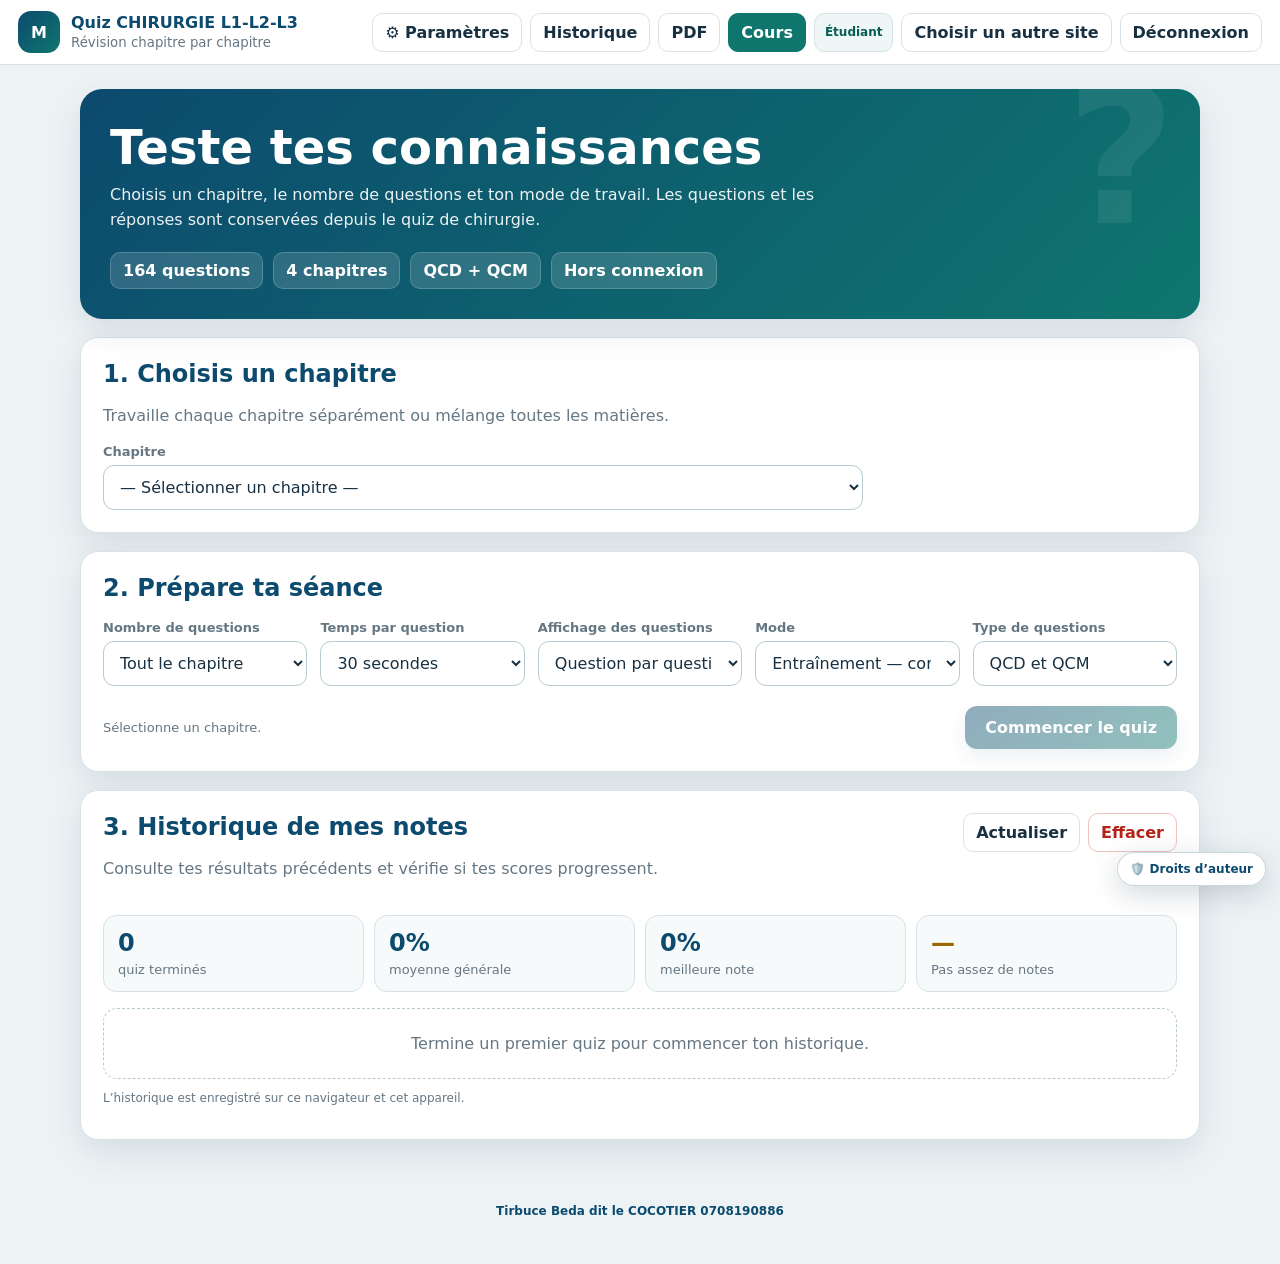
==== chirurgie-quiz.html @ 31c3886e "Add files via upload" ====
<!doctype html>
<html lang="fr" data-composition-site="chirurgie" data-composition-interface="sp">
<head>
<meta charset="utf-8">
<script>
// Relais de session pour les sites ouverts depuis un dossier local (file://).
(() => {
  'use strict';
  // Keep local-folder navigation usable when the browser denies Web Storage.
  for (const storageName of ['localStorage', 'sessionStorage']) {
    try {
      const storage = window[storageName];
      storage.setItem('__revision_probe__', '1');
      storage.removeItem('__revision_probe__');
    } catch (_) {
      const values = new Map();
      const storage = {
        getItem: key => values.has(String(key)) ? values.get(String(key)) : null,
        setItem: (key, value) => values.set(String(key), String(value)),
        removeItem: key => values.delete(String(key)),
        clear: () => values.clear(),
        key: index => Array.from(values.keys())[index] || null,
        get length() { return values.size; }
      };
      try { Object.defineProperty(window, storageName, { configurable: true, value: storage }); } catch (_) {}
    }
  }
  const KEY = 'revision-hub-session-v1';
  const PARAM = 'hubSession';
  const parse = value => { try { return JSON.parse(value || 'null'); } catch (_) { return null; } };
  function encode(session) {
    try {
      const json = JSON.stringify({ code: String(session?.code || ''), name: String(session?.name || 'Étudiant'), phone: String(session?.phone || ''), createdAt: Number(session?.createdAt) || Date.now() });
      return btoa(unescape(encodeURIComponent(json))).replace(/\+/g, '-').replace(/\//g, '_').replace(/=+$/g, '');
    } catch (_) { return ''; }
  }
  function decode(token) {
    try {
      const value = String(token || '').replace(/-/g, '+').replace(/_/g, '/');
      const json = decodeURIComponent(escape(atob(value + '='.repeat((4 - value.length % 4) % 4))));
      const session = JSON.parse(json);
      return session?.code ? session : null;
    } catch (_) { return null; }
  }
  const url = new URL(location.href);
  const incomingToken = url.searchParams.get(PARAM) || '';
  const incomingSession = decode(incomingToken);
  if (incomingSession) { try { localStorage.setItem(KEY, JSON.stringify(incomingSession)); } catch (_) {} }
  let stored = null;
  try { stored = parse(localStorage.getItem(KEY)); } catch (_) {}
  let session = incomingSession || stored;
  const token = incomingToken || encode(session);
  function getSession() {
    try { return parse(localStorage.getItem(KEY)) || session; } catch (_) { return session; }
  }
  function withSession(raw) {
    const target = new URL(raw, location.href);
    const current = getSession();
    if (current?.code) target.searchParams.set(PARAM, encode(current));
    return target.href;
  }
  window.RevisionSessionBridge = Object.freeze({ getSession, encode, token,
    clear: () => { session = null; },
    navigate: raw => { location.href = withSession(raw); }
  });
  document.addEventListener('click', event => {
    const link = event.target.closest?.('a[href]');
    if (!link) return;
    const raw = link.getAttribute('href') || '';
    if (!raw || raw.startsWith('#')) return;
    const target = new URL(raw, location.href);
    if (target.origin !== location.origin || !target.pathname.endsWith('.html')) return;
    link.href = withSession(raw);
  }, true);
  if (incomingToken && history.replaceState) {
    url.searchParams.delete(PARAM);
    try { history.replaceState(null, '', url.href); } catch (_) {}
  }
  function propagate() {
    if (!token) return;
    document.querySelectorAll('a[href]').forEach(link => {
      const raw = link.getAttribute('href') || '';
      if (!raw || raw.includes(PARAM + '=') || ['#', 'http:', 'https:', 'mailto:', 'tel:', 'javascript:'].some(prefix => raw.startsWith(prefix))) return;
      const file = raw.split('#')[0].split('?')[0].toLowerCase();
      if (!file.endsWith('.html')) return;
      try { const target = new URL(raw, location.href); target.searchParams.set(PARAM, token); link.href = target.href; } catch (_) {}
    });
  }
  if (document.readyState === 'loading') document.addEventListener('DOMContentLoaded', propagate, { once: true }); else propagate();
})();

</script>
<meta name="viewport" content="width=device-width,initial-scale=1,viewport-fit=cover">
<meta name="theme-color" content="#0c4a6e">
<title>Quiz CHIRURGIE L1-L2-L3</title>
<link rel="manifest" href="manifest.webmanifest">
  <link rel="icon" href="icone-l3-192.png" type="image/png">
  <link rel="apple-touch-icon" href="icone-l3-192.png">
<script>document.documentElement.classList.add("access-pending");</script>
<style>
:root{--ink:#173042;--muted:#647783;--paper:#fff;--bg:#edf3f5;--blue:#0c4a6e;--teal:#0f766e;--line:#d6e2e7;--green:#147d4e;--red:#b42318;--amber:#9a6700;--shadow:0 12px 32px rgba(22,48,66,.11)}
*{box-sizing:border-box}html{scroll-behavior:smooth}body{margin:0;font-family:Inter,system-ui,-apple-system,"Segoe UI",Roboto,Arial,sans-serif;background:var(--bg);color:var(--ink)}button,select,input{font:inherit}button{cursor:pointer}.hidden{display:none!important}
.topbar{position:sticky;top:0;z-index:20;display:flex;align-items:center;justify-content:space-between;gap:14px;padding:11px 18px;background:rgba(255,255,255,.96);border-bottom:1px solid var(--line);backdrop-filter:blur(10px)}
.brand{display:flex;align-items:center;gap:11px}.logo{display:grid;place-items:center;width:42px;height:42px;border-radius:13px;background:linear-gradient(135deg,var(--blue),var(--teal));color:#fff;font-weight:900}.brand strong{display:block;color:var(--blue)}.brand small{color:var(--muted)}
.nav-actions{display:flex;gap:8px}.nav-link,.ghost{display:inline-flex;align-items:center;justify-content:center;text-decoration:none;border:1px solid var(--line);background:#fff;color:var(--ink);border-radius:10px;padding:9px 12px;font-weight:700}.nav-link.primary{background:var(--teal);color:#fff;border-color:var(--teal)}
.wrap{width:min(1120px,calc(100% - 28px));margin:24px auto 50px}.hero{position:relative;overflow:hidden;background:linear-gradient(135deg,#0c4a6e,#0f766e);color:#fff;padding:30px;border-radius:22px;box-shadow:var(--shadow)}.hero:after{content:"?";position:absolute;right:24px;top:-42px;font-size:190px;font-weight:900;opacity:.07}.hero h1{margin:0 0 8px;font-size:clamp(28px,5vw,48px)}.hero p{margin:0;max-width:760px;line-height:1.55;opacity:.92}.stats{display:flex;flex-wrap:wrap;gap:10px;margin-top:19px}.stat{padding:8px 12px;background:rgba(255,255,255,.14);border:1px solid rgba(255,255,255,.18);border-radius:10px;font-weight:700}
.panel{background:var(--paper);border:1px solid var(--line);border-radius:18px;padding:22px;margin-top:18px;box-shadow:var(--shadow)}.panel h2{margin:0 0 6px;color:var(--blue)}.muted{color:var(--muted);line-height:1.5}
.chapter-grid{display:grid;grid-template-columns:repeat(3,minmax(0,1fr));gap:11px;margin-top:16px}.chapter-card{position:relative;text-align:left;border:1px solid var(--line);background:#fbfdfe;border-radius:14px;padding:15px;min-height:112px;color:var(--ink);transition:.16s}.chapter-card:hover{transform:translateY(-2px);border-color:#8ab9b3}.chapter-card.active{border:2px solid var(--teal);background:#edf9f7;padding:14px}.chapter-card strong{display:block;line-height:1.35;padding-right:28px}.chapter-card small{display:block;margin-top:10px;color:var(--muted)}.chapter-card .check{position:absolute;right:12px;top:12px;width:24px;height:24px;border-radius:50%;display:grid;place-items:center;background:#e4ecef;color:transparent}.chapter-card.active .check{background:var(--teal);color:#fff}.best{font-weight:800;color:var(--teal)!important}
.settings{display:grid;grid-template-columns:repeat(auto-fit,minmax(190px,1fr));gap:13px;margin-top:18px}.field label{display:block;font-size:13px;font-weight:800;color:var(--muted);margin:0 0 6px}.field select{width:100%;border:1px solid #b9cbd2;border-radius:11px;background:#fff;padding:11px 12px;color:var(--ink)}.chapter-select-wrap{max-width:760px;margin-top:16px}.quiz-heading{flex:1;min-width:0}.timer-box{display:flex;align-items:center;gap:8px;padding:8px 12px;border:1px solid var(--line);border-radius:12px;background:#fff;white-space:nowrap}.timer-box span{font-size:12px;font-weight:800;color:var(--muted);text-transform:uppercase;letter-spacing:.04em}.timer-value{font-variant-numeric:tabular-nums;font-size:20px;color:var(--teal)}.timer-value.warning{color:var(--amber)}.timer-value.danger{color:var(--red);animation:pulseTimer .7s infinite alternate}.ghost:disabled{opacity:.4;cursor:not-allowed}@keyframes pulseTimer{from{transform:scale(1)}to{transform:scale(1.08)}}.start-row{display:flex;align-items:center;justify-content:space-between;gap:12px;margin-top:20px}.primary-btn{border:0;background:linear-gradient(135deg,var(--blue),var(--teal));color:#fff;border-radius:12px;padding:12px 20px;font-weight:850;box-shadow:0 8px 20px rgba(12,74,110,.18)}.primary-btn:disabled{opacity:.45;cursor:not-allowed}.hint{font-size:13px;color:var(--muted)}
.quiz-shell{max-width:880px;margin:0 auto}.quiz-top{display:flex;align-items:center;justify-content:space-between;gap:12px;margin-bottom:12px}.quiz-top strong{color:var(--blue)}.progress-track{height:10px;border-radius:999px;background:#dfe8eb;overflow:hidden}.progress-bar{height:100%;width:0;background:linear-gradient(90deg,var(--blue),var(--teal));transition:.25s}.progress-meta{display:flex;justify-content:space-between;gap:10px;margin-top:8px;color:var(--muted);font-size:14px}
.question-card{background:#fff;border:1px solid var(--line);border-radius:20px;margin-top:16px;padding:25px;box-shadow:var(--shadow)}.question-tags{display:flex;flex-wrap:wrap;gap:7px;margin-bottom:15px}.tag{font-size:12px;font-weight:850;border-radius:999px;padding:5px 9px;background:#e9f3f6;color:var(--blue)}.tag.multi{background:#fff4d6;color:var(--amber)}.source{margin-left:auto;text-decoration:none;color:var(--teal);font-size:13px;font-weight:750}.context{margin:0 0 18px;border:1px solid #d8e6ea;border-radius:12px;background:#f7fafb}.context summary{cursor:pointer;padding:11px 13px;font-weight:800;color:var(--blue)}.context p{margin:0;padding:0 13px 13px;line-height:1.55;color:#435b68}.question{font-size:clamp(20px,3vw,27px);line-height:1.42;margin:0 0 18px}.instruction{font-size:13px;color:var(--muted);margin:-8px 0 15px}.options{display:grid;gap:10px}.option{display:grid;grid-template-columns:32px 1fr;gap:11px;align-items:start;border:1px solid #cbd9de;background:#fbfdfe;border-radius:13px;padding:13px;cursor:pointer;transition:.15s}.option:hover{border-color:#74aaa3;background:#f5fbfa}.option input{position:absolute;opacity:0;pointer-events:none}.letter{display:grid;place-items:center;width:30px;height:30px;border-radius:9px;background:#e8eff2;color:var(--blue);font-weight:900}.option.selected{border-color:var(--teal);background:#edf9f7}.option.selected .letter{background:var(--teal);color:#fff}.option.correct{border-color:#62aa7e;background:#edf9f1}.option.correct .letter{background:var(--green);color:#fff}.option.wrong{border-color:#e08c84;background:#fff1f0}.option.wrong .letter{background:var(--red);color:#fff}.option-text{line-height:1.48;padding-top:3px}.option.locked{cursor:default}
.feedback{margin-top:16px;padding:13px 15px;border-radius:12px;font-weight:750;line-height:1.45}.feedback.good{background:#e8f7ed;color:#0d6339;border:1px solid #add8bd}.feedback.bad{background:#fff0ef;color:#8f1d16;border:1px solid #efb0ab}.quiz-actions{display:flex;justify-content:space-between;align-items:center;gap:11px;margin-top:18px}.quiz-actions .right{display:flex;gap:9px}.danger{border-color:#efc2be;color:var(--red)}

.all-quiz-shell{max-width:980px;margin:0 auto}
.all-question-list{display:grid;gap:16px;margin-top:16px}
.all-question-card{scroll-margin-top:84px}
.all-question-number{display:inline-flex;align-items:center;justify-content:center;min-width:34px;height:34px;padding:0 9px;border-radius:10px;background:var(--blue);color:#fff;font-weight:900;margin-right:8px}
.all-question-title{display:flex;align-items:flex-start;gap:2px}
.all-question-title .question{flex:1}
.all-summary{display:flex;align-items:center;justify-content:space-between;gap:12px;position:sticky;bottom:10px;z-index:12;background:rgba(255,255,255,.97);backdrop-filter:blur(10px)}
.all-summary strong{color:var(--blue)}
.all-summary-actions{display:flex;gap:9px}
.all-correction-note{margin-top:10px;font-size:13px;color:var(--muted)}
.all-question-card.answered{border-color:#8ab9b3}
.all-question-card.unanswered{border-color:#e0a49e}
.history-panel{scroll-margin-top:82px}
.history-head{display:flex;align-items:flex-start;justify-content:space-between;gap:14px}
.history-head h2{margin-bottom:4px}
.history-summary{display:grid;grid-template-columns:repeat(4,minmax(0,1fr));gap:10px;margin-top:18px}
.history-stat{background:#f7fafb;border:1px solid var(--line);border-radius:13px;padding:14px}
.history-stat strong{display:block;font-size:24px;color:var(--blue);line-height:1.15}
.history-stat span{display:block;margin-top:5px;color:var(--muted);font-size:13px}
.history-stat.trend-up strong{color:var(--green)}
.history-stat.trend-down strong{color:var(--red)}
.history-stat.trend-flat strong{color:var(--amber)}
.history-chart-wrap{margin-top:20px}
.history-chart-wrap h3,.history-table-wrap h3{margin:0 0 10px;color:var(--blue)}
.history-chart{
  min-height:190px;display:flex;align-items:flex-end;gap:9px;padding:18px 12px 8px;
  border:1px solid var(--line);border-radius:14px;background:
  repeating-linear-gradient(to top,#fff 0,#fff 39px,#e9eff2 40px)
}
.history-bar-item{flex:1;min-width:24px;max-width:72px;text-align:center}
.history-bar{
  position:relative;min-height:8px;border-radius:9px 9px 3px 3px;
  background:linear-gradient(180deg,var(--teal),var(--blue));
  box-shadow:0 5px 14px rgba(12,74,110,.15)
}
.history-bar span{
  position:absolute;left:50%;top:-24px;transform:translateX(-50%);
  font-size:11px;font-weight:900;color:var(--blue)
}
.history-bar-item small{display:block;margin-top:7px;color:var(--muted);font-size:10px}
.history-table-wrap{margin-top:20px;overflow:auto}
.history-table{width:100%;border-collapse:collapse;min-width:720px}
.history-table th,.history-table td{padding:11px 10px;border-bottom:1px solid var(--line);text-align:left;font-size:13px}
.history-table th{color:var(--muted);font-size:12px;text-transform:uppercase;letter-spacing:.04em;background:#f7fafb}
.history-score{font-weight:900;color:var(--teal)}
.history-empty{margin-top:16px;padding:25px;text-align:center;border:1px dashed #b9cbd2;border-radius:14px;color:var(--muted)}
.history-device-note{margin-top:12px;font-size:12px;color:var(--muted)}
.history-actions{display:flex;gap:8px;flex-wrap:wrap}
@media(max-width:850px){.history-summary{grid-template-columns:1fr 1fr}}
@media(max-width:560px){
  .history-head{flex-direction:column}
  .history-actions{width:100%}.history-actions button{flex:1}
  .history-summary{grid-template-columns:1fr}
  .history-chart{gap:5px;padding-left:6px;padding-right:6px}
  .history-bar-item{min-width:18px}
}
.result-hero{text-align:center;padding:30px}.score-ring{width:142px;height:142px;margin:8px auto 18px;border-radius:50%;display:grid;place-items:center;background:conic-gradient(var(--teal) var(--score-angle),#dfe8eb 0);position:relative}.score-ring:before{content:"";position:absolute;inset:12px;border-radius:50%;background:#fff}.score-ring strong{position:relative;font-size:31px;color:var(--blue)}.result-hero h2{font-size:30px;margin:0 0 7px}.result-grid{display:grid;grid-template-columns:repeat(3,1fr);gap:10px;margin-top:18px}.result-stat{background:#f7fafb;border:1px solid var(--line);border-radius:12px;padding:13px}.result-stat strong{display:block;font-size:23px;color:var(--blue)}.review{margin-top:18px}.review details{background:#fff;border:1px solid var(--line);border-radius:12px;margin:8px 0}.review summary{cursor:pointer;padding:13px;font-weight:750}.review .answer{padding:0 13px 13px;color:var(--green);line-height:1.5}.toast{position:fixed;left:50%;bottom:24px;transform:translate(-50%,20px);opacity:0;pointer-events:none;background:#173042;color:#fff;padding:11px 16px;border-radius:10px;box-shadow:var(--shadow);transition:.2s;z-index:50}.toast.show{opacity:1;transform:translate(-50%,0)}
@media(max-width:850px){.chapter-grid{grid-template-columns:repeat(2,minmax(0,1fr))}.settings{grid-template-columns:1fr 1fr}.brand small{display:none}.quiz-top{flex-wrap:wrap}.quiz-heading{order:1;flex-basis:100%}.timer-box{order:2}.quiz-top #topPreviousBtn{order:2}.quiz-top #quitBtn{order:2}}
@media(max-width:560px){.all-summary{position:static;align-items:stretch;flex-direction:column}.all-summary-actions{display:grid;grid-template-columns:1fr}.all-summary-actions button{width:100%}.topbar{padding:9px 11px}.brand strong{font-size:14px}.logo{width:38px;height:38px}.nav-actions .ghost{display:none}.wrap{width:min(100% - 18px,1120px);margin-top:12px}.hero{padding:22px 18px}.panel{padding:17px}.chapter-grid{grid-template-columns:1fr}.settings{grid-template-columns:1fr}.start-row{align-items:stretch;flex-direction:column}.primary-btn{width:100%}.question-card{padding:18px 15px}.question{font-size:20px}.quiz-actions{align-items:stretch;flex-direction:column}.quiz-actions .right{display:grid;grid-template-columns:1fr 1fr}.quiz-actions button{width:100%}.result-grid{grid-template-columns:1fr}.source{margin-left:0;width:100%}.quiz-top{gap:8px}.quiz-top #topPreviousBtn,.quiz-top #quitBtn{flex:1}.timer-box{justify-content:center;flex:1}}

/* Styles de connexion fusionnés */
html.access-pending body > *:not(#accessGate){visibility:hidden}
body.access-locked{overflow:hidden}
.access-gate{
  position:fixed;inset:0;z-index:99999;display:grid;place-items:center;
  padding:20px;background:
  radial-gradient(circle at 15% 15%,rgba(255,255,255,.14),transparent 30%),
  linear-gradient(135deg,#0c4a6e,#0f766e);
  visibility:visible!important
}
.access-card{
  width:min(430px,100%);background:#fff;border-radius:22px;padding:28px;
  box-shadow:0 30px 90px rgba(0,0,0,.34);color:#173042
}
.access-logo{
  display:grid;place-items:center;width:62px;height:62px;margin:0 auto 16px;
  border-radius:18px;background:linear-gradient(135deg,#0c4a6e,#0f766e);
  color:#fff;font-size:22px;font-weight:900
}
.access-card h1{margin:0;text-align:center;color:#0c4a6e;font-size:28px}
.access-card p{margin:9px 0 20px;text-align:center;color:#647783;line-height:1.55}
.access-field label{display:block;margin-bottom:7px;font-size:13px;font-weight:850;color:#647783}
.access-field input{
  width:100%;padding:13px 14px;border:1px solid #b9cbd2;border-radius:12px;
  outline:none;text-transform:uppercase;letter-spacing:.08em;font-weight:850
}
.access-field input:focus{border-color:#0f766e;box-shadow:0 0 0 4px rgba(15,118,110,.12)}
.access-submit{
  width:100%;margin-top:13px;border:0;border-radius:12px;padding:13px 16px;
  background:linear-gradient(135deg,#0c4a6e,#0f766e);color:#fff;font-weight:900
}
.access-error{
  min-height:22px;margin:10px 0 0!important;color:#b42318!important;
  font-weight:750;text-align:left!important;font-size:13px
}
.access-help{margin-top:13px!important;font-size:12px!important}
.access-lock-button{
  display:inline-flex;align-items:center;justify-content:center;border:1px solid #d6e2e7;
  background:#fff;color:#173042;border-radius:10px;padding:9px 12px;font-weight:750
}
@media(max-width:560px){
  .access-card{padding:23px 18px;border-radius:18px}
  .access-card h1{font-size:24px}
  .access-lock-button{padding:8px 9px;font-size:13px}
}

.access-code-field{margin-top:13px}
.access-user-badge{
  display:inline-flex;align-items:center;max-width:210px;padding:8px 10px;
  border:1px solid #d6e2e7;border-radius:10px;background:#eef7f6;color:#075c55;
  font-size:12px;font-weight:850;white-space:nowrap;overflow:hidden;text-overflow:ellipsis
}
@media(max-width:760px){.access-user-badge{display:none}}
</style>
  <style>
/* Paramètres communs de composition — Santé publique et Pédiatrie */
.composition-settings-btn{display:inline-flex;align-items:center;justify-content:center;border:1px solid var(--line,#d6e2e7);background:#fff;color:var(--ink,#173042);border-radius:10px;padding:9px 12px;font-weight:800;cursor:pointer}
.composition-modal{position:fixed;inset:0;z-index:100000;display:grid;place-items:center;padding:18px;background:rgba(4,25,38,.68);backdrop-filter:blur(5px)}
.composition-modal.hidden{display:none!important}.composition-dialog{width:min(760px,100%);max-height:min(92vh,900px);overflow:auto;background:var(--paper,#fff);color:var(--ink,#173042);border:1px solid var(--line,#d6e2e7);border-radius:22px;box-shadow:0 30px 90px rgba(0,0,0,.35);padding:23px}
.composition-dialog-head{display:flex;align-items:flex-start;justify-content:space-between;gap:12px;margin-bottom:12px}.composition-dialog h2{margin:0;color:var(--blue,#0c4a6e)}.composition-close{border:1px solid var(--line,#d6e2e7);background:transparent;color:inherit;border-radius:10px;padding:7px 10px;font-weight:900;cursor:pointer}.composition-muted{color:var(--muted,#647783);line-height:1.5}.composition-section-title{margin:22px 0 8px;padding-top:14px;border-top:1px solid var(--line,#d6e2e7);color:var(--blue,#0c4a6e);font-size:16px}.composition-setting-item{display:flex;align-items:center;justify-content:space-between;gap:16px;padding:13px 0;border-bottom:1px solid color-mix(in srgb,var(--line,#d6e2e7) 65%,transparent)}.composition-setting-copy{display:grid;gap:4px}.composition-setting-copy span,.composition-help{font-size:13px;color:var(--muted,#647783);line-height:1.4}.composition-field{display:grid;gap:6px;padding:11px 0}.composition-field label{font-size:13px;font-weight:850;color:var(--muted,#647783)}.composition-field select{width:100%;border:1px solid #b9cbd2;border-radius:11px;background:var(--paper,#fff);color:inherit;padding:11px 12px}.composition-switch{position:relative;display:inline-flex;flex:0 0 auto;width:50px;height:28px}.composition-switch input{position:absolute;opacity:0}.composition-slider{position:absolute;inset:0;border-radius:999px;background:#c7d2d8;transition:.2s;cursor:pointer}.composition-slider:before{content:"";position:absolute;left:4px;top:4px;width:20px;height:20px;border-radius:50%;background:#fff;box-shadow:0 2px 7px rgba(0,0,0,.25);transition:.2s}.composition-switch input:checked+.composition-slider{background:var(--teal,#0f766e)}.composition-switch input:checked+.composition-slider:before{transform:translateX(22px)}.composition-actions{display:flex;justify-content:flex-end;gap:9px;margin-top:20px}.composition-primary,.composition-secondary{border-radius:11px;padding:11px 15px;font-weight:850;cursor:pointer}.composition-primary{border:0;background:linear-gradient(135deg,var(--blue,#0c4a6e),var(--teal,#0f766e));color:#fff}.composition-secondary{border:1px solid var(--line,#d6e2e7);background:transparent;color:inherit}.composition-save-status{min-height:20px;color:var(--green,#147d4e);font-weight:750;font-size:13px}
.composition-camera-dialog{text-align:center;width:min(620px,100%)}.composition-camera-warning{padding:11px 13px;border-radius:11px;background:#fff3cd;color:#795600;border:1px solid #efd27b;font-weight:800}.composition-camera-actions{display:flex;justify-content:center;gap:9px;flex-wrap:wrap;margin:15px 0}.composition-camera-video,.composition-photo-preview{display:block;width:min(100%,460px);max-height:360px;object-fit:cover;margin:12px auto;border-radius:15px;border:1px solid var(--line,#d6e2e7);background:#071a25}.composition-camera-message{min-height:22px;font-weight:750}.composition-camera-message.error{color:var(--red,#b42318)}.composition-camera-message.success{color:var(--green,#147d4e)}
body.composition-dark{--ink:#e8f1f5;--muted:#9db0ba;--paper:#102532;--bg:#071820;--line:#29424f;background:var(--bg)!important;color:var(--ink)!important}body.composition-dark .topbar,body.composition-dark .panel,body.composition-dark .question-card,body.composition-dark .all-summary,body.composition-dark .composition-dialog,body.composition-dark .field select,body.composition-dark .field input,body.composition-dark .composition-field select,body.composition-dark .navlink,body.composition-dark .ghost,body.composition-dark .nav-link,body.composition-dark .composition-settings-btn{background:#102532!important;color:#e8f1f5!important;border-color:#29424f!important}body.composition-dark .answer-btn,body.composition-dark .option,body.composition-dark .history-stat,body.composition-dark .review-item{background:#122a37!important;color:#e8f1f5!important;border-color:#36515f!important}body.composition-dark .score-ring:before{background:#102532!important}body.composition-dark .history-chart{background:#102532!important}body.composition-dark .timer-box{background:#102532!important;border-color:#29424f!important}
body.composition-font-small{font-size:14px}body.composition-font-normal{font-size:16px}body.composition-font-large{font-size:18px}body.composition-font-xlarge{font-size:20px}
@media(max-width:600px){.composition-dialog{padding:18px 15px;border-radius:17px}.composition-setting-item{align-items:flex-start}.composition-actions{display:grid;grid-template-columns:1fr}.composition-camera-actions{display:grid}.composition-camera-actions button{width:100%}}
/* Affichage « toutes les questions » de Pédiatrie */
.ped-all-shell{width:min(1000px,100%);margin:auto}.ped-all-head{display:flex;align-items:center;gap:12px;flex-wrap:wrap}.ped-all-head .grow{flex:1}.ped-all-list{display:grid;gap:15px}.ped-all-card{background:var(--paper,#fff);border:1px solid var(--line,#d7e3e8);border-radius:18px;padding:19px;box-shadow:var(--shadow,0 12px 32px rgba(23,45,60,.11))}.ped-all-card.answered{border-color:var(--teal,#0f766e)}.ped-all-card.unanswered{border-color:var(--red,#b42318)}.ped-all-number{display:inline-grid;place-items:center;min-width:34px;height:34px;border-radius:10px;background:var(--blue,#075985);color:#fff;font-weight:900}.ped-all-question-title{display:flex;align-items:flex-start;gap:10px;margin:12px 0}.ped-all-question-title .question-text{margin:0;flex:1}.ped-all-summary{position:sticky;bottom:10px;z-index:20;display:flex;align-items:center;justify-content:space-between;gap:12px;background:rgba(255,255,255,.96);backdrop-filter:blur(10px)}body.composition-dark .ped-all-summary{background:rgba(16,37,50,.96)!important}.ped-all-actions{display:flex;gap:9px}.ped-all-card .answers{margin-top:10px}@media(max-width:650px){.ped-all-summary{position:static;align-items:stretch;flex-direction:column}.ped-all-actions{display:grid}.ped-all-actions button{width:100%}}

</style>
  <style>
/* Mention légale commune de la plateforme */
.legal-floating-link{
  position:fixed;right:14px;bottom:14px;z-index:9998;
  display:inline-flex;align-items:center;gap:7px;padding:9px 12px;
  border:1px solid rgba(12,74,110,.22);border-radius:999px;
  background:rgba(255,255,255,.96);color:#0c4a6e;text-decoration:none;
  font:800 12px/1.2 system-ui,-apple-system,"Segoe UI",Roboto,Arial,sans-serif;
  box-shadow:0 8px 28px rgba(15,35,50,.18);backdrop-filter:blur(8px)
}
.legal-floating-link:hover,.legal-floating-link:focus-visible{background:#0c4a6e;color:#fff;outline:none}
.legal-login-note{margin:12px 0 0;padding:11px 12px;border-radius:12px;background:#f6f9fb;border:1px solid #d7e4e8;color:#526875;font-size:12px;line-height:1.5;text-align:center}
.legal-login-note a{color:#0c4a6e;font-weight:850}
.legal-modal-backdrop{position:fixed;inset:0;z-index:10000;display:grid;place-items:center;padding:18px;background:rgba(8,28,40,.72);backdrop-filter:blur(5px)}
.legal-modal{width:min(620px,100%);max-height:min(86vh,760px);overflow:auto;background:#fff;border-radius:22px;padding:24px;box-shadow:0 28px 90px rgba(0,0,0,.38);color:#173042;font-family:system-ui,-apple-system,"Segoe UI",Roboto,Arial,sans-serif}
.legal-modal h2{margin:0 0 10px;color:#0c4a6e;font-size:clamp(23px,4vw,32px)}
.legal-modal p{margin:9px 0;color:#526875;line-height:1.6}
.legal-modal strong{color:#173042}
.legal-modal-actions{display:flex;flex-wrap:wrap;gap:10px;margin-top:18px}
.legal-modal-actions a,.legal-modal-actions button{flex:1 1 190px;border-radius:12px;padding:12px 14px;text-align:center;font-weight:900;cursor:pointer;text-decoration:none}
.legal-modal-actions a{border:1px solid #c8d8df;background:#fff;color:#0c4a6e}
.legal-modal-actions button{border:0;background:linear-gradient(135deg,#0c4a6e,#0f766e);color:#fff}
.legal-page-body{margin:0;min-height:100vh;background:linear-gradient(145deg,#eaf3f6,#f8fbfc 55%,#e6f1ef);color:#173042;font-family:system-ui,-apple-system,"Segoe UI",Roboto,Arial,sans-serif}
.legal-page-wrap{width:min(920px,calc(100% - 28px));margin:28px auto;padding:clamp(20px,4vw,42px);background:#fff;border:1px solid #d7e4e8;border-radius:24px;box-shadow:0 22px 65px rgba(14,45,61,.16)}
.legal-page-wrap h1{margin:0 0 8px;color:#0c4a6e;font-size:clamp(28px,5vw,46px)}
.legal-page-wrap h2{margin:28px 0 8px;color:#0f766e;font-size:22px}
.legal-page-wrap p,.legal-page-wrap li{line-height:1.7;color:#405866}
.legal-page-wrap .legal-highlight{padding:15px 17px;border-left:5px solid #0f766e;border-radius:12px;background:#eef8f6;color:#244c4a;font-weight:700}
.legal-page-wrap .legal-warning{padding:15px 17px;border-left:5px solid #a45b08;border-radius:12px;background:#fff7e8;color:#6b440f}
.legal-page-actions{display:flex;flex-wrap:wrap;gap:10px;margin-top:28px}
.legal-page-actions a{display:inline-block;padding:12px 16px;border-radius:12px;text-decoration:none;font-weight:900}
.legal-page-actions .back{background:#0c4a6e;color:#fff}.legal-page-actions .pdf{background:#fff;border:1px solid #b9cbd2;color:#0f766e}
.legal-small{font-size:12px;color:#71828c!important;margin-top:28px!important}
@media(max-width:600px){.legal-floating-link{right:8px;bottom:8px;padding:8px 10px;font-size:11px}.legal-modal{padding:19px;border-radius:18px}.legal-page-wrap{margin:14px auto;border-radius:18px}}

#siteCredit{padding:12px 16px 44px;text-align:center;color:#0c4a6e;font:700 12px/1.5 system-ui,-apple-system,"Segoe UI",sans-serif;overflow-wrap:anywhere}
body:has(#chooserPanel:not(.hidden)) .page{min-height:calc(100svh - 56px);padding-top:12px;padding-bottom:8px}
body:has(#chooserPanel:not(.hidden)) #siteCredit{padding:4px 12px 30px;font-size:11px}
@media print{#siteCredit{padding:10px;color:#000}}

</style>
<style>.feedback{white-space:pre-line}</style><script>
// Liste commune des comptes autorisés pour les cinq espaces.
window.SHARED_SITE_ACCOUNTS=[{"id":1,"name":"ABA DIANE CLAVERIE","phone":"0747386779","code":"AD779","antenne":"ABENGOUROU"},{"id":2,"name":"ABAKA JEAN MARIE VIANNEY","phone":"0160802373","code":"AJ373","antenne":"ABENGOUROU","secondaryPhones":["0758228933"],"filiere":"IDE"},{"id":3,"name":"ABBE Michelle-Ella","phone":"0777751140","code":"AM140","antenne":"ABENGOUROU"},{"id":4,"name":"ABE N'DRIN DELIMA DORIANE","phone":"0759028107","code":"AN107","filiere":"IDE","nameAliases":["ABE N'DRIN DELIMA","ABE"],"antenne":"ABENGOUROU"},{"id":5,"name":"Abeu reine","phone":"0749126482","code":"AR482","antenne":"ABENGOUROU"},{"id":6,"name":"abi ange dominique","phone":"0502461581","code":"AA581","antenne":"ABENGOUROU"},{"id":7,"name":"ABI ANGEDOMINIQUE ANISSA","phone":"50246181","code":"AA181","antenne":"ABENGOUROU"},{"id":8,"name":"ABLE GUY MARTIAL YANNICK","phone":"0767472310","code":"AG310","antenne":"ABENGOUROU"},{"id":9,"name":"ABOA AWOBI JULIANA","phone":"0747762334","code":"AA334","antenne":"ABENGOUROU"},{"id":10,"name":"ABOU CHILE MARIE JOSÉE 0789874768","phone":"0789874768","code":"AC768","antenne":"ABENGOUROU"},{"id":11,"name":"ABY AGOA ARSÈNE DIEU DONNÉ","phone":"0789191243","code":"AA243","antenne":"ABENGOUROU"},{"id":12,"name":"ACHI CARINE","phone":"0546755936","code":"AC936","antenne":"ABENGOUROU"},{"id":13,"name":"ACHi JOEL CYRILLE GHISLAIN","phone":"0102051428","code":"AJ428","antenne":"ABENGOUROU"},{"id":14,"name":"ACHY KOUADIO RENAULD BENJAMIN","phone":"0798814258","code":"AK258","antenne":"ABENGOUROU","filiere":"SFM"},{"id":15,"name":"ADAGBA DETCHIO EMMANUELA","phone":"0152387103","code":"AD103","antenne":"ABENGOUROU"},{"id":16,"name":"ADEPO AXELLE Emmanuella","phone":"0565361173","code":"AA173","antenne":"ABENGOUROU"},{"id":17,"name":"ADIKO ATSE FRANCK ALEX","phone":"0556719328","code":"AA328","filiere":"IDE","antenne":"ABENGOUROU"},{"id":18,"name":"ADIKO MARIUS TRÉSOR","phone":"0143916110","code":"AM110","antenne":"ABENGOUROU"},{"id":19,"name":"ADINGRA KESSIA ELLA","phone":"0767829004","code":"AK004","antenne":"ABENGOUROU"},{"id":20,"name":"ADJEI KOFFI DAVID","phone":"0143344748","code":"AK748","antenne":"ABENGOUROU"},{"id":21,"name":"ADJEMIAN KOUASSI DJOBENE ISAC","phone":"0710838022","code":"AK022","antenne":"ABENGOUROU"},{"id":22,"name":"ADJEMIN KOUANIN GENEVIEVRE","phone":"0584074725","code":"AK725","antenne":"ABENGOUROU"},{"id":23,"name":"ADJOUMANI AKUA ADJEPOMAH SOPHIE","phone":"0778339466","code":"AA466","antenne":"ABENGOUROU"},{"id":24,"name":"ADOM ASSIEDOUA EUGÉNIE","phone":"0172785141","code":"AA141","antenne":"ABENGOUROU"},{"id":25,"name":"ADOMPO GILLES ARMAND","phone":"0767391560","code":"AG560","antenne":"ABENGOUROU"},{"id":26,"name":"ADON CHARLE ANNELLE","phone":"0720500587","code":"AC587","antenne":"ABENGOUROU"},{"id":27,"name":"ADON THÈCLE JOËLLE","phone":"0769791345","code":"AT345","antenne":"ABENGOUROU"},{"id":28,"name":"ADOU ABENAN JOSIANE","phone":"0759953697","code":"AA697","antenne":"ABENGOUROU"},{"id":29,"name":"ADOU ADJO ANGE PATRICIA","phone":"0748355113","code":"AA113","antenne":"ABENGOUROU"},{"id":30,"name":"ADOU AFFOUA FROUWA MONIQUE","phone":"0777927662","code":"AA662","antenne":"ABENGOUROU"},{"id":31,"name":"ADOU AKUA N’KETIA","phone":"0749114995","code":"AA995","antenne":"ABENGOUROU"},{"id":32,"name":"ADOU HOMAH MADELEINE SOPHIE","phone":"0709901717","code":"AH717","antenne":"ABENGOUROU"},{"id":33,"name":"ADOU MAURICETTE","phone":"0170923294","code":"AM294","antenne":"ABENGOUROU"},{"id":34,"name":"Adou Mauricette","phone":"0747654744","code":"AM744","antenne":"ABENGOUROU"},{"id":35,"name":"ADOU NAH CHARLOTTE","phone":"0789335578","code":"AN578","antenne":"ABENGOUROU"},{"id":36,"name":"ADOU RAÏSSA N'GUESSAN VÉRONIQUE","phone":"0749389791","code":"AR791","antenne":"ABENGOUROU"},{"id":37,"name":"ADOU SEKA VANCESLAS","phone":"0594079833","code":"AS833","codeAliases":["AS833A"],"secondaryPhones":["0594070833"],"antenne":"ABENGOUROU"},{"id":38,"name":"ADOU THECLE TATIANA","phone":"0749953819","code":"AT819","antenne":"ABENGOUROU"},{"id":39,"name":"ADZA MARIE ELVICA CHIEPO","phone":"0505074774","code":"AM774","antenne":"ABENGOUROU"},{"id":40,"name":"AGBATOU KPATTA STANISLAS","phone":"0586585838","code":"AK838","antenne":"ABENGOUROU","filiere":"IDE"},{"id":41,"name":"AGBEDJE N' TAHO CALISTE ROLANDE","phone":"0504185965","code":"AN965","antenne":"ABENGOUROU"},{"id":42,"name":"AGBOLI PITIOH ISABELLE-DANIELLE","phone":"0768533034","code":"AP034","antenne":"ABENGOUROU"},{"id":43,"name":"AGNISSAN HENRY STEPHANE","phone":"0769895982","code":"AH982","antenne":"ABENGOUROU"},{"id":44,"name":"AGNISSAN KOUASSI LÉONCE","phone":"0768540748","code":"AK748A","antenne":"ABENGOUROU"},{"id":45,"name":"AGUIE CACHY VICTORINE","phone":"0718426377","code":"AC377","filiere":"IDE","antenne":"ABENGOUROU"},{"id":46,"name":"AHIN BAH FAVIANA DE VALENCIA","phone":"0759456718","code":"AB718","codeAliases":["AB618"],"secondaryPhones":["0759457618"],"filiere":"IDE","antenne":"ABENGOUROU"},{"id":47,"name":"AHOSSO KOUADJA FABRICE","phone":"0161510620","code":"AK620","antenne":"ABENGOUROU"},{"id":48,"name":"AHOUA BROU JEAN","phone":"0759125404","code":"AB404","antenne":"ABENGOUROU"},{"id":49,"name":"AHUA NICOLAS DIEUDONNE","phone":"0102453126","code":"AN126","antenne":"ABENGOUROU"},{"id":50,"name":"AKAFFOU STÉPHANIE CHANNELLE","phone":"0545585057","code":"AS057","antenne":"ABENGOUROU"},{"id":51,"name":"AKANJI MARIETTE","phone":"0103921168","code":"AM168","antenne":"ABENGOUROU"},{"id":52,"name":"AKE BOTI AGNÈS","phone":"0769954012","code":"AB012","antenne":"ABENGOUROU"},{"id":53,"name":"AKE N'DA MARIE CLAUDIA","phone":"0575599932","code":"AN932","codeAliases":["AN932A"],"secondaryPhones":["0575959932"],"antenne":"ABENGOUROU"},{"id":54,"name":"Akesse ange Marilyne Judith","phone":"0708435999","code":"AA999","antenne":"ABENGOUROU"},{"id":55,"name":"AKESSE EHUI STANISLAS YANNICK","phone":"0747070623","code":"AE623","antenne":"ABENGOUROU"},{"id":56,"name":"Akissi SOPIE MARIE ESPÉRANCE","phone":"0595052603","code":"AS603","antenne":"ABENGOUROU"},{"id":57,"name":"AKOCHI AGBE SAMUEL","phone":"0747244945","code":"AA945","antenne":"ABENGOUROU"},{"id":58,"name":"AKOUN SOPIE ORPHEE CORINE","phone":"0716007935","code":"AS935","antenne":"ABENGOUROU","filiere":"IDE"},{"id":59,"name":"AKPA EMELINE","phone":"0787832814","code":"AE814","antenne":"ABENGOUROU"},{"id":60,"name":"Allé amon debora","phone":"0103022701","code":"AA701","antenne":"ABENGOUROU"},{"id":61,"name":"ALLE YANNICK-SAINT-CLAVER","phone":"0140814564","code":"AY564","antenne":"ABENGOUROU"},{"id":62,"name":"ALLOU AFFOUA BERNADETTE CYNTHIA","phone":"0748266388","code":"AA388","filiere":"SFM","antenne":"ABENGOUROU"},{"id":63,"name":"AMALAMAN ALLOU ADRIENNE","filiere":"IDE","phone":"0748479280","code":"AA280","antenne":"ABENGOUROU"},{"id":64,"name":"AMAN KOUADIO FABRICE","phone":"0555537924","code":"AK924","antenne":"ABENGOUROU"},{"id":65,"name":"AMIAN AMIAN BERNARD","phone":"0502208249","code":"AA249","codeAliases":["AB249","AB264"],"nameAliases":["AMIAN BERNARD"],"filiere":"IDE","secondaryPhones":["0777780264"],"antenne":"ABENGOUROU"},{"id":67,"name":"AMOA KANGA BERNADETTE","phone":"0748487037","code":"AK037","antenne":"ABENGOUROU"},{"id":68,"name":"AMOAKON ADJOUA FRÉDÉRIQUE LARISSA","phone":"0757476644","code":"AA644","antenne":"ABENGOUROU"},{"id":69,"name":"AMOIKON AKA BLANCHARD","phone":"0717794759","code":"AA759","antenne":"ABENGOUROU"},{"id":70,"name":"ANANI BLANDINE","phone":"0505805987","code":"AB987","antenne":"ABENGOUROU"},{"id":71,"name":"ANDETCHI KADJO ANDERSON","phone":"0748097948","code":"AK948","antenne":"ABENGOUROU"},{"id":72,"name":"ANE ASSAMA DIANE","phone":"0102447642","code":"AA642","antenne":"ABENGOUROU"},{"id":73,"name":"ANGBO KOUSSO CLAIRE TELOR","phone":"0767930481","code":"AK481","antenne":"ABENGOUROU"},{"id":74,"name":"ANGORA FRANCK KOFFI ANDERSON","phone":"0747955950","code":"AF950","antenne":"ABENGOUROU"},{"id":75,"name":"ANIN EPIE ROSEMONDE","phone":"0749833935","code":"AE935","antenne":"ABENGOUROU","filiere":"IDE"},{"id":76,"name":"ANIN SONAN STÉPHANIE CHRISTELLE","phone":"0709779977","code":"AS977","antenne":"ABENGOUROU"},{"id":77,"name":"ANOH MARLENE LYDIA","phone":"0707333984","code":"AM984","antenne":"ABENGOUROU"},{"id":78,"name":"Anon KOUASSY LIONEL","phone":"0152421533","code":"AK533","antenne":"ABENGOUROU"},{"id":79,"name":"AQUESSE N’GORAN FREDERIC","phone":"0708670388","code":"AN388","antenne":"ABENGOUROU"},{"id":80,"name":"ARRIA CHAYE AMANDINE","phone":"0748726219","code":"AC219","antenne":"ABENGOUROU"},{"id":81,"name":"ASSAMOA AKOUA TCHOUMASSIWA","phone":"0749285014","code":"AA014","antenne":"ABENGOUROU"},{"id":82,"name":"ASSAMOI CHADON SANDRINE","phone":"0789288452","code":"AC452","antenne":"ABENGOUROU"},{"id":83,"name":"ASSANDE MANOU MARTINE","phone":"0546737090","code":"AM090","antenne":"ABENGOUROU"},{"id":85,"name":"ASSANVO KOFFI JEAN BAPTISTE","phone":"0586636101","code":"AK101","antenne":"ABENGOUROU"},{"id":87,"name":"ASSEMIEN SOMALA YOLANDE","phone":"0706527240","code":"AS240","antenne":"ABENGOUROU"},{"id":88,"name":"ASSEUFI GUY CYRILLE","phone":"0170318444","code":"AG444","antenne":"ABENGOUROU"},{"id":89,"name":"Assi Api Béatrice","phone":"0706819423","code":"AA423","antenne":"ABENGOUROU"},{"id":90,"name":"ASSI CACHIA HERMINE LESLIE","phone":"0711138833","code":"AC833","antenne":"ABENGOUROU"},{"id":91,"name":"ASSI CHABEL PONCE KOUASSI","phone":"0779546650","code":"AC650","antenne":"ABENGOUROU"},{"id":92,"name":"ASSI Estelle Epiphanie","phone":"0789978003","code":"AE003","antenne":"ABENGOUROU"},{"id":93,"name":"ASSI ESTELLE EPIPHANIE","phone":"0749310181","code":"AE181","filiere":"SFM","antenne":"ABENGOUROU"},{"id":94,"name":"ASSI KOUSSO MARIE FRANCE","phone":"0779469745","code":"AK745","antenne":"ABENGOUROU"},{"id":95,"name":"ASSI SOPIE OLGA","phone":"0709717007","code":"AS007","antenne":"ABENGOUROU"},{"id":96,"name":"ASSIE EBA ÉPIPHANIE LAURE","phone":"0777523323","code":"AE323","antenne":"ABENGOUROU"},{"id":97,"name":"ASSIEKRO GANH MARINA STÉPHANIE","phone":"O759439389","code":"AG389","antenne":"ABENGOUROU"},{"id":98,"name":"ATHEBA AKABLALO MELISSA KEVINE","phone":"0787392823","code":"AA823","antenne":"ABENGOUROU"},{"id":99,"name":"ATSE AMBEU THIBAUT","phone":"0102222567","code":"AA567","antenne":"ABENGOUROU"},{"id":100,"name":"ATSE FERRAND","phone":"0757742041","code":"AF041","antenne":"ABENGOUROU"},{"id":102,"name":"ATSE JEAN FRANÇOIS RÉGIS","phone":"0768650676","code":"AJ676","antenne":"ABENGOUROU"},{"id":103,"name":"ATSE MICHAEL-DÉSIRÉ","phone":"0758446451","code":"AM451","antenne":"ABENGOUROU"},{"id":104,"name":"ATSE RODRIGUE DECAS","phone":"0705616904","code":"AR904","antenne":"ABENGOUROU"},{"id":105,"name":"ATSE SOPIE CELESTE","phone":"0747303725","code":"AS725","antenne":"ABENGOUROU"},{"id":106,"name":"ATTA DANIEL ROMARIC","phone":"0769988659","code":"AD659","filiere":"IDE","antenne":"ABENGOUROU"},{"id":107,"name":"ATTA KOFFI PRUDENCE","phone":"0748753973","code":"AK973","antenne":"ABENGOUROU"},{"id":108,"name":"ATTA N DA INNOCENT","phone":"0747586016","code":"AN016","codeAliases":["AN016A"],"secondaryPhones":["0747580016"],"antenne":"ABENGOUROU"},{"id":109,"name":"ATTE GRACE BÉNÉDICTE ESTHER","phone":"0544921230","code":"AG230","antenne":"ABENGOUROU"},{"id":110,"name":"AYE EDMONDE","phone":"0788247262","code":"AE262","antenne":"ABENGOUROU"},{"id":111,"name":"AYENON SOPIE LAURETTE ANGELA","phone":"0596844217","code":"AS217","antenne":"ABENGOUROU"},{"id":112,"name":"AYEWO N'TAKPE EVARISTE","phone":"0545222505","code":"AN505","antenne":"ABENGOUROU"},{"id":113,"name":"AZOUMANA WASS YAH MARAMA","phone":"0748042614","code":"AW614","filiere":"IDE","antenne":"ABENGOUROU"},{"id":114,"name":"BABE BOUAYE MARIE ANGE","phone":"0788704833","code":"BB833","codeAliases":["BM833"],"nameAliases":["BABE MARIE ANGE"],"antenne":"ABENGOUROU"},{"id":116,"name":"BABO SARA EVELYNE","phone":"0702970497","code":"BS497","codeAliases":["BS497A"],"secondaryPhones":["0702910497"],"antenne":"ABENGOUROU"},{"id":117,"name":"BADOU AKOUA MARIE MADELEINE","phone":"0502987251","code":"BA251","antenne":"ABENGOUROU"},{"id":118,"name":"BADOU YAO KOUNADOU","phone":"0748452311","code":"BY311","filiere":"SFM","antenne":"ABENGOUROU"},{"id":119,"name":"BAH OUEBE MONDESIRE","phone":"0566241142","code":"BO142","antenne":"ABENGOUROU"},{"id":120,"name":"BAHI DREBA PERSIDE","phone":"0709872782","code":"BD782","antenne":"ABENGOUROU"},{"id":121,"name":"BAKAYOKO FATOUMATA","phone":"0788126326","code":"BF326","antenne":"ABENGOUROU"},{"id":122,"name":"BAKUI ADJA ANNE-MARIE","phone":"0777070271","code":"BA271","antenne":"ABENGOUROU"},{"id":123,"name":"BALE GUY SERGE","phone":"0757576865","code":"BG865","antenne":"ABENGOUROU"},{"id":124,"name":"BALLO ABOULAYE","phone":"0789455575","code":"BA575","antenne":"ABENGOUROU"},{"id":125,"name":"BAMBA AMINAN","phone":"0769523280","code":"BA280","antenne":"ABENGOUROU"},{"id":126,"name":"BAMBA GRÂCE","phone":"0103432942","code":"BG942","antenne":"ABENGOUROU","filiere":"IDE"},{"id":127,"name":"BANGOULI youa Lauriane","phone":"0759878634","code":"BY634","antenne":"ABENGOUROU"},{"id":128,"name":"BARRY TENIN","phone":"0545752755","code":"BT755","antenne":"ABENGOUROU"},{"id":129,"name":"Batoua wahameu Edwige","phone":"0749742701","code":"BW701","antenne":"ABENGOUROU"},{"id":130,"name":"BAYORO TITI EVARIST","phone":"0507230852","code":"BT852","antenne":"ABENGOUROU"},{"id":131,"name":"BECHE AKICHI FLORA","phone":"0151985795","code":"BA795","antenne":"ABENGOUROU"},{"id":132,"name":"BECHET LISE LORRAINE AKICHI","phone":"0787042325","code":"BL325","antenne":"ABENGOUROU"},{"id":133,"name":"BEDA CHIEPO CHRISTELLE","phone":"0759636747","code":"BC747","antenne":"ABENGOUROU"},{"id":134,"name":"BEDA TIRBUCE PATERNE","phone":"0708190886","code":"BT886","codeAliases":["BB886"],"nameAliases":["BEDA BEDA"],"filiere":"IDE","antenne":"ABENGOUROU"},{"id":135,"name":"Bekoin Lydie","phone":"0707987805","code":"BL805","antenne":"ABENGOUROU"},{"id":136,"name":"BEKOU MARIA","phone":"0709394961","code":"BM961","antenne":"ABENGOUROU"},{"id":137,"name":"BEKOULINDJO KROU Lambert","phone":"0758052344","code":"BK344","antenne":"ABENGOUROU"},{"id":138,"name":"BELI N'GUESSAN ROLANDE","phone":"0708635442","code":"BN442","antenne":"ABENGOUROU"},{"id":139,"name":"BENE YAWA MARIE ANGE","phone":"0748469991","code":"BY991","antenne":"ABENGOUROU"},{"id":140,"name":"BERTE ISSA","phone":"0574535583","code":"BI583","filiere":"IDE","antenne":"ABENGOUROU"},{"id":141,"name":"BEUGRE LATH LUTIA","phone":"0707298175","code":"BL175","antenne":"ABENGOUROU"},{"id":142,"name":"BIDIMA BARKISSA","phone":"0140671098","code":"BB098","antenne":"ABENGOUROU"},{"id":143,"name":"BIENVENU YAPOGA JUNIOR","phone":"0779653490","code":"BY490","antenne":"ABENGOUROU"},{"id":144,"name":"Bile koffi sylvestre","phone":"0778831635","code":"BK635","antenne":"ABENGOUROU"},{"id":145,"name":"BINI AMINATA","phone":"0575146335","code":"BA335","filiere":"IDE","antenne":"ABENGOUROU"},{"id":146,"name":"BINI ANZATA OUATTARA","phone":"0505273673","code":"BA673","antenne":"ABENGOUROU"},{"id":147,"name":"BINI YEBOUA KOFFI GUILLAUME","phone":"0758222405","code":"BY405","filiere":"IDE","antenne":"ABENGOUROU"},{"id":148,"name":"BITIE ODETTE","phone":"0707205374","code":"BO374","antenne":"ABENGOUROU","filiere":"IDE"},{"id":149,"name":"Bitty clémence","phone":"0747424331","code":"BC331","antenne":"ABENGOUROU"},{"id":150,"name":"BLIN CHANTAL","phone":"0748636261","code":"BC261","antenne":"ABENGOUROU"},{"id":151,"name":"BOA ASSI YANNICK LAURENT","phone":"0575154726","code":"BA726","antenne":"ABENGOUROU"},{"id":152,"name":"BOA MALA CATHERINE","phone":"0747060601","code":"BM601","antenne":"ABENGOUROU"},{"id":153,"name":"BOKA APATA BRICE BENSON","phone":"0779566741","code":"BA741","antenne":"ABENGOUROU"},{"id":154,"name":"BOKA MONCHO CYNTHIA","phone":"0758866857","code":"BC857","antenne":"ABENGOUROU","nameAliases":["Boka Cynthia"],"filiere":"IDE"},{"id":155,"name":"Boni Boussou Estelle","phone":"0717204098","code":"BB098A","antenne":"ABENGOUROU"},{"id":156,"name":"BONSSON N'GADI ERIC","phone":"0545913026","code":"BN026","antenne":"ABENGOUROU"},{"id":158,"name":"BOSSO MAINGOUMIN JEAN ELYSE","phone":"0142464948","code":"BM948","antenne":"ABENGOUROU"},{"id":159,"name":"BOSSON OI BOSSON PROSPER","phone":"0749470868","code":"BO868","antenne":"ABENGOUROU"},{"id":160,"name":"BOTTI AYA DORIANE-ESTHER MILENE","phone":"0768193241","code":"BA241","antenne":"ABENGOUROU"},{"id":161,"name":"BOUA AMON JEAN-YVES","phone":"0757488336","code":"BA336","antenne":"ABENGOUROU"},{"id":162,"name":"BOUA BOKA AFFO OLGA PALOMA","phone":"0502188627","code":"BB627","antenne":"ABENGOUROU","filiere":"IDE"},{"id":163,"name":"BOUADOU KUMANSI HERVE","phone":"0704226080","code":"BK080","antenne":"ABENGOUROU"},{"id":164,"name":"BOUIKALO EPSE ZOHOULOUA LOU BOTTY OLGAS DE PAUL","phone":"0749835963","code":"BE963","antenne":"ABENGOUROU"},{"id":165,"name":"BOUO SALAMATA","phone":"0749880248","code":"BS248","codeAliases":["BS248A"],"secondaryPhones":["0749980248"],"antenne":"ABENGOUROU"},{"id":166,"name":"BREDOU BENDE ARMAND","phone":"0847964679","code":"BB679","antenne":"ABENGOUROU"},{"id":167,"name":"BREDOUM ATTAWA","phone":"0777442880","code":"BA880","antenne":"ABENGOUROU"},{"id":168,"name":"BROU AHOUO PULCHÉRIE","phone":"0544554414","code":"BA414","filiere":"IDE","antenne":"ABENGOUROU"},{"id":169,"name":"BROU DIAMBRA ÉRIC","phone":"0140136683","code":"BD683","filiere":"IDE","antenne":"ABENGOUROU"},{"id":170,"name":"BROU KOUAME AHOU GENEVIÈVE","phone":"0584911157","code":"BK157","antenne":"ABENGOUROU"},{"id":171,"name":"BROU N’DOLI","phone":"0788246461","code":"BN461","antenne":"ABENGOUROU"},{"id":172,"name":"BROU OI BROU JEAN","phone":"0757566168","code":"BO168","antenne":"ABENGOUROU"},{"id":173,"name":"BROU SOPIE ARNOLD GWLADYS","phone":"0706836114","code":"BS114","antenne":"ABENGOUROU"},{"id":174,"name":"CAMARA AFFISSATA","phone":"0717612034","code":"CA034","antenne":"ABENGOUROU"},{"id":175,"name":"Coulibaly Abdoulaye","phone":"0504206281","code":"CA281","antenne":"ABENGOUROU"},{"id":176,"name":"COULIBALY MADJOUMA","phone":"0708900910","code":"CM910","antenne":"ABENGOUROU"},{"id":177,"name":"COULIBALY ZIE","phone":"0759478258","code":"CZ258","antenne":"ABENGOUROU","filiere":"IDE"},{"id":178,"name":"DAFFOU DORIS AMÉDÉE D'ASSISE","phone":"0777084858","code":"DD858","antenne":"ABENGOUROU"},{"id":179,"name":"DAH TOTO JACQUES","phone":"0101041341","code":"DT341","antenne":"ABENGOUROU"},{"id":180,"name":"DAKON AKUA SONIA","phone":"0503430673","code":"DA673","filiere":"IDE","antenne":"ABENGOUROU"},{"id":181,"name":"DAMOUE AÏCHATOU","phone":"0757927929","code":"DA929","filiere":"SFM","antenne":"ABENGOUROU"},{"id":182,"name":"DAOU MARIAM FLAVIE VIERRA","phone":"0574771636","code":"DM636","antenne":"ABENGOUROU"},{"id":183,"name":"DASSE ZIKIDA AUDE HERMINE","phone":"0777104461","code":"DZ461","antenne":"ABENGOUROU"},{"id":184,"name":"DATTE ABENAN ATTAWA GENEVIÈVE","phone":"0595395830","code":"DA830","antenne":"ABENGOUROU"},{"id":185,"name":"DÉDÉ AIMLA AUDE MARIE MICHELLE","phone":"0757223830","code":"DA830A","antenne":"ABENGOUROU"},{"id":186,"name":"SEKA KOUSSO GISLAINE MANUELA","phone":"0758317555","code":"SK555","filiere":"IDE","antenne":"ABENGOUROU"},{"id":187,"name":"DERE FLORE ADELINE","phone":"0707291198","code":"DF198","filiere":"IDE","antenne":"ABENGOUROU"},{"id":188,"name":"DIAKITÉ AMINATA BEH","phone":"0748491895","code":"DA895","antenne":"ABENGOUROU"},{"id":189,"name":"DIALLO ASSETOU","phone":"0705051737","code":"DA737","antenne":"ABENGOUROU"},{"id":190,"name":"DIALLO Mariam","phone":"0747902203","code":"DM203","filiere":"IDE","antenne":"ABENGOUROU"},{"id":191,"name":"DIAMBRA BORIS","phone":"0142351698","code":"DB698","filiere":"IDE","antenne":"ABENGOUROU"},{"id":192,"name":"DIAN DIAN ARISTIDE","phone":"0788525436","code":"DD436","antenne":"ABENGOUROU"},{"id":193,"name":"DIARRA ADOU PACÔME","phone":"0709410394","code":"DA394","antenne":"ABENGOUROU"},{"id":194,"name":"DIARRA BRAKISSA","phone":"0709031372","code":"DB372","antenne":"ABENGOUROU"},{"id":195,"name":"DIARRA MANDJARA","phone":"0586055315","code":"DM315","antenne":"ABENGOUROU"},{"id":196,"name":"DIASSIN RUSSEL FRANKLIN","phone":"0545839169","code":"DR169","antenne":"ABENGOUROU"},{"id":197,"name":"DIBI AKISSI YVANNA PENIELLE","phone":"0171985667","code":"DA667","antenne":"ABENGOUROU"},{"id":198,"name":"Dieth Victoria Marie-Dominique Christelle","phone":"0747155867","code":"DV867","antenne":"ABENGOUROU"},{"id":199,"name":"DIOMANDÉ MANSOHODE CHRISTELLE","phone":"0799673241","code":"DM241","antenne":"ABENGOUROU"},{"id":200,"name":"DIOMANDE SOPOUDE WILFRIED","phone":"0714970571","code":"DS571","antenne":"ABENGOUROU"},{"id":201,"name":"DIZO LYDIE PATRICIA","phone":"0748473125","code":"DL125","antenne":"ABENGOUROU"},{"id":202,"name":"DJADOU DAMETE BÉATRICE","phone":"0707704580","code":"DD580","filiere":"IDE","antenne":"ABENGOUROU"},{"id":203,"name":"DJAHA N' GUESSAN VIRGINIE","phone":"0758860556","code":"DN556","filiere":"IDE","nameAliases":["DJAHA N' GUESSAN"],"antenne":"ABENGOUROU"},{"id":204,"name":"DJANÉ AKOUA CHARLEINNE","phone":"0716481538","code":"DA538","antenne":"ABENGOUROU"},{"id":205,"name":"DJEDJI AGOA CHARLENE","phone":"0777947661","code":"DA661","antenne":"ABENGOUROU"},{"id":206,"name":"DJOMAN BONINBIE BENITA","phone":"0777775503","code":"DB503","antenne":"ABENGOUROU"},{"id":207,"name":"DJRO AKE AGATHE BERTINE","phone":"0708126197","code":"DA197","antenne":"ABENGOUROU"},{"id":208,"name":"DOFFOU KAMAN CLÉMENT","phone":"0767834003","code":"DK003","antenne":"ABENGOUROU"},{"id":209,"name":"DOLLO ANGODO JORESSE","phone":"0708436545","code":"DA545","antenne":"ABENGOUROU"},{"id":210,"name":"DONGNI ADJA JOSEE REBECCA","phone":"0777132771","code":"DA771","antenne":"ABENGOUROU"},{"id":211,"name":"DONGO KOSSIA","phone":"0500751575","code":"DK575","antenne":"ABENGOUROU"},{"id":212,"name":"DRO LOU MIREILLE","phone":"0103664224","code":"DL224","filiere":"SFM","antenne":"ABENGOUROU"},{"id":213,"name":"Ducasse","phone":"0585304009","code":"DU009","antenne":"ABENGOUROU"},{"id":214,"name":"EBA ANGE","phone":"0777196166","code":"EA166","antenne":"ABENGOUROU"},{"id":215,"name":"EBI N'DA N'GOUAN ÉRIC","phone":"0747263020","code":"EN020","antenne":"ABENGOUROU"},{"id":216,"name":"Ebrotie anoh ermane desire","phone":"0767888786","code":"EA786","antenne":"ABENGOUROU"},{"id":217,"name":"EDJA KANGAH BERNADETTE","phone":"0506862962","code":"EK962","antenne":"ABENGOUROU"},{"id":218,"name":"EDJA KANGAH BERNADETTE","phone":"0748748966","code":"EK966","antenne":"ABENGOUROU"},{"id":219,"name":"EHOUMAN ADJO IRENE","phone":"0141007123","code":"EA123","filiere":"IDE","antenne":"ABENGOUROU"},{"id":220,"name":"EHOUMAN GUILLAUME KUMOU","phone":"0757226446","code":"EG446","antenne":"ABENGOUROU"},{"id":221,"name":"EKISSI EKISSI SERGES","phone":"0564523193","code":"EE193","antenne":"ABENGOUROU"},{"id":222,"name":"EKISSI SOPI RUTH","phone":"0152856452","code":"ES452","codeAliases":["ES452A"],"secondaryPhones":["0152885452"],"antenne":"ABENGOUROU"},{"id":223,"name":"EKORAN AFFOUÉ MARIE-JEANNE","phone":"0758488227","code":"EA227","antenne":"ABENGOUROU"},{"id":224,"name":"EKOU AYA MARIE -EDITH","phone":"0758512161","code":"EA161","antenne":"ABENGOUROU"},{"id":225,"name":"EKOU EHOUSSOU -BLA FLORA KERENE","phone":"0777570562","code":"EE562","filiere":"SFM","nameAliases":["EKOU EHOUSSOU -BLA FLORA"],"antenne":"ABENGOUROU"},{"id":226,"name":"EKOUMANO KOUADIO DANIEL","phone":"0799138062","code":"EK062","filiere":"IDE","antenne":"ABENGOUROU"},{"id":227,"name":"EKOUMANO KOUAKOU HONORE","phone":"0101798146","code":"EK146","antenne":"ABENGOUROU"},{"id":228,"name":"Ekoun Amenan ALice","phone":"0505219804","code":"EA804","antenne":"ABENGOUROU"},{"id":229,"name":"EKRA VADJO JORDIE CORYNNE","phone":"0747934814","code":"EV814","antenne":"ABENGOUROU"},{"id":230,"name":"ELLOU Fleur","phone":"0747071358","code":"EF358","antenne":"ABENGOUROU"},{"id":231,"name":"ESSAN OI ESSAN ARMAND ANTOINE","phone":"0709784475","code":"EO475","antenne":"ABENGOUROU"},{"id":232,"name":"ESSI EVAH ESTHER","phone":"0709065611","code":"EE611","antenne":"ABENGOUROU"},{"id":233,"name":"ESSO AKOUA NADÈGE","phone":"0103000201","code":"EA201","antenne":"ABENGOUROU"},{"id":234,"name":"ETTIEN ADOUBLA DIANE BERTILLE","phone":"0789471388","code":"EA388","antenne":"ABENGOUROU"},{"id":235,"name":"FAMISSA AKISSI KOROTOUME","phone":"0777776054","code":"FA054","antenne":"ABENGOUROU"},{"id":236,"name":"FODJO ABENAN FIENI TATIANA","phone":"0708282576","code":"FA576","antenne":"ABENGOUROU"},{"id":237,"name":"FOFANA MARIAM","phone":"0789905242","code":"FM242","antenne":"ABENGOUROU"},{"id":238,"name":"FOKOUO LAURENT","phone":"0788751322","code":"FO322","antenne":"ABENGOUROU","nameAliases":["FOKOUO"],"filiere":"IDE"},{"id":239,"name":"GABA KOUGNON PRINCE OLIVIER","phone":"0749940751","code":"GK751","antenne":"ABENGOUROU"},{"id":240,"name":"GALET GRÂCE SYNTICHE","phone":"0141305628","code":"GG628","antenne":"ABENGOUROU"},{"id":241,"name":"GBANE MAGAMY NOURAH","phone":"0748806441","code":"GM441","antenne":"ABENGOUROU"},{"id":242,"name":"GBEHI GNOANROU OLIVIA VINCIANE","phone":"O767638506","code":"GG506","antenne":"ABENGOUROU"},{"id":243,"name":"GNALI KOSSA MÉLAINE GAËLLE","phone":"0757227139","code":"GK139","antenne":"ABENGOUROU"},{"id":244,"name":"GNALY Lynda Stéphanie Nadège","phone":"0747964959","code":"GL959","antenne":"ABENGOUROU"},{"id":245,"name":"GNANGUI ANDREA EVELYNE REGINA","phone":"0140319502","code":"GA502","antenne":"ABENGOUROU"},{"id":246,"name":"Gnimassoun abenan grace ines","phone":"0778129314","code":"GA314","antenne":"ABENGOUROU"},{"id":247,"name":"GOGOUA MONICA HERMANCE","phone":"0708049409","code":"GM409","antenne":"ABENGOUROU"},{"id":248,"name":"GOHI BI GUESSAN AUGUST -MONDESIR","phone":"0788263371","code":"GB371","antenne":"ABENGOUROU"},{"id":249,"name":"GOHOU MARIE-PAULE INES","phone":"0787778409","code":"GM409A","antenne":"ABENGOUROU"},{"id":250,"name":"GOUA SOBIE BENEDICTE","phone":"0556718683","code":"GS683","antenne":"ABENGOUROU"},{"id":251,"name":"GOUEU SADIA YANNICK","phone":"0709529695","code":"GS695","antenne":"ABENGOUROU"},{"id":252,"name":"GOULY ANGE CHRISTELLE","phone":"0757290586","code":"GA586","antenne":"ABENGOUROU","filiere":"IDE"},{"id":253,"name":"GOUMO GNISSAN MASSA CLARISSE","phone":"0719363133","code":"GC133","nameAliases":["GOUMO GNISSAN MASSA CLARISSE","GOUMO CLARISSE"],"filiere":"IDE","antenne":"ABENGOUROU"},{"id":254,"name":"GUEPIE ADJESKA SOPIE CARINE","phone":"0703995580","code":"GA580","antenne":"ABENGOUROU"},{"id":255,"name":"GUEPIE EUDES LANDRY","phone":"0717138745","code":"GE745","antenne":"ABENGOUROU"},{"id":256,"name":"GUESSAN HENRI MICHEL GAURE D","phone":"0757809645","code":"GH645","antenne":"ABENGOUROU"},{"id":257,"name":"GUIGUI GBALENON EUNICE MEHETHABEEL 076899","phone":"0768991702","code":"GG702","antenne":"ABENGOUROU"},{"id":258,"name":"HIEN SANSAN","phone":"0545982205","code":"HS205","filiere":"IDE","antenne":"ABENGOUROU"},{"id":259,"name":"HOURA MOYAKAN ANNE DORCAS","phone":"0748593531","code":"HM531","antenne":"ABENGOUROU"},{"id":260,"name":"HOUSSOU ADOU KOUADIO JONAS","phone":"0747845808","code":"HA808","antenne":"ABENGOUROU","filiere":"IDE"},{"id":261,"name":"IBADOMBORO KRA IBRAHIM","phone":"0788371576","code":"IK576","filiere":"IDE","antenne":"ABENGOUROU"},{"id":262,"name":"IGE OMA BOLADJI GRACE","phone":"0702091304","code":"IO304","antenne":"ABENGOUROU"},{"id":263,"name":"IKPO CONSTANCE DOMINIQUE","phone":"0748769697","code":"IC697","antenne":"ABENGOUROU"},{"id":264,"name":"IRIE LOU ZAN MAËVA CARMEN MANUELA","phone":"0709117880","code":"IL880","antenne":"ABENGOUROU"},{"id":265,"name":"IRIO YAO BADOU VINCENT","phone":"0100581575","code":"IY575","antenne":"ABENGOUROU"},{"id":266,"name":"Jean Dupont","phone":"0701234567","code":"JD567","antenne":"ABENGOUROU"},{"id":267,"name":"KABLAN BROU JONAS","phone":"0150709648","code":"KB648","antenne":"ABENGOUROU"},{"id":268,"name":"KABLAN OI KABLAN ALFRED","phone":"0767594458","code":"KO458","antenne":"ABENGOUROU"},{"id":269,"name":"KABRAN N'GOUAN HABRAHAM GABRIEL","phone":"0709961485","code":"KN485","secondaryPhones":["0709961495"],"filiere":"IDE","antenne":"ABENGOUROU"},{"id":270,"name":"KACOU AMOIN PRISCA EDWIGE","phone":"0708370531","code":"KA531","antenne":"ABENGOUROU"},{"id":271,"name":"KACOU ASSAH MARTINE","phone":"0787746253","code":"KA253","filiere":"SFM","antenne":"ABENGOUROU"},{"id":272,"name":"KACOU TANOH MARIE MADELEINE","phone":"0704120994","code":"KT994","antenne":"ABENGOUROU"},{"id":273,"name":"KADJO MAGNE MARIE THÉRÈSE","phone":"0789643741","code":"KM741","filiere":"SFM","antenne":"ABENGOUROU"},{"id":274,"name":"KADJO NATHALIE CHRISTIANE","phone":"0576192183","code":"KN183","filiere":"IDE","antenne":"ABENGOUROU"},{"id":275,"name":"Kakou boris","phone":"0747289798","code":"KB798","antenne":"ABENGOUROU"},{"id":277,"name":"KAMBOU DJEMI","phone":"0709613591","code":"KD591","antenne":"ABENGOUROU"},{"id":278,"name":"KAMBOU MINI FLORE","phone":"0504504979","code":"KM979","antenne":"ABENGOUROU"},{"id":279,"name":"KAMENAN HENRI JOEL","phone":"0171993593","code":"KH593","antenne":"ABENGOUROU"},{"id":280,"name":"KANGA EKOA HÉLÈNE DORIANE","phone":"0708511340","code":"KE340","antenne":"ABENGOUROU"},{"id":281,"name":"KANGA KOFFI THOMAS","phone":"0788462859","code":"KK859","antenne":"ABENGOUROU"},{"id":282,"name":"KASSI DADO DANIEL","phone":"0719917961","code":"KD961","antenne":"ABENGOUROU"},{"id":284,"name":"KASSI EHUI ALEXANDRE","phone":"0759486685","code":"KE685","antenne":"ABENGOUROU"},{"id":285,"name":"KEINGNA ABELIA","phone":"747828216","code":"KA216","antenne":"ABENGOUROU"},{"id":286,"name":"KEÏTA BAMOUSSA","phone":"0757071339","code":"KB339","filiere":"IDE","antenne":"ABENGOUROU"},{"id":287,"name":"KERE KOUASSI ADJOUMANI JEAN PIERRE","phone":"0576681100","code":"KK100","antenne":"ABENGOUROU"},{"id":288,"name":"KLO GNENATY STÉPHANIE LOVE","phone":"0787664384","code":"KG384","antenne":"ABENGOUROU"},{"id":289,"name":"KOBENAN ATTA KOUAKOU MICHAEL","phone":"0787796164","code":"KA164","antenne":"ABENGOUROU"},{"id":290,"name":"KOBENAN KOUASSI FIDELE","phone":"0546028741","code":"KK741","antenne":"ABENGOUROU"},{"id":292,"name":"KODJO BOMO PAULINE","phone":"0709550405","code":"KB405","antenne":"ABENGOUROU"},{"id":293,"name":"KOFFI ABRAN ANNE-MARIE","phone":"0709137725","code":"KA725","antenne":"ABENGOUROU"},{"id":294,"name":"KOFFI ADJA JEANNETTE","phone":"0777942306","code":"KA306","antenne":"ABENGOUROU"},{"id":295,"name":"KOFFI AGNON JULIETTE ÉLODIE","phone":"0584378628","code":"KA628","antenne":"ABENGOUROU"},{"id":296,"name":"Koffi ahou alexise","phone":"0718792452","code":"KA452","antenne":"ABENGOUROU"},{"id":297,"name":"KOFFI AHOU LÉA","phone":"0748757789","code":"KA789","antenne":"ABENGOUROU"},{"id":298,"name":"KOFFI AKISSI ANGE ESTELLE","phone":"0709325590","code":"KA590","antenne":"ABENGOUROU"},{"id":299,"name":"KOFFI AKISSI BARBARA BENIWA","phone":"0749316977","code":"KA977","antenne":"ABENGOUROU"},{"id":300,"name":"KOFFI AKISSI INES MELISSA","phone":"0779476868","code":"KA868","antenne":"ABENGOUROU"},{"id":301,"name":"KOFFI AKOUA EUGENIE","phone":"0142554691","code":"KA691","antenne":"ABENGOUROU"},{"id":302,"name":"KOFFI AKOUA MOROSSAN TATIANA","phone":"0554655868","code":"KA868A","antenne":"ABENGOUROU"},{"id":303,"name":"KOFFI GOZOWLI GRÂCE LISANGE DOLORES","phone":"0778270892","code":"KG892","antenne":"ABENGOUROU"},{"id":304,"name":"KOFFI HENRI JOEL ELYSE","phone":"0709399776","code":"KH776","filiere":"IDE","antenne":"ABENGOUROU"},{"id":305,"name":"KOFFI KONAN ARISTIDE","phone":"0748575219","code":"KK219","antenne":"ABENGOUROU"},{"id":306,"name":"KOFFI KOUAKOU","phone":"0575766562","code":"KK562","antenne":"ABENGOUROU"},{"id":307,"name":"KOFFI KOUAKOU jean marie","phone":"0749941265","code":"KK265","antenne":"ABENGOUROU"},{"id":308,"name":"KOFFI KOUAME ANICET","phone":"0507512012","code":"KK012","antenne":"ABENGOUROU"},{"id":309,"name":"KOFFI MARIE DANIELLE","phone":"0798659818","code":"KM818","filiere":"IDE","antenne":"ABENGOUROU"},{"id":310,"name":"KOFFI N' GUESSAN ANGELA SABINE","phone":"0565714716","code":"KN716","filiere":"IDE","antenne":"ABENGOUROU"},{"id":311,"name":"KOFFI N'GUESSAN JACQUELINE","phone":"0767350911","code":"KN911","filiere":"IDE","antenne":"ABENGOUROU"},{"id":312,"name":"KOFFI N'GUESSAN JACQUELINE","phone":"0544829426","code":"KN426","antenne":"ABENGOUROU"},{"id":313,"name":"KOFFI NGUESSAN KEVIN","phone":"0759469007","code":"KN007","antenne":"ABENGOUROU"},{"id":314,"name":"KOFFI YAH HELEINE","phone":"0769176398","code":"KY398","antenne":"ABENGOUROU"},{"id":315,"name":"KOFFI YAO FERDINAND","phone":"0757667912","code":"KY912","filiere":"IDE","antenne":"ABENGOUROU"},{"id":316,"name":"KOKO YAO FÉLIX","phone":"0709858207","code":"KY207","antenne":"ABENGOUROU"},{"id":317,"name":"KOKORA BOSSOMA VIRGINIE","phone":"0779288297","code":"KB297","antenne":"ABENGOUROU"},{"id":318,"name":"KOLIBIA ETCHE MIREILLE","phone":"0747551515","code":"KE515","antenne":"ABENGOUROU"},{"id":319,"name":"KOMAN DAVY","phone":"0173235908","code":"KD908","antenne":"ABENGOUROU"},{"id":320,"name":"KOMAN FRANCK ROLAND","phone":"0565018926","code":"KF926","antenne":"ABENGOUROU"},{"id":321,"name":"kONAN ADJO YAH CÉCILE","phone":"0788089045","code":"KA045","codeAliases":["KA045A"],"nameAliases":["KONAN ADJO YAH CECILE"],"secondaryPhones":["0780809045"],"antenne":"ABENGOUROU"},{"id":322,"name":"KONAN ADJOUA LEONIE","phone":"0708658433","code":"KA433","antenne":"ABENGOUROU"},{"id":323,"name":"KONAN AKISSI CARELE","phone":"0788608056","code":"KA056","antenne":"ABENGOUROU"},{"id":324,"name":"KONAN AMENAN CYNTHIA DANIELLE","phone":"23P-2098IABG","code":"KA098","filiere":"IDE","secondaryPhones":["0789788305"],"antenne":"ABENGOUROU"},{"id":325,"name":"KONAN AMENAN GENEVIÈVE","phone":"0713578839","code":"KA839","antenne":"ABENGOUROU"},{"id":326,"name":"KONAN AMENAN IRÈNE","phone":"0758398058","code":"KA058","antenne":"ABENGOUROU"},{"id":327,"name":"KONAN KOUAKOU OLIVIER","phone":"0576606971","code":"KK971","filiere":"IDE","antenne":"ABENGOUROU"},{"id":328,"name":"KONAN KOUMOÉ AMOIN PASCALINE","phone":"0758580034","code":"KK034","codeAliases":["KK034A"],"nameAliases":["KONAN KOUMOE AMOIN PASCALINE"],"secondaryPhones":["0758380034"],"antenne":"ABENGOUROU"},{"id":329,"name":"KONAN YAO VENANCE BONAVENTURE","phone":"0707750788","code":"KY788","filiere":"IDE","antenne":"ABENGOUROU"},{"id":330,"name":"KONATE MAMADOU","phone":"0504343747","code":"KM747","antenne":"ABENGOUROU"},{"id":331,"name":"KONATE YSSOUF","phone":"0586341865","code":"KY865","antenne":"ABENGOUROU"},{"id":332,"name":"KONE AWA","phone":"07499461551","code":"KA551","antenne":"ABENGOUROU"},{"id":333,"name":"KONE KAFFO VANESSA INES","phone":"0707459284","code":"KK284","antenne":"ABENGOUROU"},{"id":334,"name":"KONÉ PIFUINE ROSE","phone":"0708786164","code":"KP164","antenne":"ABENGOUROU"},{"id":335,"name":"KONE ZELE","phone":"0506077749","code":"KZ749","antenne":"ABENGOUROU"},{"id":336,"name":"KONGA AMANI ANGE HORLY-TATIANA","phone":"0564301659","code":"KA659","antenne":"ABENGOUROU"},{"id":337,"name":"KONIN AKASSI NICOLE","phone":"0171582287","code":"KA287","antenne":"ABENGOUROU"},{"id":338,"name":"KONIN AMOIN INES","phone":"0798454550","code":"KA550","filiere":"IDE","antenne":"ABENGOUROU"},{"id":339,"name":"Konin olivier","phone":"0102556426","code":"KO426","antenne":"ABENGOUROU"},{"id":340,"name":"KONKONZA KOUAME KRA NESTOR","phone":"0574545586","code":"KK586","filiere":"IDE","codeAliases":["KK586A"],"nameAliases":["KOUAME KRA NESTOR"],"antenne":"ABENGOUROU"},{"id":341,"name":"KOSSAN DOUEU","phone":"0715991710","code":"KD710","codeAliases":["BD710"],"nameAliases":["BOSSANT DOUEU"],"antenne":"ABENGOUROU"},{"id":342,"name":"KOSSONOU AKOUA YVONNE","phone":"0747351336","code":"KA336","antenne":"ABENGOUROU"},{"id":343,"name":"KOSSONOU KOBENAN THIERRY","phone":"0769569802","code":"KK802","antenne":"ABENGOUROU"},{"id":344,"name":"KOSSONOU KOUAKOU DOMINIQUE","phone":"0708253546","code":"KK546","antenne":"ABENGOUROU"},{"id":345,"name":"KOUA AHOU JOSEPHINE","phone":"0788912870","code":"KA870","antenne":"ABENGOUROU"},{"id":346,"name":"KOUA ELLOBLA PATRICIA","phone":"0142709736","code":"KE736","antenne":"ABENGOUROU"},{"id":347,"name":"Koua marie","phone":"0777994075","code":"KM075","antenne":"ABENGOUROU"},{"id":348,"name":"KOUA OI KOUA BRICE ARMAND","phone":"0141628272","code":"KO272","antenne":"ABENGOUROU"},{"id":349,"name":"KOUA OI KOUA FRANCK","phone":"0779285066","code":"KO066","filiere":"IDE","antenne":"ABENGOUROU"},{"id":352,"name":"KOUADIO ADJOUA RITA ESMONDE","phone":"0102694023","code":"KA023","filiere":"IDE","antenne":"ABENGOUROU"},{"id":353,"name":"KOUADIO AFFOUE BOKO MARIE CHARLENE","phone":"0576377954","code":"KA954","antenne":"ABENGOUROU"},{"id":354,"name":"KOUADIO AKISSI RACHELLE","phone":"0595246339","code":"KA339","antenne":"ABENGOUROU"},{"id":355,"name":"KOUADIO ANOBLA SANDRINE","phone":"0758633088","code":"KA088","antenne":"ABENGOUROU"},{"id":356,"name":"KOUADIO AYA FLORE","phone":"0778775200","code":"KA200","antenne":"ABENGOUROU"},{"id":357,"name":"KOUADIO BILE ADAMA","phone":"0153686667","code":"KB667","filiere":"IDE","antenne":"ABENGOUROU"},{"id":358,"name":"KOUADIO CARINE","phone":"0565136547","code":"KC547","antenne":"ABENGOUROU"},{"id":359,"name":"KOUADIO DANIEL","phone":"0709503731","code":"KD731","antenne":"ABENGOUROU"},{"id":360,"name":"KOUADIO FODJO ODILON","phone":"0749715693","code":"KF693","antenne":"ABENGOUROU"},{"id":361,"name":"KOUADIO YAH FRANÇOISE","phone":"0544160916","code":"KY916","filiere":"IDE","antenne":"ABENGOUROU"},{"id":362,"name":"KOUADIO YAO HIPPOLYTE","phone":"0767727862","code":"KY862","antenne":"ABENGOUROU"},{"id":363,"name":"KOUADIO YAO HUBERT","phone":"0709933481","code":"KY481","antenne":"ABENGOUROU"},{"id":364,"name":"KOUAKOU ADJA VANESSA CAROLE","phone":"0152401758","code":"KA758","antenne":"ABENGOUROU"},{"id":365,"name":"KOUAKOU AFFOUA ANGE DAVILAS","phone":"0152091950","code":"KA950","antenne":"ABENGOUROU","filiere":"IDE"},{"id":366,"name":"Kouakou Affoua Rose Geneviève","phone":"0576051424","code":"KA424","antenne":"ABENGOUROU","filiere":"SFM"},{"id":367,"name":"KOUAKOU AMAN BRIGITTE","phone":"0769539356","code":"KA356","antenne":"ABENGOUROU"},{"id":368,"name":"KOUAKOU ANDJOU RAPHAEL","phone":"0779985128","code":"KA128","filiere":"IDE","antenne":"ABENGOUROU"},{"id":369,"name":"KOUAKOU BREDOU RAPHAËL","phone":"0757799342","code":"KB342","antenne":"ABENGOUROU"},{"id":370,"name":"KOUAKOU BROU ANDRÉ","phone":"0706435314","code":"KB314","antenne":"ABENGOUROU"},{"id":371,"name":"KOUAKOU ETCHE MARIE JEANNE","phone":"0151448446","code":"KE446","filiere":"IDE","antenne":"ABENGOUROU"},{"id":372,"name":"KOUAKOU YAH MARIE FRÉDÉRIQUE","phone":"0758207046","code":"KY046","codeAliases":["KY045"],"nameAliases":["Kouakou yah Marie frédérique"],"secondaryPhones":["0758207045"],"antenne":"ABENGOUROU","filiere":"IDE"},{"id":373,"name":"KOUAMÉ ABLAN EDWIGE","phone":"0153255852","code":"KA852","antenne":"ABENGOUROU"},{"id":374,"name":"KOUAME AGNÈS DÉSIRÉE ROSINE","phone":"0101287855","code":"KA855","filiere":"SFM","nameAliases":["KOUAME AGNÈS"],"antenne":"ABENGOUROU"},{"id":375,"name":"KOUAME AHOU ALAMAN MINAN-DA","phone":"0769260785","code":"KA785","antenne":"ABENGOUROU"},{"id":376,"name":"KOUAME AKOUA AMA JOELLE","phone":"0576583153","code":"KA153","antenne":"ABENGOUROU"},{"id":377,"name":"KOUAME AKOUA CHANTAL","phone":"0757611599","code":"KA599","antenne":"ABENGOUROU","filiere":"SFM"},{"id":378,"name":"KOUAME APOBI ROSINE","phone":"0709416237","code":"KA237","antenne":"ABENGOUROU"},{"id":379,"name":"KOUAME APPLA ALEXANDRA RAVELLE","phone":"152522927","code":"KA927","antenne":"ABENGOUROU"},{"id":380,"name":"KOUAME CHRISTELLE","phone":"0502268146","code":"KC146","antenne":"ABENGOUROU"},{"id":381,"name":"KOUAME KOSSIA VICTOIRE","phone":"0546609501","code":"KK501","filiere":"SFM","antenne":"ABENGOUROU"},{"id":382,"name":"KOUAMÉ KOUADIO VINCENT","phone":"0103297951","code":"KK951","antenne":"ABENGOUROU"},{"id":384,"name":"KOUAME MWAEKAN HIRA LYSIANAS","phone":"0596271091","code":"KM091","antenne":"ABENGOUROU"},{"id":385,"name":"KOUAME N'GUETTA AFFOUA MIREILLE","phone":"0709582485","code":"KN485A","filiere":"SFM","antenne":"ABENGOUROU"},{"id":386,"name":"KOUAO BROU GISÈLE","phone":"0503262887","code":"KB887","antenne":"ABENGOUROU"},{"id":387,"name":"KOUASSI ADJA HORTENSE","phone":"0172813544","code":"KA544","antenne":"ABENGOUROU"},{"id":388,"name":"KOUASSI ADJA N'ZIAN ROSINA","phone":"0749992178","code":"KA178","antenne":"ABENGOUROU"},{"id":389,"name":"KOUASSI AFFOUE ANGE SABINE","phone":"074777195799","code":"KA799","antenne":"ABENGOUROU"},{"id":390,"name":"KOUASSI affoue Elodie","phone":"0757253142","code":"KA142","antenne":"ABENGOUROU"},{"id":391,"name":"KOUASSI AFFOUÉ SIMONE","phone":"0564650938","code":"KA938","antenne":"ABENGOUROU"},{"id":392,"name":"KOUASSI AHOU BLÉ BIENVENUE","phone":"0797382729","code":"KA729","antenne":"ABENGOUROU"},{"id":393,"name":"KOUASSI AKOUA MARIAM","phone":"0759059859","code":"KA859","antenne":"ABENGOUROU"},{"id":394,"name":"KOUASSI AMOIN MARIE CHRISTINE","phone":"0748944678","code":"KA678","antenne":"ABENGOUROU"},{"id":395,"name":"KOUASSI ASSI JEAN BRICE","phone":"0718876231","code":"KA231","antenne":"ABENGOUROU"},{"id":396,"name":"KOUASSI DESQUELLE PRIVATE","phone":"0151095551","code":"KD551","antenne":"ABENGOUROU"},{"id":397,"name":"KOUASSI ESSY LYNDA","phone":"0747780233","code":"KE233","antenne":"ABENGOUROU"},{"id":398,"name":"KOUASSI FRANCK FARNESE","phone":"0749929075","code":"KF075","antenne":"ABENGOUROU"},{"id":399,"name":"KOUASSI GERAUD DELIMA","phone":"0759181892","code":"KG892A","codeAliases":["KD892"],"nameAliases":["KOUASSI DELIMA"],"antenne":"ABENGOUROU"},{"id":400,"name":"KOUASSI HENRI JOEL","phone":"0749193900","code":"KH900","codeAliases":["KH900A"],"secondaryPhones":["0749199900"],"antenne":"ABENGOUROU"},{"id":401,"name":"KOUASSI IKPE MEDARD","phone":"0545880836","code":"KI836","filiere":"IDE","antenne":"ABENGOUROU"},{"id":402,"name":"KOUASSI KOFFI ASSAMOI ARSÈNE","phone":"0759944426","code":"KK426","antenne":"ABENGOUROU"},{"id":403,"name":"KOUASSI KOFFI ERIC","phone":"0709960268","code":"KK268","antenne":"ABENGOUROU"},{"id":404,"name":"KOUASSI KOUADIO LEONCE","phone":"0700169480","code":"KK480","antenne":"ABENGOUROU"},{"id":405,"name":"KOUASSI MARY CHOU","phone":"0778480196","code":"KM196","antenne":"ABENGOUROU"},{"id":406,"name":"KOUASSI MIEZAN PASCAL","phone":"0747961232","code":"KM232","antenne":"ABENGOUROU"},{"id":407,"name":"KOUASSI N'GUESSAN JEAN-BAPTISTE","phone":"0759092722","code":"KN722","antenne":"ABENGOUROU"},{"id":408,"name":"KOUASSI N'GUESSAN OLIVIA","phone":"0717933831","code":"KN831","antenne":"ABENGOUROU"},{"id":409,"name":"KOUASSI YAO STEPHANE","phone":"0788710024","code":"KY024","antenne":"ABENGOUROU"},{"id":410,"name":"KOUASSI YAWA GERMAINE","phone":"0564932462","code":"KY462","antenne":"ABENGOUROU"},{"id":411,"name":"KRA ADJA EMMA","phone":"0759560074","code":"KA074","antenne":"ABENGOUROU"},{"id":412,"name":"Kra koffi Aimé","phone":"0708593472","code":"KK472","filiere":"IDE","codeAliases":["KK472A"],"nameAliases":["KRA KOFFI AIME"],"secondaryPhones":["0708553472"],"antenne":"ABENGOUROU"},{"id":413,"name":"KRA YAO AMED","phone":"0748602523","code":"KY523","antenne":"ABENGOUROU"},{"id":414,"name":"KRA YAO MAIZAN LAURENT","phone":"0759181866","code":"KY866","codeAliases":["KY865A"],"secondaryPhones":["0759181865"],"antenne":"ABENGOUROU"},{"id":415,"name":"KYA Ezéchiel","phone":"0708889961","code":"KE961","antenne":"ABENGOUROU"},{"id":416,"name":"LAHOURY LYDIE MARCELLE","phone":"0709614657","code":"LL657","codeAliases":["LL657A"],"secondaryPhones":["0709611657"],"antenne":"ABENGOUROU"},{"id":417,"name":"LAMOUDOU JOËLLE STÉPHANIE","phone":"0142204478","code":"LJ478","filiere":"IDE","antenne":"ABENGOUROU"},{"id":418,"name":"LASME ESSOH NHOME MELAINE DIMITRI","phone":"0769714838","code":"LE838","antenne":"ABENGOUROU"},{"id":419,"name":"LEGRE MARINA","phone":"0757281465","code":"LM465","antenne":"ABENGOUROU"},{"id":420,"name":"LEMIAN ZRAMPIEU NATACHA","phone":"0757570386","code":"LZ386","antenne":"ABENGOUROU"},{"id":421,"name":"LOUKOU RICHARD","phone":"0707373123","code":"LR123","antenne":"ABENGOUROU"},{"id":422,"name":"MADEHI SERY STEPHANE LANDRY","phone":"0556855527","code":"MS527","codeAliases":["MS527A"],"secondaryPhones":["0556655527"],"antenne":"ABENGOUROU"},{"id":423,"name":"MAHO CHRISTINE VANESSA","filiere":"SFM","phone":"0564098050","code":"MC050","antenne":"ABENGOUROU"},{"id":424,"name":"Marie CHRISTENE","phone":"0747082620","code":"MC620","antenne":"ABENGOUROU"},{"id":425,"name":"MASSEU SAH RODOLPH","phone":"0564666413","code":"MS413","antenne":"ABENGOUROU"},{"id":426,"name":"M'BOLLO OKORE GERARD","phone":"0757623441","code":"MO441","codeAliases":["MC441"],"nameAliases":["M'BOILO CKORE GERARD"],"antenne":"ABENGOUROU"},{"id":427,"name":"MENZAN AFFOUA BADOU JACQUELINE","phone":"0703614820","code":"MA820","antenne":"ABENGOUROU"},{"id":428,"name":"MINI COMOÉ RODOLPHE","phone":"0758128673","code":"MC673","antenne":"ABENGOUROU"},{"id":429,"name":"N' GUESSAN AFFOUO Ivette","phone":"0748769788","code":"NG788","filiere":"SFM","codeAliases":["NA688"],"nameAliases":["N'GUESSAN AFFOUO Ivette","N' GUESSAN AFFOUO"],"secondaryPhones":["0748769688"],"antenne":"ABENGOUROU"},{"id":430,"name":"N’GUETTIA YAO MOÏSE","phone":"0714215322","code":"NY322","antenne":"ABENGOUROU"},{"id":431,"name":"NASREDINE EMILE","phone":"0708909497","code":"NE497","filiere":"IDE","antenne":"ABENGOUROU"},{"id":432,"name":"N'CHO ATSE LANDRY WENVESLAS","filiere":"IDE","phone":"0152265997","code":"NA997","antenne":"ABENGOUROU"},{"id":433,"name":"N'CHO CONSTANCE PRISCA GINETTE","phone":"0759964736","code":"NC736","codeAliases":["NC736A"],"secondaryPhones":["0759904736"],"antenne":"ABENGOUROU"},{"id":434,"name":"N'cho Ornela Stéphanie Vanessa","phone":"0777981793","code":"NO793","antenne":"ABENGOUROU"},{"id":436,"name":"N'DA DJEDOUA CHRISTELLE","phone":"0759433103","code":"ND103","filiere":"IDE","antenne":"ABENGOUROU"},{"id":437,"name":"N'DA OCRAME FLORA","phone":"0799136999","code":"NO999","antenne":"ABENGOUROU"},{"id":438,"name":"N'DAKOA MALA NADÈGE","phone":"0172809496","code":"NM496","antenne":"ABENGOUROU"},{"id":439,"name":"N'DEPO KOUSSO FLORA","filiere":"SFM","phone":"0789046826","code":"NK826","antenne":"ABENGOUROU"},{"id":440,"name":"N'DOGUIE MARJOLAINE","phone":"0769590927","code":"NM927","antenne":"ABENGOUROU"},{"id":441,"name":"N'DOYE APO STEPHANIE CANDICE","phone":"0778003071","code":"NA071","antenne":"ABENGOUROU"},{"id":442,"name":"N'DRI AYA PRUDENCE","filiere":"SFM","phone":"0748959840","code":"NA840","antenne":"ABENGOUROU"},{"id":443,"name":"N'DRI BOSSON ADÉLAÏDE","phone":"0758674847","code":"NB847","antenne":"ABENGOUROU"},{"id":444,"name":"N'DRI KOUAO ZACHARI","phone":"0501091600","code":"NK600","antenne":"ABENGOUROU","filiere":"IDE"},{"id":445,"name":"N'DRI THECLE","phone":"0757315411","code":"NT411","antenne":"ABENGOUROU"},{"id":446,"name":"NESSEMON VALENCIA HERMANN MINHANSOU","phone":"0747213142","code":"NV142","filiere":"IDE","antenne":"ABENGOUROU"},{"id":447,"name":"N'gatta kouadio Jean Marc","phone":"0749205343","code":"NK343","antenne":"ABENGOUROU"},{"id":448,"name":"N'GBODY MOYA Jeannette Stéphanie","phone":"0799669972","code":"NM972","antenne":"ABENGOUROU"},{"id":449,"name":"N'GORAN BEDE MARTIAL","phone":"0709845344","code":"NB344","antenne":"ABENGOUROU"},{"id":450,"name":"N'GORAN FRANCIS","phone":"0758287874","code":"NF874","antenne":"ABENGOUROU"},{"id":451,"name":"N'gou savi grâce","phone":"0556450612","code":"NS612","antenne":"ABENGOUROU"},{"id":452,"name":"N'GROMAN KOSSIA KOUMAN","phone":"0757891230","code":"NK230","antenne":"ABENGOUROU"},{"id":453,"name":"N'GUESSAN AFFOUET MELAINE","phone":"0708365905","code":"NA905","antenne":"ABENGOUROU"},{"id":456,"name":"N'GUESSAN AMENAN ALBERTINE","phone":"0709028581","code":"NA581","antenne":"ABENGOUROU","filiere":"IDE"},{"id":457,"name":"N'GUESSAN AMOIN LYDIE DANIELLE","phone":"0596762997","code":"NA997A","antenne":"ABENGOUROU"},{"id":458,"name":"N'GUESSAN ANIMA THÉRÈSE ÉPOUSE ANOH","phone":"0759540011","code":"NA011","filiere":"SFM","antenne":"ABENGOUROU"},{"id":459,"name":"N'GUESSAN PONGO DELIZIA","phone":"0758944255","code":"NP255","antenne":"ABENGOUROU"},{"id":461,"name":"N'GUESSAN YABA ROSE MARINA","phone":"0103432862","code":"NY862A","filiere":"SFM","antenne":"ABENGOUROU"},{"id":462,"name":"N'GUESSAN YAH LOHIS REBECA DE EHUI","phone":"0749963765","code":"NY765","antenne":"ABENGOUROU"},{"id":463,"name":"N'GUETTA ADIA MARIE CHRISTIANE","phone":"0789805372","code":"NA372","filiere":"IDE","antenne":"ABENGOUROU"},{"id":464,"name":"NIANGARAN ADJOBI AMOUAN RAÏSSA GEORGIA","phone":"0707510514","code":"NA514","antenne":"ABENGOUROU"},{"id":465,"name":"NIANGORAN CEDRIC RICHARD","phone":"0748751777","code":"NC777","antenne":"ABENGOUROU"},{"id":466,"name":"NIANGORAN CHIE NINA","phone":"0101442496","code":"NC496","antenne":"ABENGOUROU"},{"id":467,"name":"NIKIEMA AICHATOU RAHINATOU","phone":"0708648230","code":"NA230","filiere":"SFM","antenne":"ABENGOUROU"},{"id":469,"name":"NOBOU GRÂCE","phone":"0759153236","code":"NG236","filiere":"IDE","antenne":"ABENGOUROU"},{"id":470,"name":"N'TAKPE EMMANUELLA","phone":"0707761617","code":"NE617","antenne":"ABENGOUROU"},{"id":471,"name":"N'ZORE AMOUNOUA FRANCOISE","phone":"0544707843","code":"NA843","antenne":"ABENGOUROU"},{"id":472,"name":"OBO HOUSSOH FRANCESCA","phone":"0759170042","code":"OH042","antenne":"ABENGOUROU"},{"id":473,"name":"OBO MONOH ORNELLA","phone":"0787737681","code":"OM681","antenne":"ABENGOUROU"},{"id":474,"name":"OBROU JUNIOR","phone":"0544660024","code":"OJ024","filiere":"SFM","antenne":"ABENGOUROU"},{"id":476,"name":"OCHO OFFOSSÉ GISÈLE","phone":"0596397594","code":"OO594","antenne":"ABENGOUROU"},{"id":477,"name":"OCHO WILFRIED JUNIOR","phone":"702800017","code":"OW017","antenne":"ABENGOUROU"},{"id":478,"name":"ODI GHISLAINE ANASTASIE CARINE","phone":"0596541168","code":"OG168","antenne":"ABENGOUROU"},{"id":479,"name":"ODIACHO DOFFOU HYACINE MARIE","phone":"0709301348","code":"OD348","filiere":"IDE","antenne":"ABENGOUROU"},{"id":480,"name":"Olafa ELISABETH","phone":"0788872868","code":"OE868","codeAliases":["OE868A"],"nameAliases":["OLAFA ELISABETH"],"secondaryPhones":["078872868"],"antenne":"ABENGOUROU"},{"id":482,"name":"OPONDJI MARIE ALEXANDRA","phone":"0709761141","code":"OM141","antenne":"ABENGOUROU"},{"id":483,"name":"ORE OUDY MIREILLE","phone":"0707691046","code":"OO046","antenne":"ABENGOUROU"},{"id":484,"name":"OTTRO DUAHON CHRISTELLE CHARLENE","phone":"0758643058","code":"OD058","antenne":"ABENGOUROU"},{"id":485,"name":"OUATTARA ABOUBACAR","phone":"0748513059","code":"OA059","antenne":"ABENGOUROU"},{"id":486,"name":"OUATTARA ADAYE AÏCHATOU","phone":"0767783475","code":"OA475","antenne":"ABENGOUROU"},{"id":487,"name":"OUATTARA AWA","phone":"0767390488","code":"OA488","antenne":"ABENGOUROU"},{"id":488,"name":"Ouattara Awa","phone":"0787865259","code":"OA259","antenne":"ABENGOUROU"},{"id":489,"name":"OUATTARA FATOUMATA","phone":"0768332030","code":"OF030","antenne":"ABENGOUROU"},{"id":490,"name":"OUATTARA FATOUMATA","phone":"0150087252","code":"OF252","antenne":"ABENGOUROU"},{"id":491,"name":"OUATTARA ISSIFOU","phone":"0708348388","code":"OI388","antenne":"ABENGOUROU"},{"id":492,"name":"OUATTARA KAFADIO ZENABOU","phone":"0769762659","code":"OK659","antenne":"ABENGOUROU"},{"id":493,"name":"Ouattara katy","phone":"0555183982","code":"OK982","antenne":"ABENGOUROU"},{"id":494,"name":"Ouattara KOUAKOU SEYDOU","phone":"0103652771","code":"OK771","antenne":"ABENGOUROU"},{"id":495,"name":"OUATTARA MARAMAN","phone":"0768626416","code":"OM416","antenne":"ABENGOUROU"},{"id":497,"name":"OUATTARA NADJOUMAN","phone":"0555649592","code":"ON592","antenne":"ABENGOUROU"},{"id":498,"name":"OUATTARA OUATAGAMBI","phone":"0708205233","code":"OO233","antenne":"ABENGOUROU"},{"id":499,"name":"OUATTARA SALAMATOU","phone":"0748527123","code":"OS123","antenne":"ABENGOUROU"},{"id":500,"name":"OUEDRAOGO AKISSI NADÈGE","phone":"0708890144","code":"OA144","antenne":"ABENGOUROU"},{"id":501,"name":"OURA AMOIN ÉLIANE","phone":"0505221073","code":"OA073","antenne":"ABENGOUROU"},{"id":502,"name":"PE ABINAN GENEVIÈVE","phone":"0102797609","code":"PA609","antenne":"ABENGOUROU"},{"id":503,"name":"Plean Michel Ange","phone":"0759181485","code":"PM485","antenne":"ABENGOUROU"},{"id":504,"name":"SADIBOU KARIDJA AMANY","phone":"170971137","code":"SK137","antenne":"ABENGOUROU"},{"id":505,"name":"SAKO CHININ ANNE GRACE","phone":"0779212000","code":"SC000","antenne":"ABENGOUROU"},{"id":506,"name":"SANOGO MAMALON MARIAME","phone":"0586976280","code":"SM280","antenne":"ABENGOUROU"},{"id":507,"name":"SANOGO MOUSTAPHA","phone":"0595995492","code":"SM492","antenne":"ABENGOUROU"},{"id":508,"name":"SAVADOGO BLANCHE ARRIANE WINDMY","phone":"0757247010","code":"SB010","antenne":"ABENGOUROU"},{"id":509,"name":"SEA MONNET SEPHORA DESIREE","phone":"0769750169","code":"SM169","antenne":"ABENGOUROU"},{"id":510,"name":"SEKA APIE ISABELLE-BETTY","phone":"0749630526","code":"SA526","antenne":"ABENGOUROU"},{"id":511,"name":"SEKA BECHIO JOELLE","phone":"0101089118","code":"SB118","antenne":"ABENGOUROU"},{"id":512,"name":"SEKA ESTHER","phone":"0788128804","code":"SE804","antenne":"ABG","filiere":"IDE"},{"id":513,"name":"Seka lesly CLAUDIA","phone":"0758474023","code":"SL023","codeAliases":["SL023A"],"nameAliases":["SEKA LESLY CLAUDIA"],"secondaryPhones":["0759544023"],"filiere":"IDE","antenne":"ABENGOUROU"},{"id":514,"name":"SEKA N'GUESSAN ARISTIDE GILDAS","phone":"0506514538","code":"SN538","antenne":"ABENGOUROU","filiere":"IDE"},{"id":515,"name":"SENIN EHOUMAN REBECCA","phone":"0749967312","code":"SE312","filiere":"IDE","antenne":"ABENGOUROU"},{"id":516,"name":"SEVEDE NAMAHOUA","phone":"0777886928","code":"SN928","codeAliases":["SN928A"],"nameAliases":["SEVEDE N'AMA HOUA"],"secondaryPhones":["0777885928"],"antenne":"ABENGOUROU"},{"id":517,"name":"SHEP ERI THÉRÈSE","phone":"0747524790","code":"SE790","filiere":"IDE","antenne":"ABENGOUROU"},{"id":518,"name":"SIALOU AFFOUE ROXANE","phone":"0709046247","code":"SA247","antenne":"ABENGOUROU"},{"id":519,"name":"SICA EBA MARIE ODETTE","phone":"0595708803","code":"SE803","antenne":"ABENGOUROU"},{"id":520,"name":"Sidibe Alima","phone":"0757398800","code":"SA800","codeAliases":["SA800A"],"nameAliases":["SIDIBE ALIMA"],"secondaryPhones":["0757390800"],"antenne":"ABENGOUROU"},{"id":521,"name":"SIE Lydie","phone":"0778147843","code":"SL843","antenne":"ABENGOUROU"},{"id":522,"name":"SILGA HONORINE","phone":"0749638095","code":"SH095","antenne":"ABENGOUROU"},{"id":523,"name":"SISSOKO DJENEBA JOANA","phone":"0749738527","code":"SD527","filiere":"SFM","antenne":"ABENGOUROU"},{"id":524,"name":"SOM BOULI JACQUELINE","phone":"0768248844","code":"SB844","antenne":"ABENGOUROU"},{"id":525,"name":"SORO GOFAGA","phone":"0546853472","code":"SG472","antenne":"ABENGOUROU"},{"id":526,"name":"SORO TCHAKOUNGO","phone":"0153416733","code":"ST733","antenne":"ABENGOUROU"},{"id":527,"name":"SORO TCHONRONTCHA MARTINE","phone":"0747910815","code":"ST815","antenne":"ABENGOUROU"},{"id":528,"name":"SOUMAHORO CHEICK AMINATA","phone":"0565401028","code":"SC028","antenne":"ABENGOUROU"},{"id":529,"name":"SOUMAHORO KARIDJA","phone":"0720678278","code":"SK278","filiere":"IDE","antenne":"ABENGOUROU"},{"id":530,"name":"SY MAIMOUNA","phone":"0707060678","code":"SM678","antenne":"ABENGOUROU"},{"id":531,"name":"SYLLA MORY","phone":"0566257679","code":"SM679","antenne":"ABENGOUROU"},{"id":532,"name":"TABRA ABIBA","phone":"0759517351","code":"TA351","antenne":"ABENGOUROU"},{"id":533,"name":"TABRY KOSSIA VICTOIRE","phone":"0777089251","code":"TK251","antenne":"ABENGOUROU"},{"id":534,"name":"TADA FLORENCE","phone":"0709913662","code":"TF662","antenne":"ABENGOUROU"},{"id":535,"name":"TAH KOUAKOU BOUO FERDINAND","phone":"0709710644","code":"TK644","antenne":"ABENGOUROU"},{"id":536,"name":"TANO AHISSAN LOUIS","phone":"0767472067","code":"TA067","antenne":"ABENGOUROU"},{"id":537,"name":"TANO BROU ADJO ANICK","phone":"0566164398","code":"TB398","antenne":"ABENGOUROU"},{"id":538,"name":"TANO N'DRI NARCISSE","phone":"0502990320","code":"TN320","antenne":"ABENGOUROU"},{"id":539,"name":"TANOH AYA Clarisse","phone":"0718005528","code":"TA528","antenne":"ABENGOUROU"},{"id":540,"name":"TANOH KOUADIO ALEXANDRE","phone":"0556201794","code":"TK794","antenne":"ABENGOUROU"},{"id":541,"name":"TANOH KOUADIO BENOIT","phone":"0709912092","code":"TK092","antenne":"ABENGOUROU"},{"id":542,"name":"TANOH KOUASSI N'GUETTIA CHRISTIAN","phone":"0506145755","code":"TK755","filiere":"IDE","antenne":"ABENGOUROU"},{"id":543,"name":"TANOH KRA KOSSIA AFFOUA MELAINE","phone":"0778015642","code":"TK642","antenne":"ABENGOUROU"},{"id":544,"name":"Tanoh Marie-France","phone":"0706058249","code":"TM249","antenne":"ABENGOUROU"},{"id":545,"name":"TANOH ROSALIE PRISCA","phone":"0777500055","code":"TR055","antenne":"ABENGOUROU","nameAliases":["TANOH AKOUA ROSALIE"],"filiere":"SFM"},{"id":546,"name":"TANOKAN AMA TANOE HELENE","phone":"0779899197","code":"TA197","antenne":"ABENGOUROU"},{"id":547,"name":"TAPE EPOUSE GONDO ANGE DANIELLE FLORA","phone":"0779202475","code":"TE475","antenne":"ABENGOUROU"},{"id":548,"name":"TCHAKPONTE SEGBEZOU ALBERT","phone":"0748666013","code":"TS013","filiere":"IDE","antenne":"ABENGOUROU"},{"id":549,"name":"TCHEI KOUTOUA N'GOSSAN LEONCE","phone":"0747765391","code":"TK391","filiere":"IDE","antenne":"ABENGOUROU"},{"id":550,"name":"TCHELLOU GUESSEND REGINA FLORA","phone":"0748638278","code":"TG278","antenne":"ABENGOUROU"},{"id":551,"name":"TCHERE GBANANO EDITHE","phone":"0102414643","code":"TG643","antenne":"ABENGOUROU"},{"id":552,"name":"TCHIMOU ANASSE URBAIN","phone":"0504524473","code":"TA473","antenne":"ABENGOUROU"},{"id":553,"name":"TEBILI SARA ÉLÉONORE SAHOUA","phone":"0759720710","code":"TS710","antenne":"ABENGOUROU"},{"id":554,"name":"TEKA N'DRI FLAURE","phone":"0708890816","code":"TN816","antenne":"ABENGOUROU"},{"id":555,"name":"TEYA KOSSIA JEANNE d'Arc","phone":"0757828099","code":"TK099","antenne":"ABENGOUROU"},{"id":556,"name":"THRE YAWA KRA MARIE -LAURE","phone":"0173271922","code":"TY922","filiere":"SFM","antenne":"ABENGOUROU"},{"id":559,"name":"Tohouri Axel Stephanie","phone":"0777495226","code":"TA226","antenne":"ABENGOUROU"},{"id":560,"name":"TOKOU TAKI SIMONE","phone":"0709566340","code":"TT340","filiere":"SFM","nameAliases":["TOKOU TAKI"],"antenne":"ABENGOUROU"},{"id":561,"name":"TOKPA ZOH CARINE","phone":"0789503060","code":"TZ060","antenne":"ABENGOUROU","filiere":"SFM"},{"id":562,"name":"TOTO APIE CHRISTELLE SANDRINE","phone":"0595657140","code":"TA140","antenne":"ABENGOUROU"},{"id":563,"name":"TOTO Cindy Valencia","phone":"0757124738","code":"TC738","antenne":"ABENGOUROU"},{"id":564,"name":"TOURE NANCOMNAN","phone":"0586868639","code":"TN639","antenne":"ABENGOUROU"},{"id":565,"name":"Toure Yeli Assetou","phone":"0101782147","code":"TY147","antenne":"ABENGOUROU"},{"id":566,"name":"TOUZOU KOUADIO HERMANN","phone":"0505682446","code":"TK446","antenne":"ABENGOUROU"},{"id":567,"name":"TRA BI IRIE ANGE EMMANUEL","phone":"0749839781","code":"TB781","antenne":"ABENGOUROU","nameAliases":["TRA BI IRIE ANGE EMMANUEL","Tra Bi Ange Emmanuel"],"filiere":"IDE"},{"id":568,"name":"Traoré Ami","phone":"0504781724","code":"TA724","filiere":"IDE","antenne":"ABENGOUROU"},{"id":569,"name":"TRAORE ASSITA","phone":"0576072874","code":"TA874","antenne":"ABENGOUROU"},{"id":570,"name":"TRAORE ISMAEL","phone":"0709978484","code":"TI484","antenne":"ABENGOUROU"},{"id":571,"name":"TRAORE NASSIETOU","phone":"0709004284","code":"TN284","filiere":"IDE","antenne":"ABENGOUROU"},{"id":572,"name":"Traoré phelie","phone":"0140509335","code":"TP335","antenne":"ABENGOUROU"},{"id":573,"name":"Wawa Gnamien Florent","phone":"0140327525","code":"WG525","antenne":"ABENGOUROU"},{"id":574,"name":"YACOUBA AKA DANIEL","phone":"0101105943","code":"YA943","filiere":"IDE","antenne":"ABENGOUROU"},{"id":575,"name":"YAO ADJO ALINE","phone":"0788605568","code":"YA568","antenne":"ABENGOUROU"},{"id":576,"name":"YAO AHOU AUDREY DOMINIQUE","phone":"0707831435","code":"YA435","antenne":"ABENGOUROU"},{"id":577,"name":"YAO AHOU MARIE PAULE ASHLEY","phone":"0759777040","code":"YA040","antenne":"ABENGOUROU"},{"id":578,"name":"YAO AHOUO EMMANUELLA","phone":"0769381314","code":"YA314","antenne":"ABENGOUROU"},{"id":579,"name":"YAO AKISSI ROSE EDWIGE","phone":"0787838357","code":"YA357","antenne":"ABENGOUROU"},{"id":580,"name":"YAO AKISSI SYNTHIA","phone":"0768121418","code":"YA418","antenne":"ABENGOUROU"},{"id":581,"name":"YAO Annick","phone":"0788573253","code":"YA253","antenne":"ABENGOUROU"},{"id":582,"name":"YAO APO AUDREY CAMEL","phone":"0594400529","code":"YA529","antenne":"ABENGOUROU"},{"id":583,"name":"YAO BIENVENUE","phone":"0140415739","code":"YB739","antenne":"ABENGOUROU"},{"id":584,"name":"YAO KOFFI LUCIEN","phone":"0103054542","code":"YK542","antenne":"ABENGOUROU"},{"id":585,"name":"YAO KOUAKOU CEDRIQUE STEPHANE","phone":"0749030749","code":"YK749","antenne":"ABENGOUROU","filiere":"IDE"},{"id":586,"name":"YAO KOUAME ATTA MARCELIN","phone":"0757441964","code":"YK964","antenne":"ABENGOUROU"},{"id":587,"name":"Yao kouté akissi reine épouse sea","phone":"0757304158","code":"YK158","codeAliases":["YK886"],"nameAliases":["YAO KOUTÉ AKISSI REINE ÉPOUSE SEA"],"antenne":"ABENGOUROU"},{"id":588,"name":"YAO LOUKOU HENRIETTE","phone":"0777372934","code":"YL934","antenne":"ABENGOUROU"},{"id":589,"name":"YAO N'DRI VANESSA EPSE KOMENAN","phone":"0748456281","code":"YN281","antenne":"ABENGOUROU"},{"id":590,"name":"YAO STEPHANIE ELLA","phone":"0788357037","code":"YS037","antenne":"ABENGOUROU"},{"id":591,"name":"YAPI ABOUEU ANICK TATIANA","phone":"0555582121","code":"YA121","antenne":"ABG","nameAliases":["Yapi Tatiana"],"filiere":"IDE"},{"id":592,"name":"YAPI ADJIMAN ANGE-ELIE CASIMIR","phone":"0777377009","code":"YA009","antenne":"ABENGOUROU"},{"id":593,"name":"YAPI CHIEDA ANGE ELISIANE","phone":"0779268445","code":"YC445","antenne":"ABENGOUROU"},{"id":594,"name":"YAPI ELVIS KEVIN","phone":"143842830","code":"YE830","filiere":"IDE","secondaryPhones":["0143842830"],"antenne":"ABENGOUROU"},{"id":595,"name":"YAPI KOUSSO LAUREINE FLORE","phone":"0702482784","code":"YK784","antenne":"ABENGOUROU","filiere":"SFM"},{"id":596,"name":"YAPI SOPIE CHANCELLE ANDREA","phone":"0779089305","code":"YS305","antenne":"ABENGOUROU"},{"id":597,"name":"YAPI STEPHANIE EDWIGE MELINE","phone":"0103038651","code":"YS651","filiere":"IDE","antenne":"ABENGOUROU"},{"id":598,"name":"YAPO YABAH LYDIE NADÈGE","phone":"0702008320","code":"YY320","filiere":"IDE","antenne":"ABENGOUROU"},{"id":599,"name":"YAPO ANOMAND STÉPHANE SAMSON","phone":"0576895757","code":"YA757","antenne":"ABENGOUROU"},{"id":600,"name":"YAPO APIE VERRAH JUDITH","phone":"0757767204","code":"YA204","filiere":"IDE","antenne":"ABENGOUROU"},{"id":601,"name":"YAPO CARINE API","phone":"0709855272","code":"YC272","antenne":"ABENGOUROU"},{"id":602,"name":"YAPO DIETRICH CRÉPIN GEOFFROY","phone":"0769651623","code":"YD623","antenne":"ABENGOUROU"},{"id":603,"name":"YAPO KOUSSO ANNE-MARIETTE","phone":"0749593394","code":"YK394","antenne":"ABENGOUROU"},{"id":604,"name":"YAPO KOUSSO HERMINE","phone":"0789560924","code":"YK924","antenne":"ABENGOUROU"},{"id":605,"name":"YAPO KOUSSO LILIANE ÉPOUSE AMBÉ","phone":"0545694184","code":"YK184","antenne":"ABENGOUROU"},{"id":606,"name":"YAPO MOBIO JEAN-BAPTISTE","phone":"0151606071","code":"YM071","antenne":"ABENGOUROU"},{"id":607,"name":"YAPO OSSEY-BAH JULIE BILLARD","phone":"0788326385","code":"YO385","filiere":"IDE","antenne":"ABENGOUROU"},{"id":608,"name":"YAPO ROSELINE FLEUR","phone":"0173110006","code":"YR006","antenne":"ABENGOUROU"},{"id":609,"name":"Yapo Wilfried senior","phone":"0151738398","code":"YW398","antenne":"ABENGOUROU"},{"id":610,"name":"YAPO YABA SANDRINE FRANCISCA","phone":"0717977599","code":"YY599","filiere":"SFM","antenne":"ABENGOUROU"},{"id":611,"name":"YAPOGA NELSON THIERRY","phone":"0749506588","code":"YN588","antenne":"ABENGOUROU"},{"id":612,"name":"YEBOUA KOSSIA KOKO NINA","phone":"0566874869","code":"YK869","antenne":"ABENGOUROU"},{"id":613,"name":"YEBOUE AHOU MOD ALINE","phone":"0779282669","code":"YA669","antenne":"ABENGOUROU"},{"id":614,"name":"Yeo Kpintia Martine","phone":"0708802548","code":"YK548","antenne":"ABENGOUROU"},{"id":615,"name":"YOBOA OI YOBOA BRUNO","phone":"0575214412","code":"YO412","antenne":"ABENGOUROU"},{"id":616,"name":"ZADE TINKPON NADEGE","phone":"0545403668","code":"ZT668","filiere":"IDE","antenne":"ABENGOUROU"},{"id":617,"name":"ZADI BEHI PRIVAT","phone":"0506453127","code":"ZB127","codeAliases":["ZB137"],"nameAliases":["Zadi Behi Privat"],"secondaryPhones":["0506452137"],"antenne":"ABENGOUROU"},{"id":618,"name":"ZAH LOU TRA LAURENTINE","phone":"0758204943","code":"ZL943","antenne":"ABENGOUROU"},{"id":619,"name":"ZAHUI NATACHA HELENE","phone":"0709668765","code":"ZN765","antenne":"ABENGOUROU"},{"id":620,"name":"ZAMBLE AMENA ARMELLE INNOCENTE","phone":"0779192263","code":"ZA263","antenne":"ABENGOUROU"},{"id":621,"name":"Zegbolo Bitty","phone":"0747836477","code":"ZB477","antenne":"ABENGOUROU"},{"id":622,"name":"ZERE KOUAKOU AHOU NINA","phone":"0757159576","code":"ZK576","antenne":"ABENGOUROU"},{"id":623,"name":"ZOH MOMINÉ BLAISE","phone":"0584855086","code":"ZM086","antenne":"ABENGOUROU"},{"id":624,"name":"EDI HONORA","phone":"0719997773","code":"EH773","antenne":"ABENGOUROU"},{"id":625,"name":"SORO ICHAKOUNGO","phone":"0748717905","code":"SI905","antenne":"ABENGOUROU"},{"id":626,"name":"ACHY YAPO ELYSEE","phone":"0594740522","code":"AY522","antenne":"ABENGOUROU"},{"id":627,"name":"KOUADIO RAPHAEL","phone":"0759848462","code":"KR462","antenne":"ABENGOUROU"},{"id":630,"name":"ESSI YAO KRA THIERRY MARTIAL","phone":"0545835289","code":"EY289","antenne":"ABENGOUROU"},{"id":631,"name":"KOUASSI BOSSON PIERRE","phone":"0788811191","code":"KB191","antenne":"ABENGOUROU"},{"id":632,"name":"ACHOU SOPIE ADELINE","phone":"0778985976","code":"AS976","filiere":"SFM","matricule":"23P-2161SBG","secondaryPhones":["23P-2161SBG"],"antenne":"ABENGOUROU"},{"id":633,"name":"COULIBALY GNIME ADRIELLE ERICA","phone":"0109655855","code":"CG855","antenne":"ABENGOUROU"},{"id":634,"name":"BECHE AKICHI JEANNE FLORA","phone":"0546452014","code":"BA014","antenne":"ABENGOUROU"},{"id":636,"name":"N'GATTA YAZIAN JEANNETTE","phone":"0748291031","code":"NY031","antenne":"ABENGOUROU","secondaryPhones":["0748391031"],"filiere":"IDE"},{"id":638,"name":"BOA ASSI YANNICK LAURENT","phone":"0595484149","code":"BA149","antenne":"ABENGOUROU"},{"id":639,"name":"DUIRE SALIMATA","phone":"0777243839","code":"DS839","filiere":"SFM","nameAliases":["DJIRE SALIMATA"],"antenne":"ABENGOUROU"},{"id":641,"name":"AMANE EDIBOU STEPHANIE","phone":"0797925943","code":"AE943","antenne":"ABENGOUROU"},{"id":642,"name":"KOUAKOU AMAH ATTAWA SANDRINE","phone":"0545546303","code":"KA303","filiere":"SFM","antenne":"ABENGOUROU"},{"id":643,"name":"DOSSO MAKEMIN","phone":"0708323981","code":"DM981","filiere":"IDE","antenne":"ABENGOUROU"},{"id":644,"name":"KOUADIO JEAN MODESTE","phone":"0596879106","code":"KJ106","filiere":"IDE","antenne":"ABENGOUROU"},{"id":645,"name":"NOUFE TCHOUNITE","phone":"0504268501","code":"NT501","antenne":"ABENGOUROU"},{"id":647,"name":"BOSSON ANDJOU PACOME","phone":"0799047359","code":"BA359","antenne":"ABENGOUROU"},{"id":648,"name":"KOUASSI BORIS SIDOINE","phone":"0143673853","code":"KB853","filiere":"IDE","secondaryPhones":["0143678853"],"codeAliases":["KB853A"],"nameAliases":[],"antenne":"ABENGOUROU"},{"id":650,"name":"DIE KOFFI SCSTHIENE","phone":"0758710162","code":"DK162","antenne":"ABENGOUROU"},{"id":651,"name":"TAPE EPOUSE GONDO ANGE DANIELLE F","phone":"0779200475","code":"TE475A","antenne":"ABENGOUROU"},{"id":652,"name":"KOUADIO OVO PATRICIA","phone":"0712348452","code":"KO452","antenne":"ABENGOUROU"},{"id":653,"name":"ETCHIMAN ADJO ANGE","phone":"0714232737","code":"EA737","antenne":"ABENGOUROU"},{"id":654,"name":"BOUATIA HÉLOÏSE","phone":"0788932766","code":"BH766","antenne":"ABENGOUROU"},{"id":657,"name":"ADOU MAWA NINA","phone":"0757639643","code":"AM643","filiere":"SFM","antenne":"ABENGOUROU"},{"id":659,"name":"KOUADIO MANOU ESTELLE","phone":"0779254257","code":"KM257","filiere":"SFM","antenne":"ABENGOUROU"},{"id":661,"name":"NIKEMA AICHATOU RAHINATOU","phone":"0708618230","code":"NA230A","antenne":"ABENGOUROU"},{"id":663,"name":"KAMBIRI SANSAN ANDRÉ","phone":"0778270485","code":"KS485","antenne":"ABENGOUROU"},{"id":664,"name":"ASSAMOI ASSAMOI BORIS","phone":"0103292383","code":"AA383","antenne":"ABENGOUROU"},{"id":665,"name":"KODIA BROU YAA MARIE PAULE","phone":"0778133526","code":"KB526","codeAliases":["KM526"],"nameAliases":["KODIA MARIE PAULE","KODIA MARIE-PAULE"],"antenne":"ABENGOUROU","filiere":"IDE"},{"id":668,"name":"YAO KOFFI GÉRARD","phone":"0778174741","code":"YK741","filiere":"IDE","secondaryPhones":["0778176741"],"antenne":"ABENGOUROU"},{"id":669,"name":"KOFFI KOUAKOU JUSTIN","phone":"0709747604","code":"KK604","antenne":"ABENGOUROU"},{"id":670,"name":"KOFFI KOUAKOU JUSTIN","phone":"0575765622","code":"KK622","antenne":"ABENGOUROU"},{"id":671,"name":"GNOUAN HONAN KPE","phone":"0207002749","code":"GH749","antenne":"ABENGOUROU"},{"id":672,"name":"N'GUESSAN AFFOUO YVETTE","phone":"0748767788","code":"NA788A","antenne":"ABENGOUROU"},{"id":673,"name":"KOUADIO KOUAME DANIEL","phone":"0799503731","code":"KK731","antenne":"ABENGOUROU"},{"id":674,"name":"BEDA AKPO XAVIER","phone":"0747594785","code":"BA785","antenne":"ABENGOUROU"},{"id":675,"name":"ALLA ASSIE GUILLAUME","phone":"0787627488","code":"AA488","antenne":"ABENGOUROU","secondaryPhones":["0779767448"],"filiere":"IDE"},{"id":680,"name":"N'DAKOA MALA NADEGE","phone":"0707812728","code":"NM728","antenne":"ABENGOUROU"},{"id":681,"name":"Koffi kouakou armel","phone":"0708953467","code":"KK467","antenne":"ABENGOUROU"},{"id":682,"name":"KOUADJO AMOAN N'DONKO CLARISSE","phone":"0102049817","code":"KA817","filiere":"IDE","antenne":"ABENGOUROU"},{"id":683,"name":"KOSSONOU ADJOUA SOMIYA YVETTE","phone":"0151638512","code":"KA512","antenne":"ABENGOUROU"},{"id":684,"name":"AMAN KOFFI BLA NADÈGE","phone":"0716552441","code":"AK441","filiere":"IDE","antenne":"ABENGOUROU"},{"id":686,"name":"ATSE KOUSSO SYLVIANE","phone":"0758212431","code":"AK431","filiere":"SFM","antenne":"ABENGOUROU"},{"id":687,"name":"K N","phone":"0967350911","code":"KN911A","antenne":"ABENGOUROU"},{"id":689,"name":"YAPO ATSE ROMARIC","phone":"865781","code":"YA781","filiere":"IDE","secondaryPhones":["0565865781"],"antenne":"ABENGOUROU"},{"id":690,"name":"KOUA EDWIGE CLEMENCE MAHI","phone":"0708427584","code":"KE584","antenne":"ABENGOUROU"},{"id":692,"name":"KOUMAN AFFOUA ELISABETH","phone":"0789249610","code":"KA610","antenne":"ABENGOUROU"},{"id":693,"name":"KOFFI KOFFI ROMARIC","phone":"0758224791","code":"KK791","antenne":"ABENGOUROU"},{"id":694,"name":"GOULE OU IRIS SOLANGE","phone":"0787056531","code":"GO531","antenne":"ABENGOUROU"},{"id":695,"name":"ANDECHI SERGÉ-ALAIN","phone":"0709813231","code":"AS231","antenne":"ABENGOUROU"},{"id":696,"name":"KOUASSI ADJA HORTENSE","phone":"0749292261","code":"KA261","antenne":"ABENGOUROU"},{"id":697,"name":"SEKA JACQUELINE TANO","phone":"0759951510","code":"SJ510","antenne":"ABENGOUROU"},{"id":699,"name":"KOUADIO NGUESSAN REBECA","phone":"0767697483","code":"KN483","filiere":"IDE","antenne":"ABENGOUROU"},{"id":700,"name":"DA LOPEZ JOSEPH","phone":"0789068535","code":"DL535","antenne":"ABENGOUROU"},{"id":701,"name":"YOUAN BI FAIZAN ARNOLD","phone":"0769563314","code":"YB314","antenne":"ABENGOUROU"},{"id":702,"name":"KOUAME KONAN HERMANN","phone":"0546806764","code":"KK764","filiere":"IDE","antenne":"ABENGOUROU"},{"id":703,"name":"KONE RAMATOU","phone":"0556228041","code":"KR041","antenne":"ABENGOUROU"},{"id":704,"name":"BOYÉ LOU","phone":"0709711395","code":"BL395","antenne":"ABENGOUROU"},{"id":706,"name":"DOSSO ALIMA","phone":"0757224972","code":"DA972","antenne":"ABENGOUROU"},{"id":707,"name":"ANOH ANOH PENIEL JUNIOR","phone":"0788262862","code":"AA862","antenne":"ABENGOUROU"},{"id":708,"name":"OUATTARA MARIAM","phone":"0544079243","code":"OM243","antenne":"ABENGOUROU"},{"id":709,"name":"SORO TCHAKOUNGO","phone":"0748717096","code":"ST096","antenne":"ABENGOUROU"},{"id":710,"name":"ANOUGBA NIANKON JEANNE MIREILLE","phone":"0757419987","code":"AN987","antenne":"ABENGOUROU"},{"id":711,"name":"TIA WONSEU EUNICE ANDREE","phone":"0787974395","code":"TW395","codeAliases":["TE395"],"nameAliases":["TIA EUNICE"],"antenne":"ABENGOUROU"},{"id":712,"name":"KONAN KOUADIO ANGE SEVERIN","phone":"0777217097","code":"KK097","antenne":"ABENGOUROU","secondaryPhones":["0777216097"],"filiere":"IDE"},{"id":714,"name":"SALIA N’DA ROSINE","phone":"0564807208","code":"SN208","filiere":"SFM","antenne":"ABENGOUROU","nameAliases":["SALIA ROSINE"]},{"id":715,"name":"N'DOLY AFFOUA AMESSAH","phone":"0709810427","code":"NA427","antenne":"ABENGOUROU"},{"id":716,"name":"ADOPO CHO HERMINE DEBORAH","phone":"0585774025","code":"AC025","antenne":"ABENGOUROU"},{"id":717,"name":"COULIBALY KADY MYRIAM","phone":"0777461382","code":"CK382","antenne":"ABENGOUROU"},{"id":718,"name":"ESSAN KOUAME HERVE DELMAS","phone":"0173037703","code":"EK703","filiere":"IDE","antenne":"ABENGOUROU"},{"id":719,"name":"EDJA DIBY HÉLÈNE","phone":"0748467873","code":"ED873","antenne":"ABENGOUROU"},{"id":720,"name":"GBOCHO CHI-ADOU DOMINIQUE NANCY","phone":"0503679428","code":"GC428","secondaryPhones":["0555023286"],"filiere":"IDE","antenne":"ABENGOUROU"},{"id":721,"name":"YAO AFFOUE DÉBORAH","phone":"0708761647","code":"YA647","antenne":"ABENGOUROU","filiere":"SFM"},{"id":722,"name":"MENZAN AKOUA HÉLÈNE","phone":"0779697569","code":"MA569","antenne":"ABENGOUROU"},{"id":723,"name":"ATSE ATSE GUY SERGE","phone":"0143277147","code":"AA147","codeAliases":["AG147"],"nameAliases":["ATSE GUY SERGE"],"secondaryPhones":["0768247384"],"filiere":"IDE","antenne":"ABENGOUROU"},{"id":724,"name":"N'GUETTA YAH NELLY GRACE","phone":"0747515924","code":"NY924","antenne":"ABENGOUROU"},{"id":725,"name":"YEBOUA ANGE TATIANA DAGUI","phone":"0707630054","code":"YA054","antenne":"ABENGOUROU","nameAliases":["YEBOUA ANGE TATIANA"],"filiere":"IDE"},{"id":726,"name":"ASSOUMOU MEA BLA FELICITE","phone":"0596407055","code":"AM055","filiere":"IDE","antenne":"ABENGOUROU"},{"id":727,"name":"BOUATINI Affoua","phone":"0707932760","code":"BA760","antenne":"ABENGOUROU"},{"id":728,"name":"GUELAPOHO RUTH PARFAITE","phone":"0769573472","code":"GR472","antenne":"ABENGOUROU"},{"id":729,"name":"OUATTARA ZILEBAHE AMADOU","phone":"0506477347","code":"OZ347","filiere":"IDE","antenne":"ABENGOUROU"},{"id":730,"name":"KOFFI ALEXANDRINE MIREILLE","phone":"0574732774","code":"KA774","antenne":"ABENGOUROU"},{"id":731,"name":"Titi LOBO madeleine ANDREYA","phone":"0709755301","code":"TL301","codeAliases":["TY301"],"nameAliases":["Titi Yasmine"],"antenne":"ABENGOUROU"},{"id":732,"name":"ANE ASSOUMOU TITE","phone":"0749861658","code":"AA658","antenne":"ABENGOUROU"},{"id":733,"name":"DOUMBIA MARIAM","phone":"0778216164","code":"DM164","antenne":"ABENGOUROU"},{"id":734,"name":"KOBENAN YAWA AGNES","phone":"0708782456","code":"KY456","antenne":"ABENGOUROU"},{"id":735,"name":"AHOUSSY FIDEL","phone":"0709221536","code":"AF536","antenne":"ABENGOUROU"},{"id":736,"name":"N'CHO AYA EDWIGE","phone":"0708102201","code":"NA201","antenne":"ABENGOUROU","filiere":"IDE"},{"id":737,"name":"TRAORE MARIAM","phone":"0768185639","code":"TM639","antenne":"ABENGOUROU"},{"id":738,"name":"KOUAME YAO MOKAN AURELIE","phone":"0748367660","code":"KY660","antenne":"ABENGOUROU"},{"id":739,"name":"N'DRI ALLICO SIMPLICE","phone":"0709302546","code":"NA546","antenne":"ABENGOUROU"},{"id":740,"name":"KOUADIO YEDIDIA","phone":"0153892966","code":"KY966","antenne":"ABENGOUROU"},{"id":741,"name":"AKA AHOU","phone":"0709382961","code":"AA961","antenne":"ABENGOUROU"},{"id":742,"name":"AKA TEWA THIERRY STÉPHANE","phone":"0748849147","code":"AT147","antenne":"ABENGOUROU"},{"id":743,"name":"AHUA AFFOUA DELPHINE TATIANA","phone":"0777166344","code":"AA344","antenne":"ABENGOUROU"},{"id":744,"name":"MADOU MARIE-FRANCE","phone":"0574598414","code":"MM414","antenne":"ABENGOUROU"},{"id":745,"name":"AUHOU FREJUS","phone":"0778705624","code":"AF624","antenne":"ABENGOUROU"},{"id":746,"name":"MAM MICHELE DELISE OYOUROU","phone":"0708882957","code":"MM957","filiere":"IDE","antenne":"ABENGOUROU"},{"id":748,"name":"KPRIE KOUASSI DESTHER ARTHUR","phone":"0798313735","code":"KK735","filiere":"IDE","antenne":"ABENGOUROU"},{"id":749,"name":"N'GORAN KOUASSI AIME","filiere":"IDE","phone":"0709636351","code":"NK351","antenne":"ABENGOUROU"},{"id":750,"name":"YAO NATHALIE","phone":"0779205271","code":"YN271","antenne":"ABENGOUROU"},{"id":751,"name":"IRIÉ LOU TRANAN NADÈGE","phone":"0758672626","code":"IL626","filiere":"SFM","antenne":"ABENGOUROU"},{"id":752,"name":"BINI ADOU YAO WILFRED","filiere":"IDE","phone":"0584472758","code":"BA758","antenne":"ABENGOUROU"},{"id":753,"name":"KOFFI GRACE ANGE LAETITIA","filiere":"SFM","phone":"0719368806","code":"KG806","antenne":"ABENGOUROU"},{"id":754,"name":"ACHI APIE GRACE BÉNÉDICTE","filiere":"SFM","phone":"0757122041","code":"AA041","antenne":"ABENGOUROU"},{"id":755,"name":"KOFFI LAETITIA","filiere":"SFM","phone":"0788379916","code":"KL916","nameAliases":["KOFFI GRACE"],"antenne":"ABENGOUROU"},{"id":756,"name":"KOUASSI KOUASSI CONSTANTIN WILFRIED","filiere":"IDE","phone":"0140850087","code":"KK087","antenne":"ABENGOUROU"},{"id":757,"name":"ATSE STÉPHANE JOSEPH","filiere":"IDE","phone":"0799999238","code":"AS238","antenne":"ABENGOUROU"},{"id":758,"name":"NIANGORAN CYPRIEN","filiere":"IDE","phone":"0787315651","code":"NC651","secondaryPhones":["23P1551IABG"],"antenne":"ABENGOUROU"},{"id":759,"name":"KAKOU AKA PARFAIT","filiere":"IDE","phone":"0151122658","code":"KA658","antenne":"ABENGOUROU"},{"id":760,"name":"KOUAME GERTRUDE-LAETHICIA","filiere":"IDE","phone":"0711372315","code":"KG315","antenne":"ABENGOUROU"},{"id":761,"name":"YAPO AMON LYDIE ESTELLE","filiere":"SFM","phone":"0101331509","code":"YA509","antenne":"ABENGOUROU"},{"id":762,"name":"KOFFI M'MAN ROSALIE NINON","filiere":"SFM","phone":"0757823253","code":"KM253","antenne":"ABENGOUROU"},{"id":763,"name":"AYECHIEN DURAND","filiere":"IDE","phone":"0788114529","code":"AD529","antenne":"ABENGOUROU"},{"id":764,"name":"ANGBO ASSI GHISLAIN","filiere":"IDE","phone":"0758602991","code":"AA991","antenne":"ABENGOUROU"},{"id":765,"name":"KOBENA ABENA JACQUELINE","filiere":"IDE","phone":"0566900172","code":"KA172","antenne":"ABENGOUROU"},{"id":766,"name":"TCHIMOU YABA DOLORESSE","filiere":"SFM","phone":"0502277225","code":"TY225","antenne":"ABENGOUROU"},{"id":767,"name":"BONY OKIE SOPIE DANIELLE","filiere":"IDE","phone":"0720273712","code":"BO712","antenne":"ABENGOUROU"},{"id":768,"name":"AFFOUMOU AHOUBA MARIE MADELEINE","filiere":"IDE","phone":"0142949698","code":"AA698","antenne":"ABENGOUROU"},{"id":769,"name":"ADOU BENIER HARRY WILFRIED","filiere":"IDE","phone":"0747754040","code":"AB040","antenne":"ABENGOUROU"},{"id":770,"name":"SINAYOKO MAMADOU","filiere":"IDE","phone":"0748376618","code":"SM618","antenne":"ABENGOUROU"},{"id":771,"name":"KAMAGATE HADJA MAWA","filiere":"IDE","phone":"0778666126","code":"KH126","antenne":"ABENGOUROU"},{"id":772,"name":"N'GAZA AGOH CELINE","filiere":"SFM","phone":"0747793225","code":"NA225","antenne":"ABENGOUROU"},{"id":773,"name":"GBERI MECHE ELINA","filiere":"IDE","phone":"0574545790","code":"GM790","antenne":"ABENGOUROU"},{"id":774,"name":"ADAYE ABIBA OUATTARA","filiere":"IDE","phone":"0757485792","code":"AA792","antenne":"ABENGOUROU"},{"id":775,"name":"EGNANKON MARIE FLORE","filiere":"SFM","phone":"0787002016","code":"EM016","antenne":"ABENGOUROU"},{"id":776,"name":"GNAMI ELISABETH","filiere":"SFM","phone":"0769690169","code":"GE169","antenne":"ABENGOUROU"},{"id":777,"name":"DOSSO ZENAB CARMELLE","filiere":"IDE","phone":"0171873459","code":"DZ459","antenne":"ABENGOUROU"},{"id":778,"name":"AMBEU ADON JEAN ERIC","filiere":"IDE","phone":"0716446774","code":"AA774","antenne":"ABENGOUROU"},{"id":779,"name":"BOH LOU LINDA PULCHÉRIE","filiere":"IDE","phone":"0767585388","code":"BL388","antenne":"ABENGOUROU"},{"id":780,"name":"HIEN YERI MIMINA","filiere":"SFM","phone":"0546983021","code":"HY021","antenne":"ABENGOUROU"},{"id":781,"name":"ADJE ADON ANGE LIDWINE","filiere":"SFM","phone":"0170383773","code":"AA773","antenne":"ABENGOUROU"},{"id":782,"name":"ANEZ KOKOLA CONSTANT","filiere":"IDE","phone":"0768695541","code":"AK541","antenne":"ABENGOUROU"},{"id":783,"name":"ADOUOBOU TIEMELE MEDA","filiere":"IDE","phone":"0709317797","code":"AT797","antenne":"ABENGOUROU"},{"id":784,"name":"KOUAME YABA TATIANA MARIE LOUISE","filiere":"IDE","phone":"0767060735","code":"KY735","antenne":"ABENGOUROU"},{"id":785,"name":"ANVO ANEY FRANCOIS","filiere":"IDE","phone":"0709447132","code":"AA132","antenne":"ABENGOUROU"},{"id":786,"name":"ADJE N'DAYAH PRISCA NICOLE","filiere":"SFM","phone":"0797560110","code":"AN110","antenne":"ABENGOUROU"},{"id":787,"name":"OVO BOKA JONATHAN","filiere":"IDE","phone":"0545172272","code":"OB272","antenne":"ABENGOUROU"},{"id":788,"name":"KOFFI KOBENAN RAYMOND","filiere":"IDE","phone":"0720395610","code":"KK610","antenne":"ABENGOUROU"},{"id":789,"name":"TAH CHIA PAULE ORLANE","filiere":"IDE","phone":"0768488222","code":"TC222","antenne":"ABENGOUROU"},{"id":790,"name":"KOBENA ATTA GASPARD","filiere":"IDE","phone":"0759195240","code":"KA240","secondaryPhones":["0758195240"],"antenne":"ABENGOUROU"},{"id":791,"name":"ADRO ASSOVIE ARTHUR GHISLAIN","filiere":"IDE","phone":"0789274966","code":"AA966","antenne":"ABENGOUROU"},{"id":792,"name":"N'DRI JOËL","filiere":"IDE","phone":"0768695965","code":"NJ965","antenne":"ABENGOUROU"},{"id":793,"name":"TOURÉ AMADOU GO","filiere":"IDE","phone":"0714055316","code":"TA316","antenne":"ABENGOUROU"},{"id":794,"name":"TETE LETRO EDWIGE","filiere":"SFM","phone":"0708512668","code":"TL668","antenne":"ABENGOUROU"},{"id":795,"name":"SIB ERI PRISCA CAROLINE","filiere":"SFM","phone":"0759710022","code":"SE022","antenne":"ABENGOUROU"},{"id":796,"name":"KRA KOUADIO TEHUA THOMAS","filiere":"IDE","phone":"0747188498","code":"KK498","antenne":"ABENGOUROU"},{"id":797,"name":"BOUA ERIC ARNAUD","filiere":"IDE","phone":"0708421711","code":"BE711","antenne":"ABENGOUROU"},{"id":798,"name":"YAPI CLOVIS SERGE ALAIN","filiere":"IDE","phone":"0797280009","code":"YC009","antenne":"ABENGOUROU"},{"id":799,"name":"AKA AHOU EMMANUELLA LISETTE INNOCENTE","filiere":"IDE","phone":"0586130277","code":"AA277","secondaryPhones":["078972680"],"antenne":"ABENGOUROU"},{"id":800,"name":"KOFFI AMOIN MARINA","filiere":"SFM","phone":"0708221145","code":"KA145","antenne":"ABENGOUROU"},{"id":801,"name":"KOUASSI FARGASSE BEDIE","filiere":"IDE","phone":"0759707056","code":"KF056","antenne":"ABG"},{"id":802,"name":"KONAN ELIE ABETI SYLVERE","filiere":"IDE","phone":"0707244344","code":"KE344","antenne":"ABENGOUROU"},{"id":803,"name":"KONIAN AYA LAURENCE EUPHRASIE","filiere":"IDE","phone":"0787769031","code":"KA031","antenne":"ABENGOUROU"},{"id":804,"name":"YAO BROUTE MARIE JOSEE","filiere":"IDE","phone":"0712582487","code":"YB487","antenne":"ABENGOUROU"},{"id":805,"name":"ALLEPO CHO CARINE","filiere":"SFM","phone":"0574119449","code":"AC449","antenne":"ABENGOUROU"},{"id":806,"name":"AGNESS GNAGNE YANNICK PRIVAT STOPPYRA","filiere":"IDE","phone":"0151944657","code":"AG657","antenne":"ABENGOUROU"},{"id":807,"name":"KOUADIO KOFFI BERNADIN","filiere":"IDE","phone":"0788656476","code":"KK476","antenne":"ABENGOUROU"},{"id":808,"name":"TEHUA SABINE","filiere":"SFM","phone":"0141156575","code":"TS575","antenne":"ABENGOUROU"},{"id":809,"name":"ADOUAN ADAN EMMANUEL","filiere":"IDE","phone":"0701639706","code":"AA706","antenne":"ABENGOUROU","matricule":"23-4269IABG"},{"id":810,"name":"KACOU MARIE PAULE GLADYS","filiere":"SFM","phone":"0789092871","code":"KM871","antenne":"ABENGOUROU"},{"id":811,"name":"SEKA PATRICK JUDICAEL","filiere":"IDE","phone":"0102618213","code":"SP213","antenne":"ABENGOUROU"},{"id":812,"name":"SOHOU ANNE PRICILE","filiere":"SFM","phone":"0747837409","code":"SA409","secondaryPhones":["07478374090544522781"],"antenne":"ABENGOUROU"},{"id":813,"name":"YAO ATTA HERMANN HERVÉ","filiere":"IDE","phone":"0779178823","code":"YA823","antenne":"ABENGOUROU"},{"id":814,"name":"AKEI SOPIE SEVERINE FRANCIA","filiere":"SFM","phone":"0710548562","code":"AS562","antenne":"ABENGOUROU"},{"id":815,"name":"ASSANDE ANEY AUDE VERLAINE","filiere":"IDE","phone":"0759992913","code":"AA913","antenne":"ABENGOUROU"},{"id":816,"name":"OUATTARA MONOHOSSAO","filiere":"IDE","phone":"0506764783","code":"OM783","antenne":"ABENGOUROU"},{"id":817,"name":"ABDOURAMANE ALOUA HERMANCE GWLADYS","filiere":"IDE","phone":"0779339027","code":"AA027","antenne":"ABENGOUROU"},{"id":818,"name":"KOUADIO SAKI MARIE RÉGINA","filiere":"SFM","phone":"0798306530","code":"KS530","antenne":"ABENGOUROU"},{"id":819,"name":"KOUASSI BLE N'DRI AFFOUE N'GBIN JEANNE","filiere":"IDE","phone":"0103539638","code":"KB638","antenne":"ABENGOUROU"},{"id":820,"name":"BILE ADAYE AXEL JUNIOR","filiere":"IDE","phone":"0758927195","code":"BA195","antenne":"ABENGOUROU"},{"id":821,"name":"KOUADIO ANOUM GILLES ROSTAND TANKOUA","filiere":"IDE","phone":"0778499743","code":"KA743","antenne":"ABENGOUROU"},{"id":822,"name":"KROU ASSOUMOU DEGAUL","filiere":"IDE","phone":"0787873777","code":"KA777","antenne":"ABENGOUROU"},{"id":823,"name":"N'DA AMENAN VASTHIE","filiere":"IDE","phone":"0142208625","code":"NA625","antenne":"ABENGOUROU"},{"id":824,"name":"N'GUESSAN KOUAKOU GUY SERGE","filiere":"IDE","phone":"0759788902","code":"NK902","antenne":"ABENGOUROU"},{"id":825,"name":"ASSAMOI AKA FRANÇOIS","filiere":"IDE","phone":"0555131114","code":"AA114","antenne":"ABENGOUROU"},{"id":826,"name":"MARIAM OUATTARA","filiere":"IDE","phone":"0565050069","code":"MO069","antenne":"ABENGOUROU"},{"id":827,"name":"KOUADIO WAKOUO CARINE","filiere":"IDE","phone":"0565156547","code":"KW547","antenne":"ABENGOUROU"},{"id":828,"name":"OYOUROU ORO BORIS","filiere":"IDE","phone":"0788716214","code":"OO214","antenne":"ABENGOUROU"},{"id":829,"name":"GNONDJUI ASSI SERGE ÉRIC","filiere":"SFM","phone":"0555583630","code":"GA630","antenne":"ABENGOUROU"},{"id":830,"name":"KANATE RAMATOU","filiere":"IDE","phone":"0759895064","code":"KR064","antenne":"ABENGOUROU"},{"id":831,"name":"KOUADIO N'GORAN PRISCA","filiere":"IDE","phone":"0503827779","code":"KN779","antenne":"ABENGOUROU"},{"id":832,"name":"N'DJOMON AGOUA GINETTE","filiere":"IDE","phone":"0716671636","code":"NA636","antenne":"ABENGOUROU"},{"id":833,"name":"KONAN KOUADIO MANTESSOU JEAN MARC","filiere":"IDE","phone":"0767756749","code":"KK749","antenne":"ABENGOUROU"},{"id":834,"name":"FANNY SIBIRI DIT DRAMANE","filiere":"IDE","phone":"0507044327","code":"FS327","antenne":"ABENGOUROU"},{"id":835,"name":"MARIKO FLAMOUSSO","filiere":"SFM","phone":"0749781152","code":"MF152","antenne":"ABENGOUROU"},{"id":836,"name":"AKA KOUADJO RENE","filiere":"IDE","phone":"0759678408","code":"AK408","antenne":"ABENGOUROU"},{"id":837,"name":"TIZRA ANGE FREJUS","filiere":"IDE","phone":"0556593801","code":"TA801","antenne":"ABENGOUROU"},{"id":838,"name":"OUATTARA KADARI YEDIDIA MONDESIR","filiere":"IDE","phone":"0564273752","code":"OK752","antenne":"ABENGOUROU"},{"id":839,"name":"KONAN REINE ÉLODIE N'GUESSAN","filiere":"SFM","phone":"0576861342","code":"KR342","antenne":"ABENGOUROU"},{"id":840,"name":"AKOUN SOPIE LAURENCE","filiere":"IDE","phone":"0787867642","code":"AS642","secondaryPhones":["07878676"],"antenne":"ABENGOUROU"},{"id":841,"name":"ASSI EMILIE DELICE","filiere":"IDE","phone":"0769797344","code":"AE344","antenne":"ABENGOUROU"},{"id":842,"name":"DALI KOUSSOU AUDREY ARLETTE","filiere":"SFM","phone":"0574677613","code":"DK613","antenne":"ABENGOUROU"},{"id":843,"name":"YAO ESSE EDWIGE MICHELLE","filiere":"IDE","phone":"0103331835","code":"YE835","secondaryPhones":["0585126218"],"antenne":"ABENGOUROU"},{"id":844,"name":"KOUAME AFFOUA PRINCIA FLORE","filiere":"SFM","phone":"0757633734","code":"KA734","antenne":"ABENGOUROU"},{"id":845,"name":"KOUADIO KOUAME NOEL GUEI","filiere":"IDE","phone":"0708192500","code":"KK500","secondaryPhones":["0768192500"],"antenne":"ABENGOUROU","nameAliases":["KOUADIO KOUAME NOEL"]},{"id":846,"name":"YAPO SEKA GUY MARTIAL","filiere":"IDE","phone":"0141973158","code":"YS158","antenne":"ABENGOUROU"},{"id":847,"name":"N'CHO STEPHANIE LAURETTE","filiere":"IDE","phone":"0748670420","code":"NS420","antenne":"ABENGOUROU"},{"id":848,"name":"GOUAMENE OBOU SAMUELA","filiere":"IDE","phone":"0101932382","code":"GO382","antenne":"ABENGOUROU"},{"id":849,"name":"RAM AÏCHA RUTH","filiere":"IDE","phone":"0707402571","code":"RA571","antenne":"ABENGOUROU"},{"id":850,"name":"EHOUMAN ADJO ANGE CADET LEOCORDINE","filiere":"IDE","phone":"0717433727","code":"EA727","antenne":"ABENGOUROU"},{"id":851,"name":"LAKABO N'GUESSAN CYNTHIA ANNETTE","filiere":"IDE","phone":"0789399560","code":"LN560","antenne":"ABENGOUROU"},{"id":852,"name":"TIGORI KOFFI ARISTIDE","filiere":"IDE","phone":"0708187209","code":"TK209","antenne":"ABENGOUROU"},{"id":853,"name":"TANO MARIE JEANNE ALIKA","filiere":"SFM","phone":"0171420931","code":"TM931","antenne":"ABENGOUROU"},{"id":854,"name":"ADOU ELODIE KEVINE","filiere":"SFM","phone":"0768970439","code":"AE439","antenne":"ABENGOUROU"},{"id":855,"name":"NANDO DENON DOMINIQUE VANESSA","filiere":"SFM","phone":"0757576831","code":"ND831","antenne":"ABENGOUROU"},{"id":856,"name":"KOSSONOU DJAFO LARISSA FLEUR","filiere":"IDE","phone":"0141514021","code":"KD021","antenne":"ABENGOUROU"},{"id":857,"name":"KONE MADOUSSOU","filiere":"SFM","phone":"0787754255","code":"KM255","antenne":"ABENGOUROU"},{"id":858,"name":"EKOUMANOH DJAGONDON AUDREY-EDWIGE TENA","filiere":"SFM","phone":"0777522299","code":"ED299","antenne":"ABENGOUROU"},{"id":859,"name":"ASSANVO EDJA MOÏSE","filiere":"IDE","phone":"0500057612","code":"AE612","antenne":"ABENGOUROU"},{"id":860,"name":"BOLAI BINTOU ANNE","filiere":"SFM","phone":"0556429407","code":"BB407","antenne":"ABENGOUROU"},{"id":861,"name":"ACHO GERTRUDE","filiere":"SFM","phone":"0767441935","code":"AG935","antenne":"ABENGOUROU"},{"id":862,"name":"AHOUZI BENIE ALICE DIANE","filiere":"IDE","phone":"0768746947","code":"AB947","antenne":"ABENGOUROU"},{"id":863,"name":"ASSOUA MARIE ANDRÉA SYNTICHE","filiere":"IDE","phone":"0566052809","code":"AM809","antenne":"ABENGOUROU"},{"id":864,"name":"NOUMGBRE AYA JOCELINE OLGA","filiere":"SFM","phone":"0748093898","code":"NA898","antenne":"ABENGOUROU"},{"id":865,"name":"AHOZI ATTOUBE LINDA MARIE NOËLLE","filiere":"IDE","phone":"0788190561","code":"AA561","antenne":"ABENGOUROU"},{"id":866,"name":"BONI KOUADIO DOMINIQUE","filiere":"IDE","phone":"0704245038","code":"BK038","nameAliases":["BONO KOUADIO DOMINIQUE"],"antenne":"ABENGOUROU"},{"id":867,"name":"AKISSI JAURES DERRICK","filiere":"IDE","phone":"0708725397","code":"AJ397","antenne":"ABENGOUROU"},{"id":868,"name":"OUATTARA NAZATA","filiere":"SFM","phone":"0150421070","code":"ON070","antenne":"ABENGOUROU"},{"id":869,"name":"KOUA KESSE ABO CALIXTE","filiere":"IDE","phone":"0768863404","code":"KK404","antenne":"ABENGOUROU"},{"id":870,"name":"ZIDA LOUISE MARIE","filiere":"IDE","phone":"0777747881","code":"ZL881","antenne":"ABENGOUROU"},{"id":871,"name":"KICHIEDOU KISSIEDOU FRANCK JACOB","filiere":"IDE","phone":"0748992023","code":"KK023","antenne":"ABENGOUROU"},{"id":872,"name":"GUINDO BRAHIMA","filiere":"IDE","phone":"0505497549","code":"GB549","antenne":"ABENGOUROU"},{"id":873,"name":"ASSI CHIA LAURÈNE CHRISTIANA","filiere":"SFM","phone":"0769127919","code":"AC919","antenne":"ABENGOUROU"},{"id":874,"name":"YODE LAH GONSAN GUILLAUME","filiere":"IDE","phone":"0717557559","code":"YL559","antenne":"ABENGOUROU"},{"id":875,"name":"YAO AYA EDITH GENEVIEVE","filiere":"IDE","phone":"0749450433","code":"YA433","antenne":"ABENGOUROU"},{"id":876,"name":"KOUAME AKISSI OLY JENNIFER","filiere":"SFM","phone":"0712250970","code":"KA970","secondaryPhones":["0715419283"],"antenne":"ABENGOUROU"},{"id":877,"name":"TAH LOU BENAN CHRISTELLE","filiere":"SFM","phone":"0787614242","code":"TL242","antenne":"ABENGOUROU"},{"id":878,"name":"ASSIE ESSO HERMANN","filiere":"IDE","phone":"0161779837","code":"AE837","antenne":"ABENGOUROU"},{"id":879,"name":"GBADI ULRICH","filiere":"IDE","phone":"0584355098","code":"GU098","antenne":"ABENGOUROU"},{"id":880,"name":"N'GUESSAN ANGOUA WILSON","filiere":"IDE","phone":"0768857593","code":"NG593","antenne":"ABENGOUROU"},{"id":881,"name":"YAPI CYRILLE TERESSA","filiere":"IDE","phone":"0714497051","code":"YC051","antenne":"ABENGOUROU"},{"id":882,"name":"BROU TANO JACOB","filiere":"IDE","phone":"0708379965","code":"BT965","antenne":"ABENGOUROU"},{"id":883,"name":"YAO N'DELY KOUAKOU ALEXIS","filiere":"IDE","phone":"0706991665","code":"YN665","antenne":"ABENGOUROU"},{"id":884,"name":"BOUSSOU KOUADIO TAKIA BLANCHE EDWIGE","filiere":"SFM","phone":"0707949768","code":"BK768","antenne":"ABENGOUROU"},{"id":885,"name":"DJEDOU KOUADIO THÉODORE","filiere":"IDE","phone":"0704028695","code":"DK695","antenne":"ABENGOUROU","secondaryPhones":["0788929436"]},{"id":886,"name":"BADO DJAKARIDJA","filiere":"IDE","phone":"0757023451","code":"BD451","antenne":"ABENGOUROU"},{"id":887,"name":"BODE YAPO GERMAIN","filiere":"SFM","phone":"0554223917","code":"BY917","antenne":"ABENGOUROU"},{"id":888,"name":"KOUASSI AMOUAN RUTH","filiere":"SFM","phone":"0504608557","code":"KA557","antenne":"ABENGOUROU"},{"id":889,"name":"ASSE KOUADJO ARIEL KAN BAULEAUD","filiere":"IDE","phone":"0779812994","code":"AK994","antenne":"ABENGOUROU"},{"id":890,"name":"AMAN YEMOLE NAOMIE","filiere":"IDE","phone":"0708131994","code":"AY994","antenne":"ABENGOUROU"},{"id":891,"name":"OUREGA GNONSIOR GRÂCE","filiere":"SFM","phone":"0757897800","code":"OG800","antenne":"ABENGOUROU"},{"id":892,"name":"IRIE LOU FAIYE AUDREY","filiere":"SFM","phone":"0788260397","code":"IL397","antenne":"ABENGOUROU","secondaryPhones":["0502124401"]},{"id":893,"name":"TRAORE MOUHAMADOU","filiere":"IDE","phone":"0749140278","code":"TM278","antenne":"ABENGOUROU"},{"id":894,"name":"AKEI JEAN FREDDY LÉANDRE","filiere":"IDE","phone":"0140621162","code":"AJ162","antenne":"ABENGOUROU"},{"id":895,"name":"ASSALE YEBY FRANCK DANIEL","filiere":"IDE","phone":"0709833646","code":"AY646","antenne":"ABENGOUROU"},{"id":896,"name":"EDI STÉPHANE LOÏS","filiere":"IDE","phone":"0799507291","code":"ES291","antenne":"ABENGOUROU"},{"id":897,"name":"KOUADIO ADJOUA ANNA MARIANA","filiere":"IDE","phone":"0777132042","code":"KA042","antenne":"ABENGOUROU"},{"id":898,"name":"DAHO SALIMATA","filiere":"SFM","phone":"0596271238","code":"DS238","antenne":"ABENGOUROU"},{"id":899,"name":"KOUADIO AMENAN MARIELLE SIDOINE","filiere":"SFM","phone":"0758290766","code":"KA766","antenne":"ABENGOUROU"},{"id":900,"name":"MORO MAGNE ANGE SEPHORA","filiere":"SFM","phone":"0788391951","code":"MM951","antenne":"ABENGOUROU"},{"id":902,"name":"KOUAME APIE FERNANDEZ","filiere":"SFM","phone":"0747250257","code":"KA257","antenne":"ABENGOUROU"},{"id":903,"name":"KOUAKOU BOUSSOU AMENAN NINA","filiere":"IDE","phone":"0758741804","code":"KB804","antenne":"ABENGOUROU"},{"id":904,"name":"KRA KOSSIA HONORINE","filiere":"IDE","phone":"0748760757","code":"KK757","antenne":"ABENGOUROU"},{"id":905,"name":"OUATTARA YAH ABIBA NEKOH","filiere":"IDE","phone":"0717219522","code":"OY522","antenne":"ABENGOUROU"},{"id":906,"name":"EKAZA EKAZA HYPOLITE","filiere":"IDE","phone":"0757623158","code":"EE158","antenne":"ABENGOUROU"},{"id":907,"name":"TANOH JEAN HUGUES MARTIAL","filiere":"IDE","phone":"0704056503","code":"TJ503","antenne":"ABENGOUROU"},{"id":908,"name":"OUATTARA ANZIATA","filiere":"SFM","phone":"0705815875","code":"OA875","antenne":"ABENGOUROU"},{"id":909,"name":"KRA YA VANESSA ESTELLE ANDREA","filiere":"IDE","phone":"0757420328","code":"KY328","antenne":"ABENGOUROU"},{"id":910,"name":"KANGA ADJA ROSINE","filiere":"IDE","phone":"0758029326","code":"KA326","antenne":"ABENGOUROU"},{"id":911,"name":"AKON YAVO CHARLÈNE SHELLA","filiere":"IDE","phone":"0707320405","code":"AY405","antenne":"ABENGOUROU"},{"id":912,"name":"ALLE GUY-JAURES","filiere":"IDE","phone":"0150909931","code":"AG931","antenne":"ABENGOUROU"},{"id":913,"name":"COULIBALY FERIMAN MALIDJATOU","filiere":"SFM","phone":"0702902281","code":"CF281","antenne":"ABENGOUROU"},{"id":914,"name":"GNOLEBA ERIC ARMAND","filiere":"IDE","phone":"0153957551","code":"GE551","antenne":"ABENGOUROU"},{"id":915,"name":"SEHI LINDA MEGANE","filiere":"IDE","phone":"0748592587","code":"SL587","antenne":"ABENGOUROU"},{"id":916,"name":"GBOKO AKOUA FOKOUO NATHALIA","filiere":"IDE","phone":"0717563549","code":"GA549","antenne":"ABENGOUROU"},{"id":917,"name":"KAKOU AHOU MARINA DIVINE","filiere":"IDE","phone":"0576747411","code":"KA411","antenne":"ABENGOUROU"},{"id":918,"name":"DAGOUAGA ZIWONNON EUPHRASIE","filiere":"SFM","phone":"0797386461","code":"DZ461A","antenne":"ABENGOUROU"},{"id":919,"name":"AKRE PETEY ROHON HELENE","filiere":"SFM","phone":"0544155440","code":"AP440","nameAliases":["akre helene"],"antenne":"ABENGOUROU"},{"id":920,"name":"KASSI TCHOUWA MARIE JOSEE COLOMBE","filiere":"IDE","phone":"0747912305","code":"KT305","antenne":"ABENGOUROU"},{"id":922,"name":"KOUAME N'DA","filiere":"SFM","phone":"0777362459","code":"KN459","antenne":"ABENGOUROU"},{"id":923,"name":"KONAN N’GUESSAN NADINE","filiere":"IDE","phone":"0574226543","code":"KN543","antenne":"ABENGOUROU"},{"id":924,"name":"DRABO KOROTOUM","filiere":"SFM","phone":"0789954328","code":"DK328","antenne":"ABENGOUROU"},{"id":925,"name":"KADJO KOFFI FRANCK","filiere":"IDE","phone":"0749561522","code":"KK522","antenne":"ABENGOUROU"},{"id":926,"name":"YAO KOBENAN KOSSIA MARIE JOSÉE","filiere":"SFM","phone":"0554813080","code":"YK080","nameAliases":["YAO KOBENAN KOSSIA"],"antenne":"ABENGOUROU"},{"id":927,"name":"DOUMBIA SALI","filiere":"IDE","phone":"0717305174","code":"DS174","antenne":"ABENGOUROU"},{"id":928,"name":"GUY SARRAH","filiere":"SFM","phone":"0140010620","code":"GS620","antenne":"ABENGOUROU"},{"id":929,"name":"N'CHOU ESTHER CHIADON ANNE-MARIE","nameAliases":["N'CHOU ESTHER","N'CHOU ESTHER CHIADON ANNE-MARIE","N'CHOU ESTHER ANNE-MARI"],"filiere":"SFM","phone":"0507791533","code":"NE533","secondaryPhones":["0747673667"],"antenne":"MAN"},{"id":930,"name":"DAHOU KADIDJATA","filiere":"IDE","phone":"0768198445","code":"DK445","antenne":"ABENGOUROU"},{"id":931,"name":"KOUABLAN AKO COLETTE","filiere":"SFM","phone":"0749934694","code":"KC694","antenne":"ABENGOUROU"},{"id":932,"name":"SEKA FLORENCIA","filiere":"SFM","phone":"0788778447","code":"SF447","antenne":"ABENGOUROU"},{"id":933,"name":"DJAN CHRISTELLE","filiere":"SFM","phone":"0757100010","code":"DC010","antenne":"ABENGOUROU"},{"id":934,"name":"DIARASSOUBA KHALIL AZIZ","filiere":"IDE","phone":"0789250316","code":"DK316","antenne":"ABENGOUROU"},{"id":935,"name":"BLEDOU AMANOUA SAMUELLE","filiere":"IDE","phone":"0102880087","code":"BA087","antenne":"ABENGOUROU"},{"id":936,"name":"KOUAME ALFRED","filiere":"IDE","phone":"0769979936","code":"KA936","antenne":"ABENGOUROU"},{"id":937,"name":"TEHOUA JEAN EMMANUEL BROU","filiere":"IDE","phone":"0748730785","code":"TJ785","antenne":"ABENGOUROU"},{"id":938,"name":"KOUA ANGB0MAN SIMONE","filiere":"SFM","phone":"0757933832","code":"KA832","antenne":"ABENGOUROU"},{"id":939,"name":"BROU CHIA THULIA PARIANA","filiere":"SFM","phone":"0716943811","code":"BC811","antenne":"ABENGOUROU"},{"id":940,"name":"OUATTARA AKOUA ROSALIE","filiere":"IDE","phone":"0707756635","code":"OA635","antenne":"ABENGOUROU"},{"id":941,"name":"KOUASSI AHOU TATIANA MARIE LAURE","filiere":"SFM","phone":"0707619853","code":"KA853","antenne":"ABENGOUROU"},{"id":942,"name":"KANGA JEAN MARC PATERNE","filiere":"IDE","phone":"0708034597","code":"KJ597","antenne":"ABENGOUROU"},{"id":943,"name":"M'BE KOUSSO DORINE PRISCA","filiere":"IDE","phone":"0799706416","code":"MK416","antenne":"ABENGOUROU"},{"id":944,"name":"KOSSONOU ADJIA N'GUETTIA JOCELINE","filiere":"SFM","phone":"0585341470","code":"KA470","antenne":"ABENGOUROU"},{"id":945,"name":"ASSAMOI BEDY CHANTAL DEBORAH","filiere":"IDE","phone":"0789191661","code":"AB161","antenne":"ABENGOUROU"},{"id":946,"name":"NOHON ALAIN","filiere":"IDE","phone":"0749553008","code":"NA008","antenne":"ABENGOUROU"},{"id":947,"name":"OUATTARA ARMELLE ROSE ESPERENCE ADJA","filiere":"IDE","phone":"0777518662","code":"OA662","antenne":"ABENGOUROU"},{"id":948,"name":"GOULE SOLANGE","filiere":"IDE","phone":"0787055531","code":"GS531","antenne":"ABENGOUROU"},{"id":949,"name":"AKESSE JIMMY HERBERT MESSOU","filiere":"IDE","phone":"0778611463","code":"AJ463","antenne":"ABENGOUROU"},{"id":950,"name":"YAPI AYA EMMANUELA LESLY","filiere":"SFM","phone":"0150212571","code":"YA571","antenne":"ABENGOUROU"},{"id":951,"name":"OUATTARA AMADOU","filiere":"IDE","phone":"0748036438","code":"OA438","antenne":"ABENGOUROU","secondaryPhones":["0759463999"]},{"id":952,"name":"KOUAME AKO ISABELLE VALERIE","filiere":"SFM","phone":"0584643637","code":"KA637","antenne":"ABENGOUROU"},{"id":953,"name":"NENE BO ZIVOR BENJAMIN","nameAliases":["NENE BI","NENE ZIVOR"],"filiere":"IDE","phone":"0757008443","code":"NB443","antenne":"ABENGOUROU"},{"id":954,"name":"N'GUESSAN AMENAN MARINA","filiere":"SFM","phone":"0788039504","code":"NA504","antenne":"ABENGOUROU"},{"id":955,"name":"KOUASSI AMOIN JEANNE","filiere":"IDE","phone":"0748799155","code":"KA155","antenne":"ABENGOUROU"},{"id":956,"name":"SORO FOUNGOGNON PÉLAGIE","filiere":"IDE","phone":"0749727044","code":"SF044","antenne":"ABENGOUROU"},{"id":957,"name":"DAKOI JEAN KOUAME","filiere":"IDE","phone":"0748823167","code":"DJ167"},{"id":958,"name":"GOHI-BI RICHARD WILLIAMS","filiere":"IDE","phone":"0779845543","code":"GR543"},{"id":959,"name":"KOUACOU AKA","filiere":"IDE","phone":"0749347557","code":"KA557A"},{"id":960,"name":"N'ZI BOREL MOYE ETRANSE","filiere":"IDE","phone":"0596565125","code":"NZ125","nameAliases":["N'ZI BOREL"],"antenne":"ABENGOUROU"},{"id":961,"name":"GNAMIEN YOMALAN FLORENTINE","filiere":"IDE","phone":"0769431945","code":"GY945"},{"id":962,"name":"KOUASSI BI FILIACE","filiere":"IDE","phone":"0788629676","code":"KB676"},{"id":963,"name":"OUATTARA DJINANBOU","filiere":"SFM","phone":"0779236909","code":"OD909"},{"id":964,"name":"YAO N'GUETTIA BERENGER","filiere":"IDE","phone":"0758717100","code":"YN100","antenne":"ABENGOUROU"},{"id":965,"name":"GBALOU JONATHAN DESIR","filiere":"IDE","phone":"0102681730","code":"GJ730"},{"id":966,"name":"KOMAN AGNISSAN CYRIAC","filiere":"IDE","phone":"0141951395","code":"KA395"},{"id":967,"name":"KOUASSI ADJA DIANE DOROTHÉE","filiere":"SFM","phone":"0749199207","code":"KA207"},{"id":968,"name":"AMAN MOULOUA AGNES","filiere":"SFM","phone":"0758164197","code":"AM197"},{"id":969,"name":"OUSSELE NDRY CHRISTINE FABIENNE","filiere":"SFM","phone":"0767181302","code":"ON302"},{"id":970,"name":"NIAMIEN YAH ROSALIE","filiere":"IDE","phone":"0708732506","code":"NYABG","matricule":"234862IABG","antenne":"ABENGOUROU"},{"id":971,"name":"MONNEY BEDA FRANCK","filiere":"IDE","phone":"0715849290","code":"MB290"},{"id":972,"name":"KOTCHI AIMÉE DÉSIRÉE","filiere":"IDE","phone":"0152632101","code":"KA101","antenne":"ABENGOUROU"},{"id":973,"name":"ASSANDE KOUADIO JEAN ARNAUD","filiere":"IDE","phone":"0566604605","code":"AK605","antenne":"ABENGOUROU"},{"id":974,"name":"KONE BINTOU ROSINE","filiere":"IDE","phone":"0767648324","code":"KB324"},{"id":975,"name":"KOFFI YAH EMELINE","filiere":"IDE","phone":"0779855004","code":"KY004","antenne":"ABENGOUROU"},{"id":976,"name":"KAMAGATE MARIAM","filiere":"IDE","phone":"0777105598","code":"KM598"},{"id":977,"name":"KOFFI YAH IRENE","filiere":"IDE","phone":"0748944046","code":"KY046A"},{"id":978,"name":"KOUAKOU AFFOUE MARIE -JEANNE","filiere":"IDE","phone":"0777247597","code":"KA597"},{"id":979,"name":"N'TAMON EDY JOEL","filiere":"IDE","phone":"0142714943","code":"NT943"},{"id":980,"name":"KOUASSI AFFOUA SYNTHIA","filiere":"IDE","phone":"0778488583","code":"KA583","antenne":"ABENGOUROU"},{"id":981,"name":"MANOUAN EUGENE","filiere":"IDE","phone":"0787819983","code":"ME983"},{"id":982,"name":"COMOE KABLAN ARSENE","filiere":"IDE","phone":"0749086618","code":"CK618","antenne":"ABENGOUROU"},{"id":983,"name":"KOFFI N'GORAN FABRICE","filiere":"IDE","phone":"0747115106","code":"KN106","antenne":"ABENGOUROU"},{"id":984,"name":"ZAYORO JEAN URIEL METHSCHAEL","filiere":"SFM","phone":"0705457577","code":"ZJ577","secondaryPhones":["0778684072"]},{"id":985,"name":"ASSI AMANDINE","filiere":"IDE","phone":"0172228790","code":"AA790"},{"id":986,"name":"TRAORÉ FATOUMATA","filiere":"IDE","phone":"0787042994","code":"TF994","antenne":"ABENGOUROU"},{"id":987,"name":"OUATTARA AMINATA NINETTE","filiere":"IDE","phone":"0707611519","code":"OA519","matricule":"23-1437IAB"},{"id":988,"name":"FOFIE ABENAN ELISABETH","filiere":"IDE","phone":"0749275793","code":"FA793","matricule":"23-4529IABG"},{"id":989,"name":"MENAN EHUI CONSTANT A abengourou","filiere":"IDE","antenne":"ABENGOUROU","phone":"0102686306","code":"ME306","nameAliases":["MENAN EHUI CONSTANT"]},{"id":990,"name":"ABOU YAWA ANGE-LAURA","filiere":"SFM","antenne":"ABENGOUROU","phone":"0749713308","code":"AY308"},{"id":991,"name":"AHIEN AMA ROLANDE MURIELLE","filiere":"SFM","antenne":"ABENGOUROU","phone":"0758837302","code":"AA302"},{"id":992,"name":"AKAFFOU DIVINE GRÂCE","filiere":"IDE","antenne":"ABENGOUROU","phone":"0748572805","code":"AD805"},{"id":993,"name":"AMOA AFFOUA GEORGETTE","filiere":"SFM","antenne":"ABENGOUROU","phone":"0748327730","code":"AA730"},{"id":994,"name":"Amon Yves","filiere":"SFM","antenne":"ABENGOUROU","phone":"0594045054","code":"AY054"},{"id":995,"name":"Assi Ange Kousso","filiere":"IDE","antenne":"ABENGOUROU","phone":"0101567697","code":"AK697","nameAliases":["Assi Ange Kousso","ASSI KOUSSO ANGE"],"secondaryPhones":["0101568697"]},{"id":996,"name":"ASSI N'CHO EPIPHANIE","filiere":"IDE","antenne":"ABENGOUROU","phone":"0544464930","code":"AN930"},{"id":997,"name":"AYE GRÂCE","filiere":"SFM","antenne":"ABENGOUROU","phone":"0778254269","code":"AG269"},{"id":998,"name":"B A","filiere":"IDE","antenne":"ABENGOUROU","phone":"786456276","code":"BA001","secondaryPhones":["276"]},{"id":999,"name":"BOKA ANEY SARAH NADEGE","filiere":"IDE","antenne":"ABENGOUROU","phone":"0788864276","code":"BA276","nameAliases":["BA276","BA 276"]},{"id":1000,"name":"BEDA ASSI SIDOINE ELYSEE","filiere":"IDE","antenne":"ABENGOUROU","phone":"0710802189","code":"BA189"},{"id":1001,"name":"BODO ZAGUEHI VANESSA","filiere":"IDE","antenne":"ABENGOUROU","phone":"0504043088","code":"BZ088"},{"id":1002,"name":"BOHOUN EUNICE HADASSA","filiere":"IDE","antenne":"ABENGOUROU","phone":"0787258562","code":"BE562"},{"id":1003,"name":"BOKA AMON MARIE ZITA","filiere":"IDE","antenne":"ABENGOUROU","phone":"0758215279","code":"BA279"},{"id":1004,"name":"BOKO MARIE IRENE","filiere":"SFM","antenne":"ABENGOUROU","phone":"0749350252","code":"BM252"},{"id":1005,"name":"BOUAFO BOSSON FIDÈLE","filiere":"IDE","antenne":"ABENGOUROU","phone":"0555593558","code":"BB558"},{"id":1006,"name":"BROU ASSI ROMARIC GILDAS","filiere":"IDE","antenne":"ABENGOUROU","phone":"0142062024","code":"BA024"},{"id":1007,"name":"Diakite Hamed","filiere":"IDE","antenne":"ABG","phone":"0769313387","code":"DH387"},{"id":1008,"name":"DJA ESTHER ELISABETH","filiere":"SFM","antenne":"ABENGOUROU","phone":"0789897682","code":"DE682"},{"id":1009,"name":"DJANGBA ANDRE KANGAH","filiere":"IDE","antenne":"ABENGOUROU","phone":"0759816272","code":"DA272"},{"id":1010,"name":"DJAPONON NIANGORAN BLANDINE","filiere":"SFM","antenne":"ABENGOUROU","phone":"0102074861","code":"DN861"},{"id":1011,"name":"DJATTO AMAN TATA GRACE BÉNÉDICTE","filiere":"IDE","antenne":"ABENGOUROU","phone":"0101580959","code":"DA959"},{"id":1012,"name":"EHOUNOU GOLY ARSÈNE VINCENT","filiere":"IDE","antenne":"ABENGOUROU","phone":"0596169910","code":"EG910"},{"id":1013,"name":"GREDJI CHIATSE ROXANE -HERMINE","filiere":"SFM","antenne":"ABENGOUROU","phone":"0707981241","code":"GC241"},{"id":1014,"name":"HIEN HERIE NICOLE","filiere":"SFM","antenne":"ABENGOUROU","phone":"0564358232","code":"HH232"},{"id":1015,"name":"HIEN INI NADÈGE","filiere":"IDE","antenne":"ABENGOUROU","phone":"0747705790","code":"HI790"},{"id":1016,"name":"KINI EHUI ALLOU LAETITIA","filiere":"SFM","antenne":"ABENGOUROU","phone":"0555792957","code":"KE957","matricule":"23-7631SABG","nameAliases":["KINI EHUI Laetitia"]},{"id":1017,"name":"KOFFFI TCHIMOUNON LYDIA FLORA","filiere":"SFM","antenne":"ABENGOUROU","phone":"0787094256","code":"KT256"},{"id":1018,"name":"KONAN AMENAN ANNE NADÈGE","filiere":"SFM","antenne":"ABENGOUROU","phone":"0709441391","code":"KA391"},{"id":1019,"name":"KONE TAFEBE HUSSEIN","filiere":"IDE","antenne":"ABENGOUROU","phone":"0101012054","code":"KT054"},{"id":1020,"name":"KOUADIO KOBENA NOEL","filiere":"IDE","antenne":"ABENGOUROU","phone":"0574747425","code":"KK425"},{"id":1021,"name":"KOUASSI AKOUA ABOKO MARIE JEANNE","filiere":"IDE","antenne":"ABENGOUROU","phone":"0777795588","code":"KA588"},{"id":1022,"name":"KRA AMENAN PÉLAGIE","filiere":"SFM","antenne":"ABENGOUROU","phone":"0779607783","code":"KA783"},{"id":1023,"name":"LOUA MARIUS","filiere":"IDE","antenne":"ABENGOUROU","phone":"0768148195","code":"LM195"},{"id":1024,"name":"MAGBLI NOUBOKA SYPRIENNE","filiere":"IDE","antenne":"ABENGOUROU","phone":"0788408246","code":"MN246"},{"id":1025,"name":"ME YAO FLORENT ARISTIDE","filiere":"IDE","antenne":"ABENGOUROU","phone":"0716447608","code":"MY608"},{"id":1026,"name":"N' GORAN MOUROUWA NADÈGE","filiere":"IDE","antenne":"ABENGOUROU","phone":"0777631075","code":"NG075"},{"id":1027,"name":"N'DA GUY-PIERRE","filiere":"IDE","antenne":"ABENGOUROU","phone":"0777228031","code":"ND031","nameAliases":["N'DA GUY"]},{"id":1028,"name":"N'GAZA N'DA FREDERIC","filiere":"IDE","antenne":"ABENGOUROU","phone":"0140659462","code":"NG462"},{"id":1029,"name":"N'GBE BOMO MELAINE","filiere":"IDE","antenne":"ABENGOUROU","phone":"0717946380","code":"NG380"},{"id":1030,"name":"N'GUESSAN TASIBI AMENAN EMMA","filiere":"IDE","antenne":"ABENGOUROU","phone":"23P-1508IABG","code":"NG001","matricule":"23P-1508IABG"},{"id":1031,"name":"N'ZEBO ADJO MARIE","filiere":"IDE","antenne":"ABENGOUROU","phone":"0747161163","code":"NZ163"},{"id":1032,"name":"NEGUI MLAN ANNICK LYDIE","filiere":"IDE","antenne":"ABENGOUROU","phone":"0720783018","code":"NM018"},{"id":1033,"name":"N’GUETTA ETTIEN EUNICE","filiere":"SFM","antenne":"ABENGOUROU","phone":"0701740684","code":"NE684"},{"id":1034,"name":"OGOU ELLOH ARMAND","filiere":"IDE","antenne":"ABENGOUROU","phone":"0546793797","code":"OE797"},{"id":1035,"name":"OSSEY DIAMBRA WILFRIED","filiere":"IDE","antenne":"ABENGOUROU","phone":"0142106781","code":"OD781"},{"id":1036,"name":"OUATTARA AÏCHA","filiere":"IDE","antenne":"ABENGOUROU","phone":"0505025147","code":"OA147"},{"id":1037,"name":"OUATTARA BINTOU YIRÉ ÉPOUSE OUATTARA","filiere":"IDE","antenne":"ABENGOUROU","phone":"0787874985","code":"OB985"},{"id":1038,"name":"SANOGO NAMAROU","filiere":"SFM","antenne":"ABENGOUROU","phone":"0595496577","code":"SN577"},{"id":1039,"name":"SEYE FATOU","filiere":"IDE","antenne":"ABENGOUROU","phone":"0789724850","code":"SF850"},{"id":1040,"name":"SIKA AKOUN JEANNETTE","filiere":"SFM","antenne":"ABENGOUROU","phone":"0594045054","code":"SA054"},{"id":1041,"name":"SINAN AMA AMINANDOU BÉNÉDICTE","filiere":"IDE","antenne":"ABENGOUROU","phone":"0759502192","code":"SA192"},{"id":1042,"name":"TEYA ABENAN ISABELLE","filiere":"SFM","antenne":"ABENGOUROU","phone":"0708518952","code":"TA952"},{"id":1043,"name":"TOLO AMINATA","filiere":"IDE","antenne":"ABENGOUROU","phone":"0556539711","code":"TA711"},{"id":1044,"name":"TOURE MAKOULAKO","filiere":"IDE","antenne":"ABENGOUROU","phone":"0778651323","code":"TM323"},{"id":1045,"name":"YAPAUD RICHMOND ISAAC","filiere":"IDE","antenne":"ABENGOUROU","phone":"0787104250","code":"YR250"},{"id":1046,"name":"BOKA ANEY SARAH","filiere":"IDE","antenne":"ABENGOUROU","phone":"0788864376","code":"BA376"},{"id":1047,"name":"CHOUCHOUMINA ASSIBA SUZANNE","filiere":"IDE","antenne":"ABENGOUROU","phone":"0757340323","code":"CA323"},{"id":1048,"name":"ETTIEN AIME LOOKENSY","filiere":"IDE","antenne":"ABENGOUROU","phone":"0787057603","code":"EA603","nameAliases":["ETTIEN. AIME"]},{"id":1049,"name":"SAWADOGO AÏSSATA","filiere":"IDE","antenne":"ABENGOUROU","phone":"0595235446","code":"SA446"},{"id":1050,"name":"YAVO ÉPI Falonne Ingrid Roxane","filiere":"IDE","antenne":"ABENGOUROU","phone":"0595211400","code":"YE400"},{"id":1051,"name":"N K","filiere":"IDE","antenne":"ABENGOUROU","phone":"0578765487","code":"NK487","secondaryPhones":["487"]},{"id":1052,"name":"KONAN N'GORAN ANDERSON","filiere":"IDE","antenne":"ABIDJAN","phone":"0748671656","code":"KN656","matricule":"23P-0926IA"},{"id":1053,"name":"N'GUESSAN ASSIBA MORIELLE","filiere":"SFM","antenne":"ABIDJAN","phone":"0759318572","code":"NA572"},{"id":1054,"name":"N'TAKPE GISELLE","filiere":"IDE","antenne":"ABIDJAN","phone":"0544558600","code":"NG600"},{"id":1055,"name":"Abossan bedje","filiere":"IDE","antenne":"ABOISSO","phone":"0778383402","code":"AB402"},{"id":1056,"name":"ABOU AFFERE KEVIN","filiere":"IDE","antenne":"ABOISSO","phone":"0556325381","code":"AA381"},{"id":1057,"name":"ADOUKO ADOUKO ANGE ROGER","filiere":"IDE","antenne":"ABOISSO","phone":"0788208355","code":"AA355"},{"id":1058,"name":"AHY KOUAKOU ALEXANDRA AMENAN CHARLENE","filiere":"IDE","antenne":"ABOISSO","phone":"0503983837","code":"AK837"},{"id":1059,"name":"Assi Agnès claverie","filiere":"IDE","antenne":"ABOISSO","phone":"0718916459","code":"AA459"},{"id":1060,"name":"Ayoh ceci Aya Hélène","filiere":"IDE","antenne":"ABOISSO","phone":"0758032707","code":"AC707"},{"id":1061,"name":"BEUGRE DJOUA MATILDE","filiere":"IDE","antenne":"ABOISSO","phone":"0779703167","code":"BD167"},{"id":1062,"name":"BILE EDMOND","filiere":"IDE","antenne":"ABOISSO","phone":"0151251686","code":"BE686"},{"id":1063,"name":"BONI JORDAB","filiere":"IDE","antenne":"ABOISSO","phone":"0789029344","code":"BJ344"},{"id":1064,"name":"BROU ADIO jeannette laetitia","filiere":"IDE","antenne":"ABOISSO","phone":"0719753172","code":"BA172"},{"id":1065,"name":"CISSE NANCAMISSA","filiere":"IDE","antenne":"ABOISSO","phone":"0777861536","code":"CN536"},{"id":1066,"name":"DEBI GOORE MARIE AGNÈS KAKOU","filiere":"IDE","antenne":"ABOISSO","phone":"0749824576","code":"DG576"},{"id":1067,"name":"DJIDJRO MARYSE","filiere":"IDE","antenne":"ABOISSO","phone":"0767157677","code":"DM677"},{"id":1068,"name":"FOUFOUET ALLATE EDWIGE","filiere":"IDE","antenne":"ABOISSO","phone":"0758579597","code":"FA597"},{"id":1069,"name":"GBOKO YAWA","filiere":"IDE","antenne":"ABOISSO","phone":"0757011870","code":"GY870"},{"id":1070,"name":"Goute Eva Mélissa","filiere":"IDE","antenne":"ABOISSO","phone":"0759551239","code":"GE239"},{"id":1071,"name":"KAHI BOLA CENWELEHE Fiacre Luckas","filiere":"IDE","antenne":"ABOISSO","phone":"0789265762","code":"KB762"},{"id":1072,"name":"Kamenan amalan blé anastasie","filiere":"IDE","antenne":"ABOISSO","phone":"0757737569","code":"KA569"},{"id":1073,"name":"KIPRE PEHOUAME MICHELLINE","filiere":"IDE","antenne":"ABOISSO","phone":"0747338743","code":"KP743"},{"id":1074,"name":"KOFFI AMOIN ESTHER","filiere":"IDE","antenne":"ABOISSO","phone":"0703407577","code":"KA577"},{"id":1075,"name":"KOFFI ASSIELOU AGOH JOCELYNE","filiere":"IDE","antenne":"ABOISSO","phone":"0719994601","code":"KA601"},{"id":1076,"name":"KOFFI KOUAKOU PIERRE","filiere":"IDE","antenne":"ABOISSO","phone":"0170143415","code":"KK415"},{"id":1077,"name":"KONAN LINDA","filiere":"IDE","antenne":"ABOISSO","phone":"0707308404","code":"KL404"},{"id":1078,"name":"KONAN MOBLAH ADELINE","filiere":"IDE","antenne":"ABOISSO","phone":"0797064291","code":"KM001","secondaryPhones":["231246"],"matricule":"23-1246IAB"},{"id":1079,"name":"KONAN ORELIA KARELLE","filiere":"IDE","antenne":"ABOISSO","phone":"0759106173","code":"KO173"},{"id":1080,"name":"KOTCHI THÉRÈSE ELLA","filiere":"IDE","antenne":"ABOISSO","phone":"0758778939","code":"KT939"},{"id":1081,"name":"Kouadio Ahou Michaelle","filiere":"IDE","antenne":"ABOISSO","phone":"0747408285","code":"KA285"},{"id":1082,"name":"Kouame AFFIA FILOMENE","filiere":"IDE","antenne":"ABOISSO","phone":"0554765424","code":"KA425"},{"id":1083,"name":"KRA DIVINE-GRACE","filiere":"IDE","antenne":"ABOISSO","phone":"0142180438","code":"KD438"},{"id":1084,"name":"MANLAN ADJO MARIE VICTOIRE","filiere":"IDE","antenne":"ABOISSO","phone":"0787307280","code":"MA280"},{"id":1085,"name":"N'ZUE BOH BLASSONNI BEDIBA","filiere":"SFM","antenne":"ABOISSO","phone":"0705076528","code":"NZ528"},{"id":1086,"name":"NOUFE KPINI VICTORINE","filiere":"SFM","antenne":"ABOISSO","phone":"0595280795","code":"NK795"},{"id":1087,"name":"NTAKPE ossohou","filiere":"IDE","antenne":"ABOISSO","phone":"0554741765","code":"NO765"},{"id":1088,"name":"SAKALOU ABIYOU BAUDELAIRE","filiere":"IDE","antenne":"ABOISSO","phone":"0151559557","code":"SA557"},{"id":1089,"name":"SOMS MATHEW STEVEN","filiere":"IDE","antenne":"ABOISSO","phone":"0757628185","code":"SM185"},{"id":1090,"name":"SOPOUDE DIANA MARCELLE","filiere":"IDE","antenne":"ABOISSO","phone":"0747484831","code":"SD831"},{"id":1091,"name":"TO BI ZAMBLE YVES","filiere":"IDE","antenne":"ABOISSO","phone":"0759906939","code":"TB939"},{"id":1092,"name":"Yao affoue Tatiana","filiere":"SFM","antenne":"ABOISSO","phone":"0759868357","code":"YA358"},{"id":1093,"name":"YAO KOUASSI FREDDY","filiere":"IDE","antenne":"ABOISSO","phone":"0574890254","code":"YK254"},{"id":1094,"name":"Yao n’guessan tatiana","filiere":"SFM","antenne":"ABOISSO","phone":"0767478148","code":"YN148"},{"id":1095,"name":"YOKOLi AFFOUÉ DÉBORAH","filiere":"IDE","antenne":"ABOISSO","phone":"0708385989","code":"YA989"},{"id":1096,"name":"YOUZAN VIRGINIE","filiere":"IDE","antenne":"ABOISSO","phone":"0504410345","code":"YV345"},{"id":1097,"name":"ZIMIEN ZANAN MELISSA","filiere":"SFM","antenne":"ABOISSO","phone":"0716237833","code":"ZZ833","secondaryPhones":["0150644666"]},{"id":1098,"name":"ANGUI SOPIE CHRISTELLE","filiere":"IDE","antenne":"ABOISSO","phone":"0788995965","code":"AS965"},{"id":1099,"name":"ASSALE NAH VIOLAINE","filiere":"IDE","antenne":"ABOISSO","phone":"0768064220","code":"AN220"},{"id":1100,"name":"BINOUAN PRISCA ANNICK","filiere":"SFM","antenne":"ABOISSO","phone":"0759318500","code":"BP500"},{"id":1101,"name":"BIONAO LYNA CARNELLE","filiere":"IDE","antenne":"ABOISSO","phone":"0709275677","code":"BL677"},{"id":1102,"name":"BOUSSOU BROU MIREILLE ELODIE","filiere":"IDE","antenne":"ABOISSO","phone":"0546363143","code":"BB143"},{"id":1103,"name":"DIOMANDE MARIE MICHAELLE","filiere":"IDE","antenne":"ABOISSO","phone":"0142075409","code":"DM409"},{"id":1104,"name":"DJAHA KOFFI STEPHANE","filiere":"IDE","antenne":"ABOISSO","phone":"0152535144","code":"DK144"},{"id":1105,"name":"GUEHOU KLEDJEZON EMMANUELLA","filiere":"SFM","antenne":"ABOISSO","phone":"0172013961","code":"GK961"},{"id":1106,"name":"IRIE BI TRA ARNAUD","filiere":"IDE","antenne":"ABOISSO","phone":"0709694096","code":"IB096"},{"id":1107,"name":"KOLIA ALIE N'ZI CHRISTELLE MARIE VIRGYL","filiere":"IDE","antenne":"ABOISSO","phone":"0759627398","code":"KA398"},{"id":1108,"name":"KOMENAN ADJOUA MARGUERITE","filiere":"IDE","antenne":"ABOISSO","phone":"0702653700","code":"KA700"},{"id":1109,"name":"KOMENAN AHOU ESTELLE","filiere":"IDE","antenne":"ABOISSO","phone":"0502046516","code":"KA516"},{"id":1110,"name":"KOMENAN GAËLLE ORNELLA AKISSI","filiere":"IDE","antenne":"ABOISSO","phone":"0170021221","code":"KG221"},{"id":1111,"name":"KONAN ADJOUA BLANDINE","filiere":"IDE","antenne":"ABOISSO","phone":"0778632983","code":"KA983"},{"id":1112,"name":"KOUADIO AHOU AGNES","filiere":"IDE","antenne":"ABOISSO","phone":"0777790804","code":"KA804"},{"id":1113,"name":"KOUAKOU AMOIN NICOLE ÉPIPHANIE","filiere":"IDE","antenne":"ABOISSO","phone":"0748392951","code":"KA951"},{"id":1114,"name":"KOUAMELAN YAO BORIS KEVIN","filiere":"IDE","antenne":"ABOISSO","phone":"0758096920","code":"KY920"},{"id":1115,"name":"KOUASSI AKESSE SOSTHENE BEFAI","filiere":"IDE","antenne":"ABOISSO","phone":"0787534292","code":"KA292"},{"id":1116,"name":"KOUASSI KOUA ESSE EULOGE MACKENZIE","filiere":"IDE","antenne":"ABOISSO","phone":"0757410663","code":"KK663"},{"id":1117,"name":"KOUTOUAN JEANNE D'ARC","filiere":"IDE","antenne":"ABOISSO","phone":"0143205755","code":"KJ755"},{"id":1118,"name":"LAH BI TRA ARNAUD FABRICE","filiere":"IDE","antenne":"ABOISSO","phone":"0748482919","code":"LB919"},{"id":1119,"name":"MOBIO FLORE VIVIANE","filiere":"IDE","antenne":"ABOISSO","phone":"0777468679","code":"MF679"},{"id":1120,"name":"N'GOU N'GOU YVES ROLAND","filiere":"IDE","antenne":"ABOISSO","phone":"0574939703","code":"NG703"},{"id":1121,"name":"N'GUETTA KAKOU ALICE SYLVIE","filiere":"IDE","antenne":"ABOISSO","phone":"0565988182","code":"NG182"},{"id":1122,"name":"N'GUETTIA AFFOUA JULIE","filiere":"IDE","antenne":"ABOISSO","phone":"0564043209","code":"NG209"},{"id":1123,"name":"NANDON EPSE AMANI MOSSOCHI HORLINE","filiere":"IDE","antenne":"ABOISSO","phone":"0748559082","code":"NE082"},{"id":1124,"name":"NEBIE ZUENABOU","filiere":"IDE","antenne":"ABOISSO","phone":"0747742692","code":"NZ692"},{"id":1125,"name":"N’TAKPE OVO ARLETTE TATIANA","filiere":"IDE","antenne":"ABOISSO","phone":"0576667048","code":"NO048"},{"id":1126,"name":"OCHOU N'TAHO EMMANUELLE DEBORA","filiere":"IDE","antenne":"ABOISSO","phone":"0758680981","code":"ON981"},{"id":1127,"name":"OUATTARA SALIMATA","filiere":"IDE","antenne":"ABOISSO","phone":"0546643120","code":"OS120"},{"id":1128,"name":"SERY GANA ANNE MARIE","filiere":"IDE","antenne":"ABOISSO","phone":"0705050498","code":"SG498"},{"id":1129,"name":"TEBILI NAKI WILFRID","filiere":"IDE","antenne":"ABOISSO","phone":"0575090880","code":"TN880"},{"id":1130,"name":"TRAORE DJATTA","filiere":"IDE","antenne":"ABOISSO","phone":"0171054579","code":"TD579"},{"id":1131,"name":"TRAORE FERIMA SERYNE","filiere":"SFM","antenne":"ABOISSO","phone":"0758707366","code":"TF366"},{"id":1132,"name":"Wallo Désirée","filiere":"IDE","antenne":"ABOISSO","phone":"23-1520IAB","code":"WD001","matricule":"23-1520IAB"},{"id":1133,"name":"YA AYA ROSELINE","filiere":"IDE","antenne":"ABOISSO","phone":"0714848957","code":"YA957"},{"id":1134,"name":"YAO AMA DONGO MICHELLE-ELODIE","filiere":"IDE","antenne":"ABOISSO","phone":"0748119936","code":"YA936"},{"id":1135,"name":"YAO LETI GINETTE","filiere":"IDE","antenne":"ABOISSO","phone":"0779001582","code":"YL582"},{"id":1136,"name":"YAPI AGUEYI CHRISTIAN PAUL MARIE","filiere":"IDE","antenne":"ABOISSO","phone":"0545725196","code":"YA196"},{"id":1137,"name":"YAPI OCHO DAVID EDMOND","filiere":"IDE","antenne":"ABOISSO","phone":"0798988900","code":"YO900"},{"id":1138,"name":"YAVO RUTH VALENTIA","filiere":"IDE","antenne":"ABOISSO","phone":"0767508430","code":"YR430"},{"id":1139,"name":"YEBOUE AHOU KAN CYNTHIA CHARLOTTE","filiere":"IDE","antenne":"ABOISSO","phone":"0778984960","code":"YA960"},{"id":1140,"name":"LABA HONI MARCELINE GNAHOURE","filiere":"IDE","antenne":"ABOISSO","phone":"0778120212","code":"LH212","matricule":"23P-1316IAB"},{"id":1141,"name":"ABROKOUTOUAN BERNADETTE ROLANDE DJIRAGOU ABOISSON","filiere":"IDE","antenne":"ABOISSO","phone":"0704481523","code":"AB523","nameAliases":["ABROKOUTOUAN BERNADETTE ROLANDE DJIRAGOU"]},{"id":1142,"name":"Brou Aya Florence","filiere":"SFM","antenne":"BOUAKE","phone":"0584765100","code":"BA100"},{"id":1143,"name":"EkISSI marie France Dominique","filiere":"SFM","antenne":"BOUAKÉ","phone":"0173923233","code":"EM233"},{"id":1144,"name":"Konan Ahou Larissa Mathilde","filiere":"SFM","antenne":"BOUAKÉ","phone":"0778084327","code":"KA327"},{"id":1145,"name":"Koné claignere aicha","filiere":"SFM","antenne":"BOUAKÉ","phone":"0787582460","code":"KC460"},{"id":1146,"name":"KOUASSI Amoin Rachel","filiere":"SFM","antenne":"BOUAKÉ","phone":"0747575357","code":"KA357"},{"id":1147,"name":"Brou florence","filiere":"SFM","antenne":"BOUAKE","phone":"0173187781","code":"BF781"},{"id":1148,"name":"KOUAKOU ATTOUNGBRE SERAPHIN INFAS D’ABOISSO","filiere":"IDE","antenne":"ABOISSO","phone":"0142492212","code":"KA212","nameAliases":["KOUAKOU ATTOUNGBRE SERAPHIN"]},{"id":1149,"name":"Amon Eric","filiere":"IDE","antenne":"MAN","phone":"0556652274","code":"AE274"},{"id":1150,"name":"Amon Yves","filiere":"IDE","antenne":"MAN","phone":"0556652274","code":"AY274"},{"id":1151,"name":"kamara massandjé","filiere":"SFM","phone":"0777790804","code":"KM804"},{"id":1152,"name":"KOUAME AMON AMELIE","filiere":"IDE","phone":"0787294590","code":"KA590A","matricule":"L3"},{"id":1153,"name":"SAYÉ Oriane","filiere":"IDE","phone":"0777790804","code":"SO804"},{"id":1154,"name":"BALLIET PAULE CHRISTIANE LARISSA","filiere":"SFM","antenne":"ABENGOUROU","phone":"0768001403","code":"BP403"},{"id":1155,"name":"N’TAKPE BONNY JEAN PHILIPPE","filiere":"IDE","antenne":"ABENGOUROU","phone":"0508069456","code":"NB456"},{"id":1156,"name":"BOHOUSSOU AFFOUET MARIE LOUISE","filiere":"SFM","antenne":"ABENGOUROU","phone":"0141120747","code":"BA747"},{"id":1157,"name":"KOUABLAN KADY MARIE VALENCE","filiere":"IDE","antenne":"ABENGOUROU","phone":"0143911702","code":"KK702"},{"id":1158,"name":"YAPO N'SA PRINCE GILDAS","filiere":"IDE","antenne":"ABENGOUROU","phone":"0779459152","code":"YN152"},{"id":1159,"name":"GUEI ARMAND","filiere":"IDE","antenne":"ABENGOUROU","phone":"0595625245","code":"GA245"},{"id":1160,"name":"DATE YAOUA LARISSA","filiere":"IDE","antenne":"ABENGOUROU","phone":"0758532945","code":"DY945"},{"id":1161,"name":"COULIBALY BRAHIMA","filiere":"IDE","antenne":"ABENGOUROU","phone":"0140227231","code":"CB231"},{"id":1162,"name":"N’GUESSAN AYA ANGE DEBORA","filiere":"IDE","antenne":"ABENGOUROU","phone":"0707306749","code":"NA749"},{"id":1163,"name":"N’GUESSAN LOBOUE MARIE PAULE ELISABETH","filiere":"IDE","antenne":"ABENGOUROU","phone":"0777709983","code":"NL983"},{"id":1164,"name":"MONNET KOUSSO DANITZA LOLITA","filiere":"IDE","phone":"0779938106","code":"MK106","matricule":"23-4804IABG","antenne":"ABENGOUROU"},{"id":1165,"name":"ADINGRA ÉPOUSE YOBOUÉ AKOUA VÉRONIQUE","filiere":"IDE","antenne":"ABENGOUROU","phone":"0708983077","code":"AE077"},{"id":1166,"name":"DJAVA SANDEY VERDE CARINE","phone":"0142388519","code":"DS519","filiere":"SFM","antenne":"ABENGOUROU"},{"id":1167,"name":"ALLE MAGNIFICAT MEGANE GWLADYS","phone":"0767178531","code":"AM531","filiere":"IDE","antenne":"ABENGOUROU","nameAliases":["ALLE MAGNIFICAT MEGANE"]},{"id":1168,"name":"N'DIAMOI TANOE NADÈGE","phone":"0757612815","code":"NT815","filiere":"SFM","antenne":"ABENGOUROU"},{"id":1169,"name":"Kouakou kouakou Firmin","phone":"0506839958","code":"KK958","filiere":"IDE","antenne":"AGBOVILLE"},{"id":1170,"name":"N'DRIN DOHON HONORINE","phone":"0748434049","code":"ND049","filiere":"IDE","antenne":"ABENGOUROU","secondaryPhones":["0103202529"]},{"id":1171,"name":"Angui grâce Samira","phone":"0710952870","code":"AG870","antenne":"ABENGOUROU","filiere":"SFM"},{"id":1172,"name":"GNAMI GOMUN ADJOUA ELISABETH","phone":"0778627983","code":"GG983","antenne":"ABENGOUROU","filiere":"SFM"},{"id":1173,"name":"GODE ARMEL THIERRY","phone":"0709863387","code":"GA387","antenne":"ABENGOUROU","filiere":"IDE"},{"id":1174,"name":"ATSE APIE PAULE MARIE AUDREY","phone":"0596319043","code":"AA043","antenne":"ABENGOUROU","filiere":"IDE"},{"id":1175,"name":"Sokory affoue emilie","phone":"0757466485","code":"SA485","antenne":"AGBOVILLE","filiere":"SFM"},{"id":1176,"name":"Ouattara assita","phone":"0565103678","code":"OA678","antenne":"ABENGOUROU","filiere":"IDE"},{"id":1177,"name":"Mea jacqueline","phone":"0709301913","code":"MJ913","antenne":"KORHOGO","filiere":"IDE"},{"id":1178,"name":"KADJO BEDE ALEXIS FRANCK","phone":"0708863652","code":"KB652","antenne":"ABENGOUROU","filiere":"IDE"},{"id":1179,"name":"MULKONI ADJAKOUMA RACHELLE","phone":"0747646934","code":"MA934","antenne":"ABENGOUROU","filiere":"IDE"},{"id":1180,"name":"N'TAKPE KOFFI SAM","phone":"0101643410","code":"NK410","antenne":"ABENGOUROU","filiere":"IDE"},{"id":1181,"name":"KOFFI AYA LÉONCE","phone":"0759377786","code":"KA786","antenne":"ABENGOUROU","filiere":"SFM"},{"id":1182,"name":"OUATTARA MASSARATA","phone":"0501678318","code":"OM318","antenne":"ABENGOUROU","filiere":"IDE"},{"id":1183,"name":"KUROMBOA AKOISSI PHILOMÈNE","phone":"0778867410","code":"KA410","antenne":"ABENGOUROU","filiere":"SFM"},{"id":1184,"name":"CAMARA KATCHENIN MAIMOUNA STEPHANIE","phone":"0707949384","code":"CK384","antenne":"ABENGOUROU","filiere":"SFM"},{"id":1185,"name":"KOUADIO AMOIN MARC-HENRY MYRIAM","phone":"0709504798","code":"KA798","antenne":"ABENGOUROU","filiere":"SFM"},{"id":1186,"name":"SORO BARAKISSA","phone":"0504080016","code":"SB016","antenne":"ABENGOUROU","filiere":"SFM"},{"id":1187,"name":"N'DRI N'DRI JOCELYNE LEA","phone":"0747871192","code":"NN192","antenne":"ABENGOUROU","filiere":"SFM"},{"id":1188,"name":"ATTIAPO AKA YVES","phone":"0759729414","code":"AA414","antenne":"ABENGOUROU","filiere":"IDE"},{"id":1189,"name":"DOUMBIA NABINTOU","phone":"0757734819","code":"DN819","antenne":"ABENGOUROU","filiere":"IDE"},{"id":1190,"name":"TRAORE mouhamed","phone":"0576489602","code":"TM602","antenne":"ABENGOUROU","filiere":"IDE"},{"id":1191,"name":"YAO KOFFI EMMANUEL","phone":"0757120799","code":"YK799","antenne":"ABENGOUROU","filiere":"IDE"},{"id":1192,"name":"SIGUI ENICE","phone":"0716059609","code":"SE609","filiere":"SFM"},{"id":1193,"name":"NANGO ANE CESAR","phone":"0757593262","code":"NA262","antenne":"ABENGOUROU","filiere":"IDE"},{"id":1194,"name":"MAMBO WAYIHO HONORINE","phone":"0748638874","code":"MW874","antenne":"ABENGOUROU","filiere":"IDE"},{"id":1195,"name":"NIAMKE FILS NESTOR JUNIOR","phone":"0787503045","code":"NF045","antenne":"ABENGOUROU","filiere":"IDE"},{"id":1196,"name":"N'DOUA WENCESLAS","phone":"0555281379","code":"NW379","antenne":"ABENGOUROU","filiere":"IDE"},{"id":1197,"name":"KORE GUIRLANDE GÉDÉON","phone":"0502727609","code":"KG609","antenne":"ABENGOUROU","filiere":"IDE"},{"id":1198,"name":"AKE YAPI ROCH","phone":"","code":"AYX367","antenne":"ABENGOUROU","filiere":"IDE"},{"id":1199,"name":"SAWADOGO ALIMATOU","phone":"0768357307","code":"SA307","antenne":"ABENGOUROU","filiere":"IDE"},{"id":1200,"name":"YAO N’GUESSAN SAMSON","phone":"0749613656","code":"YN656","matricule":"23-4984IABG","filiere":"IDE"},{"id":1201,"name":"Assié ange désirée constant","phone":"0778589373","code":"AA373","antenne":"ABENGOUROU","filiere":"IDE","nameAliases":["ASSIE ANGE CONSTANT DESIRÉE"]},{"id":1202,"name":"TEHUA ADJA KRA SABINE","phone":"0749461565","code":"TA565","antenne":"ABENGOUROU","filiere":"SFM"},{"id":1203,"name":"AFFOUMANI BINDE ANDERSON","phone":"0709042316","code":"AB316","antenne":"ABENGOUROU","filiere":"IDE"},{"id":1204,"name":"ESSE KRA MARIE ANGE","phone":"0777535160","code":"EK160","antenne":"ABENGOUROU","filiere":"SFM"},{"id":1205,"name":"EDI EPIE FLORA","phone":"0556795194","code":"EE194","antenne":"ABENGOUROU","filiere":"IDE"},{"id":1206,"name":"BAMBA DIATA","phone":"0505718081","code":"BD081","antenne":"ABENGOUROU","filiere":"IDE"},{"id":1207,"name":"N'CHO ANGE DOMINICK","phone":"0506603143","code":"NA143","antenne":"ABENGOUROU","filiere":"SFM"},{"id":1208,"name":"SEKA APO MIREILLE ÉLIANE","phone":"0546298319","code":"SA319","antenne":"ABENGOUROU","filiere":"IDE"},{"id":1209,"name":"KOUSSI DESQUELLE PRIVATE","phone":"0715849906","code":"KD906","antenne":"ABENGOUROU","filiere":"IDE"},{"id":1210,"name":"Boni n guessan reine-edna","phone":"0758330829","code":"BN829","antenne":"ABENGOUROU","filiere":"IDE"},{"id":1211,"name":"KOUADIO AKISSI MELINDA IRISS","phone":"0720483319","code":"KA319","antenne":"ABENGOUROU","filiere":"IDE"}];

</script>
</head>
<body>
<header class="topbar">
  <div class="brand"><div class="logo">M</div><div><strong>Quiz CHIRURGIE L1-L2-L3</strong><small>Révision chapitre par chapitre</small></div></div>
  <div class="nav-actions"><button class="ghost" id="historyNavBtn" type="button">Historique</button><a class="ghost" href="document-chirurgie.pdf" target="_blank">PDF</a><a class="nav-link primary" href="chirurgie.html">Cours</a></div>
</header>
<main class="wrap">
  <section id="setupView">
    <div class="hero"><h1>Teste tes connaissances</h1><p>Choisis un chapitre, le nombre de questions et ton mode de travail. Les questions et les réponses sont conservées depuis le quiz de chirurgie.</p><div class="stats"><div class="stat" id="questionStat">— questions</div><div class="stat" id="chapterStat">— chapitres</div><div class="stat">QCD + QCM</div><div class="stat">Hors connexion</div></div></div>
    <section class="panel"><h2>1. Choisis un chapitre</h2><p class="muted">Travaille chaque chapitre séparément ou mélange toutes les matières.</p><div class="field chapter-select-wrap"><label for="chapterSelect">Chapitre</label><select id="chapterSelect"><option value="">— Sélectionner un chapitre —</option></select></div></section>
    <section class="panel"><h2>2. Prépare ta séance</h2><div class="settings">
      <div class="field"><label for="questionCount">Nombre de questions</label><select id="questionCount"><option value="10">10 questions</option><option value="20" selected>20 questions</option><option value="30">30 questions</option><option value="50">50 questions</option><option value="all">Tout le chapitre</option></select></div><div class="field"><label for="questionTime">Temps par question</label><select id="questionTime"><option value="15">15 secondes</option><option value="20">20 secondes</option><option value="30" selected>30 secondes</option><option value="45">45 secondes</option><option value="60">60 secondes</option><option value="0">Sans limite</option></select></div><div class="field"><label for="displayMode">Affichage des questions</label><select id="displayMode"><option value="single" selected>Question par question</option><option value="all">Afficher toutes les questions</option></select></div>
      <div class="field"><label for="quizMode">Mode</label><select id="quizMode"><option value="training" selected>Entraînement — correction immédiate</option><option value="exam">Examen — résultat à la fin</option></select></div>
      <div class="field"><label for="questionFormat">Type de questions</label><select id="questionFormat"><option value="all">QCD et QCM</option><option value="QCD">QCD seulement</option><option value="QCM">QCM seulement</option></select></div>
    </div><div class="start-row"><span class="hint" id="selectionHint">Sélectionne un chapitre.</span><button class="primary-btn" id="startBtn" disabled>Commencer le quiz</button></div></section>

    <section class="panel history-panel" id="historyPanel">
      <div class="history-head">
        <div>
          <h2>3. Historique de mes notes</h2>
          <p class="muted">Consulte tes résultats précédents et vérifie si tes scores progressent.</p>
        </div>
        <div class="history-actions">
          <button class="ghost" id="refreshHistoryBtn" type="button">Actualiser</button>
          <button class="ghost danger" id="clearHistoryBtn" type="button">Effacer</button>
        </div>
      </div>
      <div class="history-summary">
        <div class="history-stat"><strong id="historyAttempts">0</strong><span>quiz terminés</span></div>
        <div class="history-stat"><strong id="historyAverage">0%</strong><span>moyenne générale</span></div>
        <div class="history-stat"><strong id="historyBest">0%</strong><span>meilleure note</span></div>
        <div class="history-stat trend-flat" id="historyTrendCard"><strong id="historyTrend">—</strong><span id="historyTrendLabel">Progression</span></div>
      </div>
      <div class="history-empty" id="historyEmpty">
        Termine un premier quiz pour commencer ton historique.
      </div>
      <div class="hidden" id="historyContent">
        <div class="history-chart-wrap">
          <h3>Évolution des 10 dernières notes</h3>
          <div class="history-chart" id="historyChart" aria-label="Graphique d’évolution des notes"></div>
        </div>
        <div class="history-table-wrap">
          <h3>Dernières tentatives</h3>
          <table class="history-table">
            <thead><tr><th>Date</th><th>Chapitre</th><th>Note</th><th>Questions</th><th>Mode</th><th>Affichage</th></tr></thead>
            <tbody id="historyTableBody"></tbody>
          </table>
        </div>
      </div>
      <p class="history-device-note">L’historique est enregistré sur ce navigateur et cet appareil.</p>
    </section>
  </section>

  <section id="quizView" class="quiz-shell hidden">
    <div class="quiz-top"><button class="ghost" id="topPreviousBtn">← Précédente</button><div class="quiz-heading"><strong id="activeChapter"></strong><div class="muted" id="activeMode"></div></div><div class="timer-box" aria-live="polite"><span>Temps</span><strong class="timer-value" id="questionTimer">00:30</strong></div><button class="ghost danger" id="quitBtn">Quitter</button></div>
    <div class="progress-track"><div class="progress-bar" id="progressBar"></div></div><div class="progress-meta"><span id="progressText"></span><span id="scoreText"></span></div>
    <article class="question-card">
      <div class="question-tags"><span class="tag" id="formatTag"></span><span class="tag multi hidden" id="multiTag">Plusieurs réponses</span><a class="source" id="sourceLink" href="#">Voir le cours</a></div>
      <details class="context hidden" id="contextBox" open><summary>Contexte de l’étude de cas</summary><p id="contextText"></p></details>
      <h2 class="question" id="questionText"></h2><p class="instruction" id="instructionText"></p><div class="options" id="options"></div><div class="feedback hidden" id="feedback"></div>
      <div class="quiz-actions"><button class="ghost" id="previousBtn">← Question précédente</button><div class="right"><button class="primary-btn" id="validateBtn">Valider</button><button class="primary-btn hidden" id="nextBtn">Question suivante</button></div></div>
    </article>
  </section>


  <section id="allQuizView" class="all-quiz-shell hidden">
    <div class="quiz-top">
      <div class="quiz-heading"><strong id="allActiveChapter"></strong><div class="muted" id="allActiveMode"></div></div>
      <div class="timer-box" aria-live="polite"><span>Temps total</span><strong class="timer-value" id="allQuizTimer">10:00</strong></div>
      <button class="ghost danger" id="allQuitBtn">Quitter</button>
    </div>
    <div class="progress-track"><div class="progress-bar" id="allProgressBar"></div></div>
    <div class="progress-meta"><span id="allProgressText"></span><span id="allScoreText"></span></div>
    <div class="all-question-list" id="allQuestionList"></div>
    <section class="panel all-summary">
      <div><strong id="allAnsweredText">0 question répondue</strong><div class="muted">Toutes les questions sont affichées sur cette page.</div></div>
      <div class="all-summary-actions">
        <button class="ghost" id="allTopBtn">↑ Retour en haut</button>
        <button class="primary-btn" id="allValidateBtn">Valider toutes les réponses</button>
      </div>
    </section>
  </section>

  <section id="resultView" class="hidden">
    <div class="panel result-hero"><div class="score-ring" id="scoreRing"><strong id="percentScore">0%</strong></div><h2 id="resultTitle">Résultat</h2><p class="muted" id="resultMessage"></p><div class="result-grid"><div class="result-stat"><strong id="correctStat">0</strong>bonnes réponses</div><div class="result-stat"><strong id="wrongStat">0</strong>erreurs</div><div class="result-stat"><strong id="bestStat">0%</strong>meilleur score</div></div><div class="start-row"><button class="ghost" id="homeBtn">Choisir un chapitre</button><button class="ghost" id="resultHistoryBtn">Voir mon historique</button><button class="primary-btn" id="retryBtn">Recommencer</button></div></div>
    <section class="panel review hidden" id="reviewPanel"><h2>Questions à revoir</h2><p class="muted">Ouvre une question pour voir la bonne réponse et retourner à la page du cours.</p><div id="reviewList"></div></section>
  </section>
</main>
<div class="toast" id="toast"></div>
<script>
/* Données du quiz fusionnées dans cette page */
window.QUIZ_DATA={"meta":{"title":"Quiz CHIRURGIE L1-L2-L3","questionCount":164,"chapterCount":4,"source":"document-chirurgie.pdf","rejectedCount":0},"chapters":[{"name":"CHIRURGIE SUJET 3","count":40,"startPage":null,"endPage":null},{"name":"CHIRURGIE SUJET 4","count":46,"startPage":null,"endPage":null},{"name":"CHIRURGIE SUJET 5","count":40,"startPage":null,"endPage":null},{"name":"CHIRURGIE SUJET 6","count":38,"startPage":null,"endPage":null}],"contexts":{},"questions":[{"id":"chir-1-1","number":1,"chapter":"CHIRURGIE SUJET 3","format":"QCM","type":"multiple","question":"Parmi ces examens, deux sont demandés en cas d’occlusion intestinale aiguë","options":[{"label":"A","text":"Electrocardiogramme","correct":false},{"label":"B","text":"Endoscopie digestive","correct":false},{"label":"C","text":"Lavement baryté","correct":true},{"label":"D","text":"Abdomen sans préparation","correct":true},{"label":"E","text":"Echographie abdominale","correct":false}],"explanation":"Les réponses correctes sont : Lavement baryté ; Abdomen sans préparation. Elles correspondent aux éléments attendus dans le cours.","source":"CHIRURGIE PRÉPA D.E  (9).docx","page":null},{"id":"chir-1-2","number":2,"chapter":"CHIRURGIE SUJET 3","format":"QCD","type":"single","question":"L’arrêt des matières et des gaz est un signe fonctionnel de l’étranglement herniaire.","options":[{"label":"A","text":"VRAI","correct":true},{"label":"B","text":"FAUX","correct":false}],"explanation":"La réponse correcte est « VRAI ». Elle correspond à la définition, au signe clinique ou à la conduite attendue dans le cours.","source":"CHIRURGIE PRÉPA D.E  (9).docx","page":null},{"id":"chir-1-3","number":3,"chapter":"CHIRURGIE SUJET 3","format":"QCD","type":"single","question":"Le contus de l’abdomen présente des douleurs abdominales d’apparition progressive","options":[{"label":"A","text":"VRAI","correct":false},{"label":"B","text":"FAUX","correct":true}],"explanation":"La réponse correcte est « FAUX ». Elle correspond à la définition, au signe clinique ou à la conduite attendue dans le cours.","source":"CHIRURGIE PRÉPA D.E  (9).docx","page":null},{"id":"chir-1-4","number":4,"chapter":"CHIRURGIE SUJET 3","format":"QCM","type":"multiple","question":"Parmi les signes ci-dessous cités, deux (02) sont des signes généraux de l’appendicite aiguë ; lesquels ?","options":[{"label":"A","text":"Vomissements alimentaires","correct":false},{"label":"B","text":"Langue saburrale","correct":true},{"label":"C","text":"Nausées","correct":false},{"label":"D","text":"Température : 38-38°5","correct":true},{"label":"E","text":"Constipation","correct":false}],"explanation":"Les réponses correctes sont : Langue saburrale ; Température : 38-38°5. Elles correspondent aux éléments attendus dans le cours.","source":"CHIRURGIE PRÉPA D.E  (9).docx","page":null},{"id":"chir-1-5","number":5,"chapter":"CHIRURGIE SUJET 3","format":"QCD","type":"single","question":"La soudaine inefficacité de la pompe cardiaque qui entraîne une chute brutale du débit cardiaque définit le choc cardiogénique","options":[{"label":"A","text":"VRAI","correct":true},{"label":"B","text":"FAUX","correct":false}],"explanation":"La réponse correcte est « VRAI ». Elle correspond à la définition, au signe clinique ou à la conduite attendue dans le cours.","source":"CHIRURGIE PRÉPA D.E  (9).docx","page":null},{"id":"chir-1-6","number":6,"chapter":"CHIRURGIE SUJET 3","format":"QCD","type":"single","question":"La pollakiurie nocturne et/ou diurne est le premier symptôme observé chez le patient atteint d’adénome de la prostate","options":[{"label":"A","text":"VRAI","correct":false},{"label":"B","text":"FAUX","correct":true}],"explanation":"La réponse correcte est « FAUX ». Elle correspond à la définition, au signe clinique ou à la conduite attendue dans le cours.","source":"CHIRURGIE PRÉPA D.E  (9).docx","page":null},{"id":"chir-1-7","number":7,"chapter":"CHIRURGIE SUJET 3","format":"QCM","type":"multiple","question":"La laparotomie qui est la mieux indiquée en cas de péritonite permet (choisir les 2 bonnes réponses) :","options":[{"label":"A","text":"De soulager la douleur du malade","correct":false},{"label":"B","text":"D’identifier et de traiter la maladie en cause","correct":true},{"label":"C","text":"De mettre le malade à l’abri du danger.","correct":false},{"label":"D","text":"De calmer la maladie","correct":false},{"label":"E","text":"De laver la cavité péritonéale","correct":true}],"explanation":"Les réponses correctes sont : D’identifier et de traiter la maladie en cause ; De laver la cavité péritonéale. Elles correspondent aux éléments attendus dans le cours.","source":"CHIRURGIE PRÉPA D.E  (9).docx","page":null},{"id":"chir-1-8","number":8,"chapter":"CHIRURGIE SUJET 3","format":"QCM","type":"single","question":"Un patient présente plusieurs fractures sur toutes les parties de son membre supérieur droit ne mettant pas en jeu le pronostic vital. Ce patient est selon vous :","options":[{"label":"A","text":"Un polytraumatisé","correct":false},{"label":"B","text":"Un polyfracturé.","correct":true},{"label":"C","text":"Un polytraumatisé et un polyfracturé.","correct":false}],"explanation":"La réponse correcte est « Un polyfracturé. ». Elle correspond à la définition, au signe clinique ou à la conduite attendue dans le cours.","source":"CHIRURGIE PRÉPA D.E  (9).docx","page":null},{"id":"chir-1-9","number":9,"chapter":"CHIRURGIE SUJET 3","format":"QCM","type":"multiple","question":"Trois des affections citées ci-dessous, constituent les étiologies des péritonites ; lesquelles ?","options":[{"label":"A","text":"Les ulcères gastro-duodénaux","correct":true},{"label":"B","text":"Cholécystite aiguë","correct":true},{"label":"C","text":"Abcès du foie","correct":false},{"label":"D","text":"Cystite","correct":false},{"label":"E","text":"Appendicite rompue.","correct":true},{"label":"F","text":"Colique néphrétique droite","correct":false}],"explanation":"Les réponses correctes sont : Les ulcères gastro-duodénaux ; Cholécystite aiguë ; Appendicite rompue.. Elles correspondent aux éléments attendus dans le cours.","source":"CHIRURGIE PRÉPA D.E  (9).docx","page":null},{"id":"chir-1-10","number":10,"chapter":"CHIRURGIE SUJET 3","format":"QCD","type":"single","question":"L’état de choc est un syndrome général de plus ou moins grande gravité, observé après toute agression de l’organisme quelle que soit sa nature","options":[{"label":"A","text":"VRAI","correct":false},{"label":"B","text":"FAUX","correct":true}],"explanation":"La réponse correcte est « FAUX ». Elle correspond à la définition, au signe clinique ou à la conduite attendue dans le cours.","source":"CHIRURGIE PRÉPA D.E  (9).docx","page":null},{"id":"chir-1-11","number":11,"chapter":"CHIRURGIE SUJET 3","format":"QCD","type":"single","question":"La hernie crurale ou fémorale survient le plus souvent chez les hommes de 30 à 60 ans, obèses.","options":[{"label":"A","text":"VRAI","correct":false},{"label":"B","text":"FAUX","correct":true}],"explanation":"La réponse correcte est « FAUX ». Elle correspond à la définition, au signe clinique ou à la conduite attendue dans le cours.","source":"CHIRURGIE PRÉPA D.E  (9).docx","page":null},{"id":"chir-1-12","number":12,"chapter":"CHIRURGIE SUJET 3","format":"QCD","type":"single","question":"Le choc indirect dans les contusions abdominales est secondaire à une percussion et déterminant des lésions d’éclatements, de dilacération ou d’écrasement","options":[{"label":"A","text":"VRAI","correct":false},{"label":"B","text":"FAUX","correct":true}],"explanation":"La réponse correcte est « FAUX ». Elle correspond à la définition, au signe clinique ou à la conduite attendue dans le cours.","source":"CHIRURGIE PRÉPA D.E  (9).docx","page":null},{"id":"chir-1-13","number":13,"chapter":"CHIRURGIE SUJET 3","format":"QCD","type":"single","question":"L’existence de lésions de l’abdomen est un élément de l’examen du traumatisé conscient des voies publiques.","options":[{"label":"A","text":"VRAI","correct":true},{"label":"B","text":"Faux","correct":false}],"explanation":"La réponse correcte est « VRAI ». Elle correspond à la définition, au signe clinique ou à la conduite attendue dans le cours.","source":"CHIRURGIE PRÉPA D.E  (9).docx","page":null},{"id":"chir-1-14","number":14,"chapter":"CHIRURGIE SUJET 3","format":"QCM","type":"multiple","question":"Le rétablissement de la volémie se fait avec deux des propositions ci-dessous ; lesquelles ?","options":[{"label":"A","text":"Par rapport sanguin","correct":true},{"label":"B","text":"Par perfusion de macromolécules","correct":true},{"label":"C","text":"Injection d’hémostatique","correct":false},{"label":"D","text":"Injection d’antianémiques","correct":false}],"explanation":"Les réponses correctes sont : Par rapport sanguin ; Par perfusion de macromolécules. Elles correspondent aux éléments attendus dans le cours.","source":"CHIRURGIE PRÉPA D.E  (9).docx","page":null},{"id":"chir-1-15","number":15,"chapter":"CHIRURGIE SUJET 3","format":"QCM","type":"single","question":"Le diagnostic différentiel de la luxation antéro-interne de l’épaule se fait avec les lésions suivantes, sauf une ; laquelle ?","options":[{"label":"A","text":"Fracture de la grosse tubérosité.","correct":true},{"label":"B","text":"Fracture du col de l’omoplate.","correct":false},{"label":"C","text":"Fracture du col de l’humérus.","correct":false}],"explanation":"La réponse correcte est « Fracture de la grosse tubérosité. ». Elle correspond à la définition, au signe clinique ou à la conduite attendue dans le cours.","source":"CHIRURGIE PRÉPA D.E  (9).docx","page":null},{"id":"chir-1-16","number":16,"chapter":"CHIRURGIE SUJET 3","format":"QCD","type":"single","question":"La hernie épigastrique fait partie des hernies de la ligne blanche.","options":[{"label":"A","text":"VRAI","correct":true},{"label":"B","text":"FAUX","correct":false}],"explanation":"La réponse correcte est « VRAI ». Elle correspond à la définition, au signe clinique ou à la conduite attendue dans le cours.","source":"CHIRURGIE PRÉPA D.E  (9).docx","page":null},{"id":"chir-1-17","number":17,"chapter":"CHIRURGIE SUJET 3","format":"QCD","type":"single","question":"Le polytraumatisé est tout malade ayant au moins deux traumatismes","options":[{"label":"A","text":"VRAI","correct":true},{"label":"B","text":"Faux","correct":false}],"explanation":"La réponse correcte est « VRAI ». Elle correspond à la définition, au signe clinique ou à la conduite attendue dans le cours.","source":"CHIRURGIE PRÉPA D.E  (9).docx","page":null},{"id":"chir-1-18","number":18,"chapter":"CHIRURGIE SUJET 3","format":"QCM","type":"multiple","question":"Les symptômes cités ci-dessous évoquent le syndrome de wolkman, exceptés deux (02) ; lesquels ?","options":[{"label":"A","text":"Douleur + ou - vive de l’avant-bras ou la main.","correct":false},{"label":"B","text":"Hémarthrose","correct":true},{"label":"C","text":"Hématome","correct":true},{"label":"D","text":"Impotence fonctionnelle","correct":false},{"label":"E","text":"Œdème","correct":false}],"explanation":"Les réponses correctes sont : Hémarthrose ; Hématome. Elles correspondent aux éléments attendus dans le cours.","source":"CHIRURGIE PRÉPA D.E  (9).docx","page":null},{"id":"chir-1-19","number":19,"chapter":"CHIRURGIE SUJET 3","format":"QCD","type":"single","question":"La précipitation est un geste salvateur dans la CAT auprès d’un traumatisé des voies publiques","options":[{"label":"A","text":"VRAI","correct":false},{"label":"B","text":"Faux","correct":true}],"explanation":"La réponse correcte est « Faux ». Elle correspond à la définition, au signe clinique ou à la conduite attendue dans le cours.","source":"CHIRURGIE PRÉPA D.E  (9).docx","page":null},{"id":"chir-1-20","number":20,"chapter":"CHIRURGIE SUJET 3","format":"QCM","type":"multiple","question":"Les formes évolutives de l’appendicite aigue sont en faveur (choisir les 2 bonnes réponses) :","options":[{"label":"A","text":"Stercolithe","correct":false},{"label":"B","text":"Pyélonéphrite droite","correct":false},{"label":"C","text":"Cholécystite aiguë","correct":false},{"label":"D","text":"Abcès appendiculaire","correct":true},{"label":"E","text":"Péritonite appendiculaire.","correct":true}],"explanation":"Les réponses correctes sont : Abcès appendiculaire ; Péritonite appendiculaire.. Elles correspondent aux éléments attendus dans le cours.","source":"CHIRURGIE PRÉPA D.E  (9).docx","page":null},{"id":"chir-1-21","number":21,"chapter":"CHIRURGIE SUJET 3","format":"QCM","type":"multiple","question":"Le traitement de la fracture de la rotule a pour buts : (choisir les trois 03 bonnes réponses)","options":[{"label":"A","text":"Réduction anatomique","correct":true},{"label":"B","text":"Chirurgie par ostéosynthèse","correct":false},{"label":"C","text":"Contention solide","correct":true},{"label":"D","text":"Récupération de la fonction du genou.","correct":true},{"label":"E","text":"Immobilisation (genouillère plâtrée en extension)","correct":false}],"explanation":"Les réponses correctes sont : Réduction anatomique ; Contention solide ; Récupération de la fonction du genou.. Elles correspondent aux éléments attendus dans le cours.","source":"CHIRURGIE PRÉPA D.E  (9).docx","page":null},{"id":"chir-1-22","number":22,"chapter":"CHIRURGIE SUJET 3","format":"QCD","type":"single","question":"La ponction lavage du péritoine permet de faire le diagnostic d’un hémopéritoine avec perforation d’un viscère creux","options":[{"label":"A","text":"VRAI","correct":true},{"label":"B","text":"FAUX","correct":false}],"explanation":"La réponse correcte est « VRAI ». Elle correspond à la définition, au signe clinique ou à la conduite attendue dans le cours.","source":"CHIRURGIE PRÉPA D.E  (9).docx","page":null},{"id":"chir-1-23","number":23,"chapter":"CHIRURGIE SUJET 3","format":"QCM","type":"single","question":"Sur les lieux de l’accident, le rôle de l’infirmier en cas de suspicion de fracture consiste à : (choisir une seule réponse)","options":[{"label":"A","text":"Faire une immobilisation provisoire.","correct":true},{"label":"B","text":"Faire un pansement aseptique.","correct":false},{"label":"C","text":"Préparer le champ opératoire.","correct":false}],"explanation":"La réponse correcte est « Faire une immobilisation provisoire. ». Elle correspond à la définition, au signe clinique ou à la conduite attendue dans le cours.","source":"CHIRURGIE PRÉPA D.E  (9).docx","page":null},{"id":"chir-1-24","number":24,"chapter":"CHIRURGIE SUJET 3","format":"QCM","type":"multiple","question":"Dans l’appendicectomie avec drainage (choisir 2 bonnes réponses) ; il faut :","options":[{"label":"A","text":"Maintenir une succion nasogastrique constante","correct":true},{"label":"B","text":"Le malade peut quitter l’hôpital 48 h plus tard, si la température est normale et s’il ne ressent pas de douleur trop forte dans la région opérée.","correct":false},{"label":"C","text":"Enlever les points de suture entre le 5ème et le 7ème jour après l’opération","correct":false},{"label":"D","text":"Traiter la déshydratation","correct":true},{"label":"E","text":"Donner à manger au malade le même jour de l’opération, si son état le permet","correct":false}],"explanation":"Les réponses correctes sont : Maintenir une succion nasogastrique constante ; Traiter la déshydratation. Elles correspondent aux éléments attendus dans le cours.","source":"CHIRURGIE PRÉPA D.E  (9).docx","page":null},{"id":"chir-1-25","number":25,"chapter":"CHIRURGIE SUJET 3","format":"QCM","type":"multiple","question":"Ces différentes positions variables sont celles de l’appendicite sauf deux (02), lesquelles ?","options":[{"label":"A","text":"Entéro-coecale","correct":true},{"label":"B","text":"Latéro-coecale","correct":false},{"label":"C","text":"Retrocoecale","correct":false},{"label":"D","text":"Retro sternale","correct":true},{"label":"E","text":"Sous hépatique","correct":false}],"explanation":"Les réponses correctes sont : Entéro-coecale ; Retro sternale. Elles correspondent aux éléments attendus dans le cours.","source":"CHIRURGIE PRÉPA D.E  (9).docx","page":null},{"id":"chir-1-26","number":26,"chapter":"CHIRURGIE SUJET 3","format":"QCD","type":"single","question":"En cas de traumatisme du thorax l’inspection apprécie les vibrations vocales et le choc de pointe à l’étape analytique","options":[{"label":"A","text":"VRAI","correct":false},{"label":"B","text":"FAUX","correct":true}],"explanation":"La réponse correcte est « FAUX ». Elle correspond à la définition, au signe clinique ou à la conduite attendue dans le cours.","source":"CHIRURGIE PRÉPA D.E  (9).docx","page":null},{"id":"chir-1-27","number":27,"chapter":"CHIRURGIE SUJET 3","format":"QCM","type":"single","question":"Le nursing du malade consiste à : (choisir une seule réponse)","options":[{"label":"A","text":"Faire la préparation physique pour une éventuelle opération.","correct":false},{"label":"B","text":"Faire le prélèvement pour le bilan préopératoire.","correct":false},{"label":"C","text":"Faire la toilette et la prévention des escarres.","correct":true}],"explanation":"La réponse correcte est « Faire la toilette et la prévention des escarres. ». Elle correspond à la définition, au signe clinique ou à la conduite attendue dans le cours.","source":"CHIRURGIE PRÉPA D.E  (9).docx","page":null},{"id":"chir-1-28","number":28,"chapter":"CHIRURGIE SUJET 3","format":"QCM","type":"multiple","question":"Ces facteurs ci-dessous cités sont des facteurs favorisant les hernies (choisir les 3 bonnes réponses) :","options":[{"label":"A","text":"Toux chronique","correct":true},{"label":"B","text":"Travail de force","correct":true},{"label":"C","text":"Constipation chronique","correct":true}],"explanation":"Les réponses correctes sont : Toux chronique ; Travail de force ; Constipation chronique. Elles correspondent aux éléments attendus dans le cours.","source":"CHIRURGIE PRÉPA D.E  (9).docx","page":null},{"id":"chir-1-29","number":29,"chapter":"CHIRURGIE SUJET 3","format":"QCM","type":"multiple","question":"Les complications secondaires des traumatismes du bassin sont : cochez les deux (02) bonnes réponses","options":[{"label":"A","text":"Lésions de l’urètre","correct":false},{"label":"B","text":"Ouverture cutanée","correct":false},{"label":"C","text":"Lésions du rectum","correct":false},{"label":"D","text":"Thromboembolie","correct":true},{"label":"E","text":"Infection","correct":true}],"explanation":"Les réponses correctes sont : Thromboembolie ; Infection. Elles correspondent aux éléments attendus dans le cours.","source":"CHIRURGIE PRÉPA D.E  (9).docx","page":null},{"id":"chir-1-30","number":30,"chapter":"CHIRURGIE SUJET 3","format":"QCD","type":"single","question":"Si le résidu post-mictionnel est > 300 CC, on parle de rétention sans distension","options":[{"label":"A","text":"VRAI","correct":false},{"label":"B","text":"FAUX","correct":true}],"explanation":"La réponse correcte est « FAUX ». Elle correspond à la définition, au signe clinique ou à la conduite attendue dans le cours.","source":"CHIRURGIE PRÉPA D.E  (9).docx","page":null},{"id":"chir-1-31","number":31,"chapter":"CHIRURGIE SUJET 3","format":"QCD","type":"single","question":"L’état de dépendance du patient fait partie du rôle de l’infirmier en préopératoire dans les traumatismes des ménisques","options":[{"label":"A","text":"VRAI","correct":true},{"label":"B","text":"Faux","correct":false}],"explanation":"La réponse correcte est « VRAI ». Elle correspond à la définition, au signe clinique ou à la conduite attendue dans le cours.","source":"CHIRURGIE PRÉPA D.E  (9).docx","page":null},{"id":"chir-1-32","number":32,"chapter":"CHIRURGIE SUJET 3","format":"QCM","type":"multiple","question":"Le traitement d’une fracture déplacée comporte deux(02) temps principaux","options":[{"label":"A","text":"La contention","correct":true},{"label":"B","text":"L’ostéosynthèse","correct":false},{"label":"C","text":"La réduction","correct":true},{"label":"D","text":"La rééducation","correct":false},{"label":"E","text":"La traction-suspension","correct":false}],"explanation":"Les réponses correctes sont : La contention ; La réduction. Elles correspondent aux éléments attendus dans le cours.","source":"CHIRURGIE PRÉPA D.E  (9).docx","page":null},{"id":"chir-1-33","number":33,"chapter":"CHIRURGIE SUJET 3","format":"QCM","type":"multiple","question":"Parmi les signes ci-dessous énumérés, 03(trois) sont des signes généraux du Mal de Pott ; lesquels ?","options":[{"label":"A","text":"Asthénie","correct":true},{"label":"B","text":"Fièvre vespérale","correct":true},{"label":"C","text":"Contracture des muscles paravertébraux.","correct":false},{"label":"D","text":"Gibbosié","correct":false},{"label":"E","text":"Raideur marquée du rachis","correct":false},{"label":"F","text":"Altération de l’état Général","correct":true}],"explanation":"Les réponses correctes sont : Asthénie ; Fièvre vespérale ; Altération de l’état Général. Elles correspondent aux éléments attendus dans le cours.","source":"CHIRURGIE PRÉPA D.E  (9).docx","page":null},{"id":"chir-1-34","number":34,"chapter":"CHIRURGIE SUJET 3","format":"QCD","type":"single","question":"L’impotence fonctionnelle relative ou absolue est un signe fonctionnel du traumatisme du bassin","options":[{"label":"A","text":"VRAI","correct":true},{"label":"B","text":"Faux","correct":false}],"explanation":"La réponse correcte est « VRAI ». Elle correspond à la définition, au signe clinique ou à la conduite attendue dans le cours.","source":"CHIRURGIE PRÉPA D.E  (9).docx","page":null},{"id":"chir-1-35","number":35,"chapter":"CHIRURGIE SUJET 3","format":"QCD","type":"single","question":"Le thorax est constitué d’un contenu fait de la cage thoracique grossièrement cylindrique et fermé en bas par les muscles diaphragmatiques et en haut par la base du cou","options":[{"label":"A","text":"VRAI","correct":false},{"label":"B","text":"Faux","correct":true}],"explanation":"La réponse correcte est « Faux ». Elle correspond à la définition, au signe clinique ou à la conduite attendue dans le cours.","source":"CHIRURGIE PRÉPA D.E  (9).docx","page":null},{"id":"chir-1-36","number":36,"chapter":"CHIRURGIE SUJET 3","format":"QCM","type":"single","question":"L’évolution favorable en cas de fracture de Pouteau-Colles se fait vers la consolidation en : (choisir la bonne réponse)","options":[{"label":"A","text":"02 mois ½ à 3 mois","correct":false},{"label":"B","text":"04 à 5 semaines sous réserve d’un traitement.","correct":true},{"label":"C","text":"03 mois à 4 mois","correct":false}],"explanation":"La réponse correcte est « 04 à 5 semaines sous réserve d’un traitement. ». Elle correspond à la définition, au signe clinique ou à la conduite attendue dans le cours.","source":"CHIRURGIE PRÉPA D.E  (9).docx","page":null},{"id":"chir-1-37","number":37,"chapter":"CHIRURGIE SUJET 3","format":"QCD","type":"single","question":"La luxation de l’épaule est un déplacement permanent plus ou moins important de deux surfaces articulaires, l’une par rapport à l’autre","options":[{"label":"A","text":"VRAI","correct":false},{"label":"B","text":"Faux","correct":true}],"explanation":"La réponse correcte est « Faux ». Elle correspond à la définition, au signe clinique ou à la conduite attendue dans le cours.","source":"CHIRURGIE PRÉPA D.E  (9).docx","page":null},{"id":"chir-1-38","number":38,"chapter":"CHIRURGIE SUJET 3","format":"QCM","type":"single","question":"Les objectifs des soins infirmiers pour le client qui doit subir une appendicectomie sont les suivants sauf un (01), lequel ?","options":[{"label":"A","text":"Apporter un soulagement physique pendant la période périopératoire","correct":false},{"label":"B","text":"Réduire l’anxiété ou le stress précédant l’opération en fournissant des informations au client sur la période périopératoire.","correct":false},{"label":"C","text":"Administrer le traitement prescrit","correct":true}],"explanation":"La réponse correcte est « Administrer le traitement prescrit ». Elle correspond à la définition, au signe clinique ou à la conduite attendue dans le cours.","source":"CHIRURGIE PRÉPA D.E  (9).docx","page":null},{"id":"chir-1-39","number":39,"chapter":"CHIRURGIE SUJET 3","format":"QCD","type":"single","question":"Tout malade présentant une occlusion doit être hospitalisé en milieu chirurgical","options":[{"label":"A","text":"VRAI","correct":true},{"label":"B","text":"FAUX","correct":false}],"explanation":"La réponse correcte est « VRAI ». Elle correspond à la définition, au signe clinique ou à la conduite attendue dans le cours.","source":"CHIRURGIE PRÉPA D.E  (9).docx","page":null},{"id":"chir-1-40","number":40,"chapter":"CHIRURGIE SUJET 3","format":"QCD","type":"single","question":"Les signes d’épanchement liquidien intrapéritonéal sont présents dans le tableau de péritonite par perforation chez le patient contus de l’abdomen","options":[{"label":"A","text":"VRAI","correct":false},{"label":"B","text":"FAUX","correct":true}],"explanation":"La réponse correcte est « FAUX ». Elle correspond à la définition, au signe clinique ou à la conduite attendue dans le cours.","source":"CHIRURGIE PRÉPA D.E  (9).docx","page":null},{"id":"chir-2-1","number":1,"chapter":"CHIRURGIE SUJET 4","format":"QCD","type":"single","question":"L'os cède en un point faible selon un trait volontiers au cours du choc direct.","options":[{"label":"A","text":"VRAI","correct":false},{"label":"B","text":"FAUX","correct":true}],"explanation":"La réponse correcte est « FAUX ». Elle correspond à la définition, au signe clinique ou à la conduite attendue dans le cours.","source":"PRÉPA D.E CHIRURGIE 3EME PARTIE  (4).docx","page":null},{"id":"chir-2-2","number":2,"chapter":"CHIRURGIE SUJET 4","format":"QCD","type":"single","question":"La déformation est un signe physique de la fracture.","options":[{"label":"A","text":"VRAI","correct":true},{"label":"B","text":"FAUX","correct":false}],"explanation":"La réponse correcte est « VRAI ». Elle correspond à la définition, au signe clinique ou à la conduite attendue dans le cours.","source":"PRÉPA D.E CHIRURGIE 3EME PARTIE  (4).docx","page":null},{"id":"chir-2-3","number":3,"chapter":"CHIRURGIE SUJET 4","format":"QCD","type":"single","question":"Seule la radiographie permet de confirmer le diagnostic et de préciser le type de fracture.","options":[{"label":"A","text":"VRAI","correct":true},{"label":"B","text":"FAUX","correct":false}],"explanation":"La réponse correcte est « VRAI ». Elle correspond à la définition, au signe clinique ou à la conduite attendue dans le cours.","source":"PRÉPA D.E CHIRURGIE 3EME PARTIE  (4).docx","page":null},{"id":"chir-2-4","number":4,"chapter":"CHIRURGIE SUJET 4","format":"QCD","type":"single","question":"Lorsque la peau est lésée par un fragment osseux il s'agit d'une fracture ouverte véritable.","options":[{"label":"A","text":"VRAI","correct":false},{"label":"B","text":"FAUX","correct":true}],"explanation":"La réponse correcte est « FAUX ». Elle correspond à la définition, au signe clinique ou à la conduite attendue dans le cours.","source":"PRÉPA D.E CHIRURGIE 3EME PARTIE  (4).docx","page":null},{"id":"chir-2-5","number":5,"chapter":"CHIRURGIE SUJET 4","format":"QCD","type":"single","question":"Le déplacement transversal est encore appelé déplacement en baïonnette. La réduction est un signe physique de la fracture.","options":[{"label":"A","text":"VRAI","correct":true},{"label":"B","text":"FAUX","correct":false}],"explanation":"La réponse correcte est « VRAI ». Elle correspond à la définition, au signe clinique ou à la conduite attendue dans le cours.","source":"PRÉPA D.E CHIRURGIE 3EME PARTIE  (4).docx","page":null},{"id":"chir-2-6","number":6,"chapter":"CHIRURGIE SUJET 4","format":"QCD","type":"single","question":"En cas d'encombrement bronchique il y a dyspnée avec pneumo-médiastin à la radiographie du thorax.","options":[{"label":"A","text":"VRAI","correct":false},{"label":"B","text":"FAUX","correct":true}],"explanation":"La réponse correcte est « FAUX ». Elle correspond à la définition, au signe clinique ou à la conduite attendue dans le cours.","source":"PRÉPA D.E CHIRURGIE 3EME PARTIE  (4).docx","page":null},{"id":"chir-2-7","number":7,"chapter":"CHIRURGIE SUJET 4","format":"QCD","type":"single","question":"Lorsqu'il y a fracture isolée ou étagée de côte, le sujet présente une voix cassée.","options":[{"label":"A","text":"VRAI","correct":true},{"label":"B","text":"FAUX","correct":false}],"explanation":"La réponse correcte est « VRAI ». Elle correspond à la définition, au signe clinique ou à la conduite attendue dans le cours.","source":"PRÉPA D.E CHIRURGIE 3EME PARTIE  (4).docx","page":null},{"id":"chir-2-8","number":8,"chapter":"CHIRURGIE SUJET 4","format":"QCD","type":"single","question":"En cas d'hémothorax, on note une hyper sonorité.","options":[{"label":"A","text":"VRAI","correct":false},{"label":"B","text":"FAUX","correct":true}],"explanation":"La réponse correcte est « FAUX ». Elle correspond à la définition, au signe clinique ou à la conduite attendue dans le cours.","source":"PRÉPA D.E CHIRURGIE 3EME PARTIE  (4).docx","page":null},{"id":"chir-2-9","number":9,"chapter":"CHIRURGIE SUJET 4","format":"QCD","type":"single","question":"Le cliché de face de l'épaule permet de poser le diagnostic positif de la luxation.","options":[{"label":"A","text":"VRAI","correct":false},{"label":"B","text":"FAUX","correct":true}],"explanation":"La réponse correcte est « FAUX ». Elle correspond à la définition, au signe clinique ou à la conduite attendue dans le cours.","source":"PRÉPA D.E CHIRURGIE 3EME PARTIE  (4).docx","page":null},{"id":"chir-2-10","number":10,"chapter":"CHIRURGIE SUJET 4","format":"QCD","type":"single","question":"En cas de fracture du Fémur (diaphyse) il faut faire systématiquement la radiographie de face du bassin et la radiographie de face et de profil du genou.","options":[{"label":"A","text":"VRAI","correct":true},{"label":"B","text":"FAUX","correct":false}],"explanation":"La réponse correcte est « VRAI ». Elle correspond à la définition, au signe clinique ou à la conduite attendue dans le cours.","source":"PRÉPA D.E CHIRURGIE 3EME PARTIE  (4).docx","page":null},{"id":"chir-2-11","number":11,"chapter":"CHIRURGIE SUJET 4","format":"QCD","type":"single","question":"Le choc opératoire est une variété de choc traumatique.","options":[{"label":"A","text":"VRAI","correct":true},{"label":"B","text":"FAUX","correct":false}],"explanation":"Le choc opératoire est classé parmi les chocs traumatiques liés à l’agression chirurgicale ; l’affirmation est vraie.","source":"PRÉPA D.E CHIRURGIE 3EME PARTIE  (4).docx","page":null},{"id":"chir-2-12","number":12,"chapter":"CHIRURGIE SUJET 4","format":"QCD","type":"single","question":"La précipitation est un geste salvateur dans la conduite à tenir auprès d'un traumatisé des voies publiques.","options":[{"label":"A","text":"VRAI","correct":false},{"label":"B","text":"FAUX","correct":true}],"explanation":"La réponse correcte est « FAUX ». Elle correspond à la définition, au signe clinique ou à la conduite attendue dans le cours.","source":"PRÉPA D.E CHIRURGIE 3EME PARTIE  (4).docx","page":null},{"id":"chir-2-13","number":13,"chapter":"CHIRURGIE SUJET 4","format":"QCD","type":"single","question":"Faire les examens de laboratoire et les radiographies font partie de l'examen du polytraumatisé.","options":[{"label":"A","text":"VRAI","correct":true},{"label":"B","text":"FAUX","correct":false}],"explanation":"La réponse correcte est « VRAI ». Elle correspond à la définition, au signe clinique ou à la conduite attendue dans le cours.","source":"PRÉPA D.E CHIRURGIE 3EME PARTIE  (4).docx","page":null},{"id":"chir-2-14","number":14,"chapter":"CHIRURGIE SUJET 4","format":"QCD","type":"single","question":"En cas d'appendicite aiguë, l'ASP (abdomen sans préparation) montre une image radio-opaque qui signe la présence de stercolithe.","options":[{"label":"A","text":"VRAI","correct":true},{"label":"B","text":"FAUX","correct":false}],"explanation":"La réponse correcte est « VRAI ». Elle correspond à la définition, au signe clinique ou à la conduite attendue dans le cours.","source":"PRÉPA D.E CHIRURGIE 3EME PARTIE  (4).docx","page":null},{"id":"chir-2-15","number":15,"chapter":"CHIRURGIE SUJET 4","format":"QCD","type":"single","question":"Dans la surveillance d'un traumatisé une tachycardie et une hypotension évoquent un état de choc.","options":[{"label":"A","text":"VRAI","correct":true},{"label":"B","text":"FAUX","correct":false}],"explanation":"La réponse correcte est « VRAI ». Elle correspond à la définition, au signe clinique ou à la conduite attendue dans le cours.","source":"PRÉPA D.E CHIRURGIE 3EME PARTIE  (4).docx","page":null},{"id":"chir-2-16","number":16,"chapter":"CHIRURGIE SUJET 4","format":"QCM","type":"single","question":"Dans l'accueil des traumatisés les victimes sont déplacés en bloc et installées sur un plan souple.","options":[{"label":"A","text":"VRAI","correct":false},{"label":"B","text":"FAUX","correct":true},{"label":"C","text":"C'est une inflammation de la cavité péritonéale habituellement causée par une infection bactérienne.","correct":false}],"explanation":"La réponse correcte est « FAUX ». Elle correspond à la définition, au signe clinique ou à la conduite attendue dans le cours.","source":"PRÉPA D.E CHIRURGIE 3EME PARTIE  (4).docx","page":null},{"id":"chir-2-17","number":17,"chapter":"CHIRURGIE SUJET 4","format":"QCM","type":"single","question":"De quoi s'agit-il ? (Choisir la bonne réponse)","options":[{"label":"A","text":"Péritonite.","correct":true},{"label":"B","text":"Appendicite aiguë","correct":false},{"label":"C","text":"Occlusion intestinale aiguë","correct":false}],"explanation":"La réponse correcte est « Péritonite. ». Elle correspond à la définition, au signe clinique ou à la conduite attendue dans le cours.","source":"PRÉPA D.E CHIRURGIE 3EME PARTIE  (4).docx","page":null},{"id":"chir-2-18","number":18,"chapter":"CHIRURGIE SUJET 4","format":"QCM","type":"multiple","question":"Indiquer deux (02) examens complémentaires à faire dans le bilan préopératoire chez le patient qui souffre d'une telle pathologie parmi ceux cités ci-dessous :","options":[{"label":"A","text":"Radiographie pulmonaire","correct":true},{"label":"B","text":"Hémoculture","correct":false},{"label":"C","text":"NFS","correct":true},{"label":"D","text":"TP - TCK","correct":false},{"label":"E","text":"Protides totaux","correct":false}],"explanation":"Les réponses correctes sont : Radiographie pulmonaire ; NFS. Elles correspondent aux éléments attendus dans le cours.","source":"PRÉPA D.E CHIRURGIE 3EME PARTIE  (4).docx","page":null},{"id":"chir-2-19","number":19,"chapter":"CHIRURGIE SUJET 4","format":"QCM","type":"multiple","question":"Deux (02) signes radiologiques dont l'un mettant en évidence le signe essentiel qui affirme l'occlusion et l'autre réalisé en urgence sont à indiquer parmi ceux cités ci-dessous.","options":[{"label":"A","text":"La tomodensitométrie abdominale","correct":false},{"label":"B","text":"La cœlioscopie","correct":false},{"label":"C","text":"L'abdomen sans préparation","correct":true},{"label":"D","text":"L'échographie abdominale","correct":false},{"label":"E","text":"Le lavement baryté","correct":true}],"explanation":"Les réponses correctes sont : L'abdomen sans préparation ; Le lavement baryté. Elles correspondent aux éléments attendus dans le cours.","source":"PRÉPA D.E CHIRURGIE 3EME PARTIE  (4).docx","page":null},{"id":"chir-2-20","number":20,"chapter":"CHIRURGIE SUJET 4","format":"QCM","type":"single","question":"En cas d'occlusion par appendicite aiguë, il faut : (Choisir la bonne réponse)","options":[{"label":"A","text":"Faire un traitement antibiotique","correct":false},{"label":"B","text":"Faire une réanimation","correct":false},{"label":"C","text":"Intervenir chirurgicalement","correct":true}],"explanation":"La réponse correcte est « Intervenir chirurgicalement ». Elle correspond à la définition, au signe clinique ou à la conduite attendue dans le cours.","source":"PRÉPA D.E CHIRURGIE 3EME PARTIE  (4).docx","page":null},{"id":"chir-2-21","number":21,"chapter":"CHIRURGIE SUJET 4","format":"QCM","type":"single","question":"La principale complication de la hernie est : (Choisir la bonne réponse)","options":[{"label":"A","text":"Le plastron appendiculaire","correct":false},{"label":"B","text":"L'étranglement herniaire","correct":true},{"label":"C","text":"L'hydrocèle","correct":false},{"label":"D","text":"La hernie inguino-scrotale","correct":false}],"explanation":"La réponse correcte est « L'étranglement herniaire ». Elle correspond à la définition, au signe clinique ou à la conduite attendue dans le cours.","source":"PRÉPA D.E CHIRURGIE 3EME PARTIE  (4).docx","page":null},{"id":"chir-2-22","number":22,"chapter":"CHIRURGIE SUJET 4","format":"QCM","type":"multiple","question":"Le malade étant couché, des caractères essentiels permettent d'affirmer qu'il s'agit d'une hernie non compliquée ; lesquels ? (Choisir les 02 bonnes réponses)","options":[{"label":"A","text":"Irréductibilité","correct":false},{"label":"B","text":"Réductibilité","correct":true},{"label":"C","text":"Non impulsive à la toux","correct":false},{"label":"D","text":"Pas de tympanisme (intestin)","correct":false},{"label":"E","text":"Impulsion à la toux","correct":true}],"explanation":"Les réponses correctes sont : Réductibilité ; Impulsion à la toux. Elles correspondent aux éléments attendus dans le cours.","source":"PRÉPA D.E CHIRURGIE 3EME PARTIE  (4).docx","page":null},{"id":"chir-2-23","number":23,"chapter":"CHIRURGIE SUJET 4","format":"QCM","type":"single","question":"Toute hernie de la paroi abdomen est constituée par un élément anatomique par lequel le viscère hernié s'engage. (Choisir la bonne réponse)","options":[{"label":"A","text":"Le contenu","correct":false},{"label":"B","text":"L'orifice herniaire","correct":true},{"label":"C","text":"Les enveloppes","correct":false}],"explanation":"La réponse correcte est « L'orifice herniaire ». Elle correspond à la définition, au signe clinique ou à la conduite attendue dans le cours.","source":"PRÉPA D.E CHIRURGIE 3EME PARTIE  (4).docx","page":null},{"id":"chir-2-24","number":24,"chapter":"CHIRURGIE SUJET 4","format":"QCM","type":"single","question":"L'un des buts du traitement de la hernie est de :","options":[{"label":"A","text":"Faire une réfection pariétale par raphie","correct":false},{"label":"B","text":"Eviter les récidives","correct":true},{"label":"C","text":"Traiter le contenu du sac herniaire","correct":false}],"explanation":"La réponse correcte est « Eviter les récidives ». Elle correspond à la définition, au signe clinique ou à la conduite attendue dans le cours.","source":"PRÉPA D.E CHIRURGIE 3EME PARTIE  (4).docx","page":null},{"id":"chir-2-25","number":25,"chapter":"CHIRURGIE SUJET 4","format":"QCM","type":"single","question":"Le premier symptôme de l'adénome de la prostate parmi ceux cités ci-dessous est :","options":[{"label":"A","text":"La miction retardée","correct":false},{"label":"B","text":"L'incontinence urinaire","correct":false},{"label":"C","text":"La dysurie","correct":true},{"label":"D","text":"La pollakiurie nocturne et ou diurne","correct":false}],"explanation":"La réponse correcte est « La dysurie ». Elle correspond à la définition, au signe clinique ou à la conduite attendue dans le cours.","source":"PRÉPA D.E CHIRURGIE 3EME PARTIE  (4).docx","page":null},{"id":"chir-2-26","number":26,"chapter":"CHIRURGIE SUJET 4","format":"QCM","type":"single","question":"Cet examen radiologique permet de mesurer le résidu post-mictionnel, surveiller le retentissement sur le haut appareil, de même que la dilatation des cavités et enfin apprécier le poids, le volume de l'adénome de la prostate ; lequel ?","options":[{"label":"A","text":"L'urographie intraveineuse (UIV)","correct":false},{"label":"B","text":"L'urétro cystographie rétrograde (UCR)","correct":false},{"label":"C","text":"L'échographie rénale, vésicale et prostatique","correct":true}],"explanation":"La réponse correcte est « L'échographie rénale, vésicale et prostatique ». Elle correspond à la définition, au signe clinique ou à la conduite attendue dans le cours.","source":"PRÉPA D.E CHIRURGIE 3EME PARTIE  (4).docx","page":null},{"id":"chir-2-27","number":27,"chapter":"CHIRURGIE SUJET 4","format":"QCM","type":"single","question":"La pulpectomie est l'ablation : (Choisir la bonne réponse)","options":[{"label":"A","text":"Des testicules","correct":true},{"label":"B","text":"De la prostate","correct":false},{"label":"C","text":"Du prépuce","correct":false}],"explanation":"La réponse correcte est « Des testicules ». Elle correspond à la définition, au signe clinique ou à la conduite attendue dans le cours.","source":"PRÉPA D.E CHIRURGIE 3EME PARTIE  (4).docx","page":null},{"id":"chir-2-28","number":28,"chapter":"CHIRURGIE SUJET 4","format":"QCM","type":"single","question":"L'ablation de l'adénome provoque : (Choisir la bonne réponse)","options":[{"label":"A","text":"Une baisse de la libido","correct":false},{"label":"B","text":"Une virilité","correct":false},{"label":"C","text":"Une éjaculation rétrogradée","correct":true}],"explanation":"La réponse correcte est « Une éjaculation rétrogradée ». Elle correspond à la définition, au signe clinique ou à la conduite attendue dans le cours.","source":"PRÉPA D.E CHIRURGIE 3EME PARTIE  (4).docx","page":null},{"id":"chir-2-29","number":29,"chapter":"CHIRURGIE SUJET 4","format":"QCM","type":"single","question":"La rétention aiguë est une : (Choisir la bonne réponse)","options":[{"label":"A","text":"Impossibilité brutale et totale de vider totalement la vessie","correct":false},{"label":"B","text":"Impossibilité brutale et totale d'émettre des urines","correct":true},{"label":"C","text":"Impossibilité de vider totalement la vessie","correct":false}],"explanation":"La réponse correcte est « Impossibilité brutale et totale d'émettre des urines ». Elle correspond à la définition, au signe clinique ou à la conduite attendue dans le cours.","source":"PRÉPA D.E CHIRURGIE 3EME PARTIE  (4).docx","page":null},{"id":"chir-2-30","number":30,"chapter":"CHIRURGIE SUJET 4","format":"QCM","type":"single","question":"La radiographie en cas de luxation antéro-interne de l'épaule consiste à réaliser : (Choisir la bonne réponse)","options":[{"label":"A","text":"Un cliché de face de l'épaule","correct":false},{"label":"B","text":"Les deux (02) clichés à la fois","correct":true},{"label":"C","text":"Un cliché de profil transthoracique","correct":false}],"explanation":"La réponse correcte est « Les deux (02) clichés à la fois ». Elle correspond à la définition, au signe clinique ou à la conduite attendue dans le cours.","source":"PRÉPA D.E CHIRURGIE 3EME PARTIE  (4).docx","page":null},{"id":"chir-2-31","number":31,"chapter":"CHIRURGIE SUJET 4","format":"QCM","type":"multiple","question":"Indiquer deux (02) causes des rétentions aiguës ou chroniques d'urines parmi celles citées ci-dessous :","options":[{"label":"A","text":"Cancer du rein","correct":false},{"label":"B","text":"Tumeur de la vessie","correct":false},{"label":"C","text":"Cancer de la prostate évoluée","correct":true},{"label":"D","text":"Inflammation des bassinets","correct":false},{"label":"E","text":"Phimosis serré","correct":true},{"label":"F","text":"Un patient de 57 ans, 70 kg est reçu aux urgences chirurgicales pour brûlure par électrocution. L'examen clinique pratiqué par l'interne de garde notifie les lésions suivantes :","correct":false},{"label":"G","text":"La moitié de la tête","correct":false},{"label":"H","text":"Les deux avant-bras","correct":false},{"label":"I","text":"La main gauche","correct":false}],"explanation":"Les réponses correctes sont : Cancer de la prostate évoluée ; Phimosis serré. Elles correspondent aux éléments attendus dans le cours.","source":"PRÉPA D.E CHIRURGIE 3EME PARTIE  (4).docx","page":null},{"id":"chir-2-32","number":32,"chapter":"CHIRURGIE SUJET 4","format":"QCM","type":"single","question":"Selon la table de LUND et BROWDER, la surface corporelle brûlée est :","options":[{"label":"A","text":"15,5 %","correct":false},{"label":"B","text":"12 %","correct":true},{"label":"C","text":"15 %","correct":false},{"label":"D","text":"12,5 %","correct":false}],"explanation":"La réponse correcte est « 12 % ». Elle correspond à la définition, au signe clinique ou à la conduite attendue dans le cours.","source":"PRÉPA D.E CHIRURGIE 3EME PARTIE  (4).docx","page":null},{"id":"chir-2-33","number":33,"chapter":"CHIRURGIE SUJET 4","format":"QCM","type":"single","question":"Le premier jour de la prise en charge du patient, le chirurgien décide de réhydrater. La quantité de soluté indispensable selon la règle de BAXTER est :","options":[{"label":"A","text":"1750","correct":false},{"label":"B","text":"3360","correct":true},{"label":"C","text":"1680","correct":false},{"label":"D","text":"3500","correct":false}],"explanation":"La réponse correcte est « 3360 ». Elle correspond à la définition, au signe clinique ou à la conduite attendue dans le cours.","source":"PRÉPA D.E CHIRURGIE 3EME PARTIE  (4).docx","page":null},{"id":"chir-2-34","number":34,"chapter":"CHIRURGIE SUJET 4","format":"QCM","type":"multiple","question":"Les circonstances de survenue d'une brûlure font état : (Choisir les 02 bonnes réponses)","options":[{"label":"A","text":"Du positionnement de la victime par rapport au foyer","correct":true},{"label":"B","text":"De la survenue de brûlure","correct":false},{"label":"C","text":"De la compression vasculaire","correct":false},{"label":"D","text":"De l'atteinte des orifices naturels","correct":false},{"label":"E","text":"Du type de produit","correct":true}],"explanation":"Les réponses correctes sont : Du positionnement de la victime par rapport au foyer ; Du type de produit. Elles correspondent aux éléments attendus dans le cours.","source":"PRÉPA D.E CHIRURGIE 3EME PARTIE  (4).docx","page":null},{"id":"chir-2-35","number":35,"chapter":"CHIRURGIE SUJET 4","format":"QCM","type":"single","question":"Les complications suivantes sont des complications secondaires des fractures exceptée une, laquelle ?","options":[{"label":"A","text":"Déplacements secondaires locaux","correct":false},{"label":"B","text":"Lésions nerveuses","correct":true},{"label":"C","text":"Retard de consolidation","correct":false}],"explanation":"La réponse correcte est « Lésions nerveuses ». Elle correspond à la définition, au signe clinique ou à la conduite attendue dans le cours.","source":"PRÉPA D.E CHIRURGIE 3EME PARTIE  (4).docx","page":null},{"id":"chir-2-36","number":36,"chapter":"CHIRURGIE SUJET 4","format":"QCM","type":"single","question":"Le délai de consolidation de la fracture des deux (02) os de l'avant-bras est de :","options":[{"label":"A","text":"6 à 8 Semaines","correct":false},{"label":"B","text":"8 à 12 Semaines","correct":true},{"label":"C","text":"4 Semaines","correct":false}],"explanation":"La réponse correcte est « 8 à 12 Semaines ». Elle correspond à la définition, au signe clinique ou à la conduite attendue dans le cours.","source":"PRÉPA D.E CHIRURGIE 3EME PARTIE  (4).docx","page":null},{"id":"chir-2-37","number":37,"chapter":"CHIRURGIE SUJET 4","format":"QCM","type":"single","question":"Avec quelle pathologie peut-on faire le diagnostic différentiel de l’appendicite aiguë devant la douleur dans les affections chirurgicales :","options":[{"label":"A","text":"L’iléite terminale","correct":false},{"label":"B","text":"La cholécystite aiguë","correct":true},{"label":"C","text":"La pyélonéphrite droite","correct":false}],"explanation":"La réponse correcte est « La cholécystite aiguë ». Elle correspond à la définition, au signe clinique ou à la conduite attendue dans le cours.","source":"PRÉPA D.E CHIRURGIE 3EME PARTIE  (4).docx","page":null},{"id":"chir-2-38","number":38,"chapter":"CHIRURGIE SUJET 4","format":"QCM","type":"multiple","question":"Deux (02) causes plus courantes de la péritonite :","options":[{"label":"A","text":"Appendicite rompue","correct":true},{"label":"B","text":"Lithiase rénale","correct":false},{"label":"C","text":"Calculs biliaires","correct":false},{"label":"D","text":"Cholécystite aiguë","correct":true},{"label":"E","text":"Abcès du Douglas","correct":false}],"explanation":"Les réponses correctes sont : Appendicite rompue ; Cholécystite aiguë. Elles correspondent aux éléments attendus dans le cours.","source":"PRÉPA D.E CHIRURGIE 3EME PARTIE  (4).docx","page":null},{"id":"chir-2-39","number":39,"chapter":"CHIRURGIE SUJET 4","format":"QCM","type":"single","question":"L’appendice a une position variable : (Choisir la bonne réponse)","options":[{"label":"A","text":"Sus-splénique","correct":false},{"label":"B","text":"Sus-hépatique","correct":false},{"label":"C","text":"Latérocoecale","correct":true}],"explanation":"La réponse correcte est « Latérocoecale ». Elle correspond à la définition, au signe clinique ou à la conduite attendue dans le cours.","source":"PRÉPA D.E CHIRURGIE 3EME PARTIE  (4).docx","page":null},{"id":"chir-2-40","number":40,"chapter":"CHIRURGIE SUJET 4","format":"QCM","type":"single","question":"L’occlusion intestinale aiguë est définie par un signe majeur, lequel ?","options":[{"label":"A","text":"La douleur abdominale","correct":false},{"label":"B","text":"Le météorisme abdominal","correct":false},{"label":"C","text":"L’arrêt des matières et des gaz","correct":true},{"label":"D","text":"Les vomissements","correct":false}],"explanation":"La réponse correcte est « L’arrêt des matières et des gaz ». Elle correspond à la définition, au signe clinique ou à la conduite attendue dans le cours.","source":"PRÉPA D.E CHIRURGIE 3EME PARTIE  (4).docx","page":null},{"id":"chir-2-41","number":41,"chapter":"CHIRURGIE SUJET 4","format":"QCM","type":"multiple","question":"Deux (02) signes en faveur de la phase primaire du choc ou pré-choc :","options":[{"label":"A","text":"Instabilité de la tension artérielle","correct":true},{"label":"B","text":"Pâleur extrême","correct":false},{"label":"C","text":"Cyanose des extrémités, marbrures des membres","correct":false},{"label":"D","text":"Tachycardie","correct":true},{"label":"E","text":"Pouls accéléré, imprenable","correct":false}],"explanation":"Les réponses correctes sont : Instabilité de la tension artérielle ; Tachycardie. Elles correspondent aux éléments attendus dans le cours.","source":"PRÉPA D.E CHIRURGIE 3EME PARTIE  (4).docx","page":null},{"id":"chir-2-42","number":42,"chapter":"CHIRURGIE SUJET 4","format":"QCM","type":"single","question":"Aux urgences médicales, lors de votre garde vous recevez M. Yao la NFS demandée par le médecin révèle une anémie sévère. Il prescrit alors une poche de concentré érythrocytaire à transfuser en 2 heures à un débit de 60 gouttes/min. Calculez le volume de sang transfusé. Indiquez votre résultat parmi ces réponses :","options":[{"label":"A","text":"720 ml","correct":false},{"label":"B","text":"520 ml","correct":false},{"label":"C","text":"620 ml","correct":false},{"label":"D","text":"480 ml","correct":true}],"explanation":"La réponse correcte est « 480 ml ». Elle correspond à la définition, au signe clinique ou à la conduite attendue dans le cours.","source":"PRÉPA D.E CHIRURGIE 3EME PARTIE  (4).docx","page":null},{"id":"chir-2-43","number":43,"chapter":"CHIRURGIE SUJET 4","format":"QCM","type":"single","question":"Ces évènements se succèdent lors d’une brûlure. Classer les par ordre chronologique : 1- Exsudation plasmatique 2- Anoxie tissulaire 3- Hypovolémie 4- Trouble de la perméabilité capillaire Indiquer votre classification parmi ces propositions :","options":[{"label":"A","text":"4-3-2-1","correct":false},{"label":"B","text":"1-2-3-4","correct":false},{"label":"C","text":"4-1-3-2","correct":true},{"label":"D","text":"1-4-3-2","correct":false}],"explanation":"La réponse correcte est « 4-1-3-2 ». Elle correspond à la définition, au signe clinique ou à la conduite attendue dans le cours.","source":"PRÉPA D.E CHIRURGIE 3EME PARTIE  (4).docx","page":null},{"id":"chir-2-44","number":44,"chapter":"CHIRURGIE SUJET 4","format":"QCM","type":"single","question":"Vous êtes infirmier au centre de santé rural de NAHIO, M. KOFFI, 55 ans, vous arrive à 3 h 30 du matin pour impossibilité brutale et totale d’uriner. À quelle pathologie pensez-vous ?","options":[{"label":"A","text":"Rétention urinaire aiguë","correct":true},{"label":"B","text":"Adénome de la prostate","correct":false},{"label":"C","text":"Rétention urinaire chronique","correct":false}],"explanation":"La réponse correcte est « Rétention urinaire aiguë ». Elle correspond à la définition, au signe clinique ou à la conduite attendue dans le cours.","source":"PRÉPA D.E CHIRURGIE 3EME PARTIE  (4).docx","page":null},{"id":"chir-2-45","number":45,"chapter":"CHIRURGIE SUJET 4","format":"QCM","type":"single","question":"Un signe fonctionnel parmi ceux indiqués ci-dessous vous rassure pour le diagnostic posé, lequel ?","options":[{"label":"A","text":"Globe vésical","correct":false},{"label":"B","text":"Douleur sous-pubienne plus ou moins intense à la palpation","correct":false},{"label":"C","text":"Impossibilité d’uriner","correct":true},{"label":"D","text":"Évaluation de Chirurgie (Fin)","correct":false}],"explanation":"La réponse correcte est « Impossibilité d’uriner ». Elle correspond à la définition, au signe clinique ou à la conduite attendue dans le cours.","source":"PRÉPA D.E CHIRURGIE 3EME PARTIE  (4).docx","page":null},{"id":"chir-2-46","number":46,"chapter":"CHIRURGIE SUJET 4","format":"QCM","type":"multiple","question":"La pose de la sonde urinaire se fait dans les cas suivants, sauf deux (02) ; lesquels ?","options":[{"label":"A","text":"Douleur sus-pubienne","correct":true},{"label":"B","text":"Hypertrophie bénigne de la prostate","correct":false},{"label":"C","text":"Infection urinaire","correct":true},{"label":"D","text":"Rétention d’urines","correct":false},{"label":"E","text":"Incontinence urinaire","correct":false}],"explanation":"Les réponses correctes sont : Douleur sus-pubienne ; Infection urinaire. Elles correspondent aux éléments attendus dans le cours.","source":"PRÉPA D.E CHIRURGIE 3EME PARTIE  (4).docx","page":null},{"id":"chir-3-1","number":1,"chapter":"CHIRURGIE SUJET 5","format":"QCM","type":"multiple","question":"Parmi ces examens, deux sont demandés en cas d’occlusion intestinale aiguë","options":[{"label":"A","text":"Electrocardiogramme","correct":false},{"label":"B","text":"Endoscopie digestive","correct":false},{"label":"C","text":"Lavement baryté","correct":true},{"label":"D","text":"Abdomen sans préparation","correct":true},{"label":"E","text":"Echographie abdominale","correct":false}],"explanation":"Les réponses correctes sont : Lavement baryté ; Abdomen sans préparation. Elles réunissent les éléments attendus, tandis que les autres propositions ne répondent pas complètement à la question.","source":"CHIRURGIE PRÉPA D.E  (1).docx","page":null},{"id":"chir-3-2","number":2,"chapter":"CHIRURGIE SUJET 5","format":"QCM","type":"single","question":"L’arrêt des matières et des gaz est un signe fonctionnel de l’étranglement herniaire.","options":[{"label":"A","text":"VRAI","correct":true},{"label":"B","text":"FAUX","correct":false},{"label":"C","text":"FAUX","correct":false}],"explanation":"La réponse correcte est « VRAI ». Elle correspond à l’élément attendu dans le cours et permet de distinguer les autres propositions.","source":"CHIRURGIE PRÉPA D.E  (1).docx","page":null},{"id":"chir-3-3","number":3,"chapter":"CHIRURGIE SUJET 5","format":"QCD","type":"single","question":"Le contus de l’abdomen présente des douleurs abdominales d’apparition progressive","options":[{"label":"A","text":"VRAI","correct":false},{"label":"B","text":"FAUX","correct":true}],"explanation":"La réponse correcte est « FAUX ». Elle correspond à l’élément attendu dans le cours et permet de distinguer les autres propositions.","source":"CHIRURGIE PRÉPA D.E  (1).docx","page":null},{"id":"chir-3-4","number":4,"chapter":"CHIRURGIE SUJET 5","format":"QCM","type":"multiple","question":"Parmi les signes ci-dessous cités, deux (02) sont des signes généraux de l’appendicite aiguë ; lesquels ?","options":[{"label":"A","text":"Vomissements alimentaires","correct":false},{"label":"B","text":"Langue saburrale","correct":true},{"label":"C","text":"Nausées","correct":false},{"label":"D","text":"Température : 38-38°5","correct":true},{"label":"E","text":"Constipation","correct":false}],"explanation":"Les réponses correctes sont : Langue saburrale ; Température : 38-38°5. Elles réunissent les éléments attendus, tandis que les autres propositions ne répondent pas complètement à la question.","source":"CHIRURGIE PRÉPA D.E  (1).docx","page":null},{"id":"chir-3-5","number":5,"chapter":"CHIRURGIE SUJET 5","format":"QCM","type":"single","question":"La soudaine inefficacité de la pompe cardiaque qui entraîne une chute brutale du débit cardiaque définit le choc cardiogénique","options":[{"label":"A","text":"VRAI","correct":true},{"label":"B","text":"FAUX","correct":false},{"label":"C","text":"FAUX","correct":false}],"explanation":"La réponse correcte est « VRAI ». Elle correspond à l’élément attendu dans le cours et permet de distinguer les autres propositions.","source":"CHIRURGIE PRÉPA D.E  (1).docx","page":null},{"id":"chir-3-6","number":6,"chapter":"CHIRURGIE SUJET 5","format":"QCD","type":"single","question":"La pollakiurie nocturne et/ou diurne est le premier symptôme observé chez le patient atteint d’adénome de la prostate","options":[{"label":"A","text":"VRAI","correct":false},{"label":"B","text":"FAUX","correct":true}],"explanation":"La réponse correcte est « FAUX ». Elle correspond à l’élément attendu dans le cours et permet de distinguer les autres propositions.","source":"CHIRURGIE PRÉPA D.E  (1).docx","page":null},{"id":"chir-3-7","number":7,"chapter":"CHIRURGIE SUJET 5","format":"QCM","type":"multiple","question":"La laparotomie qui est la mieux indiquée en cas de péritonite permet (choisir les 2 bonnes réponses) :","options":[{"label":"A","text":"De soulager la douleur du malade","correct":false},{"label":"B","text":"D’identifier et de traiter la maladie en cause","correct":true},{"label":"C","text":"De mettre le malade à l’abri du danger.","correct":false},{"label":"D","text":"De calmer la maladie","correct":false},{"label":"E","text":"De laver la cavité péritonéale","correct":true}],"explanation":"Les réponses correctes sont : D’identifier et de traiter la maladie en cause ; De laver la cavité péritonéale. Elles réunissent les éléments attendus, tandis que les autres propositions ne répondent pas complètement à la question.","source":"CHIRURGIE PRÉPA D.E  (1).docx","page":null},{"id":"chir-3-8","number":8,"chapter":"CHIRURGIE SUJET 5","format":"QCM","type":"single","question":"Un patient présente plusieurs fractures sur toutes les parties de son membre supérieur droit ne mettant pas en jeu le pronostic vital. Ce patient est selon vous :","options":[{"label":"A","text":"Un polytraumatisé","correct":false},{"label":"B","text":"Un polyfracturé.","correct":true},{"label":"C","text":"Un polytraumatisé et un polyfracturé.","correct":false}],"explanation":"La réponse correcte est « Un polyfracturé. ». Elle correspond à l’élément attendu dans le cours et permet de distinguer les autres propositions.","source":"CHIRURGIE PRÉPA D.E  (1).docx","page":null},{"id":"chir-3-9","number":9,"chapter":"CHIRURGIE SUJET 5","format":"QCM","type":"multiple","question":"Trois des affections citées ci-dessous, constituent les étiologies des péritonites ; lesquelles ?","options":[{"label":"A","text":"Les ulcères gastro-duodénaux","correct":true},{"label":"B","text":"Cholécystite aiguë","correct":true},{"label":"C","text":"Abcès du foie","correct":false},{"label":"D","text":"Cystite","correct":false},{"label":"E","text":"Appendicite rompue.","correct":true},{"label":"F","text":"Colique néphrétique droite","correct":false}],"explanation":"Les réponses correctes sont : Les ulcères gastro-duodénaux ; Cholécystite aiguë ; Appendicite rompue.. Elles réunissent les éléments attendus, tandis que les autres propositions ne répondent pas complètement à la question.","source":"CHIRURGIE PRÉPA D.E  (1).docx","page":null},{"id":"chir-3-10","number":10,"chapter":"CHIRURGIE SUJET 5","format":"QCD","type":"single","question":"L’état de choc est un syndrome général de plus ou moins grande gravité, observé après toute agression de l’organisme quelle que soit sa nature","options":[{"label":"A","text":"VRAI","correct":false},{"label":"B","text":"FAUX","correct":true}],"explanation":"La réponse correcte est « FAUX ». Elle correspond à l’élément attendu dans le cours et permet de distinguer les autres propositions.","source":"CHIRURGIE PRÉPA D.E  (1).docx","page":null},{"id":"chir-3-11","number":11,"chapter":"CHIRURGIE SUJET 5","format":"QCD","type":"single","question":"La hernie crurale ou fémorale survient le plus souvent chez les hommes de 30 à 60 ans, obèses.","options":[{"label":"A","text":"VRAI","correct":false},{"label":"B","text":"FAUX","correct":true}],"explanation":"La réponse correcte est « FAUX ». Elle correspond à l’élément attendu dans le cours et permet de distinguer les autres propositions.","source":"CHIRURGIE PRÉPA D.E  (1).docx","page":null},{"id":"chir-3-12","number":12,"chapter":"CHIRURGIE SUJET 5","format":"QCD","type":"single","question":"Le choc indirect dans les contusions abdominales est secondaire à une percussion et déterminant des lésions d’éclatements, de dilacération ou d’écrasement","options":[{"label":"A","text":"VRAI","correct":false},{"label":"B","text":"FAUX","correct":true}],"explanation":"La réponse correcte est « FAUX ». Elle correspond à l’élément attendu dans le cours et permet de distinguer les autres propositions.","source":"CHIRURGIE PRÉPA D.E  (1).docx","page":null},{"id":"chir-3-13","number":13,"chapter":"CHIRURGIE SUJET 5","format":"QCM","type":"single","question":"L’existence de lésions de l’abdomen est un élément de l’examen du traumatisé conscient des voies publiques.","options":[{"label":"A","text":"VRAI","correct":true},{"label":"B","text":"FAUX","correct":false},{"label":"C","text":"Faux","correct":false}],"explanation":"La réponse correcte est « VRAI ». Elle correspond à l’élément attendu dans le cours et permet de distinguer les autres propositions.","source":"CHIRURGIE PRÉPA D.E  (1).docx","page":null},{"id":"chir-3-14","number":14,"chapter":"CHIRURGIE SUJET 5","format":"QCM","type":"multiple","question":"Le rétablissement de la volémie se fait avec deux des propositions ci-dessous ; lesquelles ?","options":[{"label":"A","text":"Par rapport sanguin","correct":true},{"label":"B","text":"Par perfusion de macromolécules","correct":true},{"label":"C","text":"Injection d’hémostatique","correct":false},{"label":"D","text":"Injection d’antianémiques","correct":false}],"explanation":"Les réponses correctes sont : Par rapport sanguin ; Par perfusion de macromolécules. Elles réunissent les éléments attendus, tandis que les autres propositions ne répondent pas complètement à la question.","source":"CHIRURGIE PRÉPA D.E  (1).docx","page":null},{"id":"chir-3-15","number":15,"chapter":"CHIRURGIE SUJET 5","format":"QCM","type":"single","question":"Le diagnostic différentiel de la luxation antéro-interne de l’épaule se fait avec les lésions suivantes, sauf une ; laquelle ?","options":[{"label":"A","text":"Fracture de la grosse tubérosité.","correct":true},{"label":"B","text":"Fracture du col de l’omoplate.","correct":false},{"label":"C","text":"Fracture du col de l’humérus.","correct":false}],"explanation":"La réponse correcte est « Fracture de la grosse tubérosité. ». Elle correspond à l’élément attendu dans le cours et permet de distinguer les autres propositions.","source":"CHIRURGIE PRÉPA D.E  (1).docx","page":null},{"id":"chir-3-16","number":16,"chapter":"CHIRURGIE SUJET 5","format":"QCM","type":"single","question":"La hernie épigastrique fait partie des hernies de la ligne blanche.","options":[{"label":"A","text":"VRAI","correct":true},{"label":"B","text":"FAUX","correct":false},{"label":"C","text":"FAUX","correct":false}],"explanation":"La réponse correcte est « VRAI ». Elle correspond à l’élément attendu dans le cours et permet de distinguer les autres propositions.","source":"CHIRURGIE PRÉPA D.E  (1).docx","page":null},{"id":"chir-3-17","number":17,"chapter":"CHIRURGIE SUJET 5","format":"QCM","type":"single","question":"Le polytraumatisé est tout malade ayant au moins deux traumatismes","options":[{"label":"A","text":"VRAI","correct":true},{"label":"B","text":"FAUX","correct":false},{"label":"C","text":"Faux","correct":false}],"explanation":"La réponse correcte est « VRAI ». Elle correspond à l’élément attendu dans le cours et permet de distinguer les autres propositions.","source":"CHIRURGIE PRÉPA D.E  (1).docx","page":null},{"id":"chir-3-18","number":18,"chapter":"CHIRURGIE SUJET 5","format":"QCM","type":"multiple","question":"Les symptômes cités ci-dessous évoquent le syndrome de wolkman, exceptés deux (02) ; lesquels ?","options":[{"label":"A","text":"Douleur + ou - vive de l’avant-bras ou la main.","correct":false},{"label":"B","text":"Hémarthrose","correct":true},{"label":"C","text":"Hématome","correct":true},{"label":"D","text":"Impotence fonctionnelle","correct":false},{"label":"E","text":"Œdème","correct":false}],"explanation":"Les réponses correctes sont : Hémarthrose ; Hématome. Elles réunissent les éléments attendus, tandis que les autres propositions ne répondent pas complètement à la question.","source":"CHIRURGIE PRÉPA D.E  (1).docx","page":null},{"id":"chir-3-19","number":19,"chapter":"CHIRURGIE SUJET 5","format":"QCD","type":"single","question":"La précipitation est un geste salvateur dans la CAT auprès d’un traumatisé des voies publiques","options":[{"label":"A","text":"VRAI","correct":false},{"label":"B","text":"FAUX","correct":true}],"explanation":"La réponse correcte est « FAUX ». Elle correspond à l’élément attendu dans le cours et permet de distinguer les autres propositions.","source":"CHIRURGIE PRÉPA D.E  (1).docx","page":null},{"id":"chir-3-20","number":20,"chapter":"CHIRURGIE SUJET 5","format":"QCM","type":"multiple","question":"Les formes évolutives de l’appendicite aigue sont en faveur (choisir les 2 bonnes réponses) :","options":[{"label":"A","text":"Stercolithe","correct":false},{"label":"B","text":"Pyélonéphrite droite","correct":false},{"label":"C","text":"Cholécystite aiguë","correct":false},{"label":"D","text":"Abcès appendiculaire","correct":true},{"label":"E","text":"Péritonite appendiculaire.","correct":true}],"explanation":"Les réponses correctes sont : Abcès appendiculaire ; Péritonite appendiculaire.. Elles réunissent les éléments attendus, tandis que les autres propositions ne répondent pas complètement à la question.","source":"CHIRURGIE PRÉPA D.E  (1).docx","page":null},{"id":"chir-3-21","number":21,"chapter":"CHIRURGIE SUJET 5","format":"QCM","type":"multiple","question":"Le traitement de la fracture de la rotule a pour buts : (choisir les trois 03 bonnes réponses)","options":[{"label":"A","text":"Réduction anatomique","correct":true},{"label":"B","text":"Chirurgie par ostéosynthèse","correct":false},{"label":"C","text":"Contention solide","correct":true},{"label":"D","text":"Récupération de la fonction du genou.","correct":true},{"label":"E","text":"Immobilisation (genouillère plâtrée en extension)","correct":false}],"explanation":"Les réponses correctes sont : Réduction anatomique ; Contention solide ; Récupération de la fonction du genou.. Elles réunissent les éléments attendus, tandis que les autres propositions ne répondent pas complètement à la question.","source":"CHIRURGIE PRÉPA D.E  (1).docx","page":null},{"id":"chir-3-22","number":22,"chapter":"CHIRURGIE SUJET 5","format":"QCM","type":"single","question":"La ponction lavage du péritoine permet de faire le diagnostic d’un hémopéritoine avec perforation d’un viscère creux","options":[{"label":"A","text":"VRAI","correct":true},{"label":"B","text":"FAUX","correct":false},{"label":"C","text":"FAUX","correct":false}],"explanation":"La réponse correcte est « VRAI ». Elle correspond à l’élément attendu dans le cours et permet de distinguer les autres propositions.","source":"CHIRURGIE PRÉPA D.E  (1).docx","page":null},{"id":"chir-3-23","number":23,"chapter":"CHIRURGIE SUJET 5","format":"QCM","type":"single","question":"Sur les lieux de l’accident, le rôle de l’infirmier en cas de suspicion de fracture consiste à : (choisir une seule réponse)","options":[{"label":"A","text":"Faire une immobilisation provisoire.","correct":true},{"label":"B","text":"Faire un pansement aseptique.","correct":false},{"label":"C","text":"Préparer le champ opératoire.","correct":false}],"explanation":"La réponse correcte est « Faire une immobilisation provisoire. ». Elle correspond à l’élément attendu dans le cours et permet de distinguer les autres propositions.","source":"CHIRURGIE PRÉPA D.E  (1).docx","page":null},{"id":"chir-3-24","number":24,"chapter":"CHIRURGIE SUJET 5","format":"QCM","type":"multiple","question":"Dans l’appendicectomie avec drainage (choisir 2 bonnes réponses) ; il faut :","options":[{"label":"A","text":"Maintenir une succion nasogastrique constante","correct":true},{"label":"B","text":"Le malade peut quitter l’hôpital 48 h plus tard, si la température est normale et s’il ne ressent pas de douleur trop forte dans la région opérée.","correct":false},{"label":"C","text":"Enlever les points de suture entre le 5ème et le 7ème jour après l’opération","correct":false},{"label":"D","text":"Traiter la déshydratation","correct":true},{"label":"E","text":"Donner à manger au malade le même jour de l’opération, si son état le permet","correct":false}],"explanation":"Les réponses correctes sont : Maintenir une succion nasogastrique constante ; Traiter la déshydratation. Elles réunissent les éléments attendus, tandis que les autres propositions ne répondent pas complètement à la question.","source":"CHIRURGIE PRÉPA D.E  (1).docx","page":null},{"id":"chir-3-25","number":25,"chapter":"CHIRURGIE SUJET 5","format":"QCM","type":"multiple","question":"Ces différentes positions variables sont celles de l’appendicite sauf deux (02), lesquelles ?","options":[{"label":"A","text":"Entéro-coecale","correct":true},{"label":"B","text":"Latéro-coecale","correct":false},{"label":"C","text":"Retrocoecale","correct":false},{"label":"D","text":"Retro sternale","correct":true},{"label":"E","text":"Sous hépatique","correct":false}],"explanation":"Les réponses correctes sont : Entéro-coecale ; Retro sternale. Elles réunissent les éléments attendus, tandis que les autres propositions ne répondent pas complètement à la question.","source":"CHIRURGIE PRÉPA D.E  (1).docx","page":null},{"id":"chir-3-26","number":26,"chapter":"CHIRURGIE SUJET 5","format":"QCD","type":"single","question":"En cas de traumatisme du thorax l’inspection apprécie les vibrations vocales et le choc de pointe à l’étape analytique","options":[{"label":"A","text":"VRAI","correct":false},{"label":"B","text":"FAUX","correct":true}],"explanation":"La réponse correcte est « FAUX ». Elle correspond à l’élément attendu dans le cours et permet de distinguer les autres propositions.","source":"CHIRURGIE PRÉPA D.E  (1).docx","page":null},{"id":"chir-3-27","number":27,"chapter":"CHIRURGIE SUJET 5","format":"QCM","type":"single","question":"Le nursing du malade consiste à : (choisir une seule réponse)","options":[{"label":"A","text":"Faire la préparation physique pour une éventuelle opération.","correct":false},{"label":"B","text":"Faire le prélèvement pour le bilan préopératoire.","correct":false},{"label":"C","text":"Faire la toilette et la prévention des escarres.","correct":true}],"explanation":"La réponse correcte est « Faire la toilette et la prévention des escarres. ». Elle correspond à l’élément attendu dans le cours et permet de distinguer les autres propositions.","source":"CHIRURGIE PRÉPA D.E  (1).docx","page":null},{"id":"chir-3-28","number":28,"chapter":"CHIRURGIE SUJET 5","format":"QCM","type":"multiple","question":"Ces facteurs ci-dessous cités sont des facteurs favorisant les hernies (choisir les 3 bonnes réponses) :","options":[{"label":"A","text":"Toux chronique","correct":true},{"label":"B","text":"Travail de force","correct":true},{"label":"C","text":"Constipation chronique","correct":true}],"explanation":"Les réponses correctes sont : Toux chronique ; Travail de force ; Constipation chronique. Elles réunissent les éléments attendus, tandis que les autres propositions ne répondent pas complètement à la question.","source":"CHIRURGIE PRÉPA D.E  (1).docx","page":null},{"id":"chir-3-29","number":29,"chapter":"CHIRURGIE SUJET 5","format":"QCM","type":"multiple","question":"Les complications secondaires des traumatismes du bassin sont : cochez les deux (02) bonnes réponses","options":[{"label":"A","text":"Lésions de l’urètre","correct":false},{"label":"B","text":"Ouverture cutanée","correct":false},{"label":"C","text":"Lésions du rectum","correct":false},{"label":"D","text":"Thromboembolie","correct":true},{"label":"E","text":"Infection","correct":true}],"explanation":"Les réponses correctes sont : Thromboembolie ; Infection. Elles réunissent les éléments attendus, tandis que les autres propositions ne répondent pas complètement à la question.","source":"CHIRURGIE PRÉPA D.E  (1).docx","page":null},{"id":"chir-3-30","number":30,"chapter":"CHIRURGIE SUJET 5","format":"QCD","type":"single","question":"Si le résidu post-mictionnel est > 300 CC, on parle de rétention sans distension","options":[{"label":"A","text":"VRAI","correct":false},{"label":"B","text":"FAUX","correct":true}],"explanation":"La réponse correcte est « FAUX ». Elle correspond à l’élément attendu dans le cours et permet de distinguer les autres propositions.","source":"CHIRURGIE PRÉPA D.E  (1).docx","page":null},{"id":"chir-3-31","number":31,"chapter":"CHIRURGIE SUJET 5","format":"QCM","type":"single","question":"L’état de dépendance du patient fait partie du rôle de l’infirmier en préopératoire dans les traumatismes des ménisques","options":[{"label":"A","text":"VRAI","correct":true},{"label":"B","text":"FAUX","correct":false},{"label":"C","text":"Faux","correct":false}],"explanation":"La réponse correcte est « VRAI ». Elle correspond à l’élément attendu dans le cours et permet de distinguer les autres propositions.","source":"CHIRURGIE PRÉPA D.E  (1).docx","page":null},{"id":"chir-3-32","number":32,"chapter":"CHIRURGIE SUJET 5","format":"QCM","type":"multiple","question":"Le traitement d’une fracture déplacée comporte deux(02) temps principaux","options":[{"label":"A","text":"La contention","correct":true},{"label":"B","text":"L’ostéosynthèse","correct":false},{"label":"C","text":"La réduction","correct":true},{"label":"D","text":"La rééducation","correct":false},{"label":"E","text":"La traction-suspension","correct":false}],"explanation":"Les réponses correctes sont : La contention ; La réduction. Elles réunissent les éléments attendus, tandis que les autres propositions ne répondent pas complètement à la question.","source":"CHIRURGIE PRÉPA D.E  (1).docx","page":null},{"id":"chir-3-33","number":33,"chapter":"CHIRURGIE SUJET 5","format":"QCM","type":"multiple","question":"Parmi les signes ci-dessous énumérés, 03(trois) sont des signes généraux du Mal de Pott ; lesquels ?","options":[{"label":"A","text":"Asthénie","correct":true},{"label":"B","text":"Fièvre vespérale","correct":true},{"label":"C","text":"Contracture des muscles paravertébraux.","correct":false},{"label":"D","text":"Gibbosié","correct":false},{"label":"E","text":"Raideur marquée du rachis","correct":false},{"label":"F","text":"Altération de l’état Général","correct":true}],"explanation":"Les réponses correctes sont : Asthénie ; Fièvre vespérale ; Altération de l’état Général. Elles réunissent les éléments attendus, tandis que les autres propositions ne répondent pas complètement à la question.","source":"CHIRURGIE PRÉPA D.E  (1).docx","page":null},{"id":"chir-3-34","number":34,"chapter":"CHIRURGIE SUJET 5","format":"QCM","type":"single","question":"L’impotence fonctionnelle relative ou absolue est un signe fonctionnel du traumatisme du bassin","options":[{"label":"A","text":"VRAI","correct":true},{"label":"B","text":"FAUX","correct":false},{"label":"C","text":"Faux","correct":false}],"explanation":"La réponse correcte est « VRAI ». Elle correspond à l’élément attendu dans le cours et permet de distinguer les autres propositions.","source":"CHIRURGIE PRÉPA D.E  (1).docx","page":null},{"id":"chir-3-35","number":35,"chapter":"CHIRURGIE SUJET 5","format":"QCD","type":"single","question":"Le thorax est constitué d’un contenu fait de la cage thoracique grossièrement cylindrique et fermé en bas par les muscles diaphragmatiques et en haut par la base du cou","options":[{"label":"A","text":"VRAI","correct":false},{"label":"B","text":"FAUX","correct":true}],"explanation":"La réponse correcte est « FAUX ». Elle correspond à l’élément attendu dans le cours et permet de distinguer les autres propositions.","source":"CHIRURGIE PRÉPA D.E  (1).docx","page":null},{"id":"chir-3-36","number":36,"chapter":"CHIRURGIE SUJET 5","format":"QCM","type":"single","question":"L’évolution favorable en cas de fracture de Pouteau-Colles se fait vers la consolidation en : (choisir la bonne réponse)","options":[{"label":"A","text":"02 mois ½ à 3 mois","correct":false},{"label":"B","text":"04 à 5 semaines sous réserve d’un traitement.","correct":true},{"label":"C","text":"03 mois à 4 mois","correct":false}],"explanation":"La réponse correcte est « 04 à 5 semaines sous réserve d’un traitement. ». Elle correspond à l’élément attendu dans le cours et permet de distinguer les autres propositions.","source":"CHIRURGIE PRÉPA D.E  (1).docx","page":null},{"id":"chir-3-37","number":37,"chapter":"CHIRURGIE SUJET 5","format":"QCD","type":"single","question":"La luxation de l’épaule est un déplacement permanent plus ou moins important de deux surfaces articulaires, l’une par rapport à l’autre","options":[{"label":"A","text":"VRAI","correct":false},{"label":"B","text":"FAUX","correct":true}],"explanation":"La réponse correcte est « FAUX ». Elle correspond à l’élément attendu dans le cours et permet de distinguer les autres propositions.","source":"CHIRURGIE PRÉPA D.E  (1).docx","page":null},{"id":"chir-3-38","number":38,"chapter":"CHIRURGIE SUJET 5","format":"QCM","type":"single","question":"Les objectifs des soins infirmiers pour le client qui doit subir une appendicectomie sont les suivants sauf un (01), lequel ?","options":[{"label":"A","text":"Apporter un soulagement physique pendant la période périopératoire","correct":false},{"label":"B","text":"Réduire l’anxiété ou le stress précédant l’opération en fournissant des informations au client sur la période périopératoire.","correct":false},{"label":"C","text":"Administrer le traitement prescrit","correct":true}],"explanation":"La réponse correcte est « Administrer le traitement prescrit ». Elle correspond à l’élément attendu dans le cours et permet de distinguer les autres propositions.","source":"CHIRURGIE PRÉPA D.E  (1).docx","page":null},{"id":"chir-3-39","number":39,"chapter":"CHIRURGIE SUJET 5","format":"QCM","type":"single","question":"Tout malade présentant une occlusion doit être hospitalisé en milieu chirurgical","options":[{"label":"A","text":"VRAI","correct":true},{"label":"B","text":"FAUX","correct":false},{"label":"C","text":"FAUX","correct":false}],"explanation":"La réponse correcte est « VRAI ». Elle correspond à l’élément attendu dans le cours et permet de distinguer les autres propositions.","source":"CHIRURGIE PRÉPA D.E  (1).docx","page":null},{"id":"chir-3-40","number":40,"chapter":"CHIRURGIE SUJET 5","format":"QCD","type":"single","question":"Les signes d’épanchement liquidien intrapéritonéal sont présents dans le tableau de péritonite par perforation chez le patient contus de l’abdomen","options":[{"label":"A","text":"VRAI","correct":false},{"label":"B","text":"FAUX","correct":true}],"explanation":"La réponse correcte est « FAUX ». Elle correspond à l’élément attendu dans le cours et permet de distinguer les autres propositions.","source":"CHIRURGIE PRÉPA D.E  (1).docx","page":null},{"id":"chir-4-1","number":1,"chapter":"CHIRURGIE SUJET 6","format":"QCM","type":"single","question":"A quelle pathologie pensez-vous ?","options":[{"label":"A","text":"Rétention urinaire chronique","correct":false},{"label":"B","text":"Adénome de la prostate","correct":false},{"label":"C","text":"Rétention urinaire aigüe 📝 Réponse conforme à la correction officielle.","correct":true}],"explanation":"La réponse correcte est « Rétention urinaire aigüe 📝 Réponse conforme à la correction officielle. ». Elle correspond à l’élément attendu dans le cours et permet de distinguer les autres propositions.","source":"PRÉPA D.E CHIRURGIE .docx","page":null},{"id":"chir-4-2","number":2,"chapter":"CHIRURGIE SUJET 6","format":"QCM","type":"single","question":"Un signe fonctionnel parmi ceux indiqués ci-dessous vous rassure pour le diagnostic posé, lequel ?","options":[{"label":"A","text":"Globe vésical","correct":false},{"label":"B","text":"Impossibilité d’uriner","correct":true},{"label":"C","text":"Douleur sous-pubienne plus ou moins intense à la palpation 📝 Réponse conforme à la correction officielle.","correct":false}],"explanation":"La réponse correcte est « Impossibilité d’uriner ». Elle correspond à l’élément attendu dans le cours et permet de distinguer les autres propositions.","source":"PRÉPA D.E CHIRURGIE .docx","page":null},{"id":"chir-4-3","number":3,"chapter":"CHIRURGIE SUJET 6","format":"QCM","type":"multiple","question":"La pose de la sonde urinaire se fait dans les cas suivants, sauf deux (02) ; lesquels ? Infection urinaire","options":[{"label":"A","text":"Douleur sus-pubienne","correct":true},{"label":"B","text":"Rétention d’urines","correct":true},{"label":"C","text":"Hypertrophie bénigne de la prostate","correct":false},{"label":"D","text":"Incontinence urinaire 📝 Réponses conformes à la correction officielle.","correct":false}],"explanation":"Les réponses correctes sont : Douleur sus-pubienne ; Rétention d’urines. Elles réunissent les éléments attendus, tandis que les autres propositions ne répondent pas complètement à la question.","source":"PRÉPA D.E CHIRURGIE .docx","page":null},{"id":"chir-4-4","number":4,"chapter":"CHIRURGIE SUJET 6","format":"QCM","type":"multiple","question":"Deux (02) parmi les propositions ci-dessous citées sont des étiologies de l’appendicite aiguë, lesquelles ?","options":[{"label":"A","text":"Abcès du foie","correct":false},{"label":"B","text":"Cholécystite aiguë","correct":false},{"label":"C","text":"Calcul appendiculaire","correct":true},{"label":"D","text":"Infection à streptocoques 📝 Réponses conformes à la correction officielle.","correct":true}],"explanation":"Les réponses correctes sont : Calcul appendiculaire ; Infection à streptocoques 📝 Réponses conformes à la correction officielle.. Elles réunissent les éléments attendus, tandis que les autres propositions ne répondent pas complètement à la question.","source":"PRÉPA D.E CHIRURGIE .docx","page":null},{"id":"chir-4-5","number":5,"chapter":"CHIRURGIE SUJET 6","format":"QCM","type":"multiple","question":"Associez chaque localisation au pourcentage de la surface corporelle brûlée selon la TABLE DE LUND ET BROWDER : (2.b)","options":[{"label":"A","text":"(3.c)","correct":false},{"label":"B","text":"(3.a)","correct":true},{"label":"C","text":"(2.c)","correct":true},{"label":"D","text":"(1.b) (1.a) 📝 Réponses conformes à la correction officielle.","correct":false}],"explanation":"Les réponses correctes sont : (3.a) ; (2.c). Elles réunissent les éléments attendus, tandis que les autres propositions ne répondent pas complètement à la question.","source":"PRÉPA D.E CHIRURGIE .docx","page":null},{"id":"chir-4-6","number":6,"chapter":"CHIRURGIE SUJET 6","format":"QCM","type":"multiple","question":"Les examens complémentaires ci-dessous énumérés sont effectués en cas de septicémie. Sauf deux (02) ; lesquels ?","options":[{"label":"A","text":"Hémoculture","correct":false},{"label":"B","text":"Ionogramme sanguin","correct":true},{"label":"C","text":"Numération Formule Sanguine (NFS)","correct":false},{"label":"D","text":"Hématocrite 📝 Réponses conformes à la correction officielle.","correct":true}],"explanation":"Les réponses correctes sont : Ionogramme sanguin ; Hématocrite 📝 Réponses conformes à la correction officielle.. Elles réunissent les éléments attendus, tandis que les autres propositions ne répondent pas complètement à la question.","source":"PRÉPA D.E CHIRURGIE .docx","page":null},{"id":"chir-4-7","number":7,"chapter":"CHIRURGIE SUJET 6","format":"QCM","type":"multiple","question":"Les plaies simples se limitent à l’effraction des tissus de revêtement et comprennent :","options":[{"label":"A","text":"Les infections cutanées","correct":true},{"label":"B","text":"Les délabrements cutanés superficiels","correct":true},{"label":"C","text":"L’ulcère de Burili Les larges plaies profondes ou pas 📝 Réponses conformes à la correction officielle.","correct":false}],"explanation":"Les réponses correctes sont : Les infections cutanées ; Les délabrements cutanés superficiels. Elles réunissent les éléments attendus, tandis que les autres propositions ne répondent pas complètement à la question.","source":"PRÉPA D.E CHIRURGIE .docx","page":null},{"id":"chir-4-8","number":8,"chapter":"CHIRURGIE SUJET 6","format":"QCM","type":"multiple","question":"Les signes fonctionnels en cas de fracture du tiers moyen de la clavicule sont :","options":[{"label":"A","text":"Douleur vive et persistante","correct":true},{"label":"B","text":"Impotence fonctionnelle","correct":true},{"label":"C","text":"Tête inclinée du côté atteint","correct":false},{"label":"D","text":"Abaissement du moignon de l’épaule","correct":false},{"label":"E","text":"Hématome très important 📝 Réponses conformes à la correction officielle.","correct":false}],"explanation":"Les réponses correctes sont : Douleur vive et persistante ; Impotence fonctionnelle. Elles réunissent les éléments attendus, tandis que les autres propositions ne répondent pas complètement à la question.","source":"PRÉPA D.E CHIRURGIE .docx","page":null},{"id":"chir-4-9","number":9,"chapter":"CHIRURGIE SUJET 6","format":"QCM","type":"single","question":"La méthode orthopédique dans les bases du traitement en cas de fracture de la clavicule obéit à :","options":[{"label":"A","text":"Un bandage en huit de chiffre et les branches de 8 se croisent dans le dos","correct":true},{"label":"B","text":"Une contention par broche de Kirschner introduite par l’extrémité de l’os","correct":false},{"label":"C","text":"Une réduction sous anesthésie générale à foyer ouvert 📝 Réponse conforme à la correction officielle.","correct":false}],"explanation":"La réponse correcte est « Un bandage en huit de chiffre et les branches de 8 se croisent dans le dos ». Elle correspond à l’élément attendu dans le cours et permet de distinguer les autres propositions.","source":"PRÉPA D.E CHIRURGIE .docx","page":null},{"id":"chir-4-10","number":10,"chapter":"CHIRURGIE SUJET 6","format":"QCM","type":"single","question":"Le rôle de l’infirmier sur les lieux de l’accident en cas de suspicion de fracture consiste à :","options":[{"label":"A","text":"Préparer le champ opératoire","correct":false},{"label":"B","text":"Faire un pansement aseptique","correct":false},{"label":"C","text":"Faire une immobilisation provisoire 📝 Réponse conforme à la correction officielle.","correct":true}],"explanation":"La réponse correcte est « Faire une immobilisation provisoire 📝 Réponse conforme à la correction officielle. ». Elle correspond à l’élément attendu dans le cours et permet de distinguer les autres propositions.","source":"PRÉPA D.E CHIRURGIE .docx","page":null},{"id":"chir-4-11","number":11,"chapter":"CHIRURGIE SUJET 6","format":"QCM","type":"multiple","question":"Parmi ces examens paracliniques, deux (02) sont couramment demandés en cas d’appendicite aiguë, lesquels ?","options":[{"label":"A","text":"Le lavement baryté L’échographie abdominale","correct":false},{"label":"B","text":"L’abdomen sans préparation","correct":true},{"label":"C","text":"L’urée-créatinine","correct":false},{"label":"D","text":"La numération formule sanguine 📝 Réponses conformes à la correction officielle.","correct":true}],"explanation":"Les réponses correctes sont : L’abdomen sans préparation ; La numération formule sanguine 📝 Réponses conformes à la correction officielle.. Elles réunissent les éléments attendus, tandis que les autres propositions ne répondent pas complètement à la question.","source":"PRÉPA D.E CHIRURGIE .docx","page":null},{"id":"chir-4-12","number":12,"chapter":"CHIRURGIE SUJET 6","format":"QCM","type":"single","question":"Indiquez le débit d’une perfusion dont doit bénéficier l’étudiante KADY KONE pendant 4h.","options":[{"label":"A","text":"41,66 gttes/mn","correct":false},{"label":"B","text":"43 gttes/mn","correct":true},{"label":"C","text":"42,5 gttes/mn","correct":false},{"label":"D","text":"42 gttes/mn 📝 Réponse conforme à la correction officielle.","correct":false}],"explanation":"La réponse correcte est « 43 gttes/mn ». Elle correspond à l’élément attendu dans le cours et permet de distinguer les autres propositions.","source":"PRÉPA D.E CHIRURGIE .docx","page":null},{"id":"chir-4-13","number":13,"chapter":"CHIRURGIE SUJET 6","format":"QCM","type":"multiple","question":"Les symptômes ci-dessous énumérés sont ceux du syndrome de Wolkmann, exceptés deux (02) ; lesquels ?","options":[{"label":"A","text":"Douleur plus ou moins vive de l’avant-bras ou la main","correct":false},{"label":"B","text":"Hémarthrose","correct":true},{"label":"C","text":"Hématome","correct":true},{"label":"D","text":"Impotence fonctionnelle","correct":false},{"label":"E","text":"Œdème 📝 Réponses conformes à la correction officielle.","correct":false}],"explanation":"Les réponses correctes sont : Hémarthrose ; Hématome. Elles réunissent les éléments attendus, tandis que les autres propositions ne répondent pas complètement à la question.","source":"PRÉPA D.E CHIRURGIE .docx","page":null},{"id":"chir-4-14","number":14,"chapter":"CHIRURGIE SUJET 6","format":"QCM","type":"multiple","question":"Associez le nombre de vertèbres au type :","options":[{"label":"A","text":"(2.b) (3.b) Vrai","correct":false},{"label":"B","text":"(1.c)","correct":true},{"label":"C","text":"(2.d)","correct":true},{"label":"D","text":"(4.a) (5.c) 📝 Réponses conformes à la correction officielle.","correct":true}],"explanation":"Les réponses correctes sont : (1.c) ; (2.d) ; (4.a) (5.c) 📝 Réponses conformes à la correction officielle.. Elles réunissent les éléments attendus, tandis que les autres propositions ne répondent pas complètement à la question.","source":"PRÉPA D.E CHIRURGIE .docx","page":null},{"id":"chir-4-15","number":15,"chapter":"CHIRURGIE SUJET 6","format":"QCM","type":"multiple","question":"Les lésions suivantes peuvent être observées au niveau du cerveau après un traumatisme crânioencéphalique, sauf deux :","options":[{"label":"A","text":"Une embarrure","correct":true},{"label":"B","text":"Une commotion","correct":false},{"label":"C","text":"Un œdème","correct":false},{"label":"D","text":"Une ecchymose 📝 Réponses conformes à la correction officielle.","correct":true}],"explanation":"Les réponses correctes sont : Une embarrure ; Une ecchymose 📝 Réponses conformes à la correction officielle.. Elles réunissent les éléments attendus, tandis que les autres propositions ne répondent pas complètement à la question.","source":"PRÉPA D.E CHIRURGIE .docx","page":null},{"id":"chir-4-16","number":16,"chapter":"CHIRURGIE SUJET 6","format":"QCM","type":"multiple","question":"Les signes ci-dessous sont des signes méningés après un traumatisme crânioencéphalique, sauf deux :","options":[{"label":"A","text":"Relâchement sphinctérien","correct":true},{"label":"B","text":"Raideur cervicale Hémiplégie (vrai )","correct":false},{"label":"C","text":"Myosis","correct":true},{"label":"D","text":"Vomissement incoercible","correct":false}],"explanation":"Les réponses correctes sont : Relâchement sphinctérien ; Myosis. Elles réunissent les éléments attendus, tandis que les autres propositions ne répondent pas complètement à la question.","source":"PRÉPA D.E CHIRURGIE .docx","page":null},{"id":"chir-4-17","number":17,"chapter":"CHIRURGIE SUJET 6","format":"QCM","type":"multiple","question":"Les pathologies ci-dessous sont des causes d’une sciatique, sauf deux :","options":[{"label":"A","text":"Kystes méningés","correct":false},{"label":"B","text":"Mal de Pott","correct":false},{"label":"C","text":"Lymphangite","correct":true},{"label":"D","text":"Tumeurs osseuses","correct":false},{"label":"E","text":"Lipome 📝 Réponses conformes à la correction officielle.","correct":true}],"explanation":"Les réponses correctes sont : Lymphangite ; Lipome 📝 Réponses conformes à la correction officielle.. Elles réunissent les éléments attendus, tandis que les autres propositions ne répondent pas complètement à la question.","source":"PRÉPA D.E CHIRURGIE .docx","page":null},{"id":"chir-4-18","number":18,"chapter":"CHIRURGIE SUJET 6","format":"QCM","type":"multiple","question":"Les éléments ci-dessous relèvent de la surveillance infirmière d’un plâtre, sauf deux. Lesquels ?","options":[{"label":"A","text":"Douleurs sous plâtre","correct":false},{"label":"B","text":"Extrémités froides","correct":false},{"label":"C","text":"Ablation du plâtre","correct":true},{"label":"D","text":"Dysesthésie","correct":false},{"label":"E","text":"Durée du plâtre","correct":true},{"label":"F","text":"Extrémités cyanosées 📝 Réponses conformes à la correction officielle.","correct":false}],"explanation":"Les réponses correctes sont : Ablation du plâtre ; Durée du plâtre. Elles réunissent les éléments attendus, tandis que les autres propositions ne répondent pas complètement à la question.","source":"PRÉPA D.E CHIRURGIE .docx","page":null},{"id":"chir-4-19","number":19,"chapter":"CHIRURGIE SUJET 6","format":"QCM","type":"single","question":"Inflammation suppurative affectant la moelle et l’os, notamment le tissu conjonctif des espaces travéculaires ; elle est en général située au niveau des métaphyses et due dans une proportion plus grande au staphylocoque doré. De quelle affection s’agit-il ?","options":[{"label":"A","text":"L’ostéomyélite aiguë","correct":true},{"label":"B","text":"L’abcès chaud","correct":false},{"label":"C","text":"Le furoncle","correct":false},{"label":"D","text":"Le panaris 📝 Réponse conforme à la correction officielle.","correct":false}],"explanation":"La réponse correcte est « L’ostéomyélite aiguë ». Elle correspond à l’élément attendu dans le cours et permet de distinguer les autres propositions.","source":"PRÉPA D.E CHIRURGIE .docx","page":null},{"id":"chir-4-20","number":20,"chapter":"CHIRURGIE SUJET 6","format":"QCM","type":"multiple","question":"Deux (02) parmi les germes indiqués ci-dessous peuvent aussi occasionner cette infection ; lesquels ?","options":[{"label":"A","text":"Protéus-mirabilis","correct":false},{"label":"B","text":"Escherichia coli","correct":true},{"label":"C","text":"Gonocoque","correct":false},{"label":"D","text":"Candida-albicans","correct":false},{"label":"E","text":"Streptocoque 📝 Réponses conformes à la correction officielle.","correct":true}],"explanation":"Les réponses correctes sont : Escherichia coli ; Streptocoque 📝 Réponses conformes à la correction officielle.. Elles réunissent les éléments attendus, tandis que les autres propositions ne répondent pas complètement à la question.","source":"PRÉPA D.E CHIRURGIE .docx","page":null},{"id":"chir-4-21","number":21,"chapter":"CHIRURGIE SUJET 6","format":"QCM","type":"single","question":"La fracture de Pouteau-Colles est :","options":[{"label":"A","text":"Une fracture de l’épiphyse supérieure du radius","correct":false},{"label":"B","text":"Une fracture de l’épiphyse inférieure du radius","correct":true},{"label":"C","text":"Fracture de l’épiphyse supérieure du fémur","correct":false},{"label":"D","text":"Une fracture de l’épiphyse inférieure du fémur 📝 Réponse conforme à la correction officielle.","correct":false}],"explanation":"La réponse correcte est « Une fracture de l’épiphyse inférieure du radius ». Elle correspond à l’élément attendu dans le cours et permet de distinguer les autres propositions.","source":"PRÉPA D.E CHIRURGIE .docx","page":null},{"id":"chir-4-22","number":22,"chapter":"CHIRURGIE SUJET 6","format":"QCM","type":"multiple","question":"Trois (03) des activités ci-dessous entrent dans la prise en charge infirmière du panaris. Lesquelles ? Information éducation information -Surveillance des signes","options":[{"label":"A","text":"Pansement avec bain quotidien","correct":true},{"label":"B","text":"Rééducation après cicatrisation Prélèvement biologiques en vue d’antibiogramme (vrai)","correct":true},{"label":"C","text":"Pansement au nitrate d’argent 📝 Réponses conformes à la correction officielle.","correct":false}],"explanation":"Les réponses correctes sont : Pansement avec bain quotidien ; Rééducation après cicatrisation Prélèvement biologiques en vue d’antibiogramme (vrai). Elles réunissent les éléments attendus, tandis que les autres propositions ne répondent pas complètement à la question.","source":"PRÉPA D.E CHIRURGIE .docx","page":null},{"id":"chir-4-23","number":23,"chapter":"CHIRURGIE SUJET 6","format":"QCM","type":"multiple","question":"Les éléments ci-après de la surveillance en post-opératoire immédiat recherchent un choc hémodynamique, sauf deux. Lesquels ?","options":[{"label":"A","text":"Coloration de la peau","correct":true},{"label":"B","text":"Pression artérielle","correct":false},{"label":"C","text":"Conscience","correct":false},{"label":"D","text":"Pouls","correct":false},{"label":"E","text":"Douleur - Faciès 📝 Réponses conformes à la correction officielle.","correct":true}],"explanation":"Les réponses correctes sont : Coloration de la peau ; Douleur - Faciès 📝 Réponses conformes à la correction officielle.. Elles réunissent les éléments attendus, tandis que les autres propositions ne répondent pas complètement à la question.","source":"PRÉPA D.E CHIRURGIE .docx","page":null},{"id":"chir-4-24","number":24,"chapter":"CHIRURGIE SUJET 6","format":"QCM","type":"multiple","question":"Dans la surveillance du patient avant la pose de la sonde urinaire, il faut procéder :","options":[{"label":"A","text":"A une hygiène des mains du praticien ou de son aide","correct":true},{"label":"B","text":"A une réfection de lit occupé après toilette générale","correct":false},{"label":"C","text":"A un bain et douche quotidien du praticien au besoin","correct":false},{"label":"D","text":"A une hygiène du méat, de la région génitale et rectale","correct":true},{"label":"E","text":"A une préparation psychologique suivie de prévention d’escarres 📝 Réponses conformes à la correction officielle.","correct":false}],"explanation":"Les réponses correctes sont : A une hygiène des mains du praticien ou de son aide ; A une hygiène du méat, de la région génitale et rectale. Elles réunissent les éléments attendus, tandis que les autres propositions ne répondent pas complètement à la question.","source":"PRÉPA D.E CHIRURGIE .docx","page":null},{"id":"chir-4-25","number":25,"chapter":"CHIRURGIE SUJET 6","format":"QCM","type":"single","question":"Le délai normal de consolidation d’une fracture de la diaphyse de l’humérus est de :","options":[{"label":"A","text":"6 à 8 semaines","correct":true},{"label":"B","text":"8 à 12 semaines","correct":false},{"label":"C","text":"4 semaines 📝 Réponse conforme à la correction officielle.","correct":false}],"explanation":"La réponse correcte est « 6 à 8 semaines ». Elle correspond à l’élément attendu dans le cours et permet de distinguer les autres propositions.","source":"PRÉPA D.E CHIRURGIE .docx","page":null},{"id":"chir-4-26","number":26,"chapter":"CHIRURGIE SUJET 6","format":"QCM","type":"multiple","question":"L’entorse grave a pour signes :","options":[{"label":"A","text":"Laxité de l’articulation","correct":true},{"label":"B","text":"Vaste ecchymose sous cutanée - Impotence fonctionnelle complète","correct":true},{"label":"C","text":"Œdème important à l’inspection","correct":false},{"label":"D","text":"Douleur vive 📝 Réponses conformes à la correction officielle.","correct":false}],"explanation":"Les réponses correctes sont : Laxité de l’articulation ; Vaste ecchymose sous cutanée - Impotence fonctionnelle complète. Elles réunissent les éléments attendus, tandis que les autres propositions ne répondent pas complètement à la question.","source":"PRÉPA D.E CHIRURGIE .docx","page":null},{"id":"chir-4-27","number":27,"chapter":"CHIRURGIE SUJET 6","format":"QCM","type":"single","question":"La denture est le mode d’apparition des dents.","options":[{"label":"A","text":"VRAI","correct":false},{"label":"B","text":"FAUX 📝 Réponse conforme à la correction officielle.","correct":true}],"explanation":"La réponse correcte est « FAUX 📝 Réponse conforme à la correction officielle. ». Elle correspond à l’élément attendu dans le cours et permet de distinguer les autres propositions.","source":"PRÉPA D.E CHIRURGIE .docx","page":null},{"id":"chir-4-28","number":28,"chapter":"CHIRURGIE SUJET 6","format":"QCM","type":"single","question":"Les artères transportent le sang pauvre en oxygène.","options":[{"label":"A","text":"FAUX","correct":true},{"label":"B","text":"VRAI 📝 Réponse conforme à la correction officielle.","correct":false}],"explanation":"La réponse correcte est « FAUX ». Elle correspond à l’élément attendu dans le cours et permet de distinguer les autres propositions.","source":"PRÉPA D.E CHIRURGIE .docx","page":null},{"id":"chir-4-29","number":29,"chapter":"CHIRURGIE SUJET 6","format":"QCM","type":"single","question":"La crépitation neigeuse est un signe physique de la gangrène gazeuse.","options":[{"label":"A","text":"FAUX","correct":false},{"label":"B","text":"VRAI 📝 Réponse conforme à la correction officielle.","correct":true}],"explanation":"La réponse correcte est « VRAI 📝 Réponse conforme à la correction officielle. ». Elle correspond à l’élément attendu dans le cours et permet de distinguer les autres propositions.","source":"PRÉPA D.E CHIRURGIE .docx","page":null},{"id":"chir-4-30","number":30,"chapter":"CHIRURGIE SUJET 6","format":"QCM","type":"single","question":"Le débit de transfusion d’une poche de 500 cc ou ml de sang devant passer en 3 heures et quart est :","options":[{"label":"A","text":"39 gouttes/mn","correct":true},{"label":"B","text":"51 gouttes/mn 📝 Réponse conforme à la correction officielle.","correct":false}],"explanation":"La réponse correcte est « 39 gouttes/mn ». Elle correspond à l’élément attendu dans le cours et permet de distinguer les autres propositions.","source":"PRÉPA D.E CHIRURGIE .docx","page":null},{"id":"chir-4-31","number":31,"chapter":"CHIRURGIE SUJET 6","format":"QCM","type":"single","question":"La gastrectomie est l’ablation d’une partie du gros intestin ou colon suivie du rétablissement de sa continuité.","options":[{"label":"A","text":"VRAI","correct":false},{"label":"B","text":"FAUX 📝 Réponse conforme à la correction officielle.","correct":true}],"explanation":"La réponse correcte est « FAUX 📝 Réponse conforme à la correction officielle. ». Elle correspond à l’élément attendu dans le cours et permet de distinguer les autres propositions.","source":"PRÉPA D.E CHIRURGIE .docx","page":null},{"id":"chir-4-32","number":32,"chapter":"CHIRURGIE SUJET 6","format":"QCM","type":"single","question":"La colectomie est l’exérèse totale ou partielle de l’estomac suivie d’une anastomose avec la peau.","options":[{"label":"A","text":"FAUX","correct":true},{"label":"B","text":"VRAI 📝 Réponse conforme à la correction officielle.","correct":false}],"explanation":"La réponse correcte est « FAUX ». Elle correspond à l’élément attendu dans le cours et permet de distinguer les autres propositions.","source":"PRÉPA D.E CHIRURGIE .docx","page":null},{"id":"chir-4-33","number":33,"chapter":"CHIRURGIE SUJET 6","format":"QCM","type":"single","question":"Dans les étiologies des traumatismes crâniens, plus de la moitié sont dues aux AVP.","options":[{"label":"A","text":"VRAI","correct":true},{"label":"B","text":"FAUX 📝 Réponse conforme à la correction officielle.","correct":false}],"explanation":"La réponse correcte est « VRAI ». Elle correspond à l’élément attendu dans le cours et permet de distinguer les autres propositions.","source":"PRÉPA D.E CHIRURGIE .docx","page":null},{"id":"chir-4-34","number":34,"chapter":"CHIRURGIE SUJET 6","format":"QCM","type":"single","question":"Un désinfectant est une préparation chimique qui permet de tuer et/ou inactiver les microorganismes sur des surfaces vivantes.","options":[{"label":"A","text":"FAUX","correct":true},{"label":"B","text":"VRAI 📝 Réponse conforme à la correction officielle.","correct":false}],"explanation":"La réponse correcte est « FAUX ». Elle correspond à l’élément attendu dans le cours et permet de distinguer les autres propositions.","source":"PRÉPA D.E CHIRURGIE .docx","page":null},{"id":"chir-4-35","number":35,"chapter":"CHIRURGIE SUJET 6","format":"QCM","type":"single","question":"Une étudiante infirmière affirme : « Le genuvalgum » est la déviation des cuisses en abduction formant les jambes en parenthèse.","options":[{"label":"A","text":"VRAI","correct":false},{"label":"B","text":"FAUX 📝 Réponse conforme à la correction officielle.","correct":true}],"explanation":"La réponse correcte est « FAUX 📝 Réponse conforme à la correction officielle. ». Elle correspond à l’élément attendu dans le cours et permet de distinguer les autres propositions.","source":"PRÉPA D.E CHIRURGIE .docx","page":null},{"id":"chir-4-36","number":36,"chapter":"CHIRURGIE SUJET 6","format":"QCM","type":"single","question":"Les artères transportent le sang pauvre en oxygène.","options":[{"label":"A","text":"FAUX","correct":true},{"label":"B","text":"VRAI 📝 Réponse conforme à la correction officielle.","correct":false}],"explanation":"La réponse correcte est « FAUX ». Elle correspond à l’élément attendu dans le cours et permet de distinguer les autres propositions.","source":"PRÉPA D.E CHIRURGIE .docx","page":null},{"id":"chir-4-37","number":37,"chapter":"CHIRURGIE SUJET 6","format":"QCM","type":"single","question":"Le ligament est un facteur de stabilité d’une articulation.","options":[{"label":"A","text":"FAUX","correct":false},{"label":"B","text":"VRAI 📝 Réponse conforme à la correction officielle.","correct":true}],"explanation":"La réponse correcte est « VRAI 📝 Réponse conforme à la correction officielle. ». Elle correspond à l’élément attendu dans le cours et permet de distinguer les autres propositions.","source":"PRÉPA D.E CHIRURGIE .docx","page":null},{"id":"chir-4-38","number":38,"chapter":"CHIRURGIE SUJET 6","format":"QCD","type":"single","question":"Le météorisme abdominal est le signe majeur définissant l’occlusion.","options":[{"label":"A","text":"FAUX","correct":true},{"label":"B","text":"VRAI","correct":false}],"explanation":"La réponse correcte est « FAUX ». Elle correspond à l’élément attendu dans le cours et permet de distinguer les autres propositions.","source":"PRÉPA D.E CHIRURGIE .docx","page":null}]};
</script>
<script>
(() => {
  'use strict';
  const DEFAULTS = Object.freeze({
    cameraEnabled:false,
    autoSubmitOnExit:true,
    defaultDisplayMode:'',
    questionLimit:'all',
    shuffleQuestions:true,
    shuffleOptions:false,
    timerEnabled:true,
    secondsPerQuestion:30,
    showExplanations:true,
    darkMode:false,
    fontSize:'normal'
  });
  const STORE='revision-composition-settings-v2';
  const SITE=document.documentElement.dataset.compositionSite || (location.pathname.includes('pediatrie')?'pediatrie':'sante-publique');
  const PED_LIKE = document.documentElement.dataset.compositionInterface !== 'sp' && (SITE === 'pediatrie' || SITE === 'chirurgie');
  let stream=null;
  let pendingStart=null;
  let exitLocked=false;

  function safeParse(value,fallback){try{return JSON.parse(value)}catch(_){return fallback}}
  function session(){
    const hub=window.RevisionSessionBridge?.getSession() || safeParse(localStorage.getItem('revision-hub-session-v1')||'null',null);
    return hub&&hub.code?hub:null;
  }
  function userCode(){
    const hub=session();
    if(hub&&hub.code)return String(hub.code).trim().toUpperCase();
    if(window.currentSiteAccount&&window.currentSiteAccount.code)return String(window.currentSiteAccount.code).trim().toUpperCase();
    return 'APPAREIL';
  }
  function key(){return `${SITE}:${userCode()}`}
  function normalize(saved={}){
    const seconds=Number(saved.secondsPerQuestion);
    return {
      ...DEFAULTS,
      cameraEnabled:saved.cameraEnabled===true,
      autoSubmitOnExit:saved.autoSubmitOnExit!==false,
      defaultDisplayMode:['','all','one'].includes(saved.defaultDisplayMode)?saved.defaultDisplayMode:'',
      questionLimit:['all','10','20','30','50'].includes(String(saved.questionLimit))?String(saved.questionLimit):'all',
      shuffleQuestions:saved.shuffleQuestions!==false,
      shuffleOptions:saved.shuffleOptions===true,
      timerEnabled:saved.timerEnabled!==false,
      secondsPerQuestion:[15,30,45,60].includes(seconds)?seconds:30,
      showExplanations:saved.showExplanations!==false,
      darkMode:saved.darkMode===true,
      fontSize:['small','normal','large','xlarge'].includes(saved.fontSize)?saved.fontSize:'normal'
    };
  }
  function all(){return safeParse(localStorage.getItem(STORE)||'{}',{})||{}}
  function get(){const rows=all();return normalize(rows[key()]||(SITE==='chirurgie'?rows[`pediatrie:${userCode()}`]:null)||{})}
  function save(settings){const rows=all();rows[key()]=normalize(settings);localStorage.setItem(STORE,JSON.stringify(rows));apply(rows[key()]);syncSetup(rows[key()]);return rows[key()]}
  function apply(settings=get()){
    document.body.classList.toggle('composition-dark',settings.darkMode);
    ['small','normal','large','xlarge'].forEach(x=>document.body.classList.remove(`composition-font-${x}`));
    document.body.classList.add(`composition-font-${settings.fontSize}`);
  }
  function syncSetup(settings=get()){
    const display=document.getElementById(PED_LIKE?'display':'displayMode');
    if(display&&settings.defaultDisplayMode){display.value=settings.defaultDisplayMode==='one'?(PED_LIKE?'one':'single'):'all';display.dispatchEvent(new Event('change',{bubbles:true}));}
    const count=document.getElementById(PED_LIKE?'count':'questionCount');
    if(count){const wanted=settings.questionLimit==='all'?(PED_LIKE?'ALL':'all'):settings.questionLimit;if([...count.options].some(o=>o.value===wanted||o.textContent.trim()===wanted)){count.value=wanted;count.dispatchEvent(new Event('change',{bubbles:true}));}}
    const time=document.getElementById(PED_LIKE?'time':'questionTime');
    if(time){const wanted=settings.timerEnabled?String(settings.secondsPerQuestion):'0';if([...time.options].some(o=>o.value===wanted)){time.value=wanted;time.dispatchEvent(new Event('change',{bubbles:true}));}}
  }
  function stopCamera(){if(stream){stream.getTracks().forEach(t=>t.stop());stream=null}const video=document.getElementById('compositionCameraVideo');if(video)video.srcObject=null}
  function closeCamera(){stopCamera();document.getElementById('compositionCameraModal')?.classList.add('hidden');pendingStart=null}
  function setCameraMessage(text,type=''){const el=document.getElementById('compositionCameraMessage');if(!el)return;el.textContent=text;el.className=`composition-camera-message ${type}`}
  async function enableCamera(){
    if(!window.isSecureContext){setCameraMessage('La caméra fonctionne uniquement sur un site HTTPS ou en localhost.','error');return}
    if(!navigator.mediaDevices?.getUserMedia){setCameraMessage('La caméra n’est pas prise en charge par ce navigateur.','error');return}
    try{
      setCameraMessage('Ouverture de la caméra…');stopCamera();
      try{stream=await navigator.mediaDevices.getUserMedia({video:{facingMode:'user'},audio:false})}catch(_){stream=await navigator.mediaDevices.getUserMedia({video:true,audio:false})}
      const video=document.getElementById('compositionCameraVideo');video.srcObject=stream;video.classList.remove('hidden');await video.play().catch(()=>{});setCameraMessage('Caméra activée. Prenez la photo pour commencer.','success');
    }catch(error){let msg='Impossible d’accéder à la caméra. Autorisez-la dans les paramètres du navigateur.';if(error?.name==='NotFoundError')msg='Aucune caméra détectée sur cet appareil.';if(error?.name==='NotAllowedError')msg='Accès à la caméra refusé. Autorisez la caméra puis réessayez.';setCameraMessage(msg,'error')}
  }
  function takePhoto(){
    const video=document.getElementById('compositionCameraVideo');if(!stream||!video?.videoWidth){setCameraMessage('Activez d’abord la caméra et attendez l’affichage de l’image.','error');return}
    const canvas=document.getElementById('compositionCameraCanvas');canvas.width=video.videoWidth;canvas.height=video.videoHeight;canvas.getContext('2d').drawImage(video,0,0,canvas.width,canvas.height);
    const img=document.getElementById('compositionPhotoPreview');img.src=canvas.toDataURL('image/jpeg',.82);img.classList.remove('hidden');video.classList.add('hidden');stopCamera();setCameraMessage('Photo prise. La composition démarre.','success');
    const callback=pendingStart;pendingStart=null;setTimeout(()=>{document.getElementById('compositionCameraModal')?.classList.add('hidden');if(typeof callback==='function')callback()},350);
  }
  function requestStart(callback){const settings=get();if(!settings.cameraEnabled){callback();return}pendingStart=callback;const modal=document.getElementById('compositionCameraModal');modal.classList.remove('hidden');document.getElementById('compositionCameraVideo').classList.add('hidden');document.getElementById('compositionPhotoPreview').classList.add('hidden');setCameraMessage('Photo obligatoire : activez la caméra puis prenez une photo.');}
  function shuffleArray(array){const copy=[...array];for(let i=copy.length-1;i>0;i--){const j=Math.floor(Math.random()*(i+1));[copy[i],copy[j]]=[copy[j],copy[i]]}return copy}
  function shuffleSpQuestion(question){const clone={...question,options:(question.options||[]).map(o=>({...o}))};clone.options=shuffleArray(clone.options).map((o,i)=>({...o,label:String.fromCharCode(65+i)}));return clone}
  function shufflePedQuestion(question){const original=(question.options||[]).map((text,i)=>({text,correct:String.fromCharCode(65+i)===question.answer}));const mixed=shuffleArray(original);return {...question,options:mixed.map(x=>x.text),answer:String.fromCharCode(65+mixed.findIndex(x=>x.correct))}}
  function settingsMarkup(){return `
    <div class="composition-modal hidden" id="compositionSettingsModal" role="dialog" aria-modal="true" aria-labelledby="compositionSettingsTitle"><div class="composition-dialog">
      <div class="composition-dialog-head"><div><h2 id="compositionSettingsTitle">Paramètres de révision</h2><p class="composition-muted">Ces choix sont enregistrés pour votre code d’accès sur cet appareil.</p></div><button class="composition-close" id="compositionSettingsClose" type="button">✕</button></div>
      <h3 class="composition-section-title">Caméra et sécurité</h3>
      ${toggle('csCamera','Activer la photo avant la révision','Une photo sera demandée avant chaque composition.')}
      ${toggle('csExit','Validation automatique en quittant la page','Le devoir est validé en cas d’appel, de changement d’application, d’onglet ou de fermeture.')}
      <h3 class="composition-section-title">Organisation du quiz</h3>
      ${field('csDisplay','Mode d’affichage préféré', [['','Toujours me demander'],['all','Toutes les questions'],['one','Question par question']])}
      ${field('csCount','Nombre de questions par révision', [['all','Toutes les questions du sujet'],['10','10 questions'],['20','20 questions'],['30','30 questions'],['50','50 questions']])}
      ${toggle('csShuffleQ','Mélanger l’ordre des questions','Un nouvel ordre est utilisé à chaque composition.')}
      ${toggle('csShuffleO','Mélanger les propositions de réponses','Les propositions changent d’ordre sans modifier la bonne réponse.')}
      <h3 class="composition-section-title">Chronomètre et correction</h3>
      ${toggle('csTimer','Activer le chronomètre','Révisez avec ou sans limite de temps.')}
      ${field('csSeconds','Temps accordé par question', [['15','15 secondes'],['30','30 secondes'],['45','45 secondes'],['60','60 secondes']])}
      ${toggle('csExplain','Afficher les explications dans la correction','La bonne réponse reste visible ; les détails complémentaires peuvent être masqués.')}
      <h3 class="composition-section-title">Affichage</h3>
      ${toggle('csDark','Mode sombre','Réduit l’éblouissement pendant les révisions de nuit.')}
      ${field('csFont','Taille du texte', [['small','Petite'],['normal','Normale'],['large','Grande'],['xlarge','Très grande']])}
      <p class="composition-save-status" id="compositionSaveStatus"></p><div class="composition-actions"><button class="composition-secondary" id="compositionReset" type="button">Réinitialiser</button><button class="composition-primary" id="compositionDone" type="button">Enregistrer et retourner</button></div>
    </div></div>
    <div class="composition-modal hidden" id="compositionCameraModal" role="dialog" aria-modal="true"><div class="composition-dialog composition-camera-dialog"><div class="composition-dialog-head"><div><h2>Photo avant composition</h2><p class="composition-muted">La composition commence automatiquement après la photo.</p></div><button class="composition-close" id="compositionCameraClose" type="button">✕</button></div><p class="composition-camera-warning">Photo obligatoire avant le lancement de cette composition.</p><div class="composition-camera-actions"><button class="composition-primary" id="compositionEnableCamera" type="button">Activer la caméra</button><button class="composition-secondary" id="compositionTakePhoto" type="button">Prendre une photo</button></div><video id="compositionCameraVideo" class="composition-camera-video hidden" autoplay playsinline muted></video><canvas id="compositionCameraCanvas" class="hidden"></canvas><img id="compositionPhotoPreview" class="composition-photo-preview hidden" alt="Photo de l’étudiant"><p id="compositionCameraMessage" class="composition-camera-message"></p></div></div>`}
  function toggle(id,title,desc){return `<div class="composition-setting-item"><div class="composition-setting-copy"><strong>${title}</strong><span>${desc}</span></div><label class="composition-switch" for="${id}"><input id="${id}" type="checkbox"><span class="composition-slider"></span></label></div>`}
  function field(id,label,options){return `<div class="composition-field"><label for="${id}">${label}</label><select id="${id}">${options.map(([v,t])=>`<option value="${v}">${t}</option>`).join('')}</select></div>`}
  function controlsToSettings(){return normalize({cameraEnabled:cs('csCamera'),autoSubmitOnExit:cs('csExit'),defaultDisplayMode:val('csDisplay'),questionLimit:val('csCount'),shuffleQuestions:cs('csShuffleQ'),shuffleOptions:cs('csShuffleO'),timerEnabled:cs('csTimer'),secondsPerQuestion:Number(val('csSeconds')),showExplanations:cs('csExplain'),darkMode:cs('csDark'),fontSize:val('csFont')})}
  function cs(id){return !!document.getElementById(id)?.checked}function val(id){return document.getElementById(id)?.value||''}
  function fill(settings=get()){const map={csCamera:settings.cameraEnabled,csExit:settings.autoSubmitOnExit,csShuffleQ:settings.shuffleQuestions,csShuffleO:settings.shuffleOptions,csTimer:settings.timerEnabled,csExplain:settings.showExplanations,csDark:settings.darkMode};Object.entries(map).forEach(([id,v])=>{const e=document.getElementById(id);if(e)e.checked=v});[['csDisplay',settings.defaultDisplayMode],['csCount',settings.questionLimit],['csSeconds',String(settings.secondsPerQuestion)],['csFont',settings.fontSize]].forEach(([id,v])=>{const e=document.getElementById(id);if(e)e.value=v});const sec=document.getElementById('csSeconds');if(sec)sec.disabled=!settings.timerEnabled}
  function init(){
    document.body.insertAdjacentHTML('beforeend',settingsMarkup());
    const nav=document.querySelector(PED_LIKE?'.topnav, .nav':'.nav-actions');
    if(nav){const btn=document.createElement('button');btn.type='button';btn.id='compositionSettingsOpen';btn.className='composition-settings-btn';btn.textContent='⚙ Paramètres';nav.prepend(btn)}
    const open=()=>{fill();document.getElementById('compositionSettingsModal').classList.remove('hidden')};const close=()=>document.getElementById('compositionSettingsModal').classList.add('hidden');
    document.getElementById('compositionSettingsOpen')?.addEventListener('click',open);document.getElementById('compositionSettingsClose').addEventListener('click',close);document.getElementById('compositionDone').addEventListener('click',()=>{save(controlsToSettings());document.getElementById('compositionSaveStatus').textContent='Paramètres enregistrés.';setTimeout(close,250)});
    document.querySelectorAll('#compositionSettingsModal input,#compositionSettingsModal select').forEach(el=>el.addEventListener('change',()=>{const saved=save(controlsToSettings());fill(saved);document.getElementById('compositionSaveStatus').textContent='Paramètres enregistrés automatiquement.'}));
    document.getElementById('compositionReset').addEventListener('click',()=>{if(confirm('Réinitialiser tous les paramètres pour ce code d’accès ?')){const s=save({...DEFAULTS});fill(s);document.getElementById('compositionSaveStatus').textContent='Paramètres réinitialisés.'}});
    document.getElementById('compositionCameraClose').addEventListener('click',closeCamera);document.getElementById('compositionEnableCamera').addEventListener('click',enableCamera);document.getElementById('compositionTakePhoto').addEventListener('click',takePhoto);
    apply();syncSetup();
  }
  function exitSubmit(reason){if(exitLocked||!get().autoSubmitOnExit)return;const fn=document.documentElement.dataset.compositionInterface==='sp'?window.SPQuizAutoSubmit:SITE==='chirurgie'?window.ChirQuizAutoSubmit:SITE==='pediatrie'?window.PedQuizAutoSubmit:window.SPQuizAutoSubmit;if(typeof fn==='function'){exitLocked=true;try{fn(reason)}finally{setTimeout(()=>{exitLocked=false},1200)}}}
  document.addEventListener('visibilitychange',()=>{if(document.hidden)exitSubmit('sortie de la page')});window.addEventListener('blur',()=>exitSubmit('appel, notification ou changement de fenêtre'));window.addEventListener('pagehide',()=>exitSubmit('fermeture ou changement de page'));window.addEventListener('beforeunload',()=>exitSubmit('fermeture ou actualisation'));
  window.CompositionSettings=Object.freeze({get,save,apply,syncSetup,requestStart,shuffleArray,shuffleSpQuestion,shufflePedQuestion,shouldShowExplanations:()=>get().showExplanations});
  if(document.readyState==='loading')document.addEventListener('DOMContentLoaded',init,{once:true});else init();
})();

</script>
<script>
(() => {
'use strict';
const DATA=window.QUIZ_DATA;
const CS=window.CompositionSettings;
const $=id=>document.getElementById(id);
const setupView=$('setupView');
const quizView=$('quizView');
const allQuizView=$('allQuizView');
const resultView=$('resultView');

let selectedChapter='';
let session=[];
let currentIndex=0;
let responses=[];
let locked=false;
let score=0;
let mode='training';
let displayMode='single';
let timeLimit=30;
let remainingTimes=[];
let timerId=null;
let totalTimerId=null;
let totalRemaining=0;
let allSubmitted=false;
let attemptRecorded=false;
const HISTORY_KEY='chirurgie-quiz-history-v2';

const shuffle=array=>{
  const copy=[...array];
  for(let i=copy.length-1;i>0;i--){
    const j=Math.floor(Math.random()*(i+1));
    [copy[i],copy[j]]=[copy[j],copy[i]];
  }
  return copy;
};
const escapeHtml=value=>String(value).replace(/[&<>'"]/g,char=>({'&':'&amp;','<':'&lt;','>':'&gt;',"'":'&#39;','"':'&quot;'}[char]));
const storageKey=chapter=>'chirurgie-quiz-best-v2-'+chapter;
function bestFor(chapter){return Number(localStorage.getItem(storageKey(chapter))||0)}
function showToast(message){
  const toast=$('toast');
  toast.textContent=message;
  toast.classList.add('show');
  clearTimeout(showToast.timer);
  showToast.timer=setTimeout(()=>toast.classList.remove('show'),1900);
}
function showOnly(view){
  [setupView,quizView,allQuizView,resultView].forEach(item=>item.classList.toggle('hidden',item!==view));
  window.scrollTo({top:0,behavior:'smooth'});
}
function singleQuizIsVisible(){return !quizView.classList.contains('hidden')}
function allQuizIsVisible(){return !allQuizView.classList.contains('hidden')}
function clearQuestionTimer(){
  if(timerId!==null){
    clearInterval(timerId);
    timerId=null;
  }
}
function clearTotalTimer(){
  if(totalTimerId!==null){
    clearInterval(totalTimerId);
    totalTimerId=null;
  }
}
function clearTimers(){
  clearQuestionTimer();
  clearTotalTimer();
}
function formatTime(seconds){
  const safe=Math.max(0,Number(seconds)||0);
  return `${String(Math.floor(safe/60)).padStart(2,'0')}:${String(safe%60).padStart(2,'0')}`;
}
function paintTimerElement(element,seconds,label=''){
  if(!element)return;
  element.className='timer-value';
  if(label){
    element.textContent=label;
    return;
  }
  element.textContent=formatTime(seconds);
  if(seconds<=5)element.classList.add('danger');
  else if(seconds<=10)element.classList.add('warning');
}
function paintTimer(seconds,label=''){
  paintTimerElement($('questionTimer'),seconds,label);
}
function paintAllTimer(seconds,label=''){
  paintTimerElement($('allQuizTimer'),seconds,label);
}
function loadHistory(){
  try{
    const parsed=JSON.parse(localStorage.getItem(HISTORY_KEY)||'[]');
    return Array.isArray(parsed)?parsed:[];
  }catch(error){
    return [];
  }
}
function saveHistory(history){
  localStorage.setItem(HISTORY_KEY,JSON.stringify(history.slice(0,100)));
}
function recordCurrentAttempt(percent){
  if(attemptRecorded||!session.length)return;
  const history=loadHistory();
  history.unshift({
    id:`${Date.now()}-${Math.random().toString(16).slice(2)}`,
    date:new Date().toISOString(),
    chapter:selectedChapter,
    score,
    total:session.length,
    percent,
    mode,
    displayMode
  });
  saveHistory(history);
  attemptRecorded=true;
}
function average(values){
  return values.length?values.reduce((sum,value)=>sum+value,0)/values.length:0;
}
function formatHistoryDate(value){
  try{
    return new Intl.DateTimeFormat('fr-FR',{
      day:'2-digit',month:'2-digit',year:'2-digit',hour:'2-digit',minute:'2-digit'
    }).format(new Date(value));
  }catch(error){
    return value;
  }
}
function calculateTrend(history){
  if(history.length<2){
    return {value:'—',label:'Pas assez de notes',className:'trend-flat'};
  }
  const latestCount=Math.min(3,Math.ceil(history.length/2));
  const recent=history.slice(0,latestCount).map(item=>Number(item.percent)||0);
  const previous=history.slice(latestCount,latestCount*2).map(item=>Number(item.percent)||0);
  let difference;
  if(previous.length){
    difference=Math.round(average(recent)-average(previous));
  }else{
    difference=Math.round((Number(history[0].percent)||0)-(Number(history[1].percent)||0));
  }
  if(difference>=3){
    return {value:`+${difference} pts`,label:'En progression',className:'trend-up'};
  }
  if(difference<=-3){
    return {value:`${difference} pts`,label:'Résultats en baisse',className:'trend-down'};
  }
  return {value:`${difference>0?'+':''}${difference} pt${Math.abs(difference)>1?'s':''}`,label:'Résultats stables',className:'trend-flat'};
}
function renderHistory(){
  const history=loadHistory();
  const attempts=history.length;
  const percentages=history.map(item=>Number(item.percent)||0);
  const averageScore=attempts?Math.round(average(percentages)):0;
  const bestScore=attempts?Math.max(...percentages):0;
  const trend=calculateTrend(history);

  $('historyAttempts').textContent=attempts;
  $('historyAverage').textContent=`${averageScore}%`;
  $('historyBest').textContent=`${bestScore}%`;
  $('historyTrend').textContent=trend.value;
  $('historyTrendLabel').textContent=trend.label;
  $('historyTrendCard').className=`history-stat ${trend.className}`;

  $('historyEmpty').classList.toggle('hidden',attempts>0);
  $('historyContent').classList.toggle('hidden',attempts===0);

  const chart=$('historyChart');
  chart.innerHTML='';
  history.slice(0,10).reverse().forEach(item=>{
    const wrapper=document.createElement('div');
    wrapper.className='history-bar-item';
    wrapper.title=`${item.chapter} : ${item.percent}%`;
    const bar=document.createElement('div');
    bar.className='history-bar';
    bar.style.height=`${Math.max(8,Math.min(100,Number(item.percent)||0))*1.45}px`;
    const scoreLabel=document.createElement('span');
    scoreLabel.textContent=`${item.percent}%`;
    bar.appendChild(scoreLabel);
    const dateLabel=document.createElement('small');
    const date=new Date(item.date);
    dateLabel.textContent=`${String(date.getDate()).padStart(2,'0')}/${String(date.getMonth()+1).padStart(2,'0')}`;
    wrapper.append(bar,dateLabel);
    chart.appendChild(wrapper);
  });

  const tbody=$('historyTableBody');
  tbody.innerHTML='';
  history.slice(0,25).forEach(item=>{
    const row=document.createElement('tr');
    const modeText=item.mode==='exam'?'Examen':'Entraînement';
    const displayText=item.displayMode==='all'?'Toutes les questions':'Question par question';
    row.innerHTML=`
      <td>${escapeHtml(formatHistoryDate(item.date))}</td>
      <td>${escapeHtml(item.chapter||'—')}</td>
      <td class="history-score">${Number(item.percent)||0}%</td>
      <td>${Number(item.score)||0}/${Number(item.total)||0}</td>
      <td>${modeText}</td>
      <td>${displayText}</td>
    `;
    tbody.appendChild(row);
  });
}
function openHistory(){
  const hasActiveQuiz=(singleQuizIsVisible()||allQuizIsVisible())&&session.length;
  if(hasActiveQuiz&&!confirm("Quitter le quiz en cours pour ouvrir l'historique ?"))return;
  if(hasActiveQuiz)resetSession();
  renderHistory();
  showOnly(setupView);
  setTimeout(()=>$('historyPanel').scrollIntoView({behavior:'smooth',block:'start'}),80);
}
function clearHistory(){
  if(!confirm("Effacer tout l'historique des notes et les meilleurs scores enregistrés sur cet appareil ?"))return;
  localStorage.removeItem(HISTORY_KEY);
  Object.keys(localStorage)
    .filter(key=>key.startsWith('chirurgie-quiz-best-v2-'))
    .forEach(key=>localStorage.removeItem(key));
  renderHistory();
  renderChapters();
  showToast('Historique effacé.');
}
function renderChapters(){
  const select=$('chapterSelect');
  const current=selectedChapter;
  select.innerHTML='<option value="">— Sélectionner un chapitre —</option>';
  const items=[{name:'Tous les chapitres',count:DATA.questions.length,startPage:6,endPage:142},...DATA.chapters];
  items.forEach(chapter=>{
    const option=document.createElement('option');
    option.value=chapter.name;
    const best=bestFor(chapter.name);
    option.textContent=`${chapter.name} — ${chapter.count} questions${best?` — meilleur score : ${best}%`:''}`;
    select.appendChild(option);
  });
  if(current&&items.some(item=>item.name===current))select.value=current;
  $('questionStat').textContent=DATA.meta.questionCount+' questions';
  $('chapterStat').textContent=DATA.meta.chapterCount+' chapitres';
}
function filteredPool(){
  if(!selectedChapter)return [];
  let pool=selectedChapter==='Tous les chapitres'
    ? DATA.questions
    : DATA.questions.filter(q=>q.chapter===selectedChapter);
  const format=$('questionFormat').value;
  if(format!=='all')pool=pool.filter(q=>q.format===format);
  return pool;
}
function selectChapter(name){
  selectedChapter=name;
  updateHint();
}
function updateHint(){
  const pool=filteredPool();
  $('startBtn').disabled=!selectedChapter||!pool.length;
  if(!selectedChapter){
    $('selectionHint').textContent='Sélectionne un chapitre.';
    return;
  }
  const displayText=$('displayMode').value==='all'
    ? 'Toutes les questions choisies seront visibles sur une seule page.'
    : 'Les questions seront affichées une par une.';
  $('selectionHint').textContent=pool.length
    ? `${pool.length} questions correspondent à ta sélection. ${displayText}`
    : 'Aucune question de ce type dans ce chapitre.';
}
function resetSession(){
  clearTimers();
  session=[];
  responses=[];
  remainingTimes=[];
  currentIndex=0;
  score=0;
  locked=false;
  totalRemaining=0;
  allSubmitted=false;
  attemptRecorded=false;
  $('allQuestionList').innerHTML='';
}
function startQuiz(){
  if(CS)CS.requestStart(beginQuizNow);
  else beginQuizNow();
}
function beginQuizNow(){
  let pool=filteredPool();
  if(!pool.length){
    showToast('Aucune question disponible.');
    return;
  }
  const settings=CS?CS.get():{shuffleQuestions:true,shuffleOptions:false};
  pool=settings.shuffleQuestions?shuffle(pool):[...pool];
  const requested=$('questionCount').value;
  let count=requested==='all'?pool.length:Number(requested);
  if(selectedChapter==='Tous les chapitres'&&requested==='all')count=Math.min(100,pool.length);
  session=pool.slice(0,Math.min(count,pool.length)).map(question=>settings.shuffleOptions&&CS?CS.shuffleSpQuestion(question):({...question,options:question.options.map(option=>({...option}))}));
  responses=new Array(session.length).fill(null);
  currentIndex=0;
  score=0;
  locked=false;
  allSubmitted=false;
  attemptRecorded=false;
  mode=$('quizMode').value;
  displayMode=$('displayMode').value;
  timeLimit=Number($('questionTime').value);
  remainingTimes=new Array(session.length).fill(timeLimit);

  const modeLabel=(mode==='training'?'Mode entraînement':'Mode examen');
  const timeLabel=timeLimit?`${timeLimit} s par question`:'sans limite de temps';

  if(displayMode==='all'){
    totalRemaining=timeLimit?timeLimit*session.length:0;
    $('allActiveChapter').textContent=selectedChapter;
    $('allActiveMode').textContent=`${modeLabel} · toutes les questions · ${timeLabel}`;
    showOnly(allQuizView);
    renderAllQuestions();
    startTotalTimer();
  }else{
    $('activeChapter').textContent=selectedChapter;
    $('activeMode').textContent=`${modeLabel} · question par question · ${timeLabel}`;
    showOnly(quizView);
    renderQuestion();
  }
}
function selectedIndexes(container=document){
  return [...container.querySelectorAll('input:checked')]
    .map(input=>Number(input.value))
    .sort((a,b)=>a-b);
}
function sameSet(a,b){return a.length===b.length&&a.every((value,index)=>value===b[index])}
function correctIndexes(question){
  return question.options.map((option,index)=>option.correct?index:-1).filter(index=>index>=0);
}
function startQuestionTimer(){
  clearQuestionTimer();
  if(!singleQuizIsVisible()||!session.length)return;
  const response=responses[currentIndex];
  if(response&&response.submitted){
    paintTimer(0,response.timedOut?'00:00':'Répondu');
    return;
  }
  if(timeLimit===0){
    paintTimer(0,'∞');
    return;
  }
  const indexAtStart=currentIndex;
  if(typeof remainingTimes[indexAtStart]!=='number')remainingTimes[indexAtStart]=timeLimit;
  paintTimer(remainingTimes[indexAtStart]);
  timerId=setInterval(()=>{
    if(indexAtStart!==currentIndex||!singleQuizIsVisible()){
      clearQuestionTimer();
      return;
    }
    remainingTimes[indexAtStart]=Math.max(0,remainingTimes[indexAtStart]-1);
    paintTimer(remainingTimes[indexAtStart]);
    if(remainingTimes[indexAtStart]===0){
      clearQuestionTimer();
      handleTimeout();
    }
  },1000);
}
function startTotalTimer(){
  clearTotalTimer();
  if(!allQuizIsVisible()||allSubmitted)return;
  if(timeLimit===0){
    paintAllTimer(0,'∞');
    return;
  }
  paintAllTimer(totalRemaining);
  totalTimerId=setInterval(()=>{
    if(!allQuizIsVisible()||allSubmitted){
      clearTotalTimer();
      return;
    }
    totalRemaining=Math.max(0,totalRemaining-1);
    paintAllTimer(totalRemaining);
    if(totalRemaining===0){
      clearTotalTimer();
      submitAll(true);
    }
  },1000);
}
function createOptionLabel(question,option,index,name,container,onChange){
  const label=document.createElement('label');
  label.className='option';
  const input=document.createElement('input');
  input.type=question.type==='multiple'?'checkbox':'radio';
  input.name=name;
  input.value=index;
  input.addEventListener('change',()=>{
    if(question.type==='single'&&input.checked){
      container.querySelectorAll('.option').forEach(item=>item.classList.remove('selected'));
    }
    label.classList.toggle('selected',input.checked);
    if(onChange)onChange();
  });
  const letter=document.createElement('span');
  letter.className='letter';
  letter.textContent=option.label;
  const text=document.createElement('span');
  text.className='option-text';
  text.textContent=option.text;
  label.append(input,letter,text);
  return label;
}
function renderQuestion(){
  clearQuestionTimer();
  const question=session[currentIndex];
  const saved=responses[currentIndex];
  locked=mode==='training'&&Boolean(saved&&saved.submitted);

  $('progressText').textContent=`Question ${currentIndex+1} sur ${session.length}`;
  $('scoreText').textContent=mode==='training'?`Score : ${score}/${session.length}`:'Résultat à la fin';
  $('progressBar').style.width=`${((currentIndex+1)/session.length)*100}%`;
  $('formatTag').textContent=question.format;
  $('multiTag').classList.toggle('hidden',question.type!=='multiple');
  $('questionText').textContent=question.question;
  const previousImage=document.getElementById('questionImage');if(previousImage)previousImage.remove();
  if(question.image){const image=document.createElement('img');image.id='questionImage';image.src=question.image;image.alt='Illustration de la question';image.style.cssText='display:block;max-width:100%;max-height:300px;margin:12px auto';$('questionText').after(image);}
  $('instructionText').textContent=question.type==='multiple'
    ? 'Coche toutes les bonnes réponses.'
    : 'Choisis une seule réponse.';
  $('sourceLink').href=`document-chirurgie.pdf`;
  $('sourceLink').textContent=`Document PDF`;

  const context=question.contextId?DATA.contexts[question.contextId]:'';
  $('contextBox').classList.toggle('hidden',!context);
  $('contextText').textContent=context||'';

  const options=$('options');
  options.innerHTML='';
  question.options.forEach((option,index)=>{
    const label=createOptionLabel(question,option,index,'answer',options);
    const input=label.querySelector('input');
    if(saved&&saved.selected.includes(index)){
      input.checked=true;
      label.classList.add('selected');
    }
    input.disabled=locked;
    options.appendChild(label);
  });

  $('feedback').className='feedback hidden';
  $('feedback').textContent='';
  const noPrevious=currentIndex===0;
  $('previousBtn').disabled=noPrevious;
  $('topPreviousBtn').disabled=noPrevious;
  $('validateBtn').classList.toggle('hidden',locked);
  $('nextBtn').classList.toggle('hidden',!locked);
  $('nextBtn').textContent=currentIndex===session.length-1?'Voir le résultat':'Question suivante';

  if(locked)paintCorrection(question,saved);
  if(mode==='exam'){
    $('validateBtn').textContent=currentIndex===session.length-1?'Terminer l’examen':'Enregistrer et continuer';
    $('nextBtn').classList.add('hidden');
  }else{
    $('validateBtn').textContent='Valider';
  }
  startQuestionTimer();
}
function paintCorrection(question,response){
  const correct=correctIndexes(question);
  document.querySelectorAll('#options .option').forEach((label,index)=>{
    label.classList.add('locked');
    if(correct.includes(index))label.classList.add('correct');
    if(response.selected.includes(index)&&!correct.includes(index))label.classList.add('wrong');
  });
  const feedback=$('feedback');
  feedback.className='feedback '+(response.isCorrect?'good':'bad');
  const answerText=correct.map(index=>`${question.options[index].label}. ${question.options[index].text}`).join(' ; ');
  if(response.timedOut){
    feedback.textContent=response.isCorrect
      ? 'Temps écoulé. La réponse sélectionnée était correcte.'
      : `Temps écoulé. Réponse correcte : ${answerText}`;
  }else{
    feedback.textContent=response.isCorrect?'Bonne réponse !':`Réponse correcte : ${answerText}`;
  }
  if(!CS||CS.get().showExplanations) feedback.textContent+='\n'+question.explanation+'\nSource : '+question.source;
}
function submit(){
  const selected=selectedIndexes($('options'));
  if(!selected.length){
    showToast('Choisis au moins une réponse.');
    return;
  }
  clearQuestionTimer();
  const question=session[currentIndex];
  const isCorrect=sameSet(selected,correctIndexes(question));
  responses[currentIndex]={selected,isCorrect,submitted:true,timedOut:false};
  if(mode==='training'){
    score=responses.filter(item=>item&&item.isCorrect).length;
    locked=true;
    paintCorrection(question,responses[currentIndex]);
    document.querySelectorAll('#options input').forEach(input=>input.disabled=true);
    $('validateBtn').classList.add('hidden');
    $('nextBtn').classList.remove('hidden');
    $('nextBtn').textContent=currentIndex===session.length-1?'Voir le résultat':'Question suivante';
    $('scoreText').textContent=`Score : ${score}/${session.length}`;
    paintTimer(0,'Répondu');
  }else{
    goNext();
  }
}
function handleTimeout(){
  if(!session.length||responses[currentIndex]?.submitted)return;
  const selected=selectedIndexes($('options'));
  const question=session[currentIndex];
  const isCorrect=selected.length>0&&sameSet(selected,correctIndexes(question));
  responses[currentIndex]={selected,isCorrect,submitted:true,timedOut:true};
  if(mode==='training'){
    score=responses.filter(item=>item&&item.isCorrect).length;
    locked=true;
    paintCorrection(question,responses[currentIndex]);
    document.querySelectorAll('#options input').forEach(input=>input.disabled=true);
    $('validateBtn').classList.add('hidden');
    $('nextBtn').classList.remove('hidden');
    $('nextBtn').textContent=currentIndex===session.length-1?'Voir le résultat':'Question suivante';
    $('scoreText').textContent=`Score : ${score}/${session.length}`;
  }else{
    showToast('Temps écoulé : passage à la question suivante.');
    setTimeout(()=>goNext(),650);
  }
}
function goNext(){
  clearQuestionTimer();
  if(currentIndex<session.length-1){
    currentIndex++;
    renderQuestion();
  }else{
    finishQuiz();
  }
}
function previous(){
  if(currentIndex===0)return;
  clearQuestionTimer();
  if(mode==='exam'&&!responses[currentIndex]){
    const chosen=selectedIndexes($('options'));
    if(chosen.length){
      const question=session[currentIndex];
      responses[currentIndex]={
        selected:chosen,
        isCorrect:sameSet(chosen,correctIndexes(question)),
        submitted:true,
        timedOut:false
      };
    }
  }
  currentIndex--;
  renderQuestion();
}
function renderAllQuestions(){
  clearTotalTimer();
  const list=$('allQuestionList');
  list.innerHTML='';
  session.forEach((question,questionIndex)=>{
    const card=document.createElement('article');
    card.className='question-card all-question-card';
    card.dataset.index=questionIndex;
    card.id=`all-question-${questionIndex+1}`;

    const tags=document.createElement('div');
    tags.className='question-tags';
    tags.innerHTML=`<span class="tag">${escapeHtml(question.format)}</span>`
      +(question.type==='multiple'?'<span class="tag multi">Plusieurs réponses</span>':'')
      +`<a class="source" href="document-chirurgie.pdf">Document PDF</a>`;
    card.appendChild(tags);

    const context=question.contextId?DATA.contexts[question.contextId]:'';
    if(context){
      const details=document.createElement('details');
      details.className='context';
      details.innerHTML=`<summary>Contexte de l’étude de cas</summary><p>${escapeHtml(context)}</p>`;
      card.appendChild(details);
    }

    const titleWrap=document.createElement('div');
    titleWrap.className='all-question-title';
    const number=document.createElement('span');
    number.className='all-question-number';
    number.textContent=questionIndex+1;
    const title=document.createElement('h2');
    title.className='question';
    title.textContent=question.question;

    titleWrap.append(number,title);
    card.appendChild(titleWrap);

    const instruction=document.createElement('p');
    instruction.className='instruction';
    instruction.textContent=question.type==='multiple'
      ? 'Coche toutes les bonnes réponses.'
      : 'Choisis une seule réponse.';
    card.appendChild(instruction);

    const options=document.createElement('div');
    options.className='options';
    options.dataset.questionIndex=questionIndex;
    question.options.forEach((option,optionIndex)=>{
      options.appendChild(
        createOptionLabel(
          question,
          option,
          optionIndex,
          `answer-${questionIndex}`,
          options,
          updateAllAnsweredText
        )
      );
    });
    card.appendChild(options);

    const feedback=document.createElement('div');
    feedback.className='feedback hidden';
    card.appendChild(feedback);
    list.appendChild(card);
  });
  $('allProgressText').textContent=`${session.length} questions affichées`;
  $('allScoreText').textContent=mode==='training'?'Correction après validation':'Résultat à la fin';
  $('allProgressBar').style.width='0%';
  $('allValidateBtn').textContent='Valider toutes les réponses';
  updateAllAnsweredText();
}
function updateAllAnsweredText(){
  let answered=0;
  document.querySelectorAll('.all-question-card').forEach(card=>{
    const hasAnswer=card.querySelector('input:checked')!==null;
    card.classList.toggle('answered',hasAnswer);
    card.classList.remove('unanswered');
    if(hasAnswer)answered++;
  });
  $('allAnsweredText').textContent=`${answered} question${answered>1?'s':''} répondue${answered>1?'s':''} sur ${session.length}`;
  $('allProgressBar').style.width=session.length?`${answered/session.length*100}%`:'0%';
}
function collectAllResponses(timedOut=false){
  responses=session.map((question,index)=>{
    const card=$(`all-question-${index+1}`);
    const selected=selectedIndexes(card);
    return {
      selected,
      isCorrect:selected.length>0&&sameSet(selected,correctIndexes(question)),
      submitted:true,
      timedOut
    };
  });
  score=responses.filter(item=>item.isCorrect).length;
}
function paintAllCorrections(){
  session.forEach((question,index)=>{
    const card=$(`all-question-${index+1}`);
    const response=responses[index];
    const correct=correctIndexes(question);
    card.querySelectorAll('.option').forEach((label,optionIndex)=>{
      label.classList.add('locked');
      const input=label.querySelector('input');
      input.disabled=true;
      if(correct.includes(optionIndex))label.classList.add('correct');
      if(response.selected.includes(optionIndex)&&!correct.includes(optionIndex))label.classList.add('wrong');
    });
    const feedback=card.querySelector('.feedback');
    feedback.className='feedback '+(response.isCorrect?'good':'bad');
    const answerText=correct.map(optionIndex=>`${question.options[optionIndex].label}. ${question.options[optionIndex].text}`).join(' ; ');
    feedback.textContent=response.isCorrect
      ? 'Bonne réponse !'
      : `${response.timedOut?'Temps écoulé. ':''}Réponse correcte : ${answerText}`;
    if(!CS||CS.get().showExplanations) feedback.textContent+='\n'+question.explanation+'\nSource : '+question.source;
  });
}
function submitAll(timedOut=false){
  if(allSubmitted){
    finishQuiz();
    return;
  }
  const answered=[...document.querySelectorAll('.all-question-card')]
    .filter(card=>card.querySelector('input:checked')).length;
  const unanswered=session.length-answered;
  if(!timedOut&&unanswered>0){
    const proceed=confirm(`${unanswered} question${unanswered>1?'s sont':' est'} sans réponse. Valider quand même ?`);
    if(!proceed)return;
  }
  clearTotalTimer();
  collectAllResponses(timedOut);
  allSubmitted=true;
  paintAllTimer(0,timedOut?'00:00':'Terminé');
  if(mode==='training'){
    paintAllCorrections();
    document.querySelectorAll('.all-question-card').forEach((card,index)=>{
      card.classList.toggle('unanswered',responses[index].selected.length===0);
    });
    $('allScoreText').textContent=`Score : ${score}/${session.length}`;
    $('allProgressBar').style.width='100%';
    $('allValidateBtn').textContent='Voir le résultat';
    showToast(timedOut?'Temps écoulé : correction affichée.':'Correction affichée.');
    window.scrollTo({top:0,behavior:'smooth'});
  }else{
    finishQuiz();
  }
}
function finishQuiz(){
  clearTimers();
  if(displayMode==='single'&&mode==='exam'){
    score=responses.filter(item=>item&&item.isCorrect).length;
  }
  const percent=session.length?Math.round(score/session.length*100):0;
  const oldBest=bestFor(selectedChapter);
  const best=Math.max(oldBest,percent);
  localStorage.setItem(storageKey(selectedChapter),String(best));
  recordCurrentAttempt(percent);
  renderHistory();
  $('percentScore').textContent=percent+'%';
  $('scoreRing').style.setProperty('--score-angle',(percent*3.6)+'deg');
  $('correctStat').textContent=score;
  $('wrongStat').textContent=session.length-score;
  $('bestStat').textContent=best+'%';
  $('resultTitle').textContent=percent>=80?'Excellent travail !':percent>=60?'Bon résultat':percent>=40?'Continue tes révisions':'Reprends le chapitre';
  $('resultMessage').textContent=`Tu as obtenu ${score} bonne${score>1?'s':''} réponse${score>1?'s':''} sur ${session.length}.`;
  renderReview();
  showOnly(resultView);
  renderChapters();
}
function renderReview(){
  const wrong=session
    .map((question,index)=>({question,response:responses[index]}))
    .filter(item=>!item.response||!item.response.isCorrect);
  const panel=$('reviewPanel');
  const list=$('reviewList');
  panel.classList.toggle('hidden',wrong.length===0);
  list.innerHTML='';
  wrong.forEach(({question})=>{
    const correct=correctIndexes(question)
      .map(index=>`${question.options[index].label}. ${question.options[index].text}`)
      .join(' ; ');
    const details=document.createElement('details');
    details.innerHTML=`<summary>${escapeHtml(question.question)}</summary><div class="answer"><strong>Bonne réponse :</strong> ${escapeHtml(correct)}<br>${escapeHtml(question.explanation)}<br><strong>Source :</strong> ${escapeHtml(question.source)}<br><a href="document-chirurgie.pdf">Consulter le document PDF</a></div>`;
    list.appendChild(details);
  });
}
function clearDraftAnswersOnLeave(){
  if(singleQuizIsVisible()&&session.length){
    const saved=responses[currentIndex];
    if(!saved||!saved.submitted){
      document.querySelectorAll('#options input').forEach(input=>{input.checked=false;});
      document.querySelectorAll('#options .option').forEach(option=>option.classList.remove('selected'));
    }
  }
  if(allQuizIsVisible()&&!allSubmitted){
    document.querySelectorAll('#allQuestionList input').forEach(input=>{input.checked=false;});
    document.querySelectorAll('#allQuestionList .option').forEach(option=>option.classList.remove('selected'));
    updateAllAnsweredText();
  }
}
function quit(){
  if(confirm('Quitter ce quiz ? Les réponses de la séance seront effacées.')){
    resetSession();
    showOnly(setupView);
    paintTimer(Number($('questionTime').value),Number($('questionTime').value)===0?'∞':'');
  }
}
function autoSubmitOnExit(reason='sortie de la page'){
  if(!session.length||(!singleQuizIsVisible()&&!allQuizIsVisible()))return;
  clearTimers();
  if(allQuizIsVisible()){
    collectAllResponses(true);
  }else{
    const chosen=selectedIndexes($('options'));
    if(chosen.length){
      const question=session[currentIndex];
      responses[currentIndex]={selected:chosen,isCorrect:sameSet(chosen,correctIndexes(question)),submitted:true,timedOut:false};
    }
    responses=responses.map(item=>item||{selected:[],isCorrect:false,submitted:true,timedOut:true});
    score=responses.filter(item=>item&&item.isCorrect).length;
  }
  showToast(`Composition validée automatiquement : ${reason}.`);
  finishQuiz();
}
window.SPQuizAutoSubmit=autoSubmitOnExit;

$('historyNavBtn').addEventListener('click',openHistory);
$('resultHistoryBtn').addEventListener('click',openHistory);
$('refreshHistoryBtn').addEventListener('click',renderHistory);
$('clearHistoryBtn').addEventListener('click',clearHistory);
$('startBtn').addEventListener('click',startQuiz);
$('validateBtn').addEventListener('click',submit);
$('nextBtn').addEventListener('click',goNext);
$('previousBtn').addEventListener('click',previous);
$('topPreviousBtn').addEventListener('click',previous);
$('quitBtn').addEventListener('click',quit);
$('allQuitBtn').addEventListener('click',quit);
$('allValidateBtn').addEventListener('click',()=>submitAll(false));
$('allTopBtn').addEventListener('click',()=>window.scrollTo({top:0,behavior:'smooth'}));
$('homeBtn').addEventListener('click',()=>{
  resetSession();
  showOnly(setupView);
});
$('retryBtn').addEventListener('click',startQuiz);
$('chapterSelect').addEventListener('change',event=>selectChapter(event.target.value));
$('questionFormat').addEventListener('change',updateHint);
$('questionCount').addEventListener('change',updateHint);
$('displayMode').addEventListener('change',updateHint);
$('questionTime').addEventListener('change',event=>{
  const value=Number(event.target.value);
  paintTimer(value,value===0?'∞':'');
  paintAllTimer(value,value===0?'∞':'');
});

document.addEventListener('visibilitychange',()=>{
  if(document.hidden)clearDraftAnswersOnLeave();
});
window.addEventListener('pagehide',()=>{
  clearDraftAnswersOnLeave();
  resetSession();
});
window.addEventListener('pageshow',event=>{
  if(event.persisted)window.location.reload();
});

renderChapters();
renderHistory();
paintTimer(Number($('questionTime').value));
paintAllTimer(Number($('questionTime').value));
if('serviceWorker' in navigator&&location.protocol.startsWith('http'))navigator.serviceWorker.register('sw.js');
})();
</script>
<script>
/* ===== CODES D’ACCÈS — intégré directement dans la page ===== */
// Liste commune des comptes autorisés.
// Liste commune des comptes autorisés pour les cinq espaces.
/* Comptes gérés uniquement par la liste commune du site. */

/* ===== FIN CODES D’ACCÈS ===== */
</script>
<script>
// Authentification commune à tous les espaces de la plateforme.
(() => {
  'use strict';

  const HUB_SESSION_KEY = 'revision-hub-session-v1';
  const LEGACY_SESSION_KEY = 'unified-site-session-v1';

  const normalizeCode = value => String(value || '')
    .trim()
    .replace(/\s+/g, '')
    .toUpperCase();

  function safeParse(value) {
    try { return JSON.parse(value || 'null'); } catch (_) { return null; }
  }

  function getCreatedAccounts() {
    try {
      const rows = JSON.parse(localStorage.getItem('quizPromoCreatedStudents') || '[]');
      if (!Array.isArray(rows)) return [];
      return rows.map((row, index) => ({
        id: `local-${index}-${normalizeCode(row.code || row.matricule || row.id)}`,
        name: row.nom || row.nomPrenoms || row.name || row.fullName || 'Étudiant',
        phone: row.telephone || row.numero || row.phone || row.tel || '',
        code: normalizeCode(row.code || row.matricule || row.id)
      })).filter(row => row.code);
    } catch (_) {
      return [];
    }
  }

  function accountCodes(account) {
    const values = [account && account.code, ...(Array.isArray(account && account.codeAliases) ? account.codeAliases : [])];
    return [...new Set(values.map(normalizeCode).filter(Boolean))];
  }

  function accountHasCode(account, code) {
    const normalized = normalizeCode(code);
    return Boolean(normalized && accountCodes(account).includes(normalized));
  }

  function getAccounts() {
    const baseAccounts = Array.isArray(window.SHARED_SITE_ACCOUNTS)
      ? window.SHARED_SITE_ACCOUNTS
      : [];
    const map = new Map();
    [...baseAccounts, ...getCreatedAccounts()].forEach(account => {
      const code = normalizeCode(account.code);
      if (code && !map.has(code)) {
        const aliases = Array.isArray(account.codeAliases)
          ? [...new Set(account.codeAliases.map(normalizeCode).filter(alias => alias && alias !== code))]
          : [];
        map.set(code, { ...account, code, ...(aliases.length ? { codeAliases: aliases } : {}) });
      }
    });
    return Array.from(map.values());
  }

  function findAccount(code) {
    const normalized = normalizeCode(code);
    if (!normalized) return null;
    return getAccounts().find(account => accountHasCode(account, normalized)) || null;
  }

  function sessionFromAccount(account, previous = null, requestedCode = '') {
    const primaryCode = normalizeCode(account && account.code);
    if (!primaryCode) return null;
    const candidate = normalizeCode(requestedCode || (previous && previous.code));
    const sessionCode = accountHasCode(account, candidate) ? candidate : primaryCode;
    return {
      id: account.id || (previous && previous.id) || primaryCode,
      name: account.name || account.nom || account.nomPrenoms || (previous && previous.name) || 'Étudiant',
      phone: account.phone || account.telephone || (previous && previous.phone) || '',
      code: sessionCode,
      createdAt: Number(previous && previous.createdAt) || Date.now(),
      updatedAt: Date.now()
    };
  }

  function removeLegacySessions() {
    localStorage.removeItem(LEGACY_SESSION_KEY);
    localStorage.removeItem('quizPromoSession');
    sessionStorage.removeItem(LEGACY_SESSION_KEY);
    sessionStorage.removeItem('quizPromoSession');
    sessionStorage.removeItem('sp-site-access-v3');
    sessionStorage.removeItem('sp-site-account-v3');
  }

  let memorySession = null;
  function saveSession(account, requestedCode = '') {
    let previous = memorySession;
    try { previous = safeParse(localStorage.getItem(HUB_SESSION_KEY)) || previous; } catch (_) {}
    const session = sessionFromAccount(account, previous, requestedCode);
    if (!session) return null;
    memorySession = session;
    try { localStorage.setItem(HUB_SESSION_KEY, JSON.stringify(session)); removeLegacySessions(); } catch (_) {}
    return session;
  }

  function findLegacySession() {
    const unified = safeParse(localStorage.getItem(LEGACY_SESSION_KEY))
      || safeParse(sessionStorage.getItem(LEGACY_SESSION_KEY));
    if (unified && unified.code) return unified;

    const quizCode = normalizeCode(
      localStorage.getItem('quizPromoSession') || sessionStorage.getItem('quizPromoSession')
    );
    if (quizCode) return { code: quizCode };

    const spAccount = safeParse(sessionStorage.getItem('sp-site-account-v3'));
    if (spAccount) {
      const account = getAccounts().find(item => String(item.id) === String(spAccount.id));
      if (account) return { code: account.code };
    }
    return null;
  }

  function getSession() {
    let stored = memorySession;
    try { stored = safeParse(localStorage.getItem(HUB_SESSION_KEY)) || stored; } catch (_) {}
    stored = stored || window.RevisionSessionBridge?.getSession();
    if (!stored || !stored.code) {
      try { stored = findLegacySession(); } catch (_) {}
    }
    if (!stored || !stored.code) return null;
    const account = findAccount(stored.code);
    if (!account) return null;
    memorySession = sessionFromAccount(account, stored, stored.code);
    try { localStorage.setItem(HUB_SESSION_KEY, JSON.stringify(memorySession)); removeLegacySessions(); } catch (_) {}
    return memorySession;
  }

  function clearSession() {
    memorySession = null;
    window.RevisionSessionBridge?.clear();
    try { localStorage.removeItem(HUB_SESSION_KEY); sessionStorage.removeItem(HUB_SESSION_KEY); removeLegacySessions(); } catch (_) {}
  }

  window.RevisionHub = Object.freeze({
    HUB_SESSION_KEY,
    normalizeCode,
    getAccounts,
    findAccount,
    saveSession,
    getSession,
    clearSession
  });
})();

</script>
<script>
/* ===== PROTECTION CHIRURGIE — intégré directement dans la page ===== */
// Santé publique utilise uniquement la session commune du portail.
(() => {
  'use strict';

  function addControls(account) {
    if (document.getElementById('hubSiteSwitch')) return;
    const container = document.querySelector('.toolbar, .nav-actions');
    if (!container) return;

    const badge = document.createElement('span');
    badge.className = 'access-user-badge';
    badge.textContent = account.name || 'Compte autorisé';
    badge.title = account.name || 'Compte autorisé';

    const switchLink = document.createElement('a');
    switchLink.id = 'hubSiteSwitch';
    switchLink.className = 'access-lock-button';
    switchLink.href = 'index.html';
    switchLink.textContent = 'Choisir un autre site';
    switchLink.style.textDecoration = 'none';

    const logout = document.createElement('button');
    logout.type = 'button';
    logout.className = 'access-lock-button';
    logout.textContent = 'Déconnexion';
    logout.addEventListener('click', () => {
      if (window.RevisionHub) RevisionHub.clearSession();
      location.replace('index.html');
    });

    container.appendChild(badge);
    container.appendChild(switchLink);
    container.appendChild(logout);
  }

  function unlockSite(account) {
    document.documentElement.classList.remove('access-pending');
    document.body.classList.remove('access-locked');
    const gate = document.getElementById('accessGate');
    if (gate) gate.remove();
    addControls(account);
    window.currentSiteAccount = { id: account.id, name: account.name, code: account.code };
    window.dispatchEvent(new CustomEvent('site-access-granted', { detail: window.currentSiteAccount }));
  }

  function initAccess() {
    const session = window.RevisionHub && RevisionHub.getSession();
    const bridged = window.RevisionSessionBridge?.getSession();
    const activeSession = session || bridged || { id: 'local', name: 'Étudiant', code: 'ACCES-ACCUEIL' };
    const account = (window.RevisionHub && RevisionHub.findAccount(activeSession.code)) || activeSession;
    unlockSite(account);
  }

  if (document.readyState === 'loading') {
    document.addEventListener('DOMContentLoaded', initAccess, { once: true });
  } else {
    initAccess();
  }
})();
/* ===== FIN PROTECTION CHIRURGIE ===== */
</script>
  <script>
(() => {
  'use strict';
  const LEGAL_ACK_KEY = 'revision-l3-legal-ack-v1';

  function addFloatingLink() {
    if (document.body?.classList.contains('legal-page-body')) return;
    if (document.querySelector('.legal-floating-link')) return;
    const link = document.createElement('a');
    link.className = 'legal-floating-link';
    link.href = 'droits-auteur.html';
    link.setAttribute('aria-label', "Consulter les droits d’auteur et l’avertissement");
    link.innerHTML = '🛡️ Droits d’auteur';
    document.body.appendChild(link);
  }

  function showInitialWarning() {
    const path = (location.pathname || '').toLowerCase();
    const isPortal = path.endsWith('/') || path.endsWith('/index.html') || path === '';
    if (!isPortal || localStorage.getItem(LEGAL_ACK_KEY) === '1') return;

    const backdrop = document.createElement('div');
    backdrop.className = 'legal-modal-backdrop';
    backdrop.setAttribute('role', 'dialog');
    backdrop.setAttribute('aria-modal', 'true');
    backdrop.setAttribute('aria-labelledby', 'legalModalTitle');
    backdrop.innerHTML = `
      <section class="legal-modal">
        <h2 id="legalModalTitle">Droits d’auteur et avertissement</h2>
        <p><strong>Cette plateforme est destinée uniquement à la révision éducative et pédagogique.</strong> Elle ne doit pas être revendue ni exploitée à des fins commerciales.</p>
        <p>Les sujets, exercices, cours, images et fichiers PDF appartiennent à leurs auteurs, enseignants, établissements, éditeurs ou propriétaires respectifs. Toute demande justifiée de retrait sera prise en compte.</p>
        <p>La structure, l’interface, le code original, l’organisation et les adaptations propres à la plateforme sont protégés. Leur copie, suppression des mentions, revente ou redistribution non autorisée est interdite.</p>
        <div class="legal-modal-actions">
          <a href="droits-auteur.html">Lire le texte complet</a>
          <button type="button" id="legalAcceptButton">J’ai compris</button>
        </div>
      </section>`;
    document.body.appendChild(backdrop);
    const button = document.getElementById('legalAcceptButton');
    button?.focus();
    button?.addEventListener('click', () => {
      localStorage.setItem(LEGAL_ACK_KEY, '1');
      backdrop.remove();
    });
  }

  function init() {
    addFloatingLink();
    showInitialWarning();
  }

  if (document.readyState === 'loading') document.addEventListener('DOMContentLoaded', init, { once: true });
  else init();
})();

// Signature commune du site.
(function(){
 function addCredit(){
  if(document.getElementById('siteCredit'))return;
  const footer=document.createElement('footer');footer.id='siteCredit';
  footer.textContent='Tirbuce Beda dit le COCOTIER 0708190886';
  document.body.appendChild(footer);
 }
 if(document.readyState==='loading')document.addEventListener('DOMContentLoaded',addCredit,{once:true});else addCredit();
})();

</script>
</body>
</html>
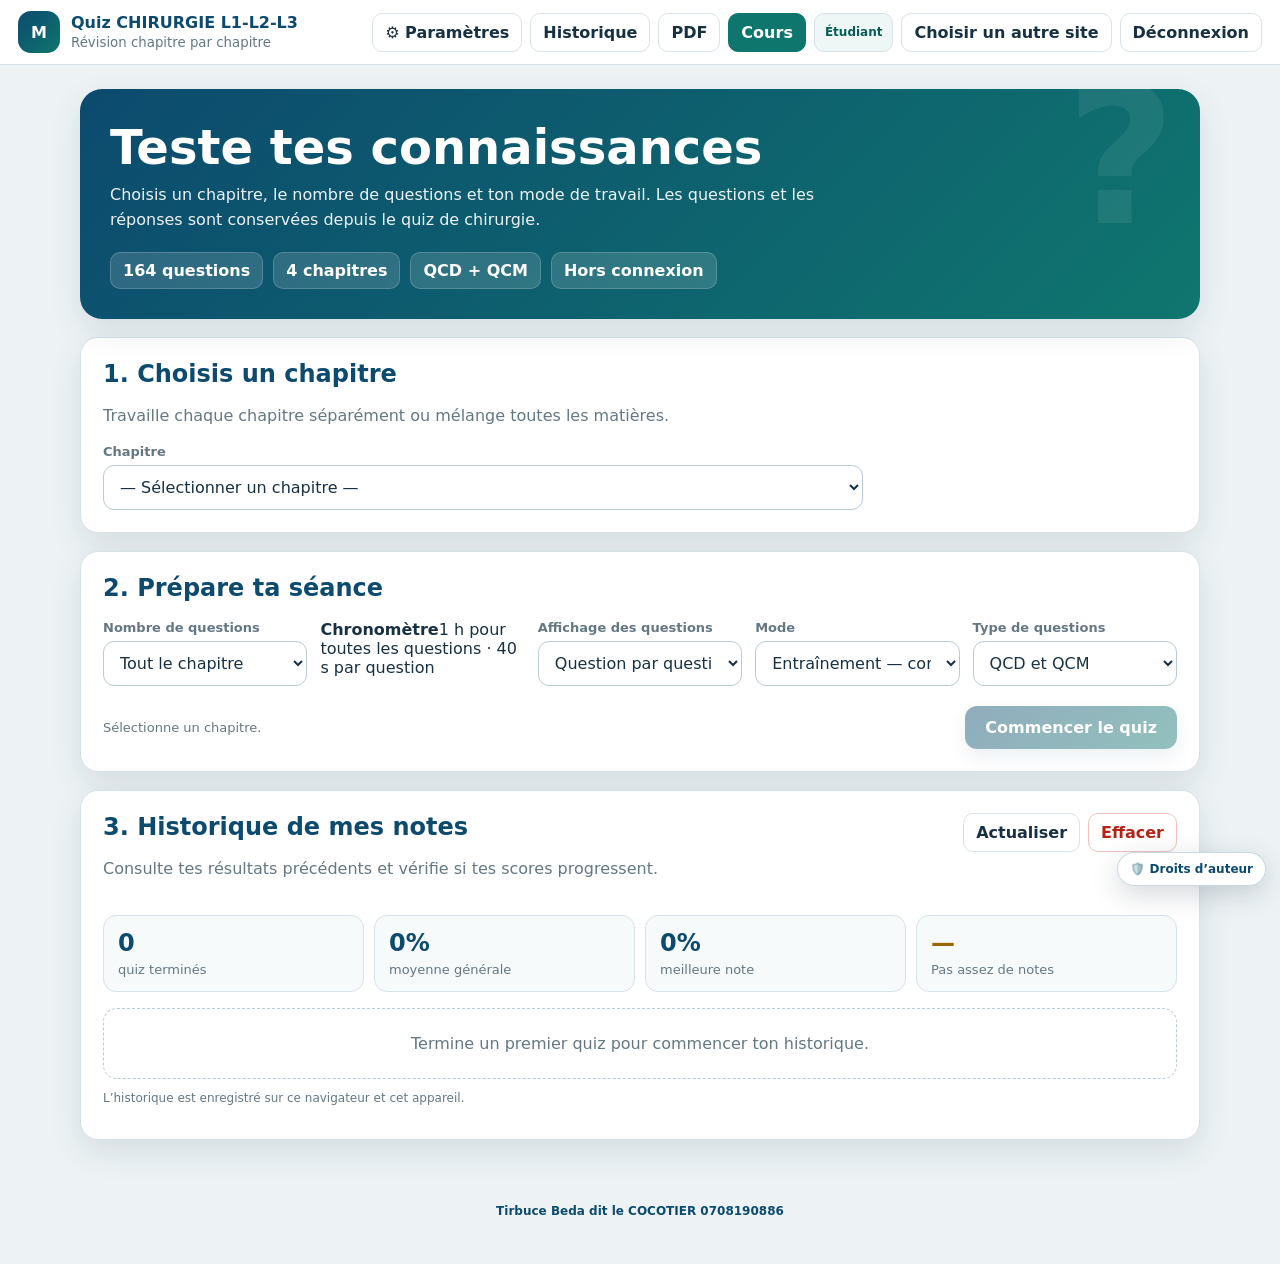
==== commit be11d2ef: "Add files via upload" ====
--- a/chirurgie-quiz.html
+++ b/chirurgie-quiz.html
@@ -282,7 +282,7 @@
 </style>
 <style>.feedback{white-space:pre-line}</style><script>
 // Liste commune des comptes autorisés pour les cinq espaces.
-window.SHARED_SITE_ACCOUNTS=[{"id":1,"name":"ABA DIANE CLAVERIE","phone":"0747386779","code":"AD779","antenne":"ABENGOUROU"},{"id":2,"name":"ABAKA JEAN MARIE VIANNEY","phone":"0160802373","code":"AJ373","antenne":"ABENGOUROU","secondaryPhones":["0758228933"],"filiere":"IDE"},{"id":3,"name":"ABBE Michelle-Ella","phone":"0777751140","code":"AM140","antenne":"ABENGOUROU"},{"id":4,"name":"ABE N'DRIN DELIMA DORIANE","phone":"0759028107","code":"AN107","filiere":"IDE","nameAliases":["ABE N'DRIN DELIMA","ABE"],"antenne":"ABENGOUROU"},{"id":5,"name":"Abeu reine","phone":"0749126482","code":"AR482","antenne":"ABENGOUROU"},{"id":6,"name":"abi ange dominique","phone":"0502461581","code":"AA581","antenne":"ABENGOUROU"},{"id":7,"name":"ABI ANGEDOMINIQUE ANISSA","phone":"50246181","code":"AA181","antenne":"ABENGOUROU"},{"id":8,"name":"ABLE GUY MARTIAL YANNICK","phone":"0767472310","code":"AG310","antenne":"ABENGOUROU"},{"id":9,"name":"ABOA AWOBI JULIANA","phone":"0747762334","code":"AA334","antenne":"ABENGOUROU"},{"id":10,"name":"ABOU CHILE MARIE JOSÉE 0789874768","phone":"0789874768","code":"AC768","antenne":"ABENGOUROU"},{"id":11,"name":"ABY AGOA ARSÈNE DIEU DONNÉ","phone":"0789191243","code":"AA243","antenne":"ABENGOUROU"},{"id":12,"name":"ACHI CARINE","phone":"0546755936","code":"AC936","antenne":"ABENGOUROU"},{"id":13,"name":"ACHi JOEL CYRILLE GHISLAIN","phone":"0102051428","code":"AJ428","antenne":"ABENGOUROU"},{"id":14,"name":"ACHY KOUADIO RENAULD BENJAMIN","phone":"0798814258","code":"AK258","antenne":"ABENGOUROU","filiere":"SFM"},{"id":15,"name":"ADAGBA DETCHIO EMMANUELA","phone":"0152387103","code":"AD103","antenne":"ABENGOUROU"},{"id":16,"name":"ADEPO AXELLE Emmanuella","phone":"0565361173","code":"AA173","antenne":"ABENGOUROU"},{"id":17,"name":"ADIKO ATSE FRANCK ALEX","phone":"0556719328","code":"AA328","filiere":"IDE","antenne":"ABENGOUROU"},{"id":18,"name":"ADIKO MARIUS TRÉSOR","phone":"0143916110","code":"AM110","antenne":"ABENGOUROU"},{"id":19,"name":"ADINGRA KESSIA ELLA","phone":"0767829004","code":"AK004","antenne":"ABENGOUROU"},{"id":20,"name":"ADJEI KOFFI DAVID","phone":"0143344748","code":"AK748","antenne":"ABENGOUROU"},{"id":21,"name":"ADJEMIAN KOUASSI DJOBENE ISAC","phone":"0710838022","code":"AK022","antenne":"ABENGOUROU"},{"id":22,"name":"ADJEMIN KOUANIN GENEVIEVRE","phone":"0584074725","code":"AK725","antenne":"ABENGOUROU"},{"id":23,"name":"ADJOUMANI AKUA ADJEPOMAH SOPHIE","phone":"0778339466","code":"AA466","antenne":"ABENGOUROU"},{"id":24,"name":"ADOM ASSIEDOUA EUGÉNIE","phone":"0172785141","code":"AA141","antenne":"ABENGOUROU"},{"id":25,"name":"ADOMPO GILLES ARMAND","phone":"0767391560","code":"AG560","antenne":"ABENGOUROU"},{"id":26,"name":"ADON CHARLE ANNELLE","phone":"0720500587","code":"AC587","antenne":"ABENGOUROU"},{"id":27,"name":"ADON THÈCLE JOËLLE","phone":"0769791345","code":"AT345","antenne":"ABENGOUROU"},{"id":28,"name":"ADOU ABENAN JOSIANE","phone":"0759953697","code":"AA697","antenne":"ABENGOUROU"},{"id":29,"name":"ADOU ADJO ANGE PATRICIA","phone":"0748355113","code":"AA113","antenne":"ABENGOUROU"},{"id":30,"name":"ADOU AFFOUA FROUWA MONIQUE","phone":"0777927662","code":"AA662","antenne":"ABENGOUROU"},{"id":31,"name":"ADOU AKUA N’KETIA","phone":"0749114995","code":"AA995","antenne":"ABENGOUROU"},{"id":32,"name":"ADOU HOMAH MADELEINE SOPHIE","phone":"0709901717","code":"AH717","antenne":"ABENGOUROU"},{"id":33,"name":"ADOU MAURICETTE","phone":"0170923294","code":"AM294","antenne":"ABENGOUROU"},{"id":34,"name":"Adou Mauricette","phone":"0747654744","code":"AM744","antenne":"ABENGOUROU"},{"id":35,"name":"ADOU NAH CHARLOTTE","phone":"0789335578","code":"AN578","antenne":"ABENGOUROU"},{"id":36,"name":"ADOU RAÏSSA N'GUESSAN VÉRONIQUE","phone":"0749389791","code":"AR791","antenne":"ABENGOUROU"},{"id":37,"name":"ADOU SEKA VANCESLAS","phone":"0594079833","code":"AS833","codeAliases":["AS833A"],"secondaryPhones":["0594070833"],"antenne":"ABENGOUROU"},{"id":38,"name":"ADOU THECLE TATIANA","phone":"0749953819","code":"AT819","antenne":"ABENGOUROU"},{"id":39,"name":"ADZA MARIE ELVICA CHIEPO","phone":"0505074774","code":"AM774","antenne":"ABENGOUROU"},{"id":40,"name":"AGBATOU KPATTA STANISLAS","phone":"0586585838","code":"AK838","antenne":"ABENGOUROU","filiere":"IDE"},{"id":41,"name":"AGBEDJE N' TAHO CALISTE ROLANDE","phone":"0504185965","code":"AN965","antenne":"ABENGOUROU"},{"id":42,"name":"AGBOLI PITIOH ISABELLE-DANIELLE","phone":"0768533034","code":"AP034","antenne":"ABENGOUROU"},{"id":43,"name":"AGNISSAN HENRY STEPHANE","phone":"0769895982","code":"AH982","antenne":"ABENGOUROU"},{"id":44,"name":"AGNISSAN KOUASSI LÉONCE","phone":"0768540748","code":"AK748A","antenne":"ABENGOUROU"},{"id":45,"name":"AGUIE CACHY VICTORINE","phone":"0718426377","code":"AC377","filiere":"IDE","antenne":"ABENGOUROU"},{"id":46,"name":"AHIN BAH FAVIANA DE VALENCIA","phone":"0759456718","code":"AB718","codeAliases":["AB618"],"secondaryPhones":["0759457618"],"filiere":"IDE","antenne":"ABENGOUROU"},{"id":47,"name":"AHOSSO KOUADJA FABRICE","phone":"0161510620","code":"AK620","antenne":"ABENGOUROU"},{"id":48,"name":"AHOUA BROU JEAN","phone":"0759125404","code":"AB404","antenne":"ABENGOUROU"},{"id":49,"name":"AHUA NICOLAS DIEUDONNE","phone":"0102453126","code":"AN126","antenne":"ABENGOUROU"},{"id":50,"name":"AKAFFOU STÉPHANIE CHANNELLE","phone":"0545585057","code":"AS057","antenne":"ABENGOUROU"},{"id":51,"name":"AKANJI MARIETTE","phone":"0103921168","code":"AM168","antenne":"ABENGOUROU"},{"id":52,"name":"AKE BOTI AGNÈS","phone":"0769954012","code":"AB012","antenne":"ABENGOUROU"},{"id":53,"name":"AKE N'DA MARIE CLAUDIA","phone":"0575599932","code":"AN932","codeAliases":["AN932A"],"secondaryPhones":["0575959932"],"antenne":"ABENGOUROU"},{"id":54,"name":"Akesse ange Marilyne Judith","phone":"0708435999","code":"AA999","antenne":"ABENGOUROU"},{"id":55,"name":"AKESSE EHUI STANISLAS YANNICK","phone":"0747070623","code":"AE623","antenne":"ABENGOUROU"},{"id":56,"name":"Akissi SOPIE MARIE ESPÉRANCE","phone":"0595052603","code":"AS603","antenne":"ABENGOUROU"},{"id":57,"name":"AKOCHI AGBE SAMUEL","phone":"0747244945","code":"AA945","antenne":"ABENGOUROU"},{"id":58,"name":"AKOUN SOPIE ORPHEE CORINE","phone":"0716007935","code":"AS935","antenne":"ABENGOUROU","filiere":"IDE"},{"id":59,"name":"AKPA EMELINE","phone":"0787832814","code":"AE814","antenne":"ABENGOUROU"},{"id":60,"name":"Allé amon debora","phone":"0103022701","code":"AA701","antenne":"ABENGOUROU"},{"id":61,"name":"ALLE YANNICK-SAINT-CLAVER","phone":"0140814564","code":"AY564","antenne":"ABENGOUROU"},{"id":62,"name":"ALLOU AFFOUA BERNADETTE CYNTHIA","phone":"0748266388","code":"AA388","filiere":"SFM","antenne":"ABENGOUROU"},{"id":63,"name":"AMALAMAN ALLOU ADRIENNE","filiere":"IDE","phone":"0748479280","code":"AA280","antenne":"ABENGOUROU"},{"id":64,"name":"AMAN KOUADIO FABRICE","phone":"0555537924","code":"AK924","antenne":"ABENGOUROU"},{"id":65,"name":"AMIAN AMIAN BERNARD","phone":"0502208249","code":"AA249","codeAliases":["AB249","AB264"],"nameAliases":["AMIAN BERNARD"],"filiere":"IDE","secondaryPhones":["0777780264"],"antenne":"ABENGOUROU"},{"id":67,"name":"AMOA KANGA BERNADETTE","phone":"0748487037","code":"AK037","antenne":"ABENGOUROU"},{"id":68,"name":"AMOAKON ADJOUA FRÉDÉRIQUE LARISSA","phone":"0757476644","code":"AA644","antenne":"ABENGOUROU"},{"id":69,"name":"AMOIKON AKA BLANCHARD","phone":"0717794759","code":"AA759","antenne":"ABENGOUROU"},{"id":70,"name":"ANANI BLANDINE","phone":"0505805987","code":"AB987","antenne":"ABENGOUROU"},{"id":71,"name":"ANDETCHI KADJO ANDERSON","phone":"0748097948","code":"AK948","antenne":"ABENGOUROU"},{"id":72,"name":"ANE ASSAMA DIANE","phone":"0102447642","code":"AA642","antenne":"ABENGOUROU"},{"id":73,"name":"ANGBO KOUSSO CLAIRE TELOR","phone":"0767930481","code":"AK481","antenne":"ABENGOUROU"},{"id":74,"name":"ANGORA FRANCK KOFFI ANDERSON","phone":"0747955950","code":"AF950","antenne":"ABENGOUROU"},{"id":75,"name":"ANIN EPIE ROSEMONDE","phone":"0749833935","code":"AE935","antenne":"ABENGOUROU","filiere":"IDE"},{"id":76,"name":"ANIN SONAN STÉPHANIE CHRISTELLE","phone":"0709779977","code":"AS977","antenne":"ABENGOUROU"},{"id":77,"name":"ANOH MARLENE LYDIA","phone":"0707333984","code":"AM984","antenne":"ABENGOUROU"},{"id":78,"name":"Anon KOUASSY LIONEL","phone":"0152421533","code":"AK533","antenne":"ABENGOUROU"},{"id":79,"name":"AQUESSE N’GORAN FREDERIC","phone":"0708670388","code":"AN388","antenne":"ABENGOUROU"},{"id":80,"name":"ARRIA CHAYE AMANDINE","phone":"0748726219","code":"AC219","antenne":"ABENGOUROU"},{"id":81,"name":"ASSAMOA AKOUA TCHOUMASSIWA","phone":"0749285014","code":"AA014","antenne":"ABENGOUROU"},{"id":82,"name":"ASSAMOI CHADON SANDRINE","phone":"0789288452","code":"AC452","antenne":"ABENGOUROU"},{"id":83,"name":"ASSANDE MANOU MARTINE","phone":"0546737090","code":"AM090","antenne":"ABENGOUROU"},{"id":85,"name":"ASSANVO KOFFI JEAN BAPTISTE","phone":"0586636101","code":"AK101","antenne":"ABENGOUROU"},{"id":87,"name":"ASSEMIEN SOMALA YOLANDE","phone":"0706527240","code":"AS240","antenne":"ABENGOUROU"},{"id":88,"name":"ASSEUFI GUY CYRILLE","phone":"0170318444","code":"AG444","antenne":"ABENGOUROU"},{"id":89,"name":"Assi Api Béatrice","phone":"0706819423","code":"AA423","antenne":"ABENGOUROU"},{"id":90,"name":"ASSI CACHIA HERMINE LESLIE","phone":"0711138833","code":"AC833","antenne":"ABENGOUROU"},{"id":91,"name":"ASSI CHABEL PONCE KOUASSI","phone":"0779546650","code":"AC650","antenne":"ABENGOUROU"},{"id":92,"name":"ASSI Estelle Epiphanie","phone":"0789978003","code":"AE003","antenne":"ABENGOUROU"},{"id":93,"name":"ASSI ESTELLE EPIPHANIE","phone":"0749310181","code":"AE181","filiere":"SFM","antenne":"ABENGOUROU"},{"id":94,"name":"ASSI KOUSSO MARIE FRANCE","phone":"0779469745","code":"AK745","antenne":"ABENGOUROU"},{"id":95,"name":"ASSI SOPIE OLGA","phone":"0709717007","code":"AS007","antenne":"ABENGOUROU"},{"id":96,"name":"ASSIE EBA ÉPIPHANIE LAURE","phone":"0777523323","code":"AE323","antenne":"ABENGOUROU"},{"id":97,"name":"ASSIEKRO GANH MARINA STÉPHANIE","phone":"O759439389","code":"AG389","antenne":"ABENGOUROU"},{"id":98,"name":"ATHEBA AKABLALO MELISSA KEVINE","phone":"0787392823","code":"AA823","antenne":"ABENGOUROU"},{"id":99,"name":"ATSE AMBEU THIBAUT","phone":"0102222567","code":"AA567","antenne":"ABENGOUROU"},{"id":100,"name":"ATSE FERRAND","phone":"0757742041","code":"AF041","antenne":"ABENGOUROU"},{"id":102,"name":"ATSE JEAN FRANÇOIS RÉGIS","phone":"0768650676","code":"AJ676","antenne":"ABENGOUROU"},{"id":103,"name":"ATSE MICHAEL-DÉSIRÉ","phone":"0758446451","code":"AM451","antenne":"ABENGOUROU"},{"id":104,"name":"ATSE RODRIGUE DECAS","phone":"0705616904","code":"AR904","antenne":"ABENGOUROU"},{"id":105,"name":"ATSE SOPIE CELESTE","phone":"0747303725","code":"AS725","antenne":"ABENGOUROU"},{"id":106,"name":"ATTA DANIEL ROMARIC","phone":"0769988659","code":"AD659","filiere":"IDE","antenne":"ABENGOUROU"},{"id":107,"name":"ATTA KOFFI PRUDENCE","phone":"0748753973","code":"AK973","antenne":"ABENGOUROU"},{"id":108,"name":"ATTA N DA INNOCENT","phone":"0747586016","code":"AN016","codeAliases":["AN016A"],"secondaryPhones":["0747580016"],"antenne":"ABENGOUROU"},{"id":109,"name":"ATTE GRACE BÉNÉDICTE ESTHER","phone":"0544921230","code":"AG230","antenne":"ABENGOUROU"},{"id":110,"name":"AYE EDMONDE","phone":"0788247262","code":"AE262","antenne":"ABENGOUROU"},{"id":111,"name":"AYENON SOPIE LAURETTE ANGELA","phone":"0596844217","code":"AS217","antenne":"ABENGOUROU"},{"id":112,"name":"AYEWO N'TAKPE EVARISTE","phone":"0545222505","code":"AN505","antenne":"ABENGOUROU"},{"id":113,"name":"AZOUMANA WASS YAH MARAMA","phone":"0748042614","code":"AW614","filiere":"IDE","antenne":"ABENGOUROU"},{"id":114,"name":"BABE BOUAYE MARIE ANGE","phone":"0788704833","code":"BB833","codeAliases":["BM833"],"nameAliases":["BABE MARIE ANGE"],"antenne":"ABENGOUROU"},{"id":116,"name":"BABO SARA EVELYNE","phone":"0702970497","code":"BS497","codeAliases":["BS497A"],"secondaryPhones":["0702910497"],"antenne":"ABENGOUROU"},{"id":117,"name":"BADOU AKOUA MARIE MADELEINE","phone":"0502987251","code":"BA251","antenne":"ABENGOUROU"},{"id":118,"name":"BADOU YAO KOUNADOU","phone":"0748452311","code":"BY311","filiere":"SFM","antenne":"ABENGOUROU"},{"id":119,"name":"BAH OUEBE MONDESIRE","phone":"0566241142","code":"BO142","antenne":"ABENGOUROU"},{"id":120,"name":"BAHI DREBA PERSIDE","phone":"0709872782","code":"BD782","antenne":"ABENGOUROU"},{"id":121,"name":"BAKAYOKO FATOUMATA","phone":"0788126326","code":"BF326","antenne":"ABENGOUROU"},{"id":122,"name":"BAKUI ADJA ANNE-MARIE","phone":"0777070271","code":"BA271","antenne":"ABENGOUROU"},{"id":123,"name":"BALE GUY SERGE","phone":"0757576865","code":"BG865","antenne":"ABENGOUROU"},{"id":124,"name":"BALLO ABOULAYE","phone":"0789455575","code":"BA575","antenne":"ABENGOUROU"},{"id":125,"name":"BAMBA AMINAN","phone":"0769523280","code":"BA280","antenne":"ABENGOUROU"},{"id":126,"name":"BAMBA GRÂCE","phone":"0103432942","code":"BG942","antenne":"ABENGOUROU","filiere":"IDE"},{"id":127,"name":"BANGOULI youa Lauriane","phone":"0759878634","code":"BY634","antenne":"ABENGOUROU"},{"id":128,"name":"BARRY TENIN","phone":"0545752755","code":"BT755","antenne":"ABENGOUROU"},{"id":129,"name":"Batoua wahameu Edwige","phone":"0749742701","code":"BW701","antenne":"ABENGOUROU"},{"id":130,"name":"BAYORO TITI EVARIST","phone":"0507230852","code":"BT852","antenne":"ABENGOUROU"},{"id":131,"name":"BECHE AKICHI FLORA","phone":"0151985795","code":"BA795","antenne":"ABENGOUROU"},{"id":132,"name":"BECHET LISE LORRAINE AKICHI","phone":"0787042325","code":"BL325","antenne":"ABENGOUROU"},{"id":133,"name":"BEDA CHIEPO CHRISTELLE","phone":"0759636747","code":"BC747","antenne":"ABENGOUROU"},{"id":134,"name":"BEDA TIRBUCE PATERNE","phone":"0708190886","code":"BT886","codeAliases":["BB886"],"nameAliases":["BEDA BEDA"],"filiere":"IDE","antenne":"ABENGOUROU"},{"id":135,"name":"Bekoin Lydie","phone":"0707987805","code":"BL805","antenne":"ABENGOUROU"},{"id":136,"name":"BEKOU MARIA","phone":"0709394961","code":"BM961","antenne":"ABENGOUROU"},{"id":137,"name":"BEKOULINDJO KROU Lambert","phone":"0758052344","code":"BK344","antenne":"ABENGOUROU"},{"id":138,"name":"BELI N'GUESSAN ROLANDE","phone":"0708635442","code":"BN442","antenne":"ABENGOUROU"},{"id":139,"name":"BENE YAWA MARIE ANGE","phone":"0748469991","code":"BY991","antenne":"ABENGOUROU"},{"id":140,"name":"BERTE ISSA","phone":"0574535583","code":"BI583","filiere":"IDE","antenne":"ABENGOUROU"},{"id":141,"name":"BEUGRE LATH LUTIA","phone":"0707298175","code":"BL175","antenne":"ABENGOUROU"},{"id":142,"name":"BIDIMA BARKISSA","phone":"0140671098","code":"BB098","antenne":"ABENGOUROU"},{"id":143,"name":"BIENVENU YAPOGA JUNIOR","phone":"0779653490","code":"BY490","antenne":"ABENGOUROU"},{"id":144,"name":"Bile koffi sylvestre","phone":"0778831635","code":"BK635","antenne":"ABENGOUROU"},{"id":145,"name":"BINI AMINATA","phone":"0575146335","code":"BA335","filiere":"IDE","antenne":"ABENGOUROU"},{"id":146,"name":"BINI ANZATA OUATTARA","phone":"0505273673","code":"BA673","antenne":"ABENGOUROU"},{"id":147,"name":"BINI YEBOUA KOFFI GUILLAUME","phone":"0758222405","code":"BY405","filiere":"IDE","antenne":"ABENGOUROU"},{"id":148,"name":"BITIE ODETTE","phone":"0707205374","code":"BO374","antenne":"ABENGOUROU","filiere":"IDE"},{"id":149,"name":"Bitty clémence","phone":"0747424331","code":"BC331","antenne":"ABENGOUROU"},{"id":150,"name":"BLIN CHANTAL","phone":"0748636261","code":"BC261","antenne":"ABENGOUROU"},{"id":151,"name":"BOA ASSI YANNICK LAURENT","phone":"0575154726","code":"BA726","antenne":"ABENGOUROU"},{"id":152,"name":"BOA MALA CATHERINE","phone":"0747060601","code":"BM601","antenne":"ABENGOUROU"},{"id":153,"name":"BOKA APATA BRICE BENSON","phone":"0779566741","code":"BA741","antenne":"ABENGOUROU"},{"id":154,"name":"BOKA MONCHO CYNTHIA","phone":"0758866857","code":"BC857","antenne":"ABENGOUROU","nameAliases":["Boka Cynthia"],"filiere":"IDE"},{"id":155,"name":"Boni Boussou Estelle","phone":"0717204098","code":"BB098A","antenne":"ABENGOUROU"},{"id":156,"name":"BONSSON N'GADI ERIC","phone":"0545913026","code":"BN026","antenne":"ABENGOUROU"},{"id":158,"name":"BOSSO MAINGOUMIN JEAN ELYSE","phone":"0142464948","code":"BM948","antenne":"ABENGOUROU"},{"id":159,"name":"BOSSON OI BOSSON PROSPER","phone":"0749470868","code":"BO868","antenne":"ABENGOUROU"},{"id":160,"name":"BOTTI AYA DORIANE-ESTHER MILENE","phone":"0768193241","code":"BA241","antenne":"ABENGOUROU"},{"id":161,"name":"BOUA AMON JEAN-YVES","phone":"0757488336","code":"BA336","antenne":"ABENGOUROU"},{"id":162,"name":"BOUA BOKA AFFO OLGA PALOMA","phone":"0502188627","code":"BB627","antenne":"ABENGOUROU","filiere":"IDE"},{"id":163,"name":"BOUADOU KUMANSI HERVE","phone":"0704226080","code":"BK080","antenne":"ABENGOUROU"},{"id":164,"name":"BOUIKALO EPSE ZOHOULOUA LOU BOTTY OLGAS DE PAUL","phone":"0749835963","code":"BE963","antenne":"ABENGOUROU"},{"id":165,"name":"BOUO SALAMATA","phone":"0749880248","code":"BS248","codeAliases":["BS248A"],"secondaryPhones":["0749980248"],"antenne":"ABENGOUROU"},{"id":166,"name":"BREDOU BENDE ARMAND","phone":"0847964679","code":"BB679","antenne":"ABENGOUROU"},{"id":167,"name":"BREDOUM ATTAWA","phone":"0777442880","code":"BA880","antenne":"ABENGOUROU"},{"id":168,"name":"BROU AHOUO PULCHÉRIE","phone":"0544554414","code":"BA414","filiere":"IDE","antenne":"ABENGOUROU"},{"id":169,"name":"BROU DIAMBRA ÉRIC","phone":"0140136683","code":"BD683","filiere":"IDE","antenne":"ABENGOUROU"},{"id":170,"name":"BROU KOUAME AHOU GENEVIÈVE","phone":"0584911157","code":"BK157","antenne":"ABENGOUROU"},{"id":171,"name":"BROU N’DOLI","phone":"0788246461","code":"BN461","antenne":"ABENGOUROU"},{"id":172,"name":"BROU OI BROU JEAN","phone":"0757566168","code":"BO168","antenne":"ABENGOUROU"},{"id":173,"name":"BROU SOPIE ARNOLD GWLADYS","phone":"0706836114","code":"BS114","antenne":"ABENGOUROU"},{"id":174,"name":"CAMARA AFFISSATA","phone":"0717612034","code":"CA034","antenne":"ABENGOUROU"},{"id":175,"name":"Coulibaly Abdoulaye","phone":"0504206281","code":"CA281","antenne":"ABENGOUROU"},{"id":176,"name":"COULIBALY MADJOUMA","phone":"0708900910","code":"CM910","antenne":"ABENGOUROU"},{"id":177,"name":"COULIBALY ZIE","phone":"0759478258","code":"CZ258","antenne":"ABENGOUROU","filiere":"IDE"},{"id":178,"name":"DAFFOU DORIS AMÉDÉE D'ASSISE","phone":"0777084858","code":"DD858","antenne":"ABENGOUROU"},{"id":179,"name":"DAH TOTO JACQUES","phone":"0101041341","code":"DT341","antenne":"ABENGOUROU"},{"id":180,"name":"DAKON AKUA SONIA","phone":"0503430673","code":"DA673","filiere":"IDE","antenne":"ABENGOUROU"},{"id":181,"name":"DAMOUE AÏCHATOU","phone":"0757927929","code":"DA929","filiere":"SFM","antenne":"ABENGOUROU"},{"id":182,"name":"DAOU MARIAM FLAVIE VIERRA","phone":"0574771636","code":"DM636","antenne":"ABENGOUROU"},{"id":183,"name":"DASSE ZIKIDA AUDE HERMINE","phone":"0777104461","code":"DZ461","antenne":"ABENGOUROU"},{"id":184,"name":"DATTE ABENAN ATTAWA GENEVIÈVE","phone":"0595395830","code":"DA830","antenne":"ABENGOUROU"},{"id":185,"name":"DÉDÉ AIMLA AUDE MARIE MICHELLE","phone":"0757223830","code":"DA830A","antenne":"ABENGOUROU"},{"id":186,"name":"SEKA KOUSSO GISLAINE MANUELA","phone":"0758317555","code":"SK555","filiere":"IDE","antenne":"ABENGOUROU"},{"id":187,"name":"DERE FLORE ADELINE","phone":"0707291198","code":"DF198","filiere":"IDE","antenne":"ABENGOUROU"},{"id":188,"name":"DIAKITÉ AMINATA BEH","phone":"0748491895","code":"DA895","antenne":"ABENGOUROU"},{"id":189,"name":"DIALLO ASSETOU","phone":"0705051737","code":"DA737","antenne":"ABENGOUROU"},{"id":190,"name":"DIALLO Mariam","phone":"0747902203","code":"DM203","filiere":"IDE","antenne":"ABENGOUROU"},{"id":191,"name":"DIAMBRA BORIS","phone":"0142351698","code":"DB698","filiere":"IDE","antenne":"ABENGOUROU"},{"id":192,"name":"DIAN DIAN ARISTIDE","phone":"0788525436","code":"DD436","antenne":"ABENGOUROU"},{"id":193,"name":"DIARRA ADOU PACÔME","phone":"0709410394","code":"DA394","antenne":"ABENGOUROU"},{"id":194,"name":"DIARRA BRAKISSA","phone":"0709031372","code":"DB372","antenne":"ABENGOUROU"},{"id":195,"name":"DIARRA MANDJARA","phone":"0586055315","code":"DM315","antenne":"ABENGOUROU"},{"id":196,"name":"DIASSIN RUSSEL FRANKLIN","phone":"0545839169","code":"DR169","antenne":"ABENGOUROU"},{"id":197,"name":"DIBI AKISSI YVANNA PENIELLE","phone":"0171985667","code":"DA667","antenne":"ABENGOUROU"},{"id":198,"name":"Dieth Victoria Marie-Dominique Christelle","phone":"0747155867","code":"DV867","antenne":"ABENGOUROU"},{"id":199,"name":"DIOMANDÉ MANSOHODE CHRISTELLE","phone":"0799673241","code":"DM241","antenne":"ABENGOUROU"},{"id":200,"name":"DIOMANDE SOPOUDE WILFRIED","phone":"0714970571","code":"DS571","antenne":"ABENGOUROU"},{"id":201,"name":"DIZO LYDIE PATRICIA","phone":"0748473125","code":"DL125","antenne":"ABENGOUROU"},{"id":202,"name":"DJADOU DAMETE BÉATRICE","phone":"0707704580","code":"DD580","filiere":"IDE","antenne":"ABENGOUROU"},{"id":203,"name":"DJAHA N' GUESSAN VIRGINIE","phone":"0758860556","code":"DN556","filiere":"IDE","nameAliases":["DJAHA N' GUESSAN"],"antenne":"ABENGOUROU"},{"id":204,"name":"DJANÉ AKOUA CHARLEINNE","phone":"0716481538","code":"DA538","antenne":"ABENGOUROU"},{"id":205,"name":"DJEDJI AGOA CHARLENE","phone":"0777947661","code":"DA661","antenne":"ABENGOUROU"},{"id":206,"name":"DJOMAN BONINBIE BENITA","phone":"0777775503","code":"DB503","antenne":"ABENGOUROU"},{"id":207,"name":"DJRO AKE AGATHE BERTINE","phone":"0708126197","code":"DA197","antenne":"ABENGOUROU"},{"id":208,"name":"DOFFOU KAMAN CLÉMENT","phone":"0767834003","code":"DK003","antenne":"ABENGOUROU"},{"id":209,"name":"DOLLO ANGODO JORESSE","phone":"0708436545","code":"DA545","antenne":"ABENGOUROU"},{"id":210,"name":"DONGNI ADJA JOSEE REBECCA","phone":"0777132771","code":"DA771","antenne":"ABENGOUROU"},{"id":211,"name":"DONGO KOSSIA","phone":"0500751575","code":"DK575","antenne":"ABENGOUROU"},{"id":212,"name":"DRO LOU MIREILLE","phone":"0103664224","code":"DL224","filiere":"SFM","antenne":"ABENGOUROU"},{"id":213,"name":"Ducasse","phone":"0585304009","code":"DU009","antenne":"ABENGOUROU"},{"id":214,"name":"EBA ANGE","phone":"0777196166","code":"EA166","antenne":"ABENGOUROU"},{"id":215,"name":"EBI N'DA N'GOUAN ÉRIC","phone":"0747263020","code":"EN020","antenne":"ABENGOUROU"},{"id":216,"name":"Ebrotie anoh ermane desire","phone":"0767888786","code":"EA786","antenne":"ABENGOUROU"},{"id":217,"name":"EDJA KANGAH BERNADETTE","phone":"0506862962","code":"EK962","antenne":"ABENGOUROU"},{"id":218,"name":"EDJA KANGAH BERNADETTE","phone":"0748748966","code":"EK966","antenne":"ABENGOUROU"},{"id":219,"name":"EHOUMAN ADJO IRENE","phone":"0141007123","code":"EA123","filiere":"IDE","antenne":"ABENGOUROU"},{"id":220,"name":"EHOUMAN GUILLAUME KUMOU","phone":"0757226446","code":"EG446","antenne":"ABENGOUROU"},{"id":221,"name":"EKISSI EKISSI SERGES","phone":"0564523193","code":"EE193","antenne":"ABENGOUROU"},{"id":222,"name":"EKISSI SOPI RUTH","phone":"0152856452","code":"ES452","codeAliases":["ES452A"],"secondaryPhones":["0152885452"],"antenne":"ABENGOUROU"},{"id":223,"name":"EKORAN AFFOUÉ MARIE-JEANNE","phone":"0758488227","code":"EA227","antenne":"ABENGOUROU"},{"id":224,"name":"EKOU AYA MARIE -EDITH","phone":"0758512161","code":"EA161","antenne":"ABENGOUROU"},{"id":225,"name":"EKOU EHOUSSOU -BLA FLORA KERENE","phone":"0777570562","code":"EE562","filiere":"SFM","nameAliases":["EKOU EHOUSSOU -BLA FLORA"],"antenne":"ABENGOUROU"},{"id":226,"name":"EKOUMANO KOUADIO DANIEL","phone":"0799138062","code":"EK062","filiere":"IDE","antenne":"ABENGOUROU"},{"id":227,"name":"EKOUMANO KOUAKOU HONORE","phone":"0101798146","code":"EK146","antenne":"ABENGOUROU"},{"id":228,"name":"Ekoun Amenan ALice","phone":"0505219804","code":"EA804","antenne":"ABENGOUROU"},{"id":229,"name":"EKRA VADJO JORDIE CORYNNE","phone":"0747934814","code":"EV814","antenne":"ABENGOUROU"},{"id":230,"name":"ELLOU Fleur","phone":"0747071358","code":"EF358","antenne":"ABENGOUROU"},{"id":231,"name":"ESSAN OI ESSAN ARMAND ANTOINE","phone":"0709784475","code":"EO475","antenne":"ABENGOUROU"},{"id":232,"name":"ESSI EVAH ESTHER","phone":"0709065611","code":"EE611","antenne":"ABENGOUROU"},{"id":233,"name":"ESSO AKOUA NADÈGE","phone":"0103000201","code":"EA201","antenne":"ABENGOUROU"},{"id":234,"name":"ETTIEN ADOUBLA DIANE BERTILLE","phone":"0789471388","code":"EA388","antenne":"ABENGOUROU"},{"id":235,"name":"FAMISSA AKISSI KOROTOUME","phone":"0777776054","code":"FA054","antenne":"ABENGOUROU"},{"id":236,"name":"FODJO ABENAN FIENI TATIANA","phone":"0708282576","code":"FA576","antenne":"ABENGOUROU"},{"id":237,"name":"FOFANA MARIAM","phone":"0789905242","code":"FM242","antenne":"ABENGOUROU"},{"id":238,"name":"FOKOUO LAURENT","phone":"0788751322","code":"FO322","antenne":"ABENGOUROU","nameAliases":["FOKOUO"],"filiere":"IDE"},{"id":239,"name":"GABA KOUGNON PRINCE OLIVIER","phone":"0749940751","code":"GK751","antenne":"ABENGOUROU"},{"id":240,"name":"GALET GRÂCE SYNTICHE","phone":"0141305628","code":"GG628","antenne":"ABENGOUROU"},{"id":241,"name":"GBANE MAGAMY NOURAH","phone":"0748806441","code":"GM441","antenne":"ABENGOUROU"},{"id":242,"name":"GBEHI GNOANROU OLIVIA VINCIANE","phone":"O767638506","code":"GG506","antenne":"ABENGOUROU"},{"id":243,"name":"GNALI KOSSA MÉLAINE GAËLLE","phone":"0757227139","code":"GK139","antenne":"ABENGOUROU"},{"id":244,"name":"GNALY Lynda Stéphanie Nadège","phone":"0747964959","code":"GL959","antenne":"ABENGOUROU"},{"id":245,"name":"GNANGUI ANDREA EVELYNE REGINA","phone":"0140319502","code":"GA502","antenne":"ABENGOUROU"},{"id":246,"name":"Gnimassoun abenan grace ines","phone":"0778129314","code":"GA314","antenne":"ABENGOUROU"},{"id":247,"name":"GOGOUA MONICA HERMANCE","phone":"0708049409","code":"GM409","antenne":"ABENGOUROU"},{"id":248,"name":"GOHI BI GUESSAN AUGUST -MONDESIR","phone":"0788263371","code":"GB371","antenne":"ABENGOUROU"},{"id":249,"name":"GOHOU MARIE-PAULE INES","phone":"0787778409","code":"GM409A","antenne":"ABENGOUROU"},{"id":250,"name":"GOUA SOBIE BENEDICTE","phone":"0556718683","code":"GS683","antenne":"ABENGOUROU"},{"id":251,"name":"GOUEU SADIA YANNICK","phone":"0709529695","code":"GS695","antenne":"ABENGOUROU"},{"id":252,"name":"GOULY ANGE CHRISTELLE","phone":"0757290586","code":"GA586","antenne":"ABENGOUROU","filiere":"IDE"},{"id":253,"name":"GOUMO GNISSAN MASSA CLARISSE","phone":"0719363133","code":"GC133","nameAliases":["GOUMO GNISSAN MASSA CLARISSE","GOUMO CLARISSE"],"filiere":"IDE","antenne":"ABENGOUROU"},{"id":254,"name":"GUEPIE ADJESKA SOPIE CARINE","phone":"0703995580","code":"GA580","antenne":"ABENGOUROU"},{"id":255,"name":"GUEPIE EUDES LANDRY","phone":"0717138745","code":"GE745","antenne":"ABENGOUROU"},{"id":256,"name":"GUESSAN HENRI MICHEL GAURE D","phone":"0757809645","code":"GH645","antenne":"ABENGOUROU"},{"id":257,"name":"GUIGUI GBALENON EUNICE MEHETHABEEL 076899","phone":"0768991702","code":"GG702","antenne":"ABENGOUROU"},{"id":258,"name":"HIEN SANSAN","phone":"0545982205","code":"HS205","filiere":"IDE","antenne":"ABENGOUROU"},{"id":259,"name":"HOURA MOYAKAN ANNE DORCAS","phone":"0748593531","code":"HM531","antenne":"ABENGOUROU"},{"id":260,"name":"HOUSSOU ADOU KOUADIO JONAS","phone":"0747845808","code":"HA808","antenne":"ABENGOUROU","filiere":"IDE"},{"id":261,"name":"IBADOMBORO KRA IBRAHIM","phone":"0788371576","code":"IK576","filiere":"IDE","antenne":"ABENGOUROU"},{"id":262,"name":"IGE OMA BOLADJI GRACE","phone":"0702091304","code":"IO304","antenne":"ABENGOUROU"},{"id":263,"name":"IKPO CONSTANCE DOMINIQUE","phone":"0748769697","code":"IC697","antenne":"ABENGOUROU"},{"id":264,"name":"IRIE LOU ZAN MAËVA CARMEN MANUELA","phone":"0709117880","code":"IL880","antenne":"ABENGOUROU"},{"id":265,"name":"IRIO YAO BADOU VINCENT","phone":"0100581575","code":"IY575","antenne":"ABENGOUROU"},{"id":266,"name":"Jean Dupont","phone":"0701234567","code":"JD567","antenne":"ABENGOUROU"},{"id":267,"name":"KABLAN BROU JONAS","phone":"0150709648","code":"KB648","antenne":"ABENGOUROU"},{"id":268,"name":"KABLAN OI KABLAN ALFRED","phone":"0767594458","code":"KO458","antenne":"ABENGOUROU"},{"id":269,"name":"KABRAN N'GOUAN HABRAHAM GABRIEL","phone":"0709961485","code":"KN485","secondaryPhones":["0709961495"],"filiere":"IDE","antenne":"ABENGOUROU"},{"id":270,"name":"KACOU AMOIN PRISCA EDWIGE","phone":"0708370531","code":"KA531","antenne":"ABENGOUROU"},{"id":271,"name":"KACOU ASSAH MARTINE","phone":"0787746253","code":"KA253","filiere":"SFM","antenne":"ABENGOUROU"},{"id":272,"name":"KACOU TANOH MARIE MADELEINE","phone":"0704120994","code":"KT994","antenne":"ABENGOUROU"},{"id":273,"name":"KADJO MAGNE MARIE THÉRÈSE","phone":"0789643741","code":"KM741","filiere":"SFM","antenne":"ABENGOUROU"},{"id":274,"name":"KADJO NATHALIE CHRISTIANE","phone":"0576192183","code":"KN183","filiere":"IDE","antenne":"ABENGOUROU"},{"id":275,"name":"Kakou boris","phone":"0747289798","code":"KB798","antenne":"ABENGOUROU"},{"id":277,"name":"KAMBOU DJEMI","phone":"0709613591","code":"KD591","antenne":"ABENGOUROU"},{"id":278,"name":"KAMBOU MINI FLORE","phone":"0504504979","code":"KM979","antenne":"ABENGOUROU"},{"id":279,"name":"KAMENAN HENRI JOEL","phone":"0171993593","code":"KH593","antenne":"ABENGOUROU"},{"id":280,"name":"KANGA EKOA HÉLÈNE DORIANE","phone":"0708511340","code":"KE340","antenne":"ABENGOUROU"},{"id":281,"name":"KANGA KOFFI THOMAS","phone":"0788462859","code":"KK859","antenne":"ABENGOUROU"},{"id":282,"name":"KASSI DADO DANIEL","phone":"0719917961","code":"KD961","antenne":"ABENGOUROU"},{"id":284,"name":"KASSI EHUI ALEXANDRE","phone":"0759486685","code":"KE685","antenne":"ABENGOUROU"},{"id":285,"name":"KEINGNA ABELIA","phone":"747828216","code":"KA216","antenne":"ABENGOUROU"},{"id":286,"name":"KEÏTA BAMOUSSA","phone":"0757071339","code":"KB339","filiere":"IDE","antenne":"ABENGOUROU"},{"id":287,"name":"KERE KOUASSI ADJOUMANI JEAN PIERRE","phone":"0576681100","code":"KK100","antenne":"ABENGOUROU"},{"id":288,"name":"KLO GNENATY STÉPHANIE LOVE","phone":"0787664384","code":"KG384","antenne":"ABENGOUROU"},{"id":289,"name":"KOBENAN ATTA KOUAKOU MICHAEL","phone":"0787796164","code":"KA164","antenne":"ABENGOUROU"},{"id":290,"name":"KOBENAN KOUASSI FIDELE","phone":"0546028741","code":"KK741","antenne":"ABENGOUROU"},{"id":292,"name":"KODJO BOMO PAULINE","phone":"0709550405","code":"KB405","antenne":"ABENGOUROU"},{"id":293,"name":"KOFFI ABRAN ANNE-MARIE","phone":"0709137725","code":"KA725","antenne":"ABENGOUROU"},{"id":294,"name":"KOFFI ADJA JEANNETTE","phone":"0777942306","code":"KA306","antenne":"ABENGOUROU"},{"id":295,"name":"KOFFI AGNON JULIETTE ÉLODIE","phone":"0584378628","code":"KA628","antenne":"ABENGOUROU"},{"id":296,"name":"Koffi ahou alexise","phone":"0718792452","code":"KA452","antenne":"ABENGOUROU"},{"id":297,"name":"KOFFI AHOU LÉA","phone":"0748757789","code":"KA789","antenne":"ABENGOUROU"},{"id":298,"name":"KOFFI AKISSI ANGE ESTELLE","phone":"0709325590","code":"KA590","antenne":"ABENGOUROU"},{"id":299,"name":"KOFFI AKISSI BARBARA BENIWA","phone":"0749316977","code":"KA977","antenne":"ABENGOUROU"},{"id":300,"name":"KOFFI AKISSI INES MELISSA","phone":"0779476868","code":"KA868","antenne":"ABENGOUROU"},{"id":301,"name":"KOFFI AKOUA EUGENIE","phone":"0142554691","code":"KA691","antenne":"ABENGOUROU"},{"id":302,"name":"KOFFI AKOUA MOROSSAN TATIANA","phone":"0554655868","code":"KA868A","antenne":"ABENGOUROU"},{"id":303,"name":"KOFFI GOZOWLI GRÂCE LISANGE DOLORES","phone":"0778270892","code":"KG892","antenne":"ABENGOUROU"},{"id":304,"name":"KOFFI HENRI JOEL ELYSE","phone":"0709399776","code":"KH776","filiere":"IDE","antenne":"ABENGOUROU"},{"id":305,"name":"KOFFI KONAN ARISTIDE","phone":"0748575219","code":"KK219","antenne":"ABENGOUROU"},{"id":306,"name":"KOFFI KOUAKOU","phone":"0575766562","code":"KK562","antenne":"ABENGOUROU"},{"id":307,"name":"KOFFI KOUAKOU jean marie","phone":"0749941265","code":"KK265","antenne":"ABENGOUROU"},{"id":308,"name":"KOFFI KOUAME ANICET","phone":"0507512012","code":"KK012","antenne":"ABENGOUROU"},{"id":309,"name":"KOFFI MARIE DANIELLE","phone":"0798659818","code":"KM818","filiere":"IDE","antenne":"ABENGOUROU"},{"id":310,"name":"KOFFI N' GUESSAN ANGELA SABINE","phone":"0565714716","code":"KN716","filiere":"IDE","antenne":"ABENGOUROU"},{"id":311,"name":"KOFFI N'GUESSAN JACQUELINE","phone":"0767350911","code":"KN911","filiere":"IDE","antenne":"ABENGOUROU"},{"id":312,"name":"KOFFI N'GUESSAN JACQUELINE","phone":"0544829426","code":"KN426","antenne":"ABENGOUROU"},{"id":313,"name":"KOFFI NGUESSAN KEVIN","phone":"0759469007","code":"KN007","antenne":"ABENGOUROU"},{"id":314,"name":"KOFFI YAH HELEINE","phone":"0769176398","code":"KY398","antenne":"ABENGOUROU"},{"id":315,"name":"KOFFI YAO FERDINAND","phone":"0757667912","code":"KY912","filiere":"IDE","antenne":"ABENGOUROU"},{"id":316,"name":"KOKO YAO FÉLIX","phone":"0709858207","code":"KY207","antenne":"ABENGOUROU"},{"id":317,"name":"KOKORA BOSSOMA VIRGINIE","phone":"0779288297","code":"KB297","antenne":"ABENGOUROU"},{"id":318,"name":"KOLIBIA ETCHE MIREILLE","phone":"0747551515","code":"KE515","antenne":"ABENGOUROU"},{"id":319,"name":"KOMAN DAVY","phone":"0173235908","code":"KD908","antenne":"ABENGOUROU"},{"id":320,"name":"KOMAN FRANCK ROLAND","phone":"0565018926","code":"KF926","antenne":"ABENGOUROU"},{"id":321,"name":"kONAN ADJO YAH CÉCILE","phone":"0788089045","code":"KA045","codeAliases":["KA045A"],"nameAliases":["KONAN ADJO YAH CECILE"],"secondaryPhones":["0780809045"],"antenne":"ABENGOUROU"},{"id":322,"name":"KONAN ADJOUA LEONIE","phone":"0708658433","code":"KA433","antenne":"ABENGOUROU"},{"id":323,"name":"KONAN AKISSI CARELE","phone":"0788608056","code":"KA056","antenne":"ABENGOUROU"},{"id":324,"name":"KONAN AMENAN CYNTHIA DANIELLE","phone":"23P-2098IABG","code":"KA098","filiere":"IDE","secondaryPhones":["0789788305"],"antenne":"ABENGOUROU"},{"id":325,"name":"KONAN AMENAN GENEVIÈVE","phone":"0713578839","code":"KA839","antenne":"ABENGOUROU"},{"id":326,"name":"KONAN AMENAN IRÈNE","phone":"0758398058","code":"KA058","antenne":"ABENGOUROU"},{"id":327,"name":"KONAN KOUAKOU OLIVIER","phone":"0576606971","code":"KK971","filiere":"IDE","antenne":"ABENGOUROU"},{"id":328,"name":"KONAN KOUMOÉ AMOIN PASCALINE","phone":"0758580034","code":"KK034","codeAliases":["KK034A"],"nameAliases":["KONAN KOUMOE AMOIN PASCALINE"],"secondaryPhones":["0758380034"],"antenne":"ABENGOUROU"},{"id":329,"name":"KONAN YAO VENANCE BONAVENTURE","phone":"0707750788","code":"KY788","filiere":"IDE","antenne":"ABENGOUROU"},{"id":330,"name":"KONATE MAMADOU","phone":"0504343747","code":"KM747","antenne":"ABENGOUROU"},{"id":331,"name":"KONATE YSSOUF","phone":"0586341865","code":"KY865","antenne":"ABENGOUROU"},{"id":332,"name":"KONE AWA","phone":"07499461551","code":"KA551","antenne":"ABENGOUROU"},{"id":333,"name":"KONE KAFFO VANESSA INES","phone":"0707459284","code":"KK284","antenne":"ABENGOUROU"},{"id":334,"name":"KONÉ PIFUINE ROSE","phone":"0708786164","code":"KP164","antenne":"ABENGOUROU"},{"id":335,"name":"KONE ZELE","phone":"0506077749","code":"KZ749","antenne":"ABENGOUROU"},{"id":336,"name":"KONGA AMANI ANGE HORLY-TATIANA","phone":"0564301659","code":"KA659","antenne":"ABENGOUROU"},{"id":337,"name":"KONIN AKASSI NICOLE","phone":"0171582287","code":"KA287","antenne":"ABENGOUROU"},{"id":338,"name":"KONIN AMOIN INES","phone":"0798454550","code":"KA550","filiere":"IDE","antenne":"ABENGOUROU"},{"id":339,"name":"Konin olivier","phone":"0102556426","code":"KO426","antenne":"ABENGOUROU"},{"id":340,"name":"KONKONZA KOUAME KRA NESTOR","phone":"0574545586","code":"KK586","filiere":"IDE","codeAliases":["KK586A"],"nameAliases":["KOUAME KRA NESTOR"],"antenne":"ABENGOUROU"},{"id":341,"name":"KOSSAN DOUEU","phone":"0715991710","code":"KD710","codeAliases":["BD710"],"nameAliases":["BOSSANT DOUEU"],"antenne":"ABENGOUROU"},{"id":342,"name":"KOSSONOU AKOUA YVONNE","phone":"0747351336","code":"KA336","antenne":"ABENGOUROU"},{"id":343,"name":"KOSSONOU KOBENAN THIERRY","phone":"0769569802","code":"KK802","antenne":"ABENGOUROU"},{"id":344,"name":"KOSSONOU KOUAKOU DOMINIQUE","phone":"0708253546","code":"KK546","antenne":"ABENGOUROU"},{"id":345,"name":"KOUA AHOU JOSEPHINE","phone":"0788912870","code":"KA870","antenne":"ABENGOUROU"},{"id":346,"name":"KOUA ELLOBLA PATRICIA","phone":"0142709736","code":"KE736","antenne":"ABENGOUROU"},{"id":347,"name":"Koua marie","phone":"0777994075","code":"KM075","antenne":"ABENGOUROU"},{"id":348,"name":"KOUA OI KOUA BRICE ARMAND","phone":"0141628272","code":"KO272","antenne":"ABENGOUROU"},{"id":349,"name":"KOUA OI KOUA FRANCK","phone":"0779285066","code":"KO066","filiere":"IDE","antenne":"ABENGOUROU"},{"id":352,"name":"KOUADIO ADJOUA RITA ESMONDE","phone":"0102694023","code":"KA023","filiere":"IDE","antenne":"ABENGOUROU"},{"id":353,"name":"KOUADIO AFFOUE BOKO MARIE CHARLENE","phone":"0576377954","code":"KA954","antenne":"ABENGOUROU"},{"id":354,"name":"KOUADIO AKISSI RACHELLE","phone":"0595246339","code":"KA339","antenne":"ABENGOUROU"},{"id":355,"name":"KOUADIO ANOBLA SANDRINE","phone":"0758633088","code":"KA088","antenne":"ABENGOUROU"},{"id":356,"name":"KOUADIO AYA FLORE","phone":"0778775200","code":"KA200","antenne":"ABENGOUROU"},{"id":357,"name":"KOUADIO BILE ADAMA","phone":"0153686667","code":"KB667","filiere":"IDE","antenne":"ABENGOUROU"},{"id":358,"name":"KOUADIO CARINE","phone":"0565136547","code":"KC547","antenne":"ABENGOUROU"},{"id":359,"name":"KOUADIO DANIEL","phone":"0709503731","code":"KD731","antenne":"ABENGOUROU"},{"id":360,"name":"KOUADIO FODJO ODILON","phone":"0749715693","code":"KF693","antenne":"ABENGOUROU"},{"id":361,"name":"KOUADIO YAH FRANÇOISE","phone":"0544160916","code":"KY916","filiere":"IDE","antenne":"ABENGOUROU"},{"id":362,"name":"KOUADIO YAO HIPPOLYTE","phone":"0767727862","code":"KY862","antenne":"ABENGOUROU"},{"id":363,"name":"KOUADIO YAO HUBERT","phone":"0709933481","code":"KY481","antenne":"ABENGOUROU"},{"id":364,"name":"KOUAKOU ADJA VANESSA CAROLE","phone":"0152401758","code":"KA758","antenne":"ABENGOUROU"},{"id":365,"name":"KOUAKOU AFFOUA ANGE DAVILAS","phone":"0152091950","code":"KA950","antenne":"ABENGOUROU","filiere":"IDE"},{"id":366,"name":"Kouakou Affoua Rose Geneviève","phone":"0576051424","code":"KA424","antenne":"ABENGOUROU","filiere":"SFM"},{"id":367,"name":"KOUAKOU AMAN BRIGITTE","phone":"0769539356","code":"KA356","antenne":"ABENGOUROU"},{"id":368,"name":"KOUAKOU ANDJOU RAPHAEL","phone":"0779985128","code":"KA128","filiere":"IDE","antenne":"ABENGOUROU"},{"id":369,"name":"KOUAKOU BREDOU RAPHAËL","phone":"0757799342","code":"KB342","antenne":"ABENGOUROU"},{"id":370,"name":"KOUAKOU BROU ANDRÉ","phone":"0706435314","code":"KB314","antenne":"ABENGOUROU"},{"id":371,"name":"KOUAKOU ETCHE MARIE JEANNE","phone":"0151448446","code":"KE446","filiere":"IDE","antenne":"ABENGOUROU"},{"id":372,"name":"KOUAKOU YAH MARIE FRÉDÉRIQUE","phone":"0758207046","code":"KY046","codeAliases":["KY045"],"nameAliases":["Kouakou yah Marie frédérique"],"secondaryPhones":["0758207045"],"antenne":"ABENGOUROU","filiere":"IDE"},{"id":373,"name":"KOUAMÉ ABLAN EDWIGE","phone":"0153255852","code":"KA852","antenne":"ABENGOUROU"},{"id":374,"name":"KOUAME AGNÈS DÉSIRÉE ROSINE","phone":"0101287855","code":"KA855","filiere":"SFM","nameAliases":["KOUAME AGNÈS"],"antenne":"ABENGOUROU"},{"id":375,"name":"KOUAME AHOU ALAMAN MINAN-DA","phone":"0769260785","code":"KA785","antenne":"ABENGOUROU"},{"id":376,"name":"KOUAME AKOUA AMA JOELLE","phone":"0576583153","code":"KA153","antenne":"ABENGOUROU"},{"id":377,"name":"KOUAME AKOUA CHANTAL","phone":"0757611599","code":"KA599","antenne":"ABENGOUROU","filiere":"SFM"},{"id":378,"name":"KOUAME APOBI ROSINE","phone":"0709416237","code":"KA237","antenne":"ABENGOUROU"},{"id":379,"name":"KOUAME APPLA ALEXANDRA RAVELLE","phone":"152522927","code":"KA927","antenne":"ABENGOUROU"},{"id":380,"name":"KOUAME CHRISTELLE","phone":"0502268146","code":"KC146","antenne":"ABENGOUROU"},{"id":381,"name":"KOUAME KOSSIA VICTOIRE","phone":"0546609501","code":"KK501","filiere":"SFM","antenne":"ABENGOUROU"},{"id":382,"name":"KOUAMÉ KOUADIO VINCENT","phone":"0103297951","code":"KK951","antenne":"ABENGOUROU"},{"id":384,"name":"KOUAME MWAEKAN HIRA LYSIANAS","phone":"0596271091","code":"KM091","antenne":"ABENGOUROU"},{"id":385,"name":"KOUAME N'GUETTA AFFOUA MIREILLE","phone":"0709582485","code":"KN485A","filiere":"SFM","antenne":"ABENGOUROU"},{"id":386,"name":"KOUAO BROU GISÈLE","phone":"0503262887","code":"KB887","antenne":"ABENGOUROU"},{"id":387,"name":"KOUASSI ADJA HORTENSE","phone":"0172813544","code":"KA544","antenne":"ABENGOUROU"},{"id":388,"name":"KOUASSI ADJA N'ZIAN ROSINA","phone":"0749992178","code":"KA178","antenne":"ABENGOUROU"},{"id":389,"name":"KOUASSI AFFOUE ANGE SABINE","phone":"074777195799","code":"KA799","antenne":"ABENGOUROU"},{"id":390,"name":"KOUASSI affoue Elodie","phone":"0757253142","code":"KA142","antenne":"ABENGOUROU"},{"id":391,"name":"KOUASSI AFFOUÉ SIMONE","phone":"0564650938","code":"KA938","antenne":"ABENGOUROU"},{"id":392,"name":"KOUASSI AHOU BLÉ BIENVENUE","phone":"0797382729","code":"KA729","antenne":"ABENGOUROU"},{"id":393,"name":"KOUASSI AKOUA MARIAM","phone":"0759059859","code":"KA859","antenne":"ABENGOUROU"},{"id":394,"name":"KOUASSI AMOIN MARIE CHRISTINE","phone":"0748944678","code":"KA678","antenne":"ABENGOUROU"},{"id":395,"name":"KOUASSI ASSI JEAN BRICE","phone":"0718876231","code":"KA231","antenne":"ABENGOUROU"},{"id":396,"name":"KOUASSI DESQUELLE PRIVATE","phone":"0151095551","code":"KD551","antenne":"ABENGOUROU"},{"id":397,"name":"KOUASSI ESSY LYNDA","phone":"0747780233","code":"KE233","antenne":"ABENGOUROU"},{"id":398,"name":"KOUASSI FRANCK FARNESE","phone":"0749929075","code":"KF075","antenne":"ABENGOUROU"},{"id":399,"name":"KOUASSI GERAUD DELIMA","phone":"0759181892","code":"KG892A","codeAliases":["KD892"],"nameAliases":["KOUASSI DELIMA"],"antenne":"ABENGOUROU"},{"id":400,"name":"KOUASSI HENRI JOEL","phone":"0749193900","code":"KH900","codeAliases":["KH900A"],"secondaryPhones":["0749199900"],"antenne":"ABENGOUROU"},{"id":401,"name":"KOUASSI IKPE MEDARD","phone":"0545880836","code":"KI836","filiere":"IDE","antenne":"ABENGOUROU"},{"id":402,"name":"KOUASSI KOFFI ASSAMOI ARSÈNE","phone":"0759944426","code":"KK426","antenne":"ABENGOUROU"},{"id":403,"name":"KOUASSI KOFFI ERIC","phone":"0709960268","code":"KK268","antenne":"ABENGOUROU"},{"id":404,"name":"KOUASSI KOUADIO LEONCE","phone":"0700169480","code":"KK480","antenne":"ABENGOUROU"},{"id":405,"name":"KOUASSI MARY CHOU","phone":"0778480196","code":"KM196","antenne":"ABENGOUROU"},{"id":406,"name":"KOUASSI MIEZAN PASCAL","phone":"0747961232","code":"KM232","antenne":"ABENGOUROU"},{"id":407,"name":"KOUASSI N'GUESSAN JEAN-BAPTISTE","phone":"0759092722","code":"KN722","antenne":"ABENGOUROU"},{"id":408,"name":"KOUASSI N'GUESSAN OLIVIA","phone":"0717933831","code":"KN831","antenne":"ABENGOUROU"},{"id":409,"name":"KOUASSI YAO STEPHANE","phone":"0788710024","code":"KY024","antenne":"ABENGOUROU"},{"id":410,"name":"KOUASSI YAWA GERMAINE","phone":"0564932462","code":"KY462","antenne":"ABENGOUROU"},{"id":411,"name":"KRA ADJA EMMA","phone":"0759560074","code":"KA074","antenne":"ABENGOUROU"},{"id":412,"name":"Kra koffi Aimé","phone":"0708593472","code":"KK472","filiere":"IDE","codeAliases":["KK472A"],"nameAliases":["KRA KOFFI AIME"],"secondaryPhones":["0708553472"],"antenne":"ABENGOUROU"},{"id":413,"name":"KRA YAO AMED","phone":"0748602523","code":"KY523","antenne":"ABENGOUROU"},{"id":414,"name":"KRA YAO MAIZAN LAURENT","phone":"0759181866","code":"KY866","codeAliases":["KY865A"],"secondaryPhones":["0759181865"],"antenne":"ABENGOUROU"},{"id":415,"name":"KYA Ezéchiel","phone":"0708889961","code":"KE961","antenne":"ABENGOUROU"},{"id":416,"name":"LAHOURY LYDIE MARCELLE","phone":"0709614657","code":"LL657","codeAliases":["LL657A"],"secondaryPhones":["0709611657"],"antenne":"ABENGOUROU"},{"id":417,"name":"LAMOUDOU JOËLLE STÉPHANIE","phone":"0142204478","code":"LJ478","filiere":"IDE","antenne":"ABENGOUROU"},{"id":418,"name":"LASME ESSOH NHOME MELAINE DIMITRI","phone":"0769714838","code":"LE838","antenne":"ABENGOUROU"},{"id":419,"name":"LEGRE MARINA","phone":"0757281465","code":"LM465","antenne":"ABENGOUROU"},{"id":420,"name":"LEMIAN ZRAMPIEU NATACHA","phone":"0757570386","code":"LZ386","antenne":"ABENGOUROU"},{"id":421,"name":"LOUKOU RICHARD","phone":"0707373123","code":"LR123","antenne":"ABENGOUROU"},{"id":422,"name":"MADEHI SERY STEPHANE LANDRY","phone":"0556855527","code":"MS527","codeAliases":["MS527A"],"secondaryPhones":["0556655527"],"antenne":"ABENGOUROU"},{"id":423,"name":"MAHO CHRISTINE VANESSA","filiere":"SFM","phone":"0564098050","code":"MC050","antenne":"ABENGOUROU"},{"id":424,"name":"Marie CHRISTENE","phone":"0747082620","code":"MC620","antenne":"ABENGOUROU"},{"id":425,"name":"MASSEU SAH RODOLPH","phone":"0564666413","code":"MS413","antenne":"ABENGOUROU"},{"id":426,"name":"M'BOLLO OKORE GERARD","phone":"0757623441","code":"MO441","codeAliases":["MC441"],"nameAliases":["M'BOILO CKORE GERARD"],"antenne":"ABENGOUROU"},{"id":427,"name":"MENZAN AFFOUA BADOU JACQUELINE","phone":"0703614820","code":"MA820","antenne":"ABENGOUROU"},{"id":428,"name":"MINI COMOÉ RODOLPHE","phone":"0758128673","code":"MC673","antenne":"ABENGOUROU"},{"id":429,"name":"N' GUESSAN AFFOUO Ivette","phone":"0748769788","code":"NG788","filiere":"SFM","codeAliases":["NA688"],"nameAliases":["N'GUESSAN AFFOUO Ivette","N' GUESSAN AFFOUO"],"secondaryPhones":["0748769688"],"antenne":"ABENGOUROU"},{"id":430,"name":"N’GUETTIA YAO MOÏSE","phone":"0714215322","code":"NY322","antenne":"ABENGOUROU"},{"id":431,"name":"NASREDINE EMILE","phone":"0708909497","code":"NE497","filiere":"IDE","antenne":"ABENGOUROU"},{"id":432,"name":"N'CHO ATSE LANDRY WENVESLAS","filiere":"IDE","phone":"0152265997","code":"NA997","antenne":"ABENGOUROU"},{"id":433,"name":"N'CHO CONSTANCE PRISCA GINETTE","phone":"0759964736","code":"NC736","codeAliases":["NC736A"],"secondaryPhones":["0759904736"],"antenne":"ABENGOUROU"},{"id":434,"name":"N'cho Ornela Stéphanie Vanessa","phone":"0777981793","code":"NO793","antenne":"ABENGOUROU"},{"id":436,"name":"N'DA DJEDOUA CHRISTELLE","phone":"0759433103","code":"ND103","filiere":"IDE","antenne":"ABENGOUROU"},{"id":437,"name":"N'DA OCRAME FLORA","phone":"0799136999","code":"NO999","antenne":"ABENGOUROU"},{"id":438,"name":"N'DAKOA MALA NADÈGE","phone":"0172809496","code":"NM496","antenne":"ABENGOUROU"},{"id":439,"name":"N'DEPO KOUSSO FLORA","filiere":"SFM","phone":"0789046826","code":"NK826","antenne":"ABENGOUROU"},{"id":440,"name":"N'DOGUIE MARJOLAINE","phone":"0769590927","code":"NM927","antenne":"ABENGOUROU"},{"id":441,"name":"N'DOYE APO STEPHANIE CANDICE","phone":"0778003071","code":"NA071","antenne":"ABENGOUROU"},{"id":442,"name":"N'DRI AYA PRUDENCE","filiere":"SFM","phone":"0748959840","code":"NA840","antenne":"ABENGOUROU"},{"id":443,"name":"N'DRI BOSSON ADÉLAÏDE","phone":"0758674847","code":"NB847","antenne":"ABENGOUROU"},{"id":444,"name":"N'DRI KOUAO ZACHARI","phone":"0501091600","code":"NK600","antenne":"ABENGOUROU","filiere":"IDE"},{"id":445,"name":"N'DRI THECLE","phone":"0757315411","code":"NT411","antenne":"ABENGOUROU"},{"id":446,"name":"NESSEMON VALENCIA HERMANN MINHANSOU","phone":"0747213142","code":"NV142","filiere":"IDE","antenne":"ABENGOUROU"},{"id":447,"name":"N'gatta kouadio Jean Marc","phone":"0749205343","code":"NK343","antenne":"ABENGOUROU"},{"id":448,"name":"N'GBODY MOYA Jeannette Stéphanie","phone":"0799669972","code":"NM972","antenne":"ABENGOUROU"},{"id":449,"name":"N'GORAN BEDE MARTIAL","phone":"0709845344","code":"NB344","antenne":"ABENGOUROU"},{"id":450,"name":"N'GORAN FRANCIS","phone":"0758287874","code":"NF874","antenne":"ABENGOUROU"},{"id":451,"name":"N'gou savi grâce","phone":"0556450612","code":"NS612","antenne":"ABENGOUROU"},{"id":452,"name":"N'GROMAN KOSSIA KOUMAN","phone":"0757891230","code":"NK230","antenne":"ABENGOUROU"},{"id":453,"name":"N'GUESSAN AFFOUET MELAINE","phone":"0708365905","code":"NA905","antenne":"ABENGOUROU"},{"id":456,"name":"N'GUESSAN AMENAN ALBERTINE","phone":"0709028581","code":"NA581","antenne":"ABENGOUROU","filiere":"IDE"},{"id":457,"name":"N'GUESSAN AMOIN LYDIE DANIELLE","phone":"0596762997","code":"NA997A","antenne":"ABENGOUROU"},{"id":458,"name":"N'GUESSAN ANIMA THÉRÈSE ÉPOUSE ANOH","phone":"0759540011","code":"NA011","filiere":"SFM","antenne":"ABENGOUROU"},{"id":459,"name":"N'GUESSAN PONGO DELIZIA","phone":"0758944255","code":"NP255","antenne":"ABENGOUROU"},{"id":461,"name":"N'GUESSAN YABA ROSE MARINA","phone":"0103432862","code":"NY862A","filiere":"SFM","antenne":"ABENGOUROU"},{"id":462,"name":"N'GUESSAN YAH LOHIS REBECA DE EHUI","phone":"0749963765","code":"NY765","antenne":"ABENGOUROU"},{"id":463,"name":"N'GUETTA ADIA MARIE CHRISTIANE","phone":"0789805372","code":"NA372","filiere":"IDE","antenne":"ABENGOUROU"},{"id":464,"name":"NIANGARAN ADJOBI AMOUAN RAÏSSA GEORGIA","phone":"0707510514","code":"NA514","antenne":"ABENGOUROU"},{"id":465,"name":"NIANGORAN CEDRIC RICHARD","phone":"0748751777","code":"NC777","antenne":"ABENGOUROU"},{"id":466,"name":"NIANGORAN CHIE NINA","phone":"0101442496","code":"NC496","antenne":"ABENGOUROU"},{"id":467,"name":"NIKIEMA AICHATOU RAHINATOU","phone":"0708648230","code":"NA230","filiere":"SFM","antenne":"ABENGOUROU"},{"id":469,"name":"NOBOU GRÂCE","phone":"0759153236","code":"NG236","filiere":"IDE","antenne":"ABENGOUROU"},{"id":470,"name":"N'TAKPE EMMANUELLA","phone":"0707761617","code":"NE617","antenne":"ABENGOUROU"},{"id":471,"name":"N'ZORE AMOUNOUA FRANCOISE","phone":"0544707843","code":"NA843","antenne":"ABENGOUROU"},{"id":472,"name":"OBO HOUSSOH FRANCESCA","phone":"0759170042","code":"OH042","antenne":"ABENGOUROU"},{"id":473,"name":"OBO MONOH ORNELLA","phone":"0787737681","code":"OM681","antenne":"ABENGOUROU"},{"id":474,"name":"OBROU JUNIOR","phone":"0544660024","code":"OJ024","filiere":"SFM","antenne":"ABENGOUROU"},{"id":476,"name":"OCHO OFFOSSÉ GISÈLE","phone":"0596397594","code":"OO594","antenne":"ABENGOUROU"},{"id":477,"name":"OCHO WILFRIED JUNIOR","phone":"702800017","code":"OW017","antenne":"ABENGOUROU"},{"id":478,"name":"ODI GHISLAINE ANASTASIE CARINE","phone":"0596541168","code":"OG168","antenne":"ABENGOUROU"},{"id":479,"name":"ODIACHO DOFFOU HYACINE MARIE","phone":"0709301348","code":"OD348","filiere":"IDE","antenne":"ABENGOUROU"},{"id":480,"name":"Olafa ELISABETH","phone":"0788872868","code":"OE868","codeAliases":["OE868A"],"nameAliases":["OLAFA ELISABETH"],"secondaryPhones":["078872868"],"antenne":"ABENGOUROU"},{"id":482,"name":"OPONDJI MARIE ALEXANDRA","phone":"0709761141","code":"OM141","antenne":"ABENGOUROU"},{"id":483,"name":"ORE OUDY MIREILLE","phone":"0707691046","code":"OO046","antenne":"ABENGOUROU"},{"id":484,"name":"OTTRO DUAHON CHRISTELLE CHARLENE","phone":"0758643058","code":"OD058","antenne":"ABENGOUROU"},{"id":485,"name":"OUATTARA ABOUBACAR","phone":"0748513059","code":"OA059","antenne":"ABENGOUROU"},{"id":486,"name":"OUATTARA ADAYE AÏCHATOU","phone":"0767783475","code":"OA475","antenne":"ABENGOUROU"},{"id":487,"name":"OUATTARA AWA","phone":"0767390488","code":"OA488","antenne":"ABENGOUROU"},{"id":488,"name":"Ouattara Awa","phone":"0787865259","code":"OA259","antenne":"ABENGOUROU"},{"id":489,"name":"OUATTARA FATOUMATA","phone":"0768332030","code":"OF030","antenne":"ABENGOUROU"},{"id":490,"name":"OUATTARA FATOUMATA","phone":"0150087252","code":"OF252","antenne":"ABENGOUROU"},{"id":491,"name":"OUATTARA ISSIFOU","phone":"0708348388","code":"OI388","antenne":"ABENGOUROU"},{"id":492,"name":"OUATTARA KAFADIO ZENABOU","phone":"0769762659","code":"OK659","antenne":"ABENGOUROU"},{"id":493,"name":"Ouattara katy","phone":"0555183982","code":"OK982","antenne":"ABENGOUROU"},{"id":494,"name":"Ouattara KOUAKOU SEYDOU","phone":"0103652771","code":"OK771","antenne":"ABENGOUROU"},{"id":495,"name":"OUATTARA MARAMAN","phone":"0768626416","code":"OM416","antenne":"ABENGOUROU"},{"id":497,"name":"OUATTARA NADJOUMAN","phone":"0555649592","code":"ON592","antenne":"ABENGOUROU"},{"id":498,"name":"OUATTARA OUATAGAMBI","phone":"0708205233","code":"OO233","antenne":"ABENGOUROU"},{"id":499,"name":"OUATTARA SALAMATOU","phone":"0748527123","code":"OS123","antenne":"ABENGOUROU"},{"id":500,"name":"OUEDRAOGO AKISSI NADÈGE","phone":"0708890144","code":"OA144","antenne":"ABENGOUROU"},{"id":501,"name":"OURA AMOIN ÉLIANE","phone":"0505221073","code":"OA073","antenne":"ABENGOUROU"},{"id":502,"name":"PE ABINAN GENEVIÈVE","phone":"0102797609","code":"PA609","antenne":"ABENGOUROU"},{"id":503,"name":"Plean Michel Ange","phone":"0759181485","code":"PM485","antenne":"ABENGOUROU"},{"id":504,"name":"SADIBOU KARIDJA AMANY","phone":"170971137","code":"SK137","antenne":"ABENGOUROU"},{"id":505,"name":"SAKO CHININ ANNE GRACE","phone":"0779212000","code":"SC000","antenne":"ABENGOUROU"},{"id":506,"name":"SANOGO MAMALON MARIAME","phone":"0586976280","code":"SM280","antenne":"ABENGOUROU"},{"id":507,"name":"SANOGO MOUSTAPHA","phone":"0595995492","code":"SM492","antenne":"ABENGOUROU"},{"id":508,"name":"SAVADOGO BLANCHE ARRIANE WINDMY","phone":"0757247010","code":"SB010","antenne":"ABENGOUROU"},{"id":509,"name":"SEA MONNET SEPHORA DESIREE","phone":"0769750169","code":"SM169","antenne":"ABENGOUROU"},{"id":510,"name":"SEKA APIE ISABELLE-BETTY","phone":"0749630526","code":"SA526","antenne":"ABENGOUROU"},{"id":511,"name":"SEKA BECHIO JOELLE","phone":"0101089118","code":"SB118","antenne":"ABENGOUROU"},{"id":512,"name":"SEKA ESTHER","phone":"0788128804","code":"SE804","antenne":"ABG","filiere":"IDE"},{"id":513,"name":"Seka lesly CLAUDIA","phone":"0758474023","code":"SL023","codeAliases":["SL023A"],"nameAliases":["SEKA LESLY CLAUDIA"],"secondaryPhones":["0759544023"],"filiere":"IDE","antenne":"ABENGOUROU"},{"id":514,"name":"SEKA N'GUESSAN ARISTIDE GILDAS","phone":"0506514538","code":"SN538","antenne":"ABENGOUROU","filiere":"IDE"},{"id":515,"name":"SENIN EHOUMAN REBECCA","phone":"0749967312","code":"SE312","filiere":"IDE","antenne":"ABENGOUROU"},{"id":516,"name":"SEVEDE NAMAHOUA","phone":"0777886928","code":"SN928","codeAliases":["SN928A"],"nameAliases":["SEVEDE N'AMA HOUA"],"secondaryPhones":["0777885928"],"antenne":"ABENGOUROU"},{"id":517,"name":"SHEP ERI THÉRÈSE","phone":"0747524790","code":"SE790","filiere":"IDE","antenne":"ABENGOUROU"},{"id":518,"name":"SIALOU AFFOUE ROXANE","phone":"0709046247","code":"SA247","antenne":"ABENGOUROU"},{"id":519,"name":"SICA EBA MARIE ODETTE","phone":"0595708803","code":"SE803","antenne":"ABENGOUROU"},{"id":520,"name":"Sidibe Alima","phone":"0757398800","code":"SA800","codeAliases":["SA800A"],"nameAliases":["SIDIBE ALIMA"],"secondaryPhones":["0757390800"],"antenne":"ABENGOUROU"},{"id":521,"name":"SIE Lydie","phone":"0778147843","code":"SL843","antenne":"ABENGOUROU"},{"id":522,"name":"SILGA HONORINE","phone":"0749638095","code":"SH095","antenne":"ABENGOUROU"},{"id":523,"name":"SISSOKO DJENEBA JOANA","phone":"0749738527","code":"SD527","filiere":"SFM","antenne":"ABENGOUROU"},{"id":524,"name":"SOM BOULI JACQUELINE","phone":"0768248844","code":"SB844","antenne":"ABENGOUROU"},{"id":525,"name":"SORO GOFAGA","phone":"0546853472","code":"SG472","antenne":"ABENGOUROU"},{"id":526,"name":"SORO TCHAKOUNGO","phone":"0153416733","code":"ST733","antenne":"ABENGOUROU"},{"id":527,"name":"SORO TCHONRONTCHA MARTINE","phone":"0747910815","code":"ST815","antenne":"ABENGOUROU"},{"id":528,"name":"SOUMAHORO CHEICK AMINATA","phone":"0565401028","code":"SC028","antenne":"ABENGOUROU"},{"id":529,"name":"SOUMAHORO KARIDJA","phone":"0720678278","code":"SK278","filiere":"IDE","antenne":"ABENGOUROU"},{"id":530,"name":"SY MAIMOUNA","phone":"0707060678","code":"SM678","antenne":"ABENGOUROU"},{"id":531,"name":"SYLLA MORY","phone":"0566257679","code":"SM679","antenne":"ABENGOUROU"},{"id":532,"name":"TABRA ABIBA","phone":"0759517351","code":"TA351","antenne":"ABENGOUROU"},{"id":533,"name":"TABRY KOSSIA VICTOIRE","phone":"0777089251","code":"TK251","antenne":"ABENGOUROU"},{"id":534,"name":"TADA FLORENCE","phone":"0709913662","code":"TF662","antenne":"ABENGOUROU"},{"id":535,"name":"TAH KOUAKOU BOUO FERDINAND","phone":"0709710644","code":"TK644","antenne":"ABENGOUROU"},{"id":536,"name":"TANO AHISSAN LOUIS","phone":"0767472067","code":"TA067","antenne":"ABENGOUROU"},{"id":537,"name":"TANO BROU ADJO ANICK","phone":"0566164398","code":"TB398","antenne":"ABENGOUROU"},{"id":538,"name":"TANO N'DRI NARCISSE","phone":"0502990320","code":"TN320","antenne":"ABENGOUROU"},{"id":539,"name":"TANOH AYA Clarisse","phone":"0718005528","code":"TA528","antenne":"ABENGOUROU"},{"id":540,"name":"TANOH KOUADIO ALEXANDRE","phone":"0556201794","code":"TK794","antenne":"ABENGOUROU"},{"id":541,"name":"TANOH KOUADIO BENOIT","phone":"0709912092","code":"TK092","antenne":"ABENGOUROU"},{"id":542,"name":"TANOH KOUASSI N'GUETTIA CHRISTIAN","phone":"0506145755","code":"TK755","filiere":"IDE","antenne":"ABENGOUROU"},{"id":543,"name":"TANOH KRA KOSSIA AFFOUA MELAINE","phone":"0778015642","code":"TK642","antenne":"ABENGOUROU"},{"id":544,"name":"Tanoh Marie-France","phone":"0706058249","code":"TM249","antenne":"ABENGOUROU"},{"id":545,"name":"TANOH ROSALIE PRISCA","phone":"0777500055","code":"TR055","antenne":"ABENGOUROU","nameAliases":["TANOH AKOUA ROSALIE"],"filiere":"SFM"},{"id":546,"name":"TANOKAN AMA TANOE HELENE","phone":"0779899197","code":"TA197","antenne":"ABENGOUROU"},{"id":547,"name":"TAPE EPOUSE GONDO ANGE DANIELLE FLORA","phone":"0779202475","code":"TE475","antenne":"ABENGOUROU"},{"id":548,"name":"TCHAKPONTE SEGBEZOU ALBERT","phone":"0748666013","code":"TS013","filiere":"IDE","antenne":"ABENGOUROU"},{"id":549,"name":"TCHEI KOUTOUA N'GOSSAN LEONCE","phone":"0747765391","code":"TK391","filiere":"IDE","antenne":"ABENGOUROU"},{"id":550,"name":"TCHELLOU GUESSEND REGINA FLORA","phone":"0748638278","code":"TG278","antenne":"ABENGOUROU"},{"id":551,"name":"TCHERE GBANANO EDITHE","phone":"0102414643","code":"TG643","antenne":"ABENGOUROU"},{"id":552,"name":"TCHIMOU ANASSE URBAIN","phone":"0504524473","code":"TA473","antenne":"ABENGOUROU"},{"id":553,"name":"TEBILI SARA ÉLÉONORE SAHOUA","phone":"0759720710","code":"TS710","antenne":"ABENGOUROU"},{"id":554,"name":"TEKA N'DRI FLAURE","phone":"0708890816","code":"TN816","antenne":"ABENGOUROU"},{"id":555,"name":"TEYA KOSSIA JEANNE d'Arc","phone":"0757828099","code":"TK099","antenne":"ABENGOUROU"},{"id":556,"name":"THRE YAWA KRA MARIE -LAURE","phone":"0173271922","code":"TY922","filiere":"SFM","antenne":"ABENGOUROU"},{"id":559,"name":"Tohouri Axel Stephanie","phone":"0777495226","code":"TA226","antenne":"ABENGOUROU"},{"id":560,"name":"TOKOU TAKI SIMONE","phone":"0709566340","code":"TT340","filiere":"SFM","nameAliases":["TOKOU TAKI"],"antenne":"ABENGOUROU"},{"id":561,"name":"TOKPA ZOH CARINE","phone":"0789503060","code":"TZ060","antenne":"ABENGOUROU","filiere":"SFM"},{"id":562,"name":"TOTO APIE CHRISTELLE SANDRINE","phone":"0595657140","code":"TA140","antenne":"ABENGOUROU"},{"id":563,"name":"TOTO Cindy Valencia","phone":"0757124738","code":"TC738","antenne":"ABENGOUROU"},{"id":564,"name":"TOURE NANCOMNAN","phone":"0586868639","code":"TN639","antenne":"ABENGOUROU"},{"id":565,"name":"Toure Yeli Assetou","phone":"0101782147","code":"TY147","antenne":"ABENGOUROU"},{"id":566,"name":"TOUZOU KOUADIO HERMANN","phone":"0505682446","code":"TK446","antenne":"ABENGOUROU"},{"id":567,"name":"TRA BI IRIE ANGE EMMANUEL","phone":"0749839781","code":"TB781","antenne":"ABENGOUROU","nameAliases":["TRA BI IRIE ANGE EMMANUEL","Tra Bi Ange Emmanuel"],"filiere":"IDE"},{"id":568,"name":"Traoré Ami","phone":"0504781724","code":"TA724","filiere":"IDE","antenne":"ABENGOUROU"},{"id":569,"name":"TRAORE ASSITA","phone":"0576072874","code":"TA874","antenne":"ABENGOUROU"},{"id":570,"name":"TRAORE ISMAEL","phone":"0709978484","code":"TI484","antenne":"ABENGOUROU"},{"id":571,"name":"TRAORE NASSIETOU","phone":"0709004284","code":"TN284","filiere":"IDE","antenne":"ABENGOUROU"},{"id":572,"name":"Traoré phelie","phone":"0140509335","code":"TP335","antenne":"ABENGOUROU"},{"id":573,"name":"Wawa Gnamien Florent","phone":"0140327525","code":"WG525","antenne":"ABENGOUROU"},{"id":574,"name":"YACOUBA AKA DANIEL","phone":"0101105943","code":"YA943","filiere":"IDE","antenne":"ABENGOUROU"},{"id":575,"name":"YAO ADJO ALINE","phone":"0788605568","code":"YA568","antenne":"ABENGOUROU"},{"id":576,"name":"YAO AHOU AUDREY DOMINIQUE","phone":"0707831435","code":"YA435","antenne":"ABENGOUROU"},{"id":577,"name":"YAO AHOU MARIE PAULE ASHLEY","phone":"0759777040","code":"YA040","antenne":"ABENGOUROU"},{"id":578,"name":"YAO AHOUO EMMANUELLA","phone":"0769381314","code":"YA314","antenne":"ABENGOUROU"},{"id":579,"name":"YAO AKISSI ROSE EDWIGE","phone":"0787838357","code":"YA357","antenne":"ABENGOUROU"},{"id":580,"name":"YAO AKISSI SYNTHIA","phone":"0768121418","code":"YA418","antenne":"ABENGOUROU"},{"id":581,"name":"YAO Annick","phone":"0788573253","code":"YA253","antenne":"ABENGOUROU"},{"id":582,"name":"YAO APO AUDREY CAMEL","phone":"0594400529","code":"YA529","antenne":"ABENGOUROU"},{"id":583,"name":"YAO BIENVENUE","phone":"0140415739","code":"YB739","antenne":"ABENGOUROU"},{"id":584,"name":"YAO KOFFI LUCIEN","phone":"0103054542","code":"YK542","antenne":"ABENGOUROU"},{"id":585,"name":"YAO KOUAKOU CEDRIQUE STEPHANE","phone":"0749030749","code":"YK749","antenne":"ABENGOUROU","filiere":"IDE"},{"id":586,"name":"YAO KOUAME ATTA MARCELIN","phone":"0757441964","code":"YK964","antenne":"ABENGOUROU"},{"id":587,"name":"Yao kouté akissi reine épouse sea","phone":"0757304158","code":"YK158","codeAliases":["YK886"],"nameAliases":["YAO KOUTÉ AKISSI REINE ÉPOUSE SEA"],"antenne":"ABENGOUROU"},{"id":588,"name":"YAO LOUKOU HENRIETTE","phone":"0777372934","code":"YL934","antenne":"ABENGOUROU"},{"id":589,"name":"YAO N'DRI VANESSA EPSE KOMENAN","phone":"0748456281","code":"YN281","antenne":"ABENGOUROU"},{"id":590,"name":"YAO STEPHANIE ELLA","phone":"0788357037","code":"YS037","antenne":"ABENGOUROU"},{"id":591,"name":"YAPI ABOUEU ANICK TATIANA","phone":"0555582121","code":"YA121","antenne":"ABG","nameAliases":["Yapi Tatiana"],"filiere":"IDE"},{"id":592,"name":"YAPI ADJIMAN ANGE-ELIE CASIMIR","phone":"0777377009","code":"YA009","antenne":"ABENGOUROU"},{"id":593,"name":"YAPI CHIEDA ANGE ELISIANE","phone":"0779268445","code":"YC445","antenne":"ABENGOUROU"},{"id":594,"name":"YAPI ELVIS KEVIN","phone":"143842830","code":"YE830","filiere":"IDE","secondaryPhones":["0143842830"],"antenne":"ABENGOUROU"},{"id":595,"name":"YAPI KOUSSO LAUREINE FLORE","phone":"0702482784","code":"YK784","antenne":"ABENGOUROU","filiere":"SFM"},{"id":596,"name":"YAPI SOPIE CHANCELLE ANDREA","phone":"0779089305","code":"YS305","antenne":"ABENGOUROU"},{"id":597,"name":"YAPI STEPHANIE EDWIGE MELINE","phone":"0103038651","code":"YS651","filiere":"IDE","antenne":"ABENGOUROU"},{"id":598,"name":"YAPO YABAH LYDIE NADÈGE","phone":"0702008320","code":"YY320","filiere":"IDE","antenne":"ABENGOUROU"},{"id":599,"name":"YAPO ANOMAND STÉPHANE SAMSON","phone":"0576895757","code":"YA757","antenne":"ABENGOUROU"},{"id":600,"name":"YAPO APIE VERRAH JUDITH","phone":"0757767204","code":"YA204","filiere":"IDE","antenne":"ABENGOUROU"},{"id":601,"name":"YAPO CARINE API","phone":"0709855272","code":"YC272","antenne":"ABENGOUROU"},{"id":602,"name":"YAPO DIETRICH CRÉPIN GEOFFROY","phone":"0769651623","code":"YD623","antenne":"ABENGOUROU"},{"id":603,"name":"YAPO KOUSSO ANNE-MARIETTE","phone":"0749593394","code":"YK394","antenne":"ABENGOUROU"},{"id":604,"name":"YAPO KOUSSO HERMINE","phone":"0789560924","code":"YK924","antenne":"ABENGOUROU"},{"id":605,"name":"YAPO KOUSSO LILIANE ÉPOUSE AMBÉ","phone":"0545694184","code":"YK184","antenne":"ABENGOUROU"},{"id":606,"name":"YAPO MOBIO JEAN-BAPTISTE","phone":"0151606071","code":"YM071","antenne":"ABENGOUROU"},{"id":607,"name":"YAPO OSSEY-BAH JULIE BILLARD","phone":"0788326385","code":"YO385","filiere":"IDE","antenne":"ABENGOUROU"},{"id":608,"name":"YAPO ROSELINE FLEUR","phone":"0173110006","code":"YR006","antenne":"ABENGOUROU"},{"id":609,"name":"Yapo Wilfried senior","phone":"0151738398","code":"YW398","antenne":"ABENGOUROU"},{"id":610,"name":"YAPO YABA SANDRINE FRANCISCA","phone":"0717977599","code":"YY599","filiere":"SFM","antenne":"ABENGOUROU"},{"id":611,"name":"YAPOGA NELSON THIERRY","phone":"0749506588","code":"YN588","antenne":"ABENGOUROU"},{"id":612,"name":"YEBOUA KOSSIA KOKO NINA","phone":"0566874869","code":"YK869","antenne":"ABENGOUROU"},{"id":613,"name":"YEBOUE AHOU MOD ALINE","phone":"0779282669","code":"YA669","antenne":"ABENGOUROU"},{"id":614,"name":"Yeo Kpintia Martine","phone":"0708802548","code":"YK548","antenne":"ABENGOUROU"},{"id":615,"name":"YOBOA OI YOBOA BRUNO","phone":"0575214412","code":"YO412","antenne":"ABENGOUROU"},{"id":616,"name":"ZADE TINKPON NADEGE","phone":"0545403668","code":"ZT668","filiere":"IDE","antenne":"ABENGOUROU"},{"id":617,"name":"ZADI BEHI PRIVAT","phone":"0506453127","code":"ZB127","codeAliases":["ZB137"],"nameAliases":["Zadi Behi Privat"],"secondaryPhones":["0506452137"],"antenne":"ABENGOUROU"},{"id":618,"name":"ZAH LOU TRA LAURENTINE","phone":"0758204943","code":"ZL943","antenne":"ABENGOUROU"},{"id":619,"name":"ZAHUI NATACHA HELENE","phone":"0709668765","code":"ZN765","antenne":"ABENGOUROU"},{"id":620,"name":"ZAMBLE AMENA ARMELLE INNOCENTE","phone":"0779192263","code":"ZA263","antenne":"ABENGOUROU"},{"id":621,"name":"Zegbolo Bitty","phone":"0747836477","code":"ZB477","antenne":"ABENGOUROU"},{"id":622,"name":"ZERE KOUAKOU AHOU NINA","phone":"0757159576","code":"ZK576","antenne":"ABENGOUROU"},{"id":623,"name":"ZOH MOMINÉ BLAISE","phone":"0584855086","code":"ZM086","antenne":"ABENGOUROU"},{"id":624,"name":"EDI HONORA","phone":"0719997773","code":"EH773","antenne":"ABENGOUROU"},{"id":625,"name":"SORO ICHAKOUNGO","phone":"0748717905","code":"SI905","antenne":"ABENGOUROU"},{"id":626,"name":"ACHY YAPO ELYSEE","phone":"0594740522","code":"AY522","antenne":"ABENGOUROU"},{"id":627,"name":"KOUADIO RAPHAEL","phone":"0759848462","code":"KR462","antenne":"ABENGOUROU"},{"id":630,"name":"ESSI YAO KRA THIERRY MARTIAL","phone":"0545835289","code":"EY289","antenne":"ABENGOUROU"},{"id":631,"name":"KOUASSI BOSSON PIERRE","phone":"0788811191","code":"KB191","antenne":"ABENGOUROU"},{"id":632,"name":"ACHOU SOPIE ADELINE","phone":"0778985976","code":"AS976","filiere":"SFM","matricule":"23P-2161SBG","secondaryPhones":["23P-2161SBG"],"antenne":"ABENGOUROU"},{"id":633,"name":"COULIBALY GNIME ADRIELLE ERICA","phone":"0109655855","code":"CG855","antenne":"ABENGOUROU"},{"id":634,"name":"BECHE AKICHI JEANNE FLORA","phone":"0546452014","code":"BA014","antenne":"ABENGOUROU"},{"id":636,"name":"N'GATTA YAZIAN JEANNETTE","phone":"0748291031","code":"NY031","antenne":"ABENGOUROU","secondaryPhones":["0748391031"],"filiere":"IDE"},{"id":638,"name":"BOA ASSI YANNICK LAURENT","phone":"0595484149","code":"BA149","antenne":"ABENGOUROU"},{"id":639,"name":"DUIRE SALIMATA","phone":"0777243839","code":"DS839","filiere":"SFM","nameAliases":["DJIRE SALIMATA"],"antenne":"ABENGOUROU"},{"id":641,"name":"AMANE EDIBOU STEPHANIE","phone":"0797925943","code":"AE943","antenne":"ABENGOUROU"},{"id":642,"name":"KOUAKOU AMAH ATTAWA SANDRINE","phone":"0545546303","code":"KA303","filiere":"SFM","antenne":"ABENGOUROU"},{"id":643,"name":"DOSSO MAKEMIN","phone":"0708323981","code":"DM981","filiere":"IDE","antenne":"ABENGOUROU"},{"id":644,"name":"KOUADIO JEAN MODESTE","phone":"0596879106","code":"KJ106","filiere":"IDE","antenne":"ABENGOUROU"},{"id":645,"name":"NOUFE TCHOUNITE","phone":"0504268501","code":"NT501","antenne":"ABENGOUROU"},{"id":647,"name":"BOSSON ANDJOU PACOME","phone":"0799047359","code":"BA359","antenne":"ABENGOUROU"},{"id":648,"name":"KOUASSI BORIS SIDOINE","phone":"0143673853","code":"KB853","filiere":"IDE","secondaryPhones":["0143678853"],"codeAliases":["KB853A"],"nameAliases":[],"antenne":"ABENGOUROU"},{"id":650,"name":"DIE KOFFI SCSTHIENE","phone":"0758710162","code":"DK162","antenne":"ABENGOUROU"},{"id":651,"name":"TAPE EPOUSE GONDO ANGE DANIELLE F","phone":"0779200475","code":"TE475A","antenne":"ABENGOUROU"},{"id":652,"name":"KOUADIO OVO PATRICIA","phone":"0712348452","code":"KO452","antenne":"ABENGOUROU"},{"id":653,"name":"ETCHIMAN ADJO ANGE","phone":"0714232737","code":"EA737","antenne":"ABENGOUROU"},{"id":654,"name":"BOUATIA HÉLOÏSE","phone":"0788932766","code":"BH766","antenne":"ABENGOUROU"},{"id":657,"name":"ADOU MAWA NINA","phone":"0757639643","code":"AM643","filiere":"SFM","antenne":"ABENGOUROU"},{"id":659,"name":"KOUADIO MANOU ESTELLE","phone":"0779254257","code":"KM257","filiere":"SFM","antenne":"ABENGOUROU"},{"id":661,"name":"NIKEMA AICHATOU RAHINATOU","phone":"0708618230","code":"NA230A","antenne":"ABENGOUROU"},{"id":663,"name":"KAMBIRI SANSAN ANDRÉ","phone":"0778270485","code":"KS485","antenne":"ABENGOUROU"},{"id":664,"name":"ASSAMOI ASSAMOI BORIS","phone":"0103292383","code":"AA383","antenne":"ABENGOUROU"},{"id":665,"name":"KODIA BROU YAA MARIE PAULE","phone":"0778133526","code":"KB526","codeAliases":["KM526"],"nameAliases":["KODIA MARIE PAULE","KODIA MARIE-PAULE"],"antenne":"ABENGOUROU","filiere":"IDE"},{"id":668,"name":"YAO KOFFI GÉRARD","phone":"0778174741","code":"YK741","filiere":"IDE","secondaryPhones":["0778176741"],"antenne":"ABENGOUROU"},{"id":669,"name":"KOFFI KOUAKOU JUSTIN","phone":"0709747604","code":"KK604","antenne":"ABENGOUROU"},{"id":670,"name":"KOFFI KOUAKOU JUSTIN","phone":"0575765622","code":"KK622","antenne":"ABENGOUROU"},{"id":671,"name":"GNOUAN HONAN KPE","phone":"0207002749","code":"GH749","antenne":"ABENGOUROU"},{"id":672,"name":"N'GUESSAN AFFOUO YVETTE","phone":"0748767788","code":"NA788A","antenne":"ABENGOUROU"},{"id":673,"name":"KOUADIO KOUAME DANIEL","phone":"0799503731","code":"KK731","antenne":"ABENGOUROU"},{"id":674,"name":"BEDA AKPO XAVIER","phone":"0747594785","code":"BA785","antenne":"ABENGOUROU"},{"id":675,"name":"ALLA ASSIE GUILLAUME","phone":"0787627488","code":"AA488","antenne":"ABENGOUROU","secondaryPhones":["0779767448"],"filiere":"IDE"},{"id":680,"name":"N'DAKOA MALA NADEGE","phone":"0707812728","code":"NM728","antenne":"ABENGOUROU"},{"id":681,"name":"Koffi kouakou armel","phone":"0708953467","code":"KK467","antenne":"ABENGOUROU"},{"id":682,"name":"KOUADJO AMOAN N'DONKO CLARISSE","phone":"0102049817","code":"KA817","filiere":"IDE","antenne":"ABENGOUROU"},{"id":683,"name":"KOSSONOU ADJOUA SOMIYA YVETTE","phone":"0151638512","code":"KA512","antenne":"ABENGOUROU"},{"id":684,"name":"AMAN KOFFI BLA NADÈGE","phone":"0716552441","code":"AK441","filiere":"IDE","antenne":"ABENGOUROU"},{"id":686,"name":"ATSE KOUSSO SYLVIANE","phone":"0758212431","code":"AK431","filiere":"SFM","antenne":"ABENGOUROU"},{"id":687,"name":"K N","phone":"0967350911","code":"KN911A","antenne":"ABENGOUROU"},{"id":689,"name":"YAPO ATSE ROMARIC","phone":"865781","code":"YA781","filiere":"IDE","secondaryPhones":["0565865781"],"antenne":"ABENGOUROU"},{"id":690,"name":"KOUA EDWIGE CLEMENCE MAHI","phone":"0708427584","code":"KE584","antenne":"ABENGOUROU"},{"id":692,"name":"KOUMAN AFFOUA ELISABETH","phone":"0789249610","code":"KA610","antenne":"ABENGOUROU"},{"id":693,"name":"KOFFI KOFFI ROMARIC","phone":"0758224791","code":"KK791","antenne":"ABENGOUROU"},{"id":694,"name":"GOULE OU IRIS SOLANGE","phone":"0787056531","code":"GO531","antenne":"ABENGOUROU"},{"id":695,"name":"ANDECHI SERGÉ-ALAIN","phone":"0709813231","code":"AS231","antenne":"ABENGOUROU"},{"id":696,"name":"KOUASSI ADJA HORTENSE","phone":"0749292261","code":"KA261","antenne":"ABENGOUROU"},{"id":697,"name":"SEKA JACQUELINE TANO","phone":"0759951510","code":"SJ510","antenne":"ABENGOUROU"},{"id":699,"name":"KOUADIO NGUESSAN REBECA","phone":"0767697483","code":"KN483","filiere":"IDE","antenne":"ABENGOUROU"},{"id":700,"name":"DA LOPEZ JOSEPH","phone":"0789068535","code":"DL535","antenne":"ABENGOUROU"},{"id":701,"name":"YOUAN BI FAIZAN ARNOLD","phone":"0769563314","code":"YB314","antenne":"ABENGOUROU"},{"id":702,"name":"KOUAME KONAN HERMANN","phone":"0546806764","code":"KK764","filiere":"IDE","antenne":"ABENGOUROU"},{"id":703,"name":"KONE RAMATOU","phone":"0556228041","code":"KR041","antenne":"ABENGOUROU"},{"id":704,"name":"BOYÉ LOU","phone":"0709711395","code":"BL395","antenne":"ABENGOUROU"},{"id":706,"name":"DOSSO ALIMA","phone":"0757224972","code":"DA972","antenne":"ABENGOUROU"},{"id":707,"name":"ANOH ANOH PENIEL JUNIOR","phone":"0788262862","code":"AA862","antenne":"ABENGOUROU"},{"id":708,"name":"OUATTARA MARIAM","phone":"0544079243","code":"OM243","antenne":"ABENGOUROU"},{"id":709,"name":"SORO TCHAKOUNGO","phone":"0748717096","code":"ST096","antenne":"ABENGOUROU"},{"id":710,"name":"ANOUGBA NIANKON JEANNE MIREILLE","phone":"0757419987","code":"AN987","antenne":"ABENGOUROU"},{"id":711,"name":"TIA WONSEU EUNICE ANDREE","phone":"0787974395","code":"TW395","codeAliases":["TE395"],"nameAliases":["TIA EUNICE"],"antenne":"ABENGOUROU"},{"id":712,"name":"KONAN KOUADIO ANGE SEVERIN","phone":"0777217097","code":"KK097","antenne":"ABENGOUROU","secondaryPhones":["0777216097"],"filiere":"IDE"},{"id":714,"name":"SALIA N’DA ROSINE","phone":"0564807208","code":"SN208","filiere":"SFM","antenne":"ABENGOUROU","nameAliases":["SALIA ROSINE"]},{"id":715,"name":"N'DOLY AFFOUA AMESSAH","phone":"0709810427","code":"NA427","antenne":"ABENGOUROU"},{"id":716,"name":"ADOPO CHO HERMINE DEBORAH","phone":"0585774025","code":"AC025","antenne":"ABENGOUROU"},{"id":717,"name":"COULIBALY KADY MYRIAM","phone":"0777461382","code":"CK382","antenne":"ABENGOUROU"},{"id":718,"name":"ESSAN KOUAME HERVE DELMAS","phone":"0173037703","code":"EK703","filiere":"IDE","antenne":"ABENGOUROU"},{"id":719,"name":"EDJA DIBY HÉLÈNE","phone":"0748467873","code":"ED873","antenne":"ABENGOUROU"},{"id":720,"name":"GBOCHO CHI-ADOU DOMINIQUE NANCY","phone":"0503679428","code":"GC428","secondaryPhones":["0555023286"],"filiere":"IDE","antenne":"ABENGOUROU"},{"id":721,"name":"YAO AFFOUE DÉBORAH","phone":"0708761647","code":"YA647","antenne":"ABENGOUROU","filiere":"SFM"},{"id":722,"name":"MENZAN AKOUA HÉLÈNE","phone":"0779697569","code":"MA569","antenne":"ABENGOUROU"},{"id":723,"name":"ATSE ATSE GUY SERGE","phone":"0143277147","code":"AA147","codeAliases":["AG147"],"nameAliases":["ATSE GUY SERGE"],"secondaryPhones":["0768247384"],"filiere":"IDE","antenne":"ABENGOUROU"},{"id":724,"name":"N'GUETTA YAH NELLY GRACE","phone":"0747515924","code":"NY924","antenne":"ABENGOUROU"},{"id":725,"name":"YEBOUA ANGE TATIANA DAGUI","phone":"0707630054","code":"YA054","antenne":"ABENGOUROU","nameAliases":["YEBOUA ANGE TATIANA"],"filiere":"IDE"},{"id":726,"name":"ASSOUMOU MEA BLA FELICITE","phone":"0596407055","code":"AM055","filiere":"IDE","antenne":"ABENGOUROU"},{"id":727,"name":"BOUATINI Affoua","phone":"0707932760","code":"BA760","antenne":"ABENGOUROU"},{"id":728,"name":"GUELAPOHO RUTH PARFAITE","phone":"0769573472","code":"GR472","antenne":"ABENGOUROU"},{"id":729,"name":"OUATTARA ZILEBAHE AMADOU","phone":"0506477347","code":"OZ347","filiere":"IDE","antenne":"ABENGOUROU"},{"id":730,"name":"KOFFI ALEXANDRINE MIREILLE","phone":"0574732774","code":"KA774","antenne":"ABENGOUROU"},{"id":731,"name":"Titi LOBO madeleine ANDREYA","phone":"0709755301","code":"TL301","codeAliases":["TY301"],"nameAliases":["Titi Yasmine"],"antenne":"ABENGOUROU"},{"id":732,"name":"ANE ASSOUMOU TITE","phone":"0749861658","code":"AA658","antenne":"ABENGOUROU"},{"id":733,"name":"DOUMBIA MARIAM","phone":"0778216164","code":"DM164","antenne":"ABENGOUROU"},{"id":734,"name":"KOBENAN YAWA AGNES","phone":"0708782456","code":"KY456","antenne":"ABENGOUROU"},{"id":735,"name":"AHOUSSY FIDEL","phone":"0709221536","code":"AF536","antenne":"ABENGOUROU"},{"id":736,"name":"N'CHO AYA EDWIGE","phone":"0708102201","code":"NA201","antenne":"ABENGOUROU","filiere":"IDE"},{"id":737,"name":"TRAORE MARIAM","phone":"0768185639","code":"TM639","antenne":"ABENGOUROU"},{"id":738,"name":"KOUAME YAO MOKAN AURELIE","phone":"0748367660","code":"KY660","antenne":"ABENGOUROU"},{"id":739,"name":"N'DRI ALLICO SIMPLICE","phone":"0709302546","code":"NA546","antenne":"ABENGOUROU"},{"id":740,"name":"KOUADIO YEDIDIA","phone":"0153892966","code":"KY966","antenne":"ABENGOUROU"},{"id":741,"name":"AKA AHOU","phone":"0709382961","code":"AA961","antenne":"ABENGOUROU"},{"id":742,"name":"AKA TEWA THIERRY STÉPHANE","phone":"0748849147","code":"AT147","antenne":"ABENGOUROU"},{"id":743,"name":"AHUA AFFOUA DELPHINE TATIANA","phone":"0777166344","code":"AA344","antenne":"ABENGOUROU"},{"id":744,"name":"MADOU MARIE-FRANCE","phone":"0574598414","code":"MM414","antenne":"ABENGOUROU"},{"id":745,"name":"AUHOU FREJUS","phone":"0778705624","code":"AF624","antenne":"ABENGOUROU"},{"id":746,"name":"MAM MICHELE DELISE OYOUROU","phone":"0708882957","code":"MM957","filiere":"IDE","antenne":"ABENGOUROU"},{"id":748,"name":"KPRIE KOUASSI DESTHER ARTHUR","phone":"0798313735","code":"KK735","filiere":"IDE","antenne":"ABENGOUROU"},{"id":749,"name":"N'GORAN KOUASSI AIME","filiere":"IDE","phone":"0709636351","code":"NK351","antenne":"ABENGOUROU"},{"id":750,"name":"YAO NATHALIE","phone":"0779205271","code":"YN271","antenne":"ABENGOUROU"},{"id":751,"name":"IRIÉ LOU TRANAN NADÈGE","phone":"0758672626","code":"IL626","filiere":"SFM","antenne":"ABENGOUROU"},{"id":752,"name":"BINI ADOU YAO WILFRED","filiere":"IDE","phone":"0584472758","code":"BA758","antenne":"ABENGOUROU"},{"id":753,"name":"KOFFI GRACE ANGE LAETITIA","filiere":"SFM","phone":"0719368806","code":"KG806","antenne":"ABENGOUROU"},{"id":754,"name":"ACHI APIE GRACE BÉNÉDICTE","filiere":"SFM","phone":"0757122041","code":"AA041","antenne":"ABENGOUROU"},{"id":755,"name":"KOFFI LAETITIA","filiere":"SFM","phone":"0788379916","code":"KL916","nameAliases":["KOFFI GRACE"],"antenne":"ABENGOUROU"},{"id":756,"name":"KOUASSI KOUASSI CONSTANTIN WILFRIED","filiere":"IDE","phone":"0140850087","code":"KK087","antenne":"ABENGOUROU"},{"id":757,"name":"ATSE STÉPHANE JOSEPH","filiere":"IDE","phone":"0799999238","code":"AS238","antenne":"ABENGOUROU"},{"id":758,"name":"NIANGORAN CYPRIEN","filiere":"IDE","phone":"0787315651","code":"NC651","secondaryPhones":["23P1551IABG"],"antenne":"ABENGOUROU"},{"id":759,"name":"KAKOU AKA PARFAIT","filiere":"IDE","phone":"0151122658","code":"KA658","antenne":"ABENGOUROU"},{"id":760,"name":"KOUAME GERTRUDE-LAETHICIA","filiere":"IDE","phone":"0711372315","code":"KG315","antenne":"ABENGOUROU"},{"id":761,"name":"YAPO AMON LYDIE ESTELLE","filiere":"SFM","phone":"0101331509","code":"YA509","antenne":"ABENGOUROU"},{"id":762,"name":"KOFFI M'MAN ROSALIE NINON","filiere":"SFM","phone":"0757823253","code":"KM253","antenne":"ABENGOUROU"},{"id":763,"name":"AYECHIEN DURAND","filiere":"IDE","phone":"0788114529","code":"AD529","antenne":"ABENGOUROU"},{"id":764,"name":"ANGBO ASSI GHISLAIN","filiere":"IDE","phone":"0758602991","code":"AA991","antenne":"ABENGOUROU"},{"id":765,"name":"KOBENA ABENA JACQUELINE","filiere":"IDE","phone":"0566900172","code":"KA172","antenne":"ABENGOUROU"},{"id":766,"name":"TCHIMOU YABA DOLORESSE","filiere":"SFM","phone":"0502277225","code":"TY225","antenne":"ABENGOUROU"},{"id":767,"name":"BONY OKIE SOPIE DANIELLE","filiere":"IDE","phone":"0720273712","code":"BO712","antenne":"ABENGOUROU"},{"id":768,"name":"AFFOUMOU AHOUBA MARIE MADELEINE","filiere":"IDE","phone":"0142949698","code":"AA698","antenne":"ABENGOUROU"},{"id":769,"name":"ADOU BENIER HARRY WILFRIED","filiere":"IDE","phone":"0747754040","code":"AB040","antenne":"ABENGOUROU"},{"id":770,"name":"SINAYOKO MAMADOU","filiere":"IDE","phone":"0748376618","code":"SM618","antenne":"ABENGOUROU"},{"id":771,"name":"KAMAGATE HADJA MAWA","filiere":"IDE","phone":"0778666126","code":"KH126","antenne":"ABENGOUROU"},{"id":772,"name":"N'GAZA AGOH CELINE","filiere":"SFM","phone":"0747793225","code":"NA225","antenne":"ABENGOUROU"},{"id":773,"name":"GBERI MECHE ELINA","filiere":"IDE","phone":"0574545790","code":"GM790","antenne":"ABENGOUROU"},{"id":774,"name":"ADAYE ABIBA OUATTARA","filiere":"IDE","phone":"0757485792","code":"AA792","antenne":"ABENGOUROU"},{"id":775,"name":"EGNANKON MARIE FLORE","filiere":"SFM","phone":"0787002016","code":"EM016","antenne":"ABENGOUROU"},{"id":776,"name":"GNAMI ELISABETH","filiere":"SFM","phone":"0769690169","code":"GE169","antenne":"ABENGOUROU"},{"id":777,"name":"DOSSO ZENAB CARMELLE","filiere":"IDE","phone":"0171873459","code":"DZ459","antenne":"ABENGOUROU"},{"id":778,"name":"AMBEU ADON JEAN ERIC","filiere":"IDE","phone":"0716446774","code":"AA774","antenne":"ABENGOUROU"},{"id":779,"name":"BOH LOU LINDA PULCHÉRIE","filiere":"IDE","phone":"0767585388","code":"BL388","antenne":"ABENGOUROU"},{"id":780,"name":"HIEN YERI MIMINA","filiere":"SFM","phone":"0546983021","code":"HY021","antenne":"ABENGOUROU"},{"id":781,"name":"ADJE ADON ANGE LIDWINE","filiere":"SFM","phone":"0170383773","code":"AA773","antenne":"ABENGOUROU"},{"id":782,"name":"ANEZ KOKOLA CONSTANT","filiere":"IDE","phone":"0768695541","code":"AK541","antenne":"ABENGOUROU"},{"id":783,"name":"ADOUOBOU TIEMELE MEDA","filiere":"IDE","phone":"0709317797","code":"AT797","antenne":"ABENGOUROU"},{"id":784,"name":"KOUAME YABA TATIANA MARIE LOUISE","filiere":"IDE","phone":"0767060735","code":"KY735","antenne":"ABENGOUROU"},{"id":785,"name":"ANVO ANEY FRANCOIS","filiere":"IDE","phone":"0709447132","code":"AA132","antenne":"ABENGOUROU"},{"id":786,"name":"ADJE N'DAYAH PRISCA NICOLE","filiere":"SFM","phone":"0797560110","code":"AN110","antenne":"ABENGOUROU"},{"id":787,"name":"OVO BOKA JONATHAN","filiere":"IDE","phone":"0545172272","code":"OB272","antenne":"ABENGOUROU"},{"id":788,"name":"KOFFI KOBENAN RAYMOND","filiere":"IDE","phone":"0720395610","code":"KK610","antenne":"ABENGOUROU"},{"id":789,"name":"TAH CHIA PAULE ORLANE","filiere":"IDE","phone":"0768488222","code":"TC222","antenne":"ABENGOUROU"},{"id":790,"name":"KOBENA ATTA GASPARD","filiere":"IDE","phone":"0759195240","code":"KA240","secondaryPhones":["0758195240"],"antenne":"ABENGOUROU"},{"id":791,"name":"ADRO ASSOVIE ARTHUR GHISLAIN","filiere":"IDE","phone":"0789274966","code":"AA966","antenne":"ABENGOUROU"},{"id":792,"name":"N'DRI JOËL","filiere":"IDE","phone":"0768695965","code":"NJ965","antenne":"ABENGOUROU"},{"id":793,"name":"TOURÉ AMADOU GO","filiere":"IDE","phone":"0714055316","code":"TA316","antenne":"ABENGOUROU"},{"id":794,"name":"TETE LETRO EDWIGE","filiere":"SFM","phone":"0708512668","code":"TL668","antenne":"ABENGOUROU"},{"id":795,"name":"SIB ERI PRISCA CAROLINE","filiere":"SFM","phone":"0759710022","code":"SE022","antenne":"ABENGOUROU"},{"id":796,"name":"KRA KOUADIO TEHUA THOMAS","filiere":"IDE","phone":"0747188498","code":"KK498","antenne":"ABENGOUROU"},{"id":797,"name":"BOUA ERIC ARNAUD","filiere":"IDE","phone":"0708421711","code":"BE711","antenne":"ABENGOUROU"},{"id":798,"name":"YAPI CLOVIS SERGE ALAIN","filiere":"IDE","phone":"0797280009","code":"YC009","antenne":"ABENGOUROU"},{"id":799,"name":"AKA AHOU EMMANUELLA LISETTE INNOCENTE","filiere":"IDE","phone":"0586130277","code":"AA277","secondaryPhones":["078972680"],"antenne":"ABENGOUROU"},{"id":800,"name":"KOFFI AMOIN MARINA","filiere":"SFM","phone":"0708221145","code":"KA145","antenne":"ABENGOUROU"},{"id":801,"name":"KOUASSI FARGASSE BEDIE","filiere":"IDE","phone":"0759707056","code":"KF056","antenne":"ABG"},{"id":802,"name":"KONAN ELIE ABETI SYLVERE","filiere":"IDE","phone":"0707244344","code":"KE344","antenne":"ABENGOUROU"},{"id":803,"name":"KONIAN AYA LAURENCE EUPHRASIE","filiere":"IDE","phone":"0787769031","code":"KA031","antenne":"ABENGOUROU"},{"id":804,"name":"YAO BROUTE MARIE JOSEE","filiere":"IDE","phone":"0712582487","code":"YB487","antenne":"ABENGOUROU"},{"id":805,"name":"ALLEPO CHO CARINE","filiere":"SFM","phone":"0574119449","code":"AC449","antenne":"ABENGOUROU"},{"id":806,"name":"AGNESS GNAGNE YANNICK PRIVAT STOPPYRA","filiere":"IDE","phone":"0151944657","code":"AG657","antenne":"ABENGOUROU"},{"id":807,"name":"KOUADIO KOFFI BERNADIN","filiere":"IDE","phone":"0788656476","code":"KK476","antenne":"ABENGOUROU"},{"id":808,"name":"TEHUA SABINE","filiere":"SFM","phone":"0141156575","code":"TS575","antenne":"ABENGOUROU"},{"id":809,"name":"ADOUAN ADAN EMMANUEL","filiere":"IDE","phone":"0701639706","code":"AA706","antenne":"ABENGOUROU","matricule":"23-4269IABG"},{"id":810,"name":"KACOU MARIE PAULE GLADYS","filiere":"SFM","phone":"0789092871","code":"KM871","antenne":"ABENGOUROU"},{"id":811,"name":"SEKA PATRICK JUDICAEL","filiere":"IDE","phone":"0102618213","code":"SP213","antenne":"ABENGOUROU"},{"id":812,"name":"SOHOU ANNE PRICILE","filiere":"SFM","phone":"0747837409","code":"SA409","secondaryPhones":["07478374090544522781"],"antenne":"ABENGOUROU"},{"id":813,"name":"YAO ATTA HERMANN HERVÉ","filiere":"IDE","phone":"0779178823","code":"YA823","antenne":"ABENGOUROU"},{"id":814,"name":"AKEI SOPIE SEVERINE FRANCIA","filiere":"SFM","phone":"0710548562","code":"AS562","antenne":"ABENGOUROU"},{"id":815,"name":"ASSANDE ANEY AUDE VERLAINE","filiere":"IDE","phone":"0759992913","code":"AA913","antenne":"ABENGOUROU"},{"id":816,"name":"OUATTARA MONOHOSSAO","filiere":"IDE","phone":"0506764783","code":"OM783","antenne":"ABENGOUROU"},{"id":817,"name":"ABDOURAMANE ALOUA HERMANCE GWLADYS","filiere":"IDE","phone":"0779339027","code":"AA027","antenne":"ABENGOUROU"},{"id":818,"name":"KOUADIO SAKI MARIE RÉGINA","filiere":"SFM","phone":"0798306530","code":"KS530","antenne":"ABENGOUROU"},{"id":819,"name":"KOUASSI BLE N'DRI AFFOUE N'GBIN JEANNE","filiere":"IDE","phone":"0103539638","code":"KB638","antenne":"ABENGOUROU"},{"id":820,"name":"BILE ADAYE AXEL JUNIOR","filiere":"IDE","phone":"0758927195","code":"BA195","antenne":"ABENGOUROU"},{"id":821,"name":"KOUADIO ANOUM GILLES ROSTAND TANKOUA","filiere":"IDE","phone":"0778499743","code":"KA743","antenne":"ABENGOUROU"},{"id":822,"name":"KROU ASSOUMOU DEGAUL","filiere":"IDE","phone":"0787873777","code":"KA777","antenne":"ABENGOUROU"},{"id":823,"name":"N'DA AMENAN VASTHIE","filiere":"IDE","phone":"0142208625","code":"NA625","antenne":"ABENGOUROU"},{"id":824,"name":"N'GUESSAN KOUAKOU GUY SERGE","filiere":"IDE","phone":"0759788902","code":"NK902","antenne":"ABENGOUROU"},{"id":825,"name":"ASSAMOI AKA FRANÇOIS","filiere":"IDE","phone":"0555131114","code":"AA114","antenne":"ABENGOUROU"},{"id":826,"name":"MARIAM OUATTARA","filiere":"IDE","phone":"0565050069","code":"MO069","antenne":"ABENGOUROU"},{"id":827,"name":"KOUADIO WAKOUO CARINE","filiere":"IDE","phone":"0565156547","code":"KW547","antenne":"ABENGOUROU"},{"id":828,"name":"OYOUROU ORO BORIS","filiere":"IDE","phone":"0788716214","code":"OO214","antenne":"ABENGOUROU"},{"id":829,"name":"GNONDJUI ASSI SERGE ÉRIC","filiere":"SFM","phone":"0555583630","code":"GA630","antenne":"ABENGOUROU"},{"id":830,"name":"KANATE RAMATOU","filiere":"IDE","phone":"0759895064","code":"KR064","antenne":"ABENGOUROU"},{"id":831,"name":"KOUADIO N'GORAN PRISCA","filiere":"IDE","phone":"0503827779","code":"KN779","antenne":"ABENGOUROU"},{"id":832,"name":"N'DJOMON AGOUA GINETTE","filiere":"IDE","phone":"0716671636","code":"NA636","antenne":"ABENGOUROU"},{"id":833,"name":"KONAN KOUADIO MANTESSOU JEAN MARC","filiere":"IDE","phone":"0767756749","code":"KK749","antenne":"ABENGOUROU"},{"id":834,"name":"FANNY SIBIRI DIT DRAMANE","filiere":"IDE","phone":"0507044327","code":"FS327","antenne":"ABENGOUROU"},{"id":835,"name":"MARIKO FLAMOUSSO","filiere":"SFM","phone":"0749781152","code":"MF152","antenne":"ABENGOUROU"},{"id":836,"name":"AKA KOUADJO RENE","filiere":"IDE","phone":"0759678408","code":"AK408","antenne":"ABENGOUROU"},{"id":837,"name":"TIZRA ANGE FREJUS","filiere":"IDE","phone":"0556593801","code":"TA801","antenne":"ABENGOUROU"},{"id":838,"name":"OUATTARA KADARI YEDIDIA MONDESIR","filiere":"IDE","phone":"0564273752","code":"OK752","antenne":"ABENGOUROU"},{"id":839,"name":"KONAN REINE ÉLODIE N'GUESSAN","filiere":"SFM","phone":"0576861342","code":"KR342","antenne":"ABENGOUROU"},{"id":840,"name":"AKOUN SOPIE LAURENCE","filiere":"IDE","phone":"0787867642","code":"AS642","secondaryPhones":["07878676"],"antenne":"ABENGOUROU"},{"id":841,"name":"ASSI EMILIE DELICE","filiere":"IDE","phone":"0769797344","code":"AE344","antenne":"ABENGOUROU"},{"id":842,"name":"DALI KOUSSOU AUDREY ARLETTE","filiere":"SFM","phone":"0574677613","code":"DK613","antenne":"ABENGOUROU"},{"id":843,"name":"YAO ESSE EDWIGE MICHELLE","filiere":"IDE","phone":"0103331835","code":"YE835","secondaryPhones":["0585126218"],"antenne":"ABENGOUROU"},{"id":844,"name":"KOUAME AFFOUA PRINCIA FLORE","filiere":"SFM","phone":"0757633734","code":"KA734","antenne":"ABENGOUROU"},{"id":845,"name":"KOUADIO KOUAME NOEL GUEI","filiere":"IDE","phone":"0708192500","code":"KK500","secondaryPhones":["0768192500"],"antenne":"ABENGOUROU","nameAliases":["KOUADIO KOUAME NOEL"]},{"id":846,"name":"YAPO SEKA GUY MARTIAL","filiere":"IDE","phone":"0141973158","code":"YS158","antenne":"ABENGOUROU"},{"id":847,"name":"N'CHO STEPHANIE LAURETTE","filiere":"IDE","phone":"0748670420","code":"NS420","antenne":"ABENGOUROU"},{"id":848,"name":"GOUAMENE OBOU SAMUELA","filiere":"IDE","phone":"0101932382","code":"GO382","antenne":"ABENGOUROU"},{"id":849,"name":"RAM AÏCHA RUTH","filiere":"IDE","phone":"0707402571","code":"RA571","antenne":"ABENGOUROU"},{"id":850,"name":"EHOUMAN ADJO ANGE CADET LEOCORDINE","filiere":"IDE","phone":"0717433727","code":"EA727","antenne":"ABENGOUROU"},{"id":851,"name":"LAKABO N'GUESSAN CYNTHIA ANNETTE","filiere":"IDE","phone":"0789399560","code":"LN560","antenne":"ABENGOUROU"},{"id":852,"name":"TIGORI KOFFI ARISTIDE","filiere":"IDE","phone":"0708187209","code":"TK209","antenne":"ABENGOUROU"},{"id":853,"name":"TANO MARIE JEANNE ALIKA","filiere":"SFM","phone":"0171420931","code":"TM931","antenne":"ABENGOUROU"},{"id":854,"name":"ADOU ELODIE KEVINE","filiere":"SFM","phone":"0768970439","code":"AE439","antenne":"ABENGOUROU"},{"id":855,"name":"NANDO DENON DOMINIQUE VANESSA","filiere":"SFM","phone":"0757576831","code":"ND831","antenne":"ABENGOUROU"},{"id":856,"name":"KOSSONOU DJAFO LARISSA FLEUR","filiere":"IDE","phone":"0141514021","code":"KD021","antenne":"ABENGOUROU"},{"id":857,"name":"KONE MADOUSSOU","filiere":"SFM","phone":"0787754255","code":"KM255","antenne":"ABENGOUROU"},{"id":858,"name":"EKOUMANOH DJAGONDON AUDREY-EDWIGE TENA","filiere":"SFM","phone":"0777522299","code":"ED299","antenne":"ABENGOUROU"},{"id":859,"name":"ASSANVO EDJA MOÏSE","filiere":"IDE","phone":"0500057612","code":"AE612","antenne":"ABENGOUROU"},{"id":860,"name":"BOLAI BINTOU ANNE","filiere":"SFM","phone":"0556429407","code":"BB407","antenne":"ABENGOUROU"},{"id":861,"name":"ACHO GERTRUDE","filiere":"SFM","phone":"0767441935","code":"AG935","antenne":"ABENGOUROU"},{"id":862,"name":"AHOUZI BENIE ALICE DIANE","filiere":"IDE","phone":"0768746947","code":"AB947","antenne":"ABENGOUROU"},{"id":863,"name":"ASSOUA MARIE ANDRÉA SYNTICHE","filiere":"IDE","phone":"0566052809","code":"AM809","antenne":"ABENGOUROU"},{"id":864,"name":"NOUMGBRE AYA JOCELINE OLGA","filiere":"SFM","phone":"0748093898","code":"NA898","antenne":"ABENGOUROU"},{"id":865,"name":"AHOZI ATTOUBE LINDA MARIE NOËLLE","filiere":"IDE","phone":"0788190561","code":"AA561","antenne":"ABENGOUROU"},{"id":866,"name":"BONI KOUADIO DOMINIQUE","filiere":"IDE","phone":"0704245038","code":"BK038","nameAliases":["BONO KOUADIO DOMINIQUE"],"antenne":"ABENGOUROU"},{"id":867,"name":"AKISSI JAURES DERRICK","filiere":"IDE","phone":"0708725397","code":"AJ397","antenne":"ABENGOUROU"},{"id":868,"name":"OUATTARA NAZATA","filiere":"SFM","phone":"0150421070","code":"ON070","antenne":"ABENGOUROU"},{"id":869,"name":"KOUA KESSE ABO CALIXTE","filiere":"IDE","phone":"0768863404","code":"KK404","antenne":"ABENGOUROU"},{"id":870,"name":"ZIDA LOUISE MARIE","filiere":"IDE","phone":"0777747881","code":"ZL881","antenne":"ABENGOUROU"},{"id":871,"name":"KICHIEDOU KISSIEDOU FRANCK JACOB","filiere":"IDE","phone":"0748992023","code":"KK023","antenne":"ABENGOUROU"},{"id":872,"name":"GUINDO BRAHIMA","filiere":"IDE","phone":"0505497549","code":"GB549","antenne":"ABENGOUROU"},{"id":873,"name":"ASSI CHIA LAURÈNE CHRISTIANA","filiere":"SFM","phone":"0769127919","code":"AC919","antenne":"ABENGOUROU"},{"id":874,"name":"YODE LAH GONSAN GUILLAUME","filiere":"IDE","phone":"0717557559","code":"YL559","antenne":"ABENGOUROU"},{"id":875,"name":"YAO AYA EDITH GENEVIEVE","filiere":"IDE","phone":"0749450433","code":"YA433","antenne":"ABENGOUROU"},{"id":876,"name":"KOUAME AKISSI OLY JENNIFER","filiere":"SFM","phone":"0712250970","code":"KA970","secondaryPhones":["0715419283"],"antenne":"ABENGOUROU"},{"id":877,"name":"TAH LOU BENAN CHRISTELLE","filiere":"SFM","phone":"0787614242","code":"TL242","antenne":"ABENGOUROU"},{"id":878,"name":"ASSIE ESSO HERMANN","filiere":"IDE","phone":"0161779837","code":"AE837","antenne":"ABENGOUROU"},{"id":879,"name":"GBADI ULRICH","filiere":"IDE","phone":"0584355098","code":"GU098","antenne":"ABENGOUROU"},{"id":880,"name":"N'GUESSAN ANGOUA WILSON","filiere":"IDE","phone":"0768857593","code":"NG593","antenne":"ABENGOUROU"},{"id":881,"name":"YAPI CYRILLE TERESSA","filiere":"IDE","phone":"0714497051","code":"YC051","antenne":"ABENGOUROU"},{"id":882,"name":"BROU TANO JACOB","filiere":"IDE","phone":"0708379965","code":"BT965","antenne":"ABENGOUROU"},{"id":883,"name":"YAO N'DELY KOUAKOU ALEXIS","filiere":"IDE","phone":"0706991665","code":"YN665","antenne":"ABENGOUROU"},{"id":884,"name":"BOUSSOU KOUADIO TAKIA BLANCHE EDWIGE","filiere":"SFM","phone":"0707949768","code":"BK768","antenne":"ABENGOUROU"},{"id":885,"name":"DJEDOU KOUADIO THÉODORE","filiere":"IDE","phone":"0704028695","code":"DK695","antenne":"ABENGOUROU","secondaryPhones":["0788929436"]},{"id":886,"name":"BADO DJAKARIDJA","filiere":"IDE","phone":"0757023451","code":"BD451","antenne":"ABENGOUROU"},{"id":887,"name":"BODE YAPO GERMAIN","filiere":"SFM","phone":"0554223917","code":"BY917","antenne":"ABENGOUROU"},{"id":888,"name":"KOUASSI AMOUAN RUTH","filiere":"SFM","phone":"0504608557","code":"KA557","antenne":"ABENGOUROU"},{"id":889,"name":"ASSE KOUADJO ARIEL KAN BAULEAUD","filiere":"IDE","phone":"0779812994","code":"AK994","antenne":"ABENGOUROU"},{"id":890,"name":"AMAN YEMOLE NAOMIE","filiere":"IDE","phone":"0708131994","code":"AY994","antenne":"ABENGOUROU"},{"id":891,"name":"OUREGA GNONSIOR GRÂCE","filiere":"SFM","phone":"0757897800","code":"OG800","antenne":"ABENGOUROU"},{"id":892,"name":"IRIE LOU FAIYE AUDREY","filiere":"SFM","phone":"0788260397","code":"IL397","antenne":"ABENGOUROU","secondaryPhones":["0502124401"]},{"id":893,"name":"TRAORE MOUHAMADOU","filiere":"IDE","phone":"0749140278","code":"TM278","antenne":"ABENGOUROU"},{"id":894,"name":"AKEI JEAN FREDDY LÉANDRE","filiere":"IDE","phone":"0140621162","code":"AJ162","antenne":"ABENGOUROU"},{"id":895,"name":"ASSALE YEBY FRANCK DANIEL","filiere":"IDE","phone":"0709833646","code":"AY646","antenne":"ABENGOUROU"},{"id":896,"name":"EDI STÉPHANE LOÏS","filiere":"IDE","phone":"0799507291","code":"ES291","antenne":"ABENGOUROU"},{"id":897,"name":"KOUADIO ADJOUA ANNA MARIANA","filiere":"IDE","phone":"0777132042","code":"KA042","antenne":"ABENGOUROU"},{"id":898,"name":"DAHO SALIMATA","filiere":"SFM","phone":"0596271238","code":"DS238","antenne":"ABENGOUROU"},{"id":899,"name":"KOUADIO AMENAN MARIELLE SIDOINE","filiere":"SFM","phone":"0758290766","code":"KA766","antenne":"ABENGOUROU"},{"id":900,"name":"MORO MAGNE ANGE SEPHORA","filiere":"SFM","phone":"0788391951","code":"MM951","antenne":"ABENGOUROU"},{"id":902,"name":"KOUAME APIE FERNANDEZ","filiere":"SFM","phone":"0747250257","code":"KA257","antenne":"ABENGOUROU"},{"id":903,"name":"KOUAKOU BOUSSOU AMENAN NINA","filiere":"IDE","phone":"0758741804","code":"KB804","antenne":"ABENGOUROU"},{"id":904,"name":"KRA KOSSIA HONORINE","filiere":"IDE","phone":"0748760757","code":"KK757","antenne":"ABENGOUROU"},{"id":905,"name":"OUATTARA YAH ABIBA NEKOH","filiere":"IDE","phone":"0717219522","code":"OY522","antenne":"ABENGOUROU"},{"id":906,"name":"EKAZA EKAZA HYPOLITE","filiere":"IDE","phone":"0757623158","code":"EE158","antenne":"ABENGOUROU"},{"id":907,"name":"TANOH JEAN HUGUES MARTIAL","filiere":"IDE","phone":"0704056503","code":"TJ503","antenne":"ABENGOUROU"},{"id":908,"name":"OUATTARA ANZIATA","filiere":"SFM","phone":"0705815875","code":"OA875","antenne":"ABENGOUROU"},{"id":909,"name":"KRA YA VANESSA ESTELLE ANDREA","filiere":"IDE","phone":"0757420328","code":"KY328","antenne":"ABENGOUROU"},{"id":910,"name":"KANGA ADJA ROSINE","filiere":"IDE","phone":"0758029326","code":"KA326","antenne":"ABENGOUROU"},{"id":911,"name":"AKON YAVO CHARLÈNE SHELLA","filiere":"IDE","phone":"0707320405","code":"AY405","antenne":"ABENGOUROU"},{"id":912,"name":"ALLE GUY-JAURES","filiere":"IDE","phone":"0150909931","code":"AG931","antenne":"ABENGOUROU"},{"id":913,"name":"COULIBALY FERIMAN MALIDJATOU","filiere":"SFM","phone":"0702902281","code":"CF281","antenne":"ABENGOUROU"},{"id":914,"name":"GNOLEBA ERIC ARMAND","filiere":"IDE","phone":"0153957551","code":"GE551","antenne":"ABENGOUROU"},{"id":915,"name":"SEHI LINDA MEGANE","filiere":"IDE","phone":"0748592587","code":"SL587","antenne":"ABENGOUROU"},{"id":916,"name":"GBOKO AKOUA FOKOUO NATHALIA","filiere":"IDE","phone":"0717563549","code":"GA549","antenne":"ABENGOUROU"},{"id":917,"name":"KAKOU AHOU MARINA DIVINE","filiere":"IDE","phone":"0576747411","code":"KA411","antenne":"ABENGOUROU"},{"id":918,"name":"DAGOUAGA ZIWONNON EUPHRASIE","filiere":"SFM","phone":"0797386461","code":"DZ461A","antenne":"ABENGOUROU"},{"id":919,"name":"AKRE PETEY ROHON HELENE","filiere":"SFM","phone":"0544155440","code":"AP440","nameAliases":["akre helene"],"antenne":"ABENGOUROU"},{"id":920,"name":"KASSI TCHOUWA MARIE JOSEE COLOMBE","filiere":"IDE","phone":"0747912305","code":"KT305","antenne":"ABENGOUROU"},{"id":922,"name":"KOUAME N'DA","filiere":"SFM","phone":"0777362459","code":"KN459","antenne":"ABENGOUROU"},{"id":923,"name":"KONAN N’GUESSAN NADINE","filiere":"IDE","phone":"0574226543","code":"KN543","antenne":"ABENGOUROU"},{"id":924,"name":"DRABO KOROTOUM","filiere":"SFM","phone":"0789954328","code":"DK328","antenne":"ABENGOUROU"},{"id":925,"name":"KADJO KOFFI FRANCK","filiere":"IDE","phone":"0749561522","code":"KK522","antenne":"ABENGOUROU"},{"id":926,"name":"YAO KOBENAN KOSSIA MARIE JOSÉE","filiere":"SFM","phone":"0554813080","code":"YK080","nameAliases":["YAO KOBENAN KOSSIA"],"antenne":"ABENGOUROU"},{"id":927,"name":"DOUMBIA SALI","filiere":"IDE","phone":"0717305174","code":"DS174","antenne":"ABENGOUROU"},{"id":928,"name":"GUY SARRAH","filiere":"SFM","phone":"0140010620","code":"GS620","antenne":"ABENGOUROU"},{"id":929,"name":"N'CHOU ESTHER CHIADON ANNE-MARIE","nameAliases":["N'CHOU ESTHER","N'CHOU ESTHER CHIADON ANNE-MARIE","N'CHOU ESTHER ANNE-MARI"],"filiere":"SFM","phone":"0507791533","code":"NE533","secondaryPhones":["0747673667"],"antenne":"MAN"},{"id":930,"name":"DAHOU KADIDJATA","filiere":"IDE","phone":"0768198445","code":"DK445","antenne":"ABENGOUROU"},{"id":931,"name":"KOUABLAN AKO COLETTE","filiere":"SFM","phone":"0749934694","code":"KC694","antenne":"ABENGOUROU"},{"id":932,"name":"SEKA FLORENCIA","filiere":"SFM","phone":"0788778447","code":"SF447","antenne":"ABENGOUROU"},{"id":933,"name":"DJAN CHRISTELLE","filiere":"SFM","phone":"0757100010","code":"DC010","antenne":"ABENGOUROU"},{"id":934,"name":"DIARASSOUBA KHALIL AZIZ","filiere":"IDE","phone":"0789250316","code":"DK316","antenne":"ABENGOUROU"},{"id":935,"name":"BLEDOU AMANOUA SAMUELLE","filiere":"IDE","phone":"0102880087","code":"BA087","antenne":"ABENGOUROU"},{"id":936,"name":"KOUAME ALFRED","filiere":"IDE","phone":"0769979936","code":"KA936","antenne":"ABENGOUROU"},{"id":937,"name":"TEHOUA JEAN EMMANUEL BROU","filiere":"IDE","phone":"0748730785","code":"TJ785","antenne":"ABENGOUROU"},{"id":938,"name":"KOUA ANGB0MAN SIMONE","filiere":"SFM","phone":"0757933832","code":"KA832","antenne":"ABENGOUROU"},{"id":939,"name":"BROU CHIA THULIA PARIANA","filiere":"SFM","phone":"0716943811","code":"BC811","antenne":"ABENGOUROU"},{"id":940,"name":"OUATTARA AKOUA ROSALIE","filiere":"IDE","phone":"0707756635","code":"OA635","antenne":"ABENGOUROU"},{"id":941,"name":"KOUASSI AHOU TATIANA MARIE LAURE","filiere":"SFM","phone":"0707619853","code":"KA853","antenne":"ABENGOUROU"},{"id":942,"name":"KANGA JEAN MARC PATERNE","filiere":"IDE","phone":"0708034597","code":"KJ597","antenne":"ABENGOUROU"},{"id":943,"name":"M'BE KOUSSO DORINE PRISCA","filiere":"IDE","phone":"0799706416","code":"MK416","antenne":"ABENGOUROU"},{"id":944,"name":"KOSSONOU ADJIA N'GUETTIA JOCELINE","filiere":"SFM","phone":"0585341470","code":"KA470","antenne":"ABENGOUROU"},{"id":945,"name":"ASSAMOI BEDY CHANTAL DEBORAH","filiere":"IDE","phone":"0789191661","code":"AB161","antenne":"ABENGOUROU"},{"id":946,"name":"NOHON ALAIN","filiere":"IDE","phone":"0749553008","code":"NA008","antenne":"ABENGOUROU"},{"id":947,"name":"OUATTARA ARMELLE ROSE ESPERENCE ADJA","filiere":"IDE","phone":"0777518662","code":"OA662","antenne":"ABENGOUROU"},{"id":948,"name":"GOULE SOLANGE","filiere":"IDE","phone":"0787055531","code":"GS531","antenne":"ABENGOUROU"},{"id":949,"name":"AKESSE JIMMY HERBERT MESSOU","filiere":"IDE","phone":"0778611463","code":"AJ463","antenne":"ABENGOUROU"},{"id":950,"name":"YAPI AYA EMMANUELA LESLY","filiere":"SFM","phone":"0150212571","code":"YA571","antenne":"ABENGOUROU"},{"id":951,"name":"OUATTARA AMADOU","filiere":"IDE","phone":"0748036438","code":"OA438","antenne":"ABENGOUROU","secondaryPhones":["0759463999"]},{"id":952,"name":"KOUAME AKO ISABELLE VALERIE","filiere":"SFM","phone":"0584643637","code":"KA637","antenne":"ABENGOUROU"},{"id":953,"name":"NENE BO ZIVOR BENJAMIN","nameAliases":["NENE BI","NENE ZIVOR"],"filiere":"IDE","phone":"0757008443","code":"NB443","antenne":"ABENGOUROU"},{"id":954,"name":"N'GUESSAN AMENAN MARINA","filiere":"SFM","phone":"0788039504","code":"NA504","antenne":"ABENGOUROU"},{"id":955,"name":"KOUASSI AMOIN JEANNE","filiere":"IDE","phone":"0748799155","code":"KA155","antenne":"ABENGOUROU"},{"id":956,"name":"SORO FOUNGOGNON PÉLAGIE","filiere":"IDE","phone":"0749727044","code":"SF044","antenne":"ABENGOUROU"},{"id":957,"name":"DAKOI JEAN KOUAME","filiere":"IDE","phone":"0748823167","code":"DJ167"},{"id":958,"name":"GOHI-BI RICHARD WILLIAMS","filiere":"IDE","phone":"0779845543","code":"GR543"},{"id":959,"name":"KOUACOU AKA","filiere":"IDE","phone":"0749347557","code":"KA557A"},{"id":960,"name":"N'ZI BOREL MOYE ETRANSE","filiere":"IDE","phone":"0596565125","code":"NZ125","nameAliases":["N'ZI BOREL"],"antenne":"ABENGOUROU"},{"id":961,"name":"GNAMIEN YOMALAN FLORENTINE","filiere":"IDE","phone":"0769431945","code":"GY945"},{"id":962,"name":"KOUASSI BI FILIACE","filiere":"IDE","phone":"0788629676","code":"KB676"},{"id":963,"name":"OUATTARA DJINANBOU","filiere":"SFM","phone":"0779236909","code":"OD909"},{"id":964,"name":"YAO N'GUETTIA BERENGER","filiere":"IDE","phone":"0758717100","code":"YN100","antenne":"ABENGOUROU"},{"id":965,"name":"GBALOU JONATHAN DESIR","filiere":"IDE","phone":"0102681730","code":"GJ730"},{"id":966,"name":"KOMAN AGNISSAN CYRIAC","filiere":"IDE","phone":"0141951395","code":"KA395"},{"id":967,"name":"KOUASSI ADJA DIANE DOROTHÉE","filiere":"SFM","phone":"0749199207","code":"KA207"},{"id":968,"name":"AMAN MOULOUA AGNES","filiere":"SFM","phone":"0758164197","code":"AM197"},{"id":969,"name":"OUSSELE NDRY CHRISTINE FABIENNE","filiere":"SFM","phone":"0767181302","code":"ON302"},{"id":970,"name":"NIAMIEN YAH ROSALIE","filiere":"IDE","phone":"0708732506","code":"NYABG","matricule":"234862IABG","antenne":"ABENGOUROU"},{"id":971,"name":"MONNEY BEDA FRANCK","filiere":"IDE","phone":"0715849290","code":"MB290"},{"id":972,"name":"KOTCHI AIMÉE DÉSIRÉE","filiere":"IDE","phone":"0152632101","code":"KA101","antenne":"ABENGOUROU"},{"id":973,"name":"ASSANDE KOUADIO JEAN ARNAUD","filiere":"IDE","phone":"0566604605","code":"AK605","antenne":"ABENGOUROU"},{"id":974,"name":"KONE BINTOU ROSINE","filiere":"IDE","phone":"0767648324","code":"KB324"},{"id":975,"name":"KOFFI YAH EMELINE","filiere":"IDE","phone":"0779855004","code":"KY004","antenne":"ABENGOUROU"},{"id":976,"name":"KAMAGATE MARIAM","filiere":"IDE","phone":"0777105598","code":"KM598"},{"id":977,"name":"KOFFI YAH IRENE","filiere":"IDE","phone":"0748944046","code":"KY046A"},{"id":978,"name":"KOUAKOU AFFOUE MARIE -JEANNE","filiere":"IDE","phone":"0777247597","code":"KA597"},{"id":979,"name":"N'TAMON EDY JOEL","filiere":"IDE","phone":"0142714943","code":"NT943"},{"id":980,"name":"KOUASSI AFFOUA SYNTHIA","filiere":"IDE","phone":"0778488583","code":"KA583","antenne":"ABENGOUROU"},{"id":981,"name":"MANOUAN EUGENE","filiere":"IDE","phone":"0787819983","code":"ME983"},{"id":982,"name":"COMOE KABLAN ARSENE","filiere":"IDE","phone":"0749086618","code":"CK618","antenne":"ABENGOUROU"},{"id":983,"name":"KOFFI N'GORAN FABRICE","filiere":"IDE","phone":"0747115106","code":"KN106","antenne":"ABENGOUROU"},{"id":984,"name":"ZAYORO JEAN URIEL METHSCHAEL","filiere":"SFM","phone":"0705457577","code":"ZJ577","secondaryPhones":["0778684072"]},{"id":985,"name":"ASSI AMANDINE","filiere":"IDE","phone":"0172228790","code":"AA790"},{"id":986,"name":"TRAORÉ FATOUMATA","filiere":"IDE","phone":"0787042994","code":"TF994","antenne":"ABENGOUROU"},{"id":987,"name":"OUATTARA AMINATA NINETTE","filiere":"IDE","phone":"0707611519","code":"OA519","matricule":"23-1437IAB"},{"id":988,"name":"FOFIE ABENAN ELISABETH","filiere":"IDE","phone":"0749275793","code":"FA793","matricule":"23-4529IABG"},{"id":989,"name":"MENAN EHUI CONSTANT A abengourou","filiere":"IDE","antenne":"ABENGOUROU","phone":"0102686306","code":"ME306","nameAliases":["MENAN EHUI CONSTANT"]},{"id":990,"name":"ABOU YAWA ANGE-LAURA","filiere":"SFM","antenne":"ABENGOUROU","phone":"0749713308","code":"AY308"},{"id":991,"name":"AHIEN AMA ROLANDE MURIELLE","filiere":"SFM","antenne":"ABENGOUROU","phone":"0758837302","code":"AA302"},{"id":992,"name":"AKAFFOU DIVINE GRÂCE","filiere":"IDE","antenne":"ABENGOUROU","phone":"0748572805","code":"AD805"},{"id":993,"name":"AMOA AFFOUA GEORGETTE","filiere":"SFM","antenne":"ABENGOUROU","phone":"0748327730","code":"AA730"},{"id":994,"name":"Amon Yves","filiere":"SFM","antenne":"ABENGOUROU","phone":"0594045054","code":"AY054"},{"id":995,"name":"Assi Ange Kousso","filiere":"IDE","antenne":"ABENGOUROU","phone":"0101567697","code":"AK697","nameAliases":["Assi Ange Kousso","ASSI KOUSSO ANGE"],"secondaryPhones":["0101568697"]},{"id":996,"name":"ASSI N'CHO EPIPHANIE","filiere":"IDE","antenne":"ABENGOUROU","phone":"0544464930","code":"AN930"},{"id":997,"name":"AYE GRÂCE","filiere":"SFM","antenne":"ABENGOUROU","phone":"0778254269","code":"AG269"},{"id":998,"name":"B A","filiere":"IDE","antenne":"ABENGOUROU","phone":"786456276","code":"BA001","secondaryPhones":["276"]},{"id":999,"name":"BOKA ANEY SARAH NADEGE","filiere":"IDE","antenne":"ABENGOUROU","phone":"0788864276","code":"BA276","nameAliases":["BA276","BA 276"]},{"id":1000,"name":"BEDA ASSI SIDOINE ELYSEE","filiere":"IDE","antenne":"ABENGOUROU","phone":"0710802189","code":"BA189"},{"id":1001,"name":"BODO ZAGUEHI VANESSA","filiere":"IDE","antenne":"ABENGOUROU","phone":"0504043088","code":"BZ088"},{"id":1002,"name":"BOHOUN EUNICE HADASSA","filiere":"IDE","antenne":"ABENGOUROU","phone":"0787258562","code":"BE562"},{"id":1003,"name":"BOKA AMON MARIE ZITA","filiere":"IDE","antenne":"ABENGOUROU","phone":"0758215279","code":"BA279"},{"id":1004,"name":"BOKO MARIE IRENE","filiere":"SFM","antenne":"ABENGOUROU","phone":"0749350252","code":"BM252"},{"id":1005,"name":"BOUAFO BOSSON FIDÈLE","filiere":"IDE","antenne":"ABENGOUROU","phone":"0555593558","code":"BB558"},{"id":1006,"name":"BROU ASSI ROMARIC GILDAS","filiere":"IDE","antenne":"ABENGOUROU","phone":"0142062024","code":"BA024"},{"id":1007,"name":"Diakite Hamed","filiere":"IDE","antenne":"ABG","phone":"0769313387","code":"DH387"},{"id":1008,"name":"DJA ESTHER ELISABETH","filiere":"SFM","antenne":"ABENGOUROU","phone":"0789897682","code":"DE682"},{"id":1009,"name":"DJANGBA ANDRE KANGAH","filiere":"IDE","antenne":"ABENGOUROU","phone":"0759816272","code":"DA272"},{"id":1010,"name":"DJAPONON NIANGORAN BLANDINE","filiere":"SFM","antenne":"ABENGOUROU","phone":"0102074861","code":"DN861"},{"id":1011,"name":"DJATTO AMAN TATA GRACE BÉNÉDICTE","filiere":"IDE","antenne":"ABENGOUROU","phone":"0101580959","code":"DA959"},{"id":1012,"name":"EHOUNOU GOLY ARSÈNE VINCENT","filiere":"IDE","antenne":"ABENGOUROU","phone":"0596169910","code":"EG910"},{"id":1013,"name":"GREDJI CHIATSE ROXANE -HERMINE","filiere":"SFM","antenne":"ABENGOUROU","phone":"0707981241","code":"GC241"},{"id":1014,"name":"HIEN HERIE NICOLE","filiere":"SFM","antenne":"ABENGOUROU","phone":"0564358232","code":"HH232"},{"id":1015,"name":"HIEN INI NADÈGE","filiere":"IDE","antenne":"ABENGOUROU","phone":"0747705790","code":"HI790"},{"id":1016,"name":"KINI EHUI ALLOU LAETITIA","filiere":"SFM","antenne":"ABENGOUROU","phone":"0555792957","code":"KE957","matricule":"23-7631SABG","nameAliases":["KINI EHUI Laetitia"]},{"id":1017,"name":"KOFFFI TCHIMOUNON LYDIA FLORA","filiere":"SFM","antenne":"ABENGOUROU","phone":"0787094256","code":"KT256"},{"id":1018,"name":"KONAN AMENAN ANNE NADÈGE","filiere":"SFM","antenne":"ABENGOUROU","phone":"0709441391","code":"KA391"},{"id":1019,"name":"KONE TAFEBE HUSSEIN","filiere":"IDE","antenne":"ABENGOUROU","phone":"0101012054","code":"KT054"},{"id":1020,"name":"KOUADIO KOBENA NOEL","filiere":"IDE","antenne":"ABENGOUROU","phone":"0574747425","code":"KK425"},{"id":1021,"name":"KOUASSI AKOUA ABOKO MARIE JEANNE","filiere":"IDE","antenne":"ABENGOUROU","phone":"0777795588","code":"KA588"},{"id":1022,"name":"KRA AMENAN PÉLAGIE","filiere":"SFM","antenne":"ABENGOUROU","phone":"0779607783","code":"KA783"},{"id":1023,"name":"LOUA MARIUS","filiere":"IDE","antenne":"ABENGOUROU","phone":"0768148195","code":"LM195"},{"id":1024,"name":"MAGBLI NOUBOKA SYPRIENNE","filiere":"IDE","antenne":"ABENGOUROU","phone":"0788408246","code":"MN246"},{"id":1025,"name":"ME YAO FLORENT ARISTIDE","filiere":"IDE","antenne":"ABENGOUROU","phone":"0716447608","code":"MY608"},{"id":1026,"name":"N' GORAN MOUROUWA NADÈGE","filiere":"IDE","antenne":"ABENGOUROU","phone":"0777631075","code":"NG075"},{"id":1027,"name":"N'DA GUY-PIERRE","filiere":"IDE","antenne":"ABENGOUROU","phone":"0777228031","code":"ND031","nameAliases":["N'DA GUY"]},{"id":1028,"name":"N'GAZA N'DA FREDERIC","filiere":"IDE","antenne":"ABENGOUROU","phone":"0140659462","code":"NG462"},{"id":1029,"name":"N'GBE BOMO MELAINE","filiere":"IDE","antenne":"ABENGOUROU","phone":"0717946380","code":"NG380"},{"id":1030,"name":"N'GUESSAN TASIBI AMENAN EMMA","filiere":"IDE","antenne":"ABENGOUROU","phone":"23P-1508IABG","code":"NG001","matricule":"23P-1508IABG"},{"id":1031,"name":"N'ZEBO ADJO MARIE","filiere":"IDE","antenne":"ABENGOUROU","phone":"0747161163","code":"NZ163"},{"id":1032,"name":"NEGUI MLAN ANNICK LYDIE","filiere":"IDE","antenne":"ABENGOUROU","phone":"0720783018","code":"NM018"},{"id":1033,"name":"N’GUETTA ETTIEN EUNICE","filiere":"SFM","antenne":"ABENGOUROU","phone":"0701740684","code":"NE684"},{"id":1034,"name":"OGOU ELLOH ARMAND","filiere":"IDE","antenne":"ABENGOUROU","phone":"0546793797","code":"OE797"},{"id":1035,"name":"OSSEY DIAMBRA WILFRIED","filiere":"IDE","antenne":"ABENGOUROU","phone":"0142106781","code":"OD781"},{"id":1036,"name":"OUATTARA AÏCHA","filiere":"IDE","antenne":"ABENGOUROU","phone":"0505025147","code":"OA147"},{"id":1037,"name":"OUATTARA BINTOU YIRÉ ÉPOUSE OUATTARA","filiere":"IDE","antenne":"ABENGOUROU","phone":"0787874985","code":"OB985"},{"id":1038,"name":"SANOGO NAMAROU","filiere":"SFM","antenne":"ABENGOUROU","phone":"0595496577","code":"SN577"},{"id":1039,"name":"SEYE FATOU","filiere":"IDE","antenne":"ABENGOUROU","phone":"0789724850","code":"SF850"},{"id":1040,"name":"SIKA AKOUN JEANNETTE","filiere":"SFM","antenne":"ABENGOUROU","phone":"0594045054","code":"SA054"},{"id":1041,"name":"SINAN AMA AMINANDOU BÉNÉDICTE","filiere":"IDE","antenne":"ABENGOUROU","phone":"0759502192","code":"SA192"},{"id":1042,"name":"TEYA ABENAN ISABELLE","filiere":"SFM","antenne":"ABENGOUROU","phone":"0708518952","code":"TA952"},{"id":1043,"name":"TOLO AMINATA","filiere":"IDE","antenne":"ABENGOUROU","phone":"0556539711","code":"TA711"},{"id":1044,"name":"TOURE MAKOULAKO","filiere":"IDE","antenne":"ABENGOUROU","phone":"0778651323","code":"TM323"},{"id":1045,"name":"YAPAUD RICHMOND ISAAC","filiere":"IDE","antenne":"ABENGOUROU","phone":"0787104250","code":"YR250"},{"id":1046,"name":"BOKA ANEY SARAH","filiere":"IDE","antenne":"ABENGOUROU","phone":"0788864376","code":"BA376"},{"id":1047,"name":"CHOUCHOUMINA ASSIBA SUZANNE","filiere":"IDE","antenne":"ABENGOUROU","phone":"0757340323","code":"CA323"},{"id":1048,"name":"ETTIEN AIME LOOKENSY","filiere":"IDE","antenne":"ABENGOUROU","phone":"0787057603","code":"EA603","nameAliases":["ETTIEN. AIME"]},{"id":1049,"name":"SAWADOGO AÏSSATA","filiere":"IDE","antenne":"ABENGOUROU","phone":"0595235446","code":"SA446"},{"id":1050,"name":"YAVO ÉPI Falonne Ingrid Roxane","filiere":"IDE","antenne":"ABENGOUROU","phone":"0595211400","code":"YE400"},{"id":1051,"name":"N K","filiere":"IDE","antenne":"ABENGOUROU","phone":"0578765487","code":"NK487","secondaryPhones":["487"]},{"id":1052,"name":"KONAN N'GORAN ANDERSON","filiere":"IDE","antenne":"ABIDJAN","phone":"0748671656","code":"KN656","matricule":"23P-0926IA"},{"id":1053,"name":"N'GUESSAN ASSIBA MORIELLE","filiere":"SFM","antenne":"ABIDJAN","phone":"0759318572","code":"NA572"},{"id":1054,"name":"N'TAKPE GISELLE","filiere":"IDE","antenne":"ABIDJAN","phone":"0544558600","code":"NG600"},{"id":1055,"name":"Abossan bedje","filiere":"IDE","antenne":"ABOISSO","phone":"0778383402","code":"AB402"},{"id":1056,"name":"ABOU AFFERE KEVIN","filiere":"IDE","antenne":"ABOISSO","phone":"0556325381","code":"AA381"},{"id":1057,"name":"ADOUKO ADOUKO ANGE ROGER","filiere":"IDE","antenne":"ABOISSO","phone":"0788208355","code":"AA355"},{"id":1058,"name":"AHY KOUAKOU ALEXANDRA AMENAN CHARLENE","filiere":"IDE","antenne":"ABOISSO","phone":"0503983837","code":"AK837"},{"id":1059,"name":"Assi Agnès claverie","filiere":"IDE","antenne":"ABOISSO","phone":"0718916459","code":"AA459"},{"id":1060,"name":"Ayoh ceci Aya Hélène","filiere":"IDE","antenne":"ABOISSO","phone":"0758032707","code":"AC707"},{"id":1061,"name":"BEUGRE DJOUA MATILDE","filiere":"IDE","antenne":"ABOISSO","phone":"0779703167","code":"BD167"},{"id":1062,"name":"BILE EDMOND","filiere":"IDE","antenne":"ABOISSO","phone":"0151251686","code":"BE686"},{"id":1063,"name":"BONI JORDAB","filiere":"IDE","antenne":"ABOISSO","phone":"0789029344","code":"BJ344"},{"id":1064,"name":"BROU ADIO jeannette laetitia","filiere":"IDE","antenne":"ABOISSO","phone":"0719753172","code":"BA172"},{"id":1065,"name":"CISSE NANCAMISSA","filiere":"IDE","antenne":"ABOISSO","phone":"0777861536","code":"CN536"},{"id":1066,"name":"DEBI GOORE MARIE AGNÈS KAKOU","filiere":"IDE","antenne":"ABOISSO","phone":"0749824576","code":"DG576"},{"id":1067,"name":"DJIDJRO MARYSE","filiere":"IDE","antenne":"ABOISSO","phone":"0767157677","code":"DM677"},{"id":1068,"name":"FOUFOUET ALLATE EDWIGE","filiere":"IDE","antenne":"ABOISSO","phone":"0758579597","code":"FA597"},{"id":1069,"name":"GBOKO YAWA","filiere":"IDE","antenne":"ABOISSO","phone":"0757011870","code":"GY870"},{"id":1070,"name":"Goute Eva Mélissa","filiere":"IDE","antenne":"ABOISSO","phone":"0759551239","code":"GE239"},{"id":1071,"name":"KAHI BOLA CENWELEHE Fiacre Luckas","filiere":"IDE","antenne":"ABOISSO","phone":"0789265762","code":"KB762"},{"id":1072,"name":"Kamenan amalan blé anastasie","filiere":"IDE","antenne":"ABOISSO","phone":"0757737569","code":"KA569"},{"id":1073,"name":"KIPRE PEHOUAME MICHELLINE","filiere":"IDE","antenne":"ABOISSO","phone":"0747338743","code":"KP743"},{"id":1074,"name":"KOFFI AMOIN ESTHER","filiere":"IDE","antenne":"ABOISSO","phone":"0703407577","code":"KA577"},{"id":1075,"name":"KOFFI ASSIELOU AGOH JOCELYNE","filiere":"IDE","antenne":"ABOISSO","phone":"0719994601","code":"KA601"},{"id":1076,"name":"KOFFI KOUAKOU PIERRE","filiere":"IDE","antenne":"ABOISSO","phone":"0170143415","code":"KK415"},{"id":1077,"name":"KONAN LINDA","filiere":"IDE","antenne":"ABOISSO","phone":"0707308404","code":"KL404"},{"id":1078,"name":"KONAN MOBLAH ADELINE","filiere":"IDE","antenne":"ABOISSO","phone":"0797064291","code":"KM001","secondaryPhones":["231246"],"matricule":"23-1246IAB"},{"id":1079,"name":"KONAN ORELIA KARELLE","filiere":"IDE","antenne":"ABOISSO","phone":"0759106173","code":"KO173"},{"id":1080,"name":"KOTCHI THÉRÈSE ELLA","filiere":"IDE","antenne":"ABOISSO","phone":"0758778939","code":"KT939"},{"id":1081,"name":"Kouadio Ahou Michaelle","filiere":"IDE","antenne":"ABOISSO","phone":"0747408285","code":"KA285"},{"id":1082,"name":"Kouame AFFIA FILOMENE","filiere":"IDE","antenne":"ABOISSO","phone":"0554765424","code":"KA425"},{"id":1083,"name":"KRA DIVINE-GRACE","filiere":"IDE","antenne":"ABOISSO","phone":"0142180438","code":"KD438"},{"id":1084,"name":"MANLAN ADJO MARIE VICTOIRE","filiere":"IDE","antenne":"ABOISSO","phone":"0787307280","code":"MA280"},{"id":1085,"name":"N'ZUE BOH BLASSONNI BEDIBA","filiere":"SFM","antenne":"ABOISSO","phone":"0705076528","code":"NZ528"},{"id":1086,"name":"NOUFE KPINI VICTORINE","filiere":"SFM","antenne":"ABOISSO","phone":"0595280795","code":"NK795"},{"id":1087,"name":"NTAKPE ossohou","filiere":"IDE","antenne":"ABOISSO","phone":"0554741765","code":"NO765"},{"id":1088,"name":"SAKALOU ABIYOU BAUDELAIRE","filiere":"IDE","antenne":"ABOISSO","phone":"0151559557","code":"SA557"},{"id":1089,"name":"SOMS MATHEW STEVEN","filiere":"IDE","antenne":"ABOISSO","phone":"0757628185","code":"SM185"},{"id":1090,"name":"SOPOUDE DIANA MARCELLE","filiere":"IDE","antenne":"ABOISSO","phone":"0747484831","code":"SD831"},{"id":1091,"name":"TO BI ZAMBLE YVES","filiere":"IDE","antenne":"ABOISSO","phone":"0759906939","code":"TB939"},{"id":1092,"name":"Yao affoue Tatiana","filiere":"SFM","antenne":"ABOISSO","phone":"0759868357","code":"YA358"},{"id":1093,"name":"YAO KOUASSI FREDDY","filiere":"IDE","antenne":"ABOISSO","phone":"0574890254","code":"YK254"},{"id":1094,"name":"Yao n’guessan tatiana","filiere":"SFM","antenne":"ABOISSO","phone":"0767478148","code":"YN148"},{"id":1095,"name":"YOKOLi AFFOUÉ DÉBORAH","filiere":"IDE","antenne":"ABOISSO","phone":"0708385989","code":"YA989"},{"id":1096,"name":"YOUZAN VIRGINIE","filiere":"IDE","antenne":"ABOISSO","phone":"0504410345","code":"YV345"},{"id":1097,"name":"ZIMIEN ZANAN MELISSA","filiere":"SFM","antenne":"ABOISSO","phone":"0716237833","code":"ZZ833","secondaryPhones":["0150644666"]},{"id":1098,"name":"ANGUI SOPIE CHRISTELLE","filiere":"IDE","antenne":"ABOISSO","phone":"0788995965","code":"AS965"},{"id":1099,"name":"ASSALE NAH VIOLAINE","filiere":"IDE","antenne":"ABOISSO","phone":"0768064220","code":"AN220"},{"id":1100,"name":"BINOUAN PRISCA ANNICK","filiere":"SFM","antenne":"ABOISSO","phone":"0759318500","code":"BP500"},{"id":1101,"name":"BIONAO LYNA CARNELLE","filiere":"IDE","antenne":"ABOISSO","phone":"0709275677","code":"BL677"},{"id":1102,"name":"BOUSSOU BROU MIREILLE ELODIE","filiere":"IDE","antenne":"ABOISSO","phone":"0546363143","code":"BB143"},{"id":1103,"name":"DIOMANDE MARIE MICHAELLE","filiere":"IDE","antenne":"ABOISSO","phone":"0142075409","code":"DM409"},{"id":1104,"name":"DJAHA KOFFI STEPHANE","filiere":"IDE","antenne":"ABOISSO","phone":"0152535144","code":"DK144"},{"id":1105,"name":"GUEHOU KLEDJEZON EMMANUELLA","filiere":"SFM","antenne":"ABOISSO","phone":"0172013961","code":"GK961"},{"id":1106,"name":"IRIE BI TRA ARNAUD","filiere":"IDE","antenne":"ABOISSO","phone":"0709694096","code":"IB096"},{"id":1107,"name":"KOLIA ALIE N'ZI CHRISTELLE MARIE VIRGYL","filiere":"IDE","antenne":"ABOISSO","phone":"0759627398","code":"KA398"},{"id":1108,"name":"KOMENAN ADJOUA MARGUERITE","filiere":"IDE","antenne":"ABOISSO","phone":"0702653700","code":"KA700"},{"id":1109,"name":"KOMENAN AHOU ESTELLE","filiere":"IDE","antenne":"ABOISSO","phone":"0502046516","code":"KA516"},{"id":1110,"name":"KOMENAN GAËLLE ORNELLA AKISSI","filiere":"IDE","antenne":"ABOISSO","phone":"0170021221","code":"KG221"},{"id":1111,"name":"KONAN ADJOUA BLANDINE","filiere":"IDE","antenne":"ABOISSO","phone":"0778632983","code":"KA983"},{"id":1112,"name":"KOUADIO AHOU AGNES","filiere":"IDE","antenne":"ABOISSO","phone":"0777790804","code":"KA804"},{"id":1113,"name":"KOUAKOU AMOIN NICOLE ÉPIPHANIE","filiere":"IDE","antenne":"ABOISSO","phone":"0748392951","code":"KA951"},{"id":1114,"name":"KOUAMELAN YAO BORIS KEVIN","filiere":"IDE","antenne":"ABOISSO","phone":"0758096920","code":"KY920"},{"id":1115,"name":"KOUASSI AKESSE SOSTHENE BEFAI","filiere":"IDE","antenne":"ABOISSO","phone":"0787534292","code":"KA292"},{"id":1116,"name":"KOUASSI KOUA ESSE EULOGE MACKENZIE","filiere":"IDE","antenne":"ABOISSO","phone":"0757410663","code":"KK663"},{"id":1117,"name":"KOUTOUAN JEANNE D'ARC","filiere":"IDE","antenne":"ABOISSO","phone":"0143205755","code":"KJ755"},{"id":1118,"name":"LAH BI TRA ARNAUD FABRICE","filiere":"IDE","antenne":"ABOISSO","phone":"0748482919","code":"LB919"},{"id":1119,"name":"MOBIO FLORE VIVIANE","filiere":"IDE","antenne":"ABOISSO","phone":"0777468679","code":"MF679"},{"id":1120,"name":"N'GOU N'GOU YVES ROLAND","filiere":"IDE","antenne":"ABOISSO","phone":"0574939703","code":"NG703"},{"id":1121,"name":"N'GUETTA KAKOU ALICE SYLVIE","filiere":"IDE","antenne":"ABOISSO","phone":"0565988182","code":"NG182"},{"id":1122,"name":"N'GUETTIA AFFOUA JULIE","filiere":"IDE","antenne":"ABOISSO","phone":"0564043209","code":"NG209"},{"id":1123,"name":"NANDON EPSE AMANI MOSSOCHI HORLINE","filiere":"IDE","antenne":"ABOISSO","phone":"0748559082","code":"NE082"},{"id":1124,"name":"NEBIE ZUENABOU","filiere":"IDE","antenne":"ABOISSO","phone":"0747742692","code":"NZ692"},{"id":1125,"name":"N’TAKPE OVO ARLETTE TATIANA","filiere":"IDE","antenne":"ABOISSO","phone":"0576667048","code":"NO048"},{"id":1126,"name":"OCHOU N'TAHO EMMANUELLE DEBORA","filiere":"IDE","antenne":"ABOISSO","phone":"0758680981","code":"ON981"},{"id":1127,"name":"OUATTARA SALIMATA","filiere":"IDE","antenne":"ABOISSO","phone":"0546643120","code":"OS120"},{"id":1128,"name":"SERY GANA ANNE MARIE","filiere":"IDE","antenne":"ABOISSO","phone":"0705050498","code":"SG498"},{"id":1129,"name":"TEBILI NAKI WILFRID","filiere":"IDE","antenne":"ABOISSO","phone":"0575090880","code":"TN880"},{"id":1130,"name":"TRAORE DJATTA","filiere":"IDE","antenne":"ABOISSO","phone":"0171054579","code":"TD579"},{"id":1131,"name":"TRAORE FERIMA SERYNE","filiere":"SFM","antenne":"ABOISSO","phone":"0758707366","code":"TF366"},{"id":1132,"name":"Wallo Désirée","filiere":"IDE","antenne":"ABOISSO","phone":"23-1520IAB","code":"WD001","matricule":"23-1520IAB"},{"id":1133,"name":"YA AYA ROSELINE","filiere":"IDE","antenne":"ABOISSO","phone":"0714848957","code":"YA957"},{"id":1134,"name":"YAO AMA DONGO MICHELLE-ELODIE","filiere":"IDE","antenne":"ABOISSO","phone":"0748119936","code":"YA936"},{"id":1135,"name":"YAO LETI GINETTE","filiere":"IDE","antenne":"ABOISSO","phone":"0779001582","code":"YL582"},{"id":1136,"name":"YAPI AGUEYI CHRISTIAN PAUL MARIE","filiere":"IDE","antenne":"ABOISSO","phone":"0545725196","code":"YA196"},{"id":1137,"name":"YAPI OCHO DAVID EDMOND","filiere":"IDE","antenne":"ABOISSO","phone":"0798988900","code":"YO900"},{"id":1138,"name":"YAVO RUTH VALENTIA","filiere":"IDE","antenne":"ABOISSO","phone":"0767508430","code":"YR430"},{"id":1139,"name":"YEBOUE AHOU KAN CYNTHIA CHARLOTTE","filiere":"IDE","antenne":"ABOISSO","phone":"0778984960","code":"YA960"},{"id":1140,"name":"LABA HONI MARCELINE GNAHOURE","filiere":"IDE","antenne":"ABOISSO","phone":"0778120212","code":"LH212","matricule":"23P-1316IAB"},{"id":1141,"name":"ABROKOUTOUAN BERNADETTE ROLANDE DJIRAGOU ABOISSON","filiere":"IDE","antenne":"ABOISSO","phone":"0704481523","code":"AB523","nameAliases":["ABROKOUTOUAN BERNADETTE ROLANDE DJIRAGOU"]},{"id":1142,"name":"Brou Aya Florence","filiere":"SFM","antenne":"BOUAKE","phone":"0584765100","code":"BA100"},{"id":1143,"name":"EkISSI marie France Dominique","filiere":"SFM","antenne":"BOUAKÉ","phone":"0173923233","code":"EM233"},{"id":1144,"name":"Konan Ahou Larissa Mathilde","filiere":"SFM","antenne":"BOUAKÉ","phone":"0778084327","code":"KA327"},{"id":1145,"name":"Koné claignere aicha","filiere":"SFM","antenne":"BOUAKÉ","phone":"0787582460","code":"KC460"},{"id":1146,"name":"KOUASSI Amoin Rachel","filiere":"SFM","antenne":"BOUAKÉ","phone":"0747575357","code":"KA357"},{"id":1147,"name":"Brou florence","filiere":"SFM","antenne":"BOUAKE","phone":"0173187781","code":"BF781"},{"id":1148,"name":"KOUAKOU ATTOUNGBRE SERAPHIN INFAS D’ABOISSO","filiere":"IDE","antenne":"ABOISSO","phone":"0142492212","code":"KA212","nameAliases":["KOUAKOU ATTOUNGBRE SERAPHIN"]},{"id":1149,"name":"Amon Eric","filiere":"IDE","antenne":"MAN","phone":"0556652274","code":"AE274"},{"id":1150,"name":"Amon Yves","filiere":"IDE","antenne":"MAN","phone":"0556652274","code":"AY274"},{"id":1151,"name":"kamara massandjé","filiere":"SFM","phone":"0777790804","code":"KM804"},{"id":1152,"name":"KOUAME AMON AMELIE","filiere":"IDE","phone":"0787294590","code":"KA590A","matricule":"L3"},{"id":1153,"name":"SAYÉ Oriane","filiere":"IDE","phone":"0777790804","code":"SO804"},{"id":1154,"name":"BALLIET PAULE CHRISTIANE LARISSA","filiere":"SFM","antenne":"ABENGOUROU","phone":"0768001403","code":"BP403"},{"id":1155,"name":"N’TAKPE BONNY JEAN PHILIPPE","filiere":"IDE","antenne":"ABENGOUROU","phone":"0508069456","code":"NB456"},{"id":1156,"name":"BOHOUSSOU AFFOUET MARIE LOUISE","filiere":"SFM","antenne":"ABENGOUROU","phone":"0141120747","code":"BA747"},{"id":1157,"name":"KOUABLAN KADY MARIE VALENCE","filiere":"IDE","antenne":"ABENGOUROU","phone":"0143911702","code":"KK702"},{"id":1158,"name":"YAPO N'SA PRINCE GILDAS","filiere":"IDE","antenne":"ABENGOUROU","phone":"0779459152","code":"YN152"},{"id":1159,"name":"GUEI ARMAND","filiere":"IDE","antenne":"ABENGOUROU","phone":"0595625245","code":"GA245"},{"id":1160,"name":"DATE YAOUA LARISSA","filiere":"IDE","antenne":"ABENGOUROU","phone":"0758532945","code":"DY945"},{"id":1161,"name":"COULIBALY BRAHIMA","filiere":"IDE","antenne":"ABENGOUROU","phone":"0140227231","code":"CB231"},{"id":1162,"name":"N’GUESSAN AYA ANGE DEBORA","filiere":"IDE","antenne":"ABENGOUROU","phone":"0707306749","code":"NA749"},{"id":1163,"name":"N’GUESSAN LOBOUE MARIE PAULE ELISABETH","filiere":"IDE","antenne":"ABENGOUROU","phone":"0777709983","code":"NL983"},{"id":1164,"name":"MONNET KOUSSO DANITZA LOLITA","filiere":"IDE","phone":"0779938106","code":"MK106","matricule":"23-4804IABG","antenne":"ABENGOUROU"},{"id":1165,"name":"ADINGRA ÉPOUSE YOBOUÉ AKOUA VÉRONIQUE","filiere":"IDE","antenne":"ABENGOUROU","phone":"0708983077","code":"AE077"},{"id":1166,"name":"DJAVA SANDEY VERDE CARINE","phone":"0142388519","code":"DS519","filiere":"SFM","antenne":"ABENGOUROU"},{"id":1167,"name":"ALLE MAGNIFICAT MEGANE GWLADYS","phone":"0767178531","code":"AM531","filiere":"IDE","antenne":"ABENGOUROU","nameAliases":["ALLE MAGNIFICAT MEGANE"]},{"id":1168,"name":"N'DIAMOI TANOE NADÈGE","phone":"0757612815","code":"NT815","filiere":"SFM","antenne":"ABENGOUROU"},{"id":1169,"name":"Kouakou kouakou Firmin","phone":"0506839958","code":"KK958","filiere":"IDE","antenne":"AGBOVILLE"},{"id":1170,"name":"N'DRIN DOHON HONORINE","phone":"0748434049","code":"ND049","filiere":"IDE","antenne":"ABENGOUROU","secondaryPhones":["0103202529"]},{"id":1171,"name":"Angui grâce Samira","phone":"0710952870","code":"AG870","antenne":"ABENGOUROU","filiere":"SFM"},{"id":1172,"name":"GNAMI GOMUN ADJOUA ELISABETH","phone":"0778627983","code":"GG983","antenne":"ABENGOUROU","filiere":"SFM"},{"id":1173,"name":"GODE ARMEL THIERRY","phone":"0709863387","code":"GA387","antenne":"ABENGOUROU","filiere":"IDE"},{"id":1174,"name":"ATSE APIE PAULE MARIE AUDREY","phone":"0596319043","code":"AA043","antenne":"ABENGOUROU","filiere":"IDE"},{"id":1175,"name":"Sokory affoue emilie","phone":"0757466485","code":"SA485","antenne":"AGBOVILLE","filiere":"SFM"},{"id":1176,"name":"Ouattara assita","phone":"0565103678","code":"OA678","antenne":"ABENGOUROU","filiere":"IDE"},{"id":1177,"name":"Mea jacqueline","phone":"0709301913","code":"MJ913","antenne":"KORHOGO","filiere":"IDE"},{"id":1178,"name":"KADJO BEDE ALEXIS FRANCK","phone":"0708863652","code":"KB652","antenne":"ABENGOUROU","filiere":"IDE"},{"id":1179,"name":"MULKONI ADJAKOUMA RACHELLE","phone":"0747646934","code":"MA934","antenne":"ABENGOUROU","filiere":"IDE"},{"id":1180,"name":"N'TAKPE KOFFI SAM","phone":"0101643410","code":"NK410","antenne":"ABENGOUROU","filiere":"IDE"},{"id":1181,"name":"KOFFI AYA LÉONCE","phone":"0759377786","code":"KA786","antenne":"ABENGOUROU","filiere":"SFM"},{"id":1182,"name":"OUATTARA MASSARATA","phone":"0501678318","code":"OM318","antenne":"ABENGOUROU","filiere":"IDE"},{"id":1183,"name":"KUROMBOA AKOISSI PHILOMÈNE","phone":"0778867410","code":"KA410","antenne":"ABENGOUROU","filiere":"SFM"},{"id":1184,"name":"CAMARA KATCHENIN MAIMOUNA STEPHANIE","phone":"0707949384","code":"CK384","antenne":"ABENGOUROU","filiere":"SFM"},{"id":1185,"name":"KOUADIO AMOIN MARC-HENRY MYRIAM","phone":"0709504798","code":"KA798","antenne":"ABENGOUROU","filiere":"SFM"},{"id":1186,"name":"SORO BARAKISSA","phone":"0504080016","code":"SB016","antenne":"ABENGOUROU","filiere":"SFM"},{"id":1187,"name":"N'DRI N'DRI JOCELYNE LEA","phone":"0747871192","code":"NN192","antenne":"ABENGOUROU","filiere":"SFM"},{"id":1188,"name":"ATTIAPO AKA YVES","phone":"0759729414","code":"AA414","antenne":"ABENGOUROU","filiere":"IDE"},{"id":1189,"name":"DOUMBIA NABINTOU","phone":"0757734819","code":"DN819","antenne":"ABENGOUROU","filiere":"IDE"},{"id":1190,"name":"TRAORE mouhamed","phone":"0576489602","code":"TM602","antenne":"ABENGOUROU","filiere":"IDE"},{"id":1191,"name":"YAO KOFFI EMMANUEL","phone":"0757120799","code":"YK799","antenne":"ABENGOUROU","filiere":"IDE"},{"id":1192,"name":"SIGUI ENICE","phone":"0716059609","code":"SE609","filiere":"SFM"},{"id":1193,"name":"NANGO ANE CESAR","phone":"0757593262","code":"NA262","antenne":"ABENGOUROU","filiere":"IDE"},{"id":1194,"name":"MAMBO WAYIHO HONORINE","phone":"0748638874","code":"MW874","antenne":"ABENGOUROU","filiere":"IDE"},{"id":1195,"name":"NIAMKE FILS NESTOR JUNIOR","phone":"0787503045","code":"NF045","antenne":"ABENGOUROU","filiere":"IDE"},{"id":1196,"name":"N'DOUA WENCESLAS","phone":"0555281379","code":"NW379","antenne":"ABENGOUROU","filiere":"IDE"},{"id":1197,"name":"KORE GUIRLANDE GÉDÉON","phone":"0502727609","code":"KG609","antenne":"ABENGOUROU","filiere":"IDE"},{"id":1198,"name":"AKE YAPI ROCH","phone":"","code":"AYX367","antenne":"ABENGOUROU","filiere":"IDE"},{"id":1199,"name":"SAWADOGO ALIMATOU","phone":"0768357307","code":"SA307","antenne":"ABENGOUROU","filiere":"IDE"},{"id":1200,"name":"YAO N’GUESSAN SAMSON","phone":"0749613656","code":"YN656","matricule":"23-4984IABG","filiere":"IDE"},{"id":1201,"name":"Assié ange désirée constant","phone":"0778589373","code":"AA373","antenne":"ABENGOUROU","filiere":"IDE","nameAliases":["ASSIE ANGE CONSTANT DESIRÉE"]},{"id":1202,"name":"TEHUA ADJA KRA SABINE","phone":"0749461565","code":"TA565","antenne":"ABENGOUROU","filiere":"SFM"},{"id":1203,"name":"AFFOUMANI BINDE ANDERSON","phone":"0709042316","code":"AB316","antenne":"ABENGOUROU","filiere":"IDE"},{"id":1204,"name":"ESSE KRA MARIE ANGE","phone":"0777535160","code":"EK160","antenne":"ABENGOUROU","filiere":"SFM"},{"id":1205,"name":"EDI EPIE FLORA","phone":"0556795194","code":"EE194","antenne":"ABENGOUROU","filiere":"IDE"},{"id":1206,"name":"BAMBA DIATA","phone":"0505718081","code":"BD081","antenne":"ABENGOUROU","filiere":"IDE"},{"id":1207,"name":"N'CHO ANGE DOMINICK","phone":"0506603143","code":"NA143","antenne":"ABENGOUROU","filiere":"SFM"},{"id":1208,"name":"SEKA APO MIREILLE ÉLIANE","phone":"0546298319","code":"SA319","antenne":"ABENGOUROU","filiere":"IDE"},{"id":1209,"name":"KOUSSI DESQUELLE PRIVATE","phone":"0715849906","code":"KD906","antenne":"ABENGOUROU","filiere":"IDE"},{"id":1210,"name":"Boni n guessan reine-edna","phone":"0758330829","code":"BN829","antenne":"ABENGOUROU","filiere":"IDE"},{"id":1211,"name":"KOUADIO AKISSI MELINDA IRISS","phone":"0720483319","code":"KA319","antenne":"ABENGOUROU","filiere":"IDE"}];
+window.SHARED_SITE_ACCOUNTS=[{"id":1,"name":"ABA DIANE CLAVERIE","phone":"0747386779","code":"AD779","antenne":"ABENGOUROU"},{"id":2,"name":"ABAKA JEAN MARIE VIANNEY","phone":"0160802373","code":"AJ373","antenne":"ABENGOUROU","secondaryPhones":["0758228933"],"filiere":"IDE"},{"id":3,"name":"ABBE Michelle-Ella","phone":"0777751140","code":"AM140","antenne":"ABENGOUROU"},{"id":4,"name":"ABE N'DRIN DELIMA DORIANE","phone":"0759028107","code":"AN107","filiere":"IDE","nameAliases":["ABE N'DRIN DELIMA","ABE"],"antenne":"ABENGOUROU"},{"id":5,"name":"Abeu reine","phone":"0749126482","code":"AR482","antenne":"ABENGOUROU"},{"id":6,"name":"abi ange dominique","phone":"0502461581","code":"AA581","antenne":"ABENGOUROU"},{"id":7,"name":"ABI ANGEDOMINIQUE ANISSA","phone":"50246181","code":"AA181","antenne":"ABENGOUROU"},{"id":8,"name":"ABLE GUY MARTIAL YANNICK","phone":"0767472310","code":"AG310","antenne":"ABENGOUROU","filiere":"IDE"},{"id":9,"name":"ABOA AWOBI JULIANA","phone":"0747762334","code":"AA334","antenne":"ABENGOUROU"},{"id":10,"name":"ABOU CHILE MARIE JOSÉE 0789874768","phone":"0789874768","code":"AC768","antenne":"ABENGOUROU"},{"id":11,"name":"ABY AGOA ARSÈNE DIEU DONNÉ","phone":"0789191243","code":"AA243","antenne":"ABENGOUROU"},{"id":12,"name":"ACHI CARINE","phone":"0546755936","code":"AC936","antenne":"ABENGOUROU"},{"id":13,"name":"ACHi JOEL CYRILLE GHISLAIN","phone":"0102051428","code":"AJ428","antenne":"ABENGOUROU"},{"id":14,"name":"ACHY KOUADIO RENAULD BENJAMIN","phone":"0798814258","code":"AK258","antenne":"ABENGOUROU","filiere":"SFM"},{"id":15,"name":"ADAGBA DETCHIO EMMANUELA","phone":"0152387103","code":"AD103","antenne":"ABENGOUROU","filiere":"IDE"},{"id":16,"name":"ADEPO AXELLE Emmanuella","phone":"0565361173","code":"AA173","antenne":"ABENGOUROU"},{"id":17,"name":"ADIKO ATSE FRANCK ALEX","phone":"0556719328","code":"AA328","filiere":"IDE","antenne":"ABENGOUROU"},{"id":18,"name":"ADIKO MARIUS TRÉSOR","phone":"0143916110","code":"AM110","antenne":"ABENGOUROU"},{"id":19,"name":"ADINGRA KESSIA ELLA","phone":"0767829004","code":"AK004","antenne":"ABENGOUROU"},{"id":20,"name":"ADJEI KOFFI DAVID","phone":"0143344748","code":"AK748","antenne":"ABENGOUROU"},{"id":21,"name":"ADJEMIAN KOUASSI DJOBENE ISAC","phone":"0710838022","code":"AK022","antenne":"ABENGOUROU"},{"id":22,"name":"ADJEMIN KOUANIN GENEVIEVRE","phone":"0584074725","code":"AK725","antenne":"ABENGOUROU"},{"id":23,"name":"ADJOUMANI AKUA ADJEPOMAH SOPHIE","phone":"0778339466","code":"AA466","antenne":"ABENGOUROU"},{"id":24,"name":"ADOM ASSIEDOUA EUGÉNIE","phone":"0172785141","code":"AA141","antenne":"ABENGOUROU"},{"id":25,"name":"ADOMPO GILLES ARMAND","phone":"0767391560","code":"AG560","antenne":"ABENGOUROU"},{"id":26,"name":"ADON CHARLE ANNELLE","phone":"0720500587","code":"AC587","antenne":"ABENGOUROU"},{"id":27,"name":"ADON THÈCLE JOËLLE","phone":"0769791345","code":"AT345","antenne":"ABENGOUROU"},{"id":28,"name":"ADOU ABENAN JOSIANE","phone":"0759953697","code":"AA697","antenne":"ABENGOUROU"},{"id":29,"name":"ADOU ADJO ANGE PATRICIA","phone":"0748355113","code":"AA113","antenne":"ABENGOUROU"},{"id":30,"name":"ADOU AFFOUA FROUWA MONIQUE","phone":"0777927662","code":"AA662","antenne":"ABENGOUROU"},{"id":31,"name":"ADOU AKUA N’KETIA","phone":"0749114995","code":"AA995","antenne":"ABENGOUROU"},{"id":32,"name":"ADOU HOMAH MADELEINE SOPHIE","phone":"0709901717","code":"AH717","antenne":"ABENGOUROU"},{"id":33,"name":"ADOU MAURICETTE","phone":"0170923294","code":"AM294","antenne":"ABENGOUROU"},{"id":34,"name":"Adou Mauricette","phone":"0747654744","code":"AM744","antenne":"ABENGOUROU"},{"id":35,"name":"ADOU NAH CHARLOTTE","phone":"0789335578","code":"AN578","antenne":"ABENGOUROU"},{"id":36,"name":"ADOU RAÏSSA N'GUESSAN VÉRONIQUE","phone":"0749389791","code":"AR791","antenne":"ABENGOUROU"},{"id":37,"name":"ADOU SEKA VANCESLAS","phone":"0594079833","code":"AS833","codeAliases":["AS833A"],"secondaryPhones":["0594070833"],"antenne":"ABENGOUROU"},{"id":38,"name":"ADOU THECLE TATIANA","phone":"0749953819","code":"AT819","antenne":"ABENGOUROU"},{"id":39,"name":"ADZA MARIE ELVICA CHIEPO","phone":"0505074774","code":"AM774","antenne":"ABENGOUROU"},{"id":40,"name":"AGBATOU KPATTA STANISLAS","phone":"0586585838","code":"AK838","antenne":"ABENGOUROU","filiere":"IDE"},{"id":41,"name":"AGBEDJE N' TAHO CALISTE ROLANDE","phone":"0504185965","code":"AN965","antenne":"ABENGOUROU"},{"id":42,"name":"AGBOLI PITIOH ISABELLE-DANIELLE","phone":"0768533034","code":"AP034","antenne":"ABENGOUROU"},{"id":43,"name":"AGNISSAN HENRY STEPHANE","phone":"0769895982","code":"AH982","antenne":"ABENGOUROU"},{"id":44,"name":"AGNISSAN KOUASSI LÉONCE","phone":"0768540748","code":"AK748A","antenne":"ABENGOUROU"},{"id":45,"name":"AGUIE CACHY VICTORINE","phone":"0718426377","code":"AC377","filiere":"IDE","antenne":"ABENGOUROU"},{"id":46,"name":"AHIN BAH FAVIANA DE VALENCIA","phone":"0759456718","code":"AB718","codeAliases":["AB618"],"secondaryPhones":["0759457618"],"filiere":"IDE","antenne":"ABENGOUROU"},{"id":47,"name":"AHOSSO KOUADJA FABRICE","phone":"0161510620","code":"AK620","antenne":"ABENGOUROU","filiere":"IDE"},{"id":48,"name":"AHOUA BROU JEAN","phone":"0759125404","code":"AB404","antenne":"ABENGOUROU"},{"id":49,"name":"AHUA NICOLAS DIEUDONNE","phone":"0102453126","code":"AN126","antenne":"ABENGOUROU"},{"id":50,"name":"AKAFFOU STÉPHANIE CHANNELLE","phone":"0545585057","code":"AS057","antenne":"ABENGOUROU"},{"id":51,"name":"AKANJI MARIETTE","phone":"0103921168","code":"AM168","antenne":"ABENGOUROU"},{"id":52,"name":"AKE BOTI AGNÈS","phone":"0769954012","code":"AB012","antenne":"ABENGOUROU"},{"id":53,"name":"AKE N'DA MARIE CLAUDIA","phone":"0575599932","code":"AN932","codeAliases":["AN932A"],"secondaryPhones":["0575959932"],"antenne":"ABENGOUROU"},{"id":54,"name":"Akesse ange Marilyne Judith","phone":"0708435999","code":"AA999","antenne":"ABENGOUROU"},{"id":55,"name":"AKESSE EHUI STANISLAS YANNICK","phone":"0747070623","code":"AE623","antenne":"ABENGOUROU"},{"id":56,"name":"Akissi SOPIE MARIE ESPÉRANCE","phone":"0595052603","code":"AS603","antenne":"ABENGOUROU"},{"id":57,"name":"AKOCHI AGBE SAMUEL","phone":"0747244945","code":"AA945","antenne":"ABENGOUROU"},{"id":58,"name":"AKOUN SOPIE ORPHEE CORINE","phone":"0716007935","code":"AS935","antenne":"ABENGOUROU","filiere":"IDE"},{"id":59,"name":"AKPA EMELINE","phone":"0787832814","code":"AE814","antenne":"ABENGOUROU"},{"id":60,"name":"Allé amon debora","phone":"0103022701","code":"AA701","antenne":"ABENGOUROU"},{"id":61,"name":"ALLE YANNICK-SAINT-CLAVER","phone":"0140814564","code":"AY564","antenne":"ABENGOUROU"},{"id":62,"name":"ALLOU AFFOUA BERNADETTE CYNTHIA","phone":"0748266388","code":"AA388","filiere":"SFM","antenne":"ABENGOUROU"},{"id":63,"name":"AMALAMAN ALLOU ADRIENNE","filiere":"IDE","phone":"0748479280","code":"AA280","antenne":"ABENGOUROU"},{"id":64,"name":"AMAN KOUADIO FABRICE","phone":"0555537924","code":"AK924","antenne":"ABENGOUROU"},{"id":65,"name":"AMIAN AMIAN BERNARD","phone":"0502208249","code":"AA249","codeAliases":["AB249","AB264"],"nameAliases":["AMIAN BERNARD"],"filiere":"IDE","secondaryPhones":["0777780264"],"antenne":"ABENGOUROU"},{"id":67,"name":"AMOA KANGA BERNADETTE","phone":"0748487037","code":"AK037","antenne":"ABENGOUROU"},{"id":68,"name":"AMOAKON ADJOUA FRÉDÉRIQUE LARISSA","phone":"0757476644","code":"AA644","antenne":"ABENGOUROU"},{"id":69,"name":"AMOIKON AKA BLANCHARD","phone":"0717794759","code":"AA759","antenne":"ABENGOUROU"},{"id":70,"name":"ANANI BLANDINE","phone":"0505805987","code":"AB987","antenne":"ABENGOUROU"},{"id":71,"name":"ANDETCHI KADJO ANDERSON","phone":"0748097948","code":"AK948","antenne":"ABENGOUROU"},{"id":72,"name":"ANE ASSAMA DIANE","phone":"0102447642","code":"AA642","antenne":"ABENGOUROU","filiere":"IDE"},{"id":73,"name":"ANGBO KOUSSO CLAIRE TELOR","phone":"0767930481","code":"AK481","antenne":"ABENGOUROU"},{"id":74,"name":"ANGORA FRANCK KOFFI ANDERSON","phone":"0747955950","code":"AF950","antenne":"ABENGOUROU"},{"id":75,"name":"ANIN EPIE ROSEMONDE","phone":"0749833935","code":"AE935","antenne":"ABENGOUROU","filiere":"IDE"},{"id":76,"name":"ANIN SONAN STÉPHANIE CHRISTELLE","phone":"0709779977","code":"AS977","antenne":"ABENGOUROU"},{"id":77,"name":"ANOH MARLENE LYDIA","phone":"0707333984","code":"AM984","antenne":"ABENGOUROU"},{"id":78,"name":"Anon KOUASSY LIONEL","phone":"0152421533","code":"AK533","antenne":"ABENGOUROU"},{"id":79,"name":"AQUESSE N’GORAN FREDERIC","phone":"0708670388","code":"AN388","antenne":"ABENGOUROU"},{"id":80,"name":"ARRIA CHAYE AMANDINE","phone":"0748726219","code":"AC219","antenne":"ABENGOUROU"},{"id":81,"name":"ASSAMOA AKOUA TCHOUMASSIWA","phone":"0749285014","code":"AA014","antenne":"ABENGOUROU"},{"id":82,"name":"ASSAMOI CHADON SANDRINE","phone":"0789288452","code":"AC452","antenne":"ABENGOUROU"},{"id":83,"name":"ASSANDE MANOU MARTINE","phone":"0546737090","code":"AM090","antenne":"ABENGOUROU"},{"id":85,"name":"ASSANVO KOFFI JEAN BAPTISTE","phone":"0586636101","code":"AK101","antenne":"ABENGOUROU"},{"id":87,"name":"ASSEMIEN SOMALA YOLANDE","phone":"0706527240","code":"AS240","antenne":"ABENGOUROU"},{"id":88,"name":"ASSEUFI GUY CYRILLE","phone":"0170318444","code":"AG444","antenne":"ABENGOUROU"},{"id":89,"name":"Assi Api Béatrice","phone":"0706819423","code":"AA423","antenne":"ABENGOUROU"},{"id":90,"name":"ASSI CACHIA HERMINE LESLIE","phone":"0711138833","code":"AC833","antenne":"ABENGOUROU"},{"id":91,"name":"ASSI CHABEL PONCE KOUASSI","phone":"0779546650","code":"AC650","antenne":"ABENGOUROU"},{"id":92,"name":"ASSI Estelle Epiphanie","phone":"0789978003","code":"AE003","antenne":"ABENGOUROU"},{"id":93,"name":"ASSI ESTELLE EPIPHANIE","phone":"0749310181","code":"AE181","filiere":"SFM","antenne":"ABENGOUROU"},{"id":94,"name":"ASSI KOUSSO MARIE FRANCE","phone":"0779469745","code":"AK745","antenne":"ABENGOUROU"},{"id":95,"name":"ASSI SOPIE OLGA","phone":"0709717007","code":"AS007","antenne":"ABENGOUROU"},{"id":96,"name":"ASSIE EBA ÉPIPHANIE LAURE","phone":"0777523323","code":"AE323","antenne":"ABENGOUROU"},{"id":97,"name":"ASSIEKRO GANH MARINA STÉPHANIE","phone":"O759439389","code":"AG389","antenne":"ABENGOUROU"},{"id":98,"name":"ATHEBA AKABLALO MELISSA KEVINE","phone":"0787392823","code":"AA823","antenne":"ABENGOUROU"},{"id":99,"name":"ATSE AMBEU THIBAUT","phone":"0102222567","code":"AA567","antenne":"ABENGOUROU"},{"id":100,"name":"ATSE FERRAND","phone":"0757742041","code":"AF041","antenne":"ABENGOUROU"},{"id":102,"name":"ATSE JEAN FRANÇOIS RÉGIS","phone":"0768650676","code":"AJ676","antenne":"ABENGOUROU"},{"id":103,"name":"ATSE MICHAEL-DÉSIRÉ","phone":"0758446451","code":"AM451","antenne":"ABENGOUROU"},{"id":104,"name":"ATSE RODRIGUE DECAS","phone":"0705616904","code":"AR904","antenne":"ABENGOUROU"},{"id":105,"name":"ATSE SOPIE CELESTE","phone":"0747303725","code":"AS725","antenne":"ABENGOUROU"},{"id":106,"name":"ATTA DANIEL ROMARIC","phone":"0769988659","code":"AD659","filiere":"IDE","antenne":"ABENGOUROU"},{"id":107,"name":"ATTA KOFFI PRUDENCE","phone":"0748753973","code":"AK973","antenne":"ABENGOUROU"},{"id":108,"name":"ATTA N DA INNOCENT","phone":"0747586016","code":"AN016","codeAliases":["AN016A"],"secondaryPhones":["0747580016"],"antenne":"ABENGOUROU"},{"id":109,"name":"ATTE GRACE BÉNÉDICTE ESTHER","phone":"0544921230","code":"AG230","antenne":"ABENGOUROU"},{"id":110,"name":"AYE EDMONDE","phone":"0788247262","code":"AE262","antenne":"ABENGOUROU"},{"id":111,"name":"AYENON SOPIE LAURETTE ANGELA","phone":"0596844217","code":"AS217","antenne":"ABENGOUROU"},{"id":112,"name":"AYEWO N'TAKPE EVARISTE","phone":"0545222505","code":"AN505","antenne":"ABENGOUROU"},{"id":113,"name":"AZOUMANA WASS YAH MARAMA","phone":"0748042614","code":"AW614","filiere":"IDE","antenne":"ABENGOUROU"},{"id":114,"name":"BABE BOUAYE MARIE ANGE","phone":"0788704833","code":"BB833","codeAliases":["BM833"],"nameAliases":["BABE MARIE ANGE"],"antenne":"ABENGOUROU"},{"id":116,"name":"BABO SARA EVELYNE","phone":"0702970497","code":"BS497","codeAliases":["BS497A"],"secondaryPhones":["0702910497"],"antenne":"ABENGOUROU"},{"id":117,"name":"BADOU AKOUA MARIE MADELEINE","phone":"0502987251","code":"BA251","antenne":"ABENGOUROU"},{"id":118,"name":"BADOU YAO KOUNADOU","phone":"0748452311","code":"BY311","filiere":"SFM","antenne":"ABENGOUROU"},{"id":119,"name":"BAH OUEBE MONDESIRE","phone":"0566241142","code":"BO142","antenne":"ABENGOUROU"},{"id":120,"name":"BAHI DREBA PERSIDE","phone":"0709872782","code":"BD782","antenne":"ABENGOUROU"},{"id":121,"name":"BAKAYOKO FATOUMATA","phone":"0788126326","code":"BF326","antenne":"ABENGOUROU"},{"id":122,"name":"BAKUI ADJA ANNE-MARIE","phone":"0777070271","code":"BA271","antenne":"ABENGOUROU"},{"id":123,"name":"BALE GUY SERGE","phone":"0757576865","code":"BG865","antenne":"ABENGOUROU"},{"id":124,"name":"BALLO ABOULAYE","phone":"0789455575","code":"BA575","antenne":"ABENGOUROU"},{"id":125,"name":"BAMBA AMINAN","phone":"0769523280","code":"BA280","antenne":"ABENGOUROU"},{"id":126,"name":"BAMBA GRÂCE","phone":"0103432942","code":"BG942","antenne":"ABENGOUROU","filiere":"IDE"},{"id":127,"name":"BANGOULI youa Lauriane","phone":"0759878634","code":"BY634","antenne":"ABENGOUROU"},{"id":128,"name":"BARRY TENIN","phone":"0545752755","code":"BT755","antenne":"ABENGOUROU"},{"id":129,"name":"Batoua wahameu Edwige","phone":"0749742701","code":"BW701","antenne":"ABENGOUROU"},{"id":130,"name":"BAYORO TITI EVARIST","phone":"0507230852","code":"BT852","antenne":"ABENGOUROU"},{"id":131,"name":"BECHE AKICHI FLORA","phone":"0151985795","code":"BA795","antenne":"ABENGOUROU"},{"id":132,"name":"BECHET LISE LORRAINE AKICHI","phone":"0787042325","code":"BL325","antenne":"ABENGOUROU"},{"id":133,"name":"BEDA CHIEPO CHRISTELLE","phone":"0759636747","code":"BC747","antenne":"ABENGOUROU"},{"id":134,"name":"BEDA TIRBUCE PATERNE","phone":"0708190886","code":"BT886","codeAliases":["BB886"],"nameAliases":["BEDA BEDA"],"filiere":"IDE","antenne":"ABENGOUROU"},{"id":135,"name":"Bekoin Lydie","phone":"0707987805","code":"BL805","antenne":"ABENGOUROU"},{"id":136,"name":"BEKOU MARIA","phone":"0709394961","code":"BM961","antenne":"ABENGOUROU"},{"id":137,"name":"BEKOULINDJO KROU Lambert","phone":"0758052344","code":"BK344","antenne":"ABENGOUROU"},{"id":138,"name":"BELI N'GUESSAN ROLANDE","phone":"0708635442","code":"BN442","antenne":"ABENGOUROU"},{"id":139,"name":"BENE YAWA MARIE ANGE","phone":"0748469991","code":"BY991","antenne":"ABENGOUROU"},{"id":140,"name":"BERTE ISSA","phone":"0574535583","code":"BI583","filiere":"IDE","antenne":"ABENGOUROU"},{"id":141,"name":"BEUGRE LATH LUTIA","phone":"0707298175","code":"BL175","antenne":"ABENGOUROU"},{"id":142,"name":"BIDIMA BARKISSA","phone":"0140671098","code":"BB098","antenne":"ABENGOUROU"},{"id":143,"name":"BIENVENU YAPOGA JUNIOR","phone":"0779653490","code":"BY490","antenne":"ABENGOUROU"},{"id":144,"name":"Bile koffi sylvestre","phone":"0778831635","code":"BK635","antenne":"ABENGOUROU"},{"id":145,"name":"BINI AMINATA","phone":"0575146335","code":"BA335","filiere":"IDE","antenne":"ABENGOUROU"},{"id":146,"name":"BINI ANZATA OUATTARA","phone":"0505273673","code":"BA673","antenne":"ABENGOUROU"},{"id":147,"name":"BINI YEBOUA KOFFI GUILLAUME","phone":"0758222405","code":"BY405","filiere":"IDE","antenne":"ABENGOUROU"},{"id":148,"name":"BITIE ODETTE","phone":"0707205374","code":"BO374","antenne":"ABENGOUROU","filiere":"IDE"},{"id":149,"name":"Bitty clémence","phone":"0747424331","code":"BC331","antenne":"ABENGOUROU"},{"id":150,"name":"BLIN CHANTAL","phone":"0748636261","code":"BC261","antenne":"ABENGOUROU"},{"id":151,"name":"BOA ASSI YANNICK LAURENT","phone":"0575154726","code":"BA726","antenne":"ABENGOUROU"},{"id":152,"name":"BOA MALA CATHERINE","phone":"0747060601","code":"BM601","antenne":"ABENGOUROU"},{"id":153,"name":"BOKA APATA BRICE BENSON","phone":"0779566741","code":"BA741","antenne":"ABENGOUROU"},{"id":154,"name":"BOKA MONCHO CYNTHIA","phone":"0758866857","code":"BC857","antenne":"ABENGOUROU","nameAliases":["Boka Cynthia"],"filiere":"IDE"},{"id":155,"name":"Boni Boussou Estelle","phone":"0717204098","code":"BB098A","antenne":"ABENGOUROU"},{"id":156,"name":"BONSSON N'GADI ERIC","phone":"0545913026","code":"BN026","antenne":"ABENGOUROU"},{"id":158,"name":"BOSSO MAINGOUMIN JEAN ELYSE","phone":"0142464948","code":"BM948","antenne":"ABENGOUROU"},{"id":159,"name":"BOSSON OI BOSSON PROSPER","phone":"0749470868","code":"BO868","antenne":"ABENGOUROU"},{"id":160,"name":"BOTTI AYA DORIANE-ESTHER MILENE","phone":"0768193241","code":"BA241","antenne":"ABENGOUROU"},{"id":161,"name":"BOUA AMON JEAN-YVES","phone":"0757488336","code":"BA336","antenne":"ABENGOUROU","filiere":"IDE"},{"id":162,"name":"BOUA BOKA AFFO OLGA PALOMA","phone":"0502188627","code":"BB627","antenne":"ABENGOUROU","filiere":"IDE"},{"id":163,"name":"BOUADOU KUMANSI HERVE","phone":"0704226080","code":"BK080","antenne":"ABENGOUROU"},{"id":164,"name":"BOUIKALO EPSE ZOHOULOUA LOU BOTTY OLGAS DE PAUL","phone":"0749835963","code":"BE963","antenne":"ABENGOUROU"},{"id":165,"name":"BOUO SALAMATA","phone":"0749880248","code":"BS248","codeAliases":["BS248A"],"secondaryPhones":["0749980248"],"antenne":"ABENGOUROU","filiere":"IDE"},{"id":166,"name":"BREDOU BENDE ARMAND","phone":"0847964679","code":"BB679","antenne":"ABENGOUROU"},{"id":167,"name":"BREDOUM ATTAWA","phone":"0777442880","code":"BA880","antenne":"ABENGOUROU"},{"id":168,"name":"BROU AHOUO PULCHÉRIE","phone":"0544554414","code":"BA414","filiere":"IDE","antenne":"ABENGOUROU"},{"id":169,"name":"BROU DIAMBRA ÉRIC","phone":"0140136683","code":"BD683","filiere":"IDE","antenne":"ABENGOUROU"},{"id":170,"name":"BROU KOUAME AHOU GENEVIÈVE","phone":"0584911157","code":"BK157","antenne":"ABENGOUROU"},{"id":171,"name":"BROU N’DOLI","phone":"0788246461","code":"BN461","antenne":"ABENGOUROU","nameAliases":["BROU N'DOLI JEAN-CLEMENT"],"filiere":"IDE"},{"id":172,"name":"BROU OI BROU JEAN","phone":"0757566168","code":"BO168","antenne":"ABENGOUROU"},{"id":173,"name":"BROU SOPIE ARNOLD GWLADYS","phone":"0706836114","code":"BS114","antenne":"ABENGOUROU"},{"id":174,"name":"CAMARA AFFISSATA","phone":"0717612034","code":"CA034","antenne":"ABENGOUROU"},{"id":175,"name":"Coulibaly Abdoulaye","phone":"0504206281","code":"CA281","antenne":"ABENGOUROU"},{"id":176,"name":"COULIBALY MADJOUMA","phone":"0708900910","code":"CM910","antenne":"ABENGOUROU"},{"id":177,"name":"COULIBALY ZIE","phone":"0759478258","code":"CZ258","antenne":"ABENGOUROU","filiere":"IDE"},{"id":178,"name":"DAFFOU DORIS AMÉDÉE D'ASSISE","phone":"0777084858","code":"DD858","antenne":"ABENGOUROU","filiere":"IDE"},{"id":179,"name":"DAH TOTO JACQUES","phone":"0101041341","code":"DT341","antenne":"ABENGOUROU"},{"id":180,"name":"DAKON AKUA SONIA","phone":"0503430673","code":"DA673","filiere":"IDE","antenne":"ABENGOUROU"},{"id":181,"name":"DAMOUE AÏCHATOU","phone":"0757927929","code":"DA929","filiere":"SFM","antenne":"ABENGOUROU"},{"id":182,"name":"DAOU MARIAM FLAVIE VIERRA","phone":"0574771636","code":"DM636","antenne":"ABENGOUROU"},{"id":183,"name":"DASSE ZIKIDA AUDE HERMINE","phone":"0777104461","code":"DZ461","antenne":"ABENGOUROU"},{"id":184,"name":"DATTE ABENAN ATTAWA GENEVIÈVE","phone":"0595395830","code":"DA830","antenne":"ABENGOUROU"},{"id":185,"name":"DÉDÉ AIMLA AUDE MARIE MICHELLE","phone":"0757223830","code":"DA830A","antenne":"ABENGOUROU"},{"id":186,"name":"SEKA KOUSSO GISLAINE MANUELA","phone":"0758317555","code":"SK555","filiere":"IDE","antenne":"ABENGOUROU"},{"id":187,"name":"DERE FLORE ADELINE","phone":"0707291198","code":"DF198","filiere":"IDE","antenne":"ABENGOUROU"},{"id":188,"name":"DIAKITÉ AMINATA BEH","phone":"0748491895","code":"DA895","antenne":"ABENGOUROU"},{"id":189,"name":"DIALLO ASSETOU","phone":"0705051737","code":"DA737","antenne":"ABENGOUROU"},{"id":190,"name":"DIALLO Mariam","phone":"0747902203","code":"DM203","filiere":"IDE","antenne":"ABENGOUROU"},{"id":191,"name":"DIAMBRA BORIS","phone":"0142351698","code":"DB698","filiere":"IDE","antenne":"ABENGOUROU"},{"id":192,"name":"DIAN DIAN ARISTIDE","phone":"0788525436","code":"DD436","antenne":"ABENGOUROU"},{"id":193,"name":"DIARRA ADOU PACÔME","phone":"0709410394","code":"DA394","antenne":"ABENGOUROU"},{"id":194,"name":"DIARRA BRAKISSA","phone":"0709031372","code":"DB372","antenne":"ABENGOUROU"},{"id":195,"name":"DIARRA MANDJARA","phone":"0586055315","code":"DM315","antenne":"ABENGOUROU"},{"id":196,"name":"DIASSIN RUSSEL FRANKLIN","phone":"0545839169","code":"DR169","antenne":"ABENGOUROU"},{"id":197,"name":"DIBI AKISSI YVANNA PENIELLE","phone":"0171985667","code":"DA667","antenne":"ABENGOUROU"},{"id":198,"name":"Dieth Victoria Marie-Dominique Christelle","phone":"0747155867","code":"DV867","antenne":"ABENGOUROU"},{"id":199,"name":"DIOMANDÉ MANSOHODE CHRISTELLE","phone":"0799673241","code":"DM241","antenne":"ABENGOUROU","filiere":"IDE"},{"id":200,"name":"DIOMANDE SOPOUDE WILFRIED","phone":"0714970571","code":"DS571","antenne":"ABENGOUROU"},{"id":201,"name":"DIZO LYDIE PATRICIA","phone":"0748473125","code":"DL125","antenne":"ABENGOUROU"},{"id":202,"name":"DJADOU DAMETE BÉATRICE","phone":"0707704580","code":"DD580","filiere":"IDE","antenne":"ABENGOUROU"},{"id":203,"name":"DJAHA N' GUESSAN VIRGINIE","phone":"0758860556","code":"DN556","filiere":"IDE","nameAliases":["DJAHA N' GUESSAN"],"antenne":"ABENGOUROU"},{"id":204,"name":"DJANÉ AKOUA CHARLEINNE","phone":"0716481538","code":"DA538","antenne":"ABENGOUROU"},{"id":205,"name":"DJEDJI AGOA CHARLENE","phone":"0777947661","code":"DA661","antenne":"ABENGOUROU","filiere":"SFM"},{"id":206,"name":"DJOMAN BONINBIE BENITA","phone":"0777775503","code":"DB503","antenne":"ABENGOUROU","filiere":"IDE"},{"id":207,"name":"DJRO AKE AGATHE BERTINE","phone":"0708126197","code":"DA197","antenne":"ABENGOUROU"},{"id":208,"name":"DOFFOU KAMAN CLÉMENT","phone":"0767834003","code":"DK003","antenne":"ABENGOUROU"},{"id":209,"name":"DOLLO ANGODO JORESSE","phone":"0708436545","code":"DA545","antenne":"ABENGOUROU"},{"id":210,"name":"DONGNI ADJA JOSEE REBECCA","phone":"0777132771","code":"DA771","antenne":"ABENGOUROU"},{"id":211,"name":"DONGO KOSSIA","phone":"0500751575","code":"DK575","antenne":"ABENGOUROU"},{"id":212,"name":"DRO LOU MIREILLE","phone":"0103664224","code":"DL224","filiere":"SFM","antenne":"ABENGOUROU"},{"id":213,"name":"Ducasse","phone":"0585304009","code":"DU009","antenne":"ABENGOUROU"},{"id":214,"name":"EBA ANGE","phone":"0777196166","code":"EA166","antenne":"ABENGOUROU"},{"id":215,"name":"EBI N'DA N'GOUAN ÉRIC","phone":"0747263020","code":"EN020","antenne":"ABENGOUROU"},{"id":216,"name":"Ebrotie anoh ermane desire","phone":"0767888786","code":"EA786","antenne":"ABENGOUROU"},{"id":217,"name":"EDJA KANGAH BERNADETTE","phone":"0506862962","code":"EK962","antenne":"ABENGOUROU"},{"id":218,"name":"EDJA KANGAH BERNADETTE","phone":"0748748966","code":"EK966","antenne":"ABENGOUROU"},{"id":219,"name":"EHOUMAN ADJO IRENE","phone":"0141007123","code":"EA123","filiere":"IDE","antenne":"ABENGOUROU"},{"id":220,"name":"EHOUMAN GUILLAUME KUMOU","phone":"0757226446","code":"EG446","antenne":"ABENGOUROU"},{"id":221,"name":"EKISSI EKISSI SERGES","phone":"0564523193","code":"EE193","antenne":"ABENGOUROU"},{"id":222,"name":"EKISSI SOPI RUTH","phone":"0152856452","code":"ES452","codeAliases":["ES452A"],"secondaryPhones":["0152885452"],"antenne":"ABENGOUROU"},{"id":223,"name":"EKORAN AFFOUÉ MARIE-JEANNE","phone":"0758488227","code":"EA227","antenne":"ABENGOUROU"},{"id":224,"name":"EKOU AYA MARIE -EDITH","phone":"0758512161","code":"EA161","antenne":"ABENGOUROU"},{"id":225,"name":"EKOU EHOUSSOU -BLA FLORA KERENE","phone":"0777570562","code":"EE562","filiere":"SFM","nameAliases":["EKOU EHOUSSOU -BLA FLORA"],"antenne":"ABENGOUROU"},{"id":226,"name":"EKOUMANO KOUADIO DANIEL","phone":"0799138062","code":"EK062","filiere":"IDE","antenne":"ABENGOUROU"},{"id":227,"name":"EKOUMANO KOUAKOU HONORE","phone":"0101798146","code":"EK146","antenne":"ABENGOUROU"},{"id":228,"name":"Ekoun Amenan ALice","phone":"0505219804","code":"EA804","antenne":"ABENGOUROU"},{"id":229,"name":"EKRA VADJO JORDIE CORYNNE","phone":"0747934814","code":"EV814","antenne":"ABENGOUROU"},{"id":230,"name":"ELLOU Fleur","phone":"0747071358","code":"EF358","antenne":"ABENGOUROU"},{"id":231,"name":"ESSAN OI ESSAN ARMAND ANTOINE","phone":"0709784475","code":"EO475","antenne":"ABENGOUROU"},{"id":232,"name":"ESSI EVAH ESTHER","phone":"0709065611","code":"EE611","antenne":"ABENGOUROU"},{"id":233,"name":"ESSO AKOUA NADÈGE","phone":"0103000201","code":"EA201","antenne":"ABENGOUROU"},{"id":234,"name":"ETTIEN ADOUBLA DIANE BERTILLE","phone":"0789471388","code":"EA388","antenne":"ABENGOUROU"},{"id":235,"name":"FAMISSA AKISSI KOROTOUME","phone":"0777776054","code":"FA054","antenne":"ABENGOUROU"},{"id":236,"name":"FODJO ABENAN FIENI TATIANA","phone":"0708282576","code":"FA576","antenne":"ABENGOUROU"},{"id":237,"name":"FOFANA MARIAM","phone":"0789905242","code":"FM242","antenne":"ABENGOUROU","filiere":"SFM"},{"id":238,"name":"FOKOUO LAURENT","phone":"0788751322","code":"FO322","antenne":"ABENGOUROU","nameAliases":["FOKOUO"],"filiere":"IDE"},{"id":239,"name":"GABA KOUGNON PRINCE OLIVIER","phone":"0749940751","code":"GK751","antenne":"ABENGOUROU"},{"id":240,"name":"GALET GRÂCE SYNTICHE","phone":"0141305628","code":"GG628","antenne":"ABENGOUROU"},{"id":241,"name":"GBANE MAGAMY NOURAH","phone":"0748806441","code":"GM441","antenne":"ABENGOUROU"},{"id":242,"name":"GBEHI GNOANROU OLIVIA VINCIANE","phone":"O767638506","code":"GG506","antenne":"ABENGOUROU"},{"id":243,"name":"GNALI KOSSA MÉLAINE GAËLLE","phone":"0757227139","code":"GK139","antenne":"ABENGOUROU"},{"id":244,"name":"GNALY Lynda Stéphanie Nadège","phone":"0747964959","code":"GL959","antenne":"ABENGOUROU"},{"id":245,"name":"GNANGUI ANDREA EVELYNE REGINA","phone":"0140319502","code":"GA502","antenne":"ABENGOUROU"},{"id":246,"name":"Gnimassoun abenan grace ines","phone":"0778129314","code":"GA314","antenne":"ABENGOUROU"},{"id":247,"name":"GOGOUA MONICA HERMANCE","phone":"0708049409","code":"GM409","antenne":"ABENGOUROU"},{"id":248,"name":"GOHI BI GUESSAN AUGUST -MONDESIR","phone":"0788263371","code":"GB371","antenne":"ABENGOUROU"},{"id":249,"name":"GOHOU MARIE-PAULE INES","phone":"0787778409","code":"GM409A","antenne":"ABENGOUROU"},{"id":250,"name":"GOUA SOBIE BENEDICTE","phone":"0556718683","code":"GS683","antenne":"ABENGOUROU"},{"id":251,"name":"GOUEU SADIA YANNICK","phone":"0709529695","code":"GS695","antenne":"ABENGOUROU"},{"id":252,"name":"GOULY ANGE CHRISTELLE","phone":"0757290586","code":"GA586","antenne":"ABENGOUROU","filiere":"IDE"},{"id":253,"name":"GOUMO GNISSAN MASSA CLARISSE","phone":"0719363133","code":"GC133","nameAliases":["GOUMO GNISSAN MASSA CLARISSE","GOUMO CLARISSE"],"filiere":"IDE","antenne":"ABENGOUROU"},{"id":254,"name":"GUEPIE ADJESKA SOPIE CARINE","phone":"0703995580","code":"GA580","antenne":"ABENGOUROU"},{"id":255,"name":"GUEPIE EUDES LANDRY","phone":"0717138745","code":"GE745","antenne":"ABENGOUROU"},{"id":256,"name":"GUESSAN HENRI MICHEL GAURE D","phone":"0757809645","code":"GH645","antenne":"ABENGOUROU"},{"id":257,"name":"GUIGUI GBALENON EUNICE MEHETHABEEL 076899","phone":"0768991702","code":"GG702","antenne":"ABENGOUROU"},{"id":258,"name":"HIEN SANSAN","phone":"0545982205","code":"HS205","filiere":"IDE","antenne":"ABENGOUROU"},{"id":259,"name":"HOURA MOYAKAN ANNE DORCAS","phone":"0748593531","code":"HM531","antenne":"ABENGOUROU"},{"id":260,"name":"HOUSSOU ADOU KOUADIO JONAS","phone":"0747845808","code":"HA808","antenne":"ABENGOUROU","filiere":"IDE"},{"id":261,"name":"IBADOMBORO KRA IBRAHIM","phone":"0788371576","code":"IK576","filiere":"IDE","antenne":"ABENGOUROU"},{"id":262,"name":"IGE OMA BOLADJI GRACE","phone":"0702091304","code":"IO304","antenne":"ABENGOUROU"},{"id":263,"name":"IKPO CONSTANCE DOMINIQUE","phone":"0748769697","code":"IC697","antenne":"ABENGOUROU"},{"id":264,"name":"IRIE LOU ZAN MAËVA CARMEN MANUELA","phone":"0709117880","code":"IL880","antenne":"ABENGOUROU"},{"id":265,"name":"IRIO YAO BADOU VINCENT","phone":"0100581575","code":"IY575","antenne":"ABENGOUROU","filiere":"IDE"},{"id":266,"name":"Jean Dupont","phone":"0701234567","code":"JD567","antenne":"ABENGOUROU"},{"id":267,"name":"KABLAN BROU JONAS","phone":"0150709648","code":"KB648","antenne":"ABENGOUROU"},{"id":268,"name":"KABLAN OI KABLAN ALFRED","phone":"0767594458","code":"KO458","antenne":"ABENGOUROU"},{"id":269,"name":"KABRAN N'GOUAN HABRAHAM GABRIEL","phone":"0709961485","code":"KN485","secondaryPhones":["0709961495"],"filiere":"IDE","antenne":"ABENGOUROU"},{"id":270,"name":"KACOU AMOIN PRISCA EDWIGE","phone":"0708370531","code":"KA531","antenne":"ABENGOUROU"},{"id":271,"name":"KACOU ASSAH MARTINE","phone":"0787746253","code":"KA253","filiere":"SFM","antenne":"ABENGOUROU"},{"id":272,"name":"KACOU TANOH MARIE MADELEINE","phone":"0704120994","code":"KT994","antenne":"ABENGOUROU"},{"id":273,"name":"KADJO MAGNE MARIE THÉRÈSE","phone":"0789643741","code":"KM741","filiere":"SFM","antenne":"ABENGOUROU"},{"id":274,"name":"KADJO NATHALIE CHRISTIANE","phone":"0576192183","code":"KN183","filiere":"IDE","antenne":"ABENGOUROU"},{"id":275,"name":"Kakou boris","phone":"0747289798","code":"KB798","antenne":"ABENGOUROU"},{"id":277,"name":"KAMBOU DJEMI","phone":"0709613591","code":"KD591","antenne":"ABENGOUROU"},{"id":278,"name":"KAMBOU MINI FLORE","phone":"0504504979","code":"KM979","antenne":"ABENGOUROU"},{"id":279,"name":"KAMENAN HENRI JOEL","phone":"0171993593","code":"KH593","antenne":"ABENGOUROU"},{"id":280,"name":"KANGA EKOA HÉLÈNE DORIANE","phone":"0708511340","code":"KE340","antenne":"ABENGOUROU"},{"id":281,"name":"KANGA KOFFI THOMAS","phone":"0788462859","code":"KK859","antenne":"ABENGOUROU"},{"id":282,"name":"KASSI DADO DANIEL","phone":"0719917961","code":"KD961","antenne":"ABENGOUROU"},{"id":284,"name":"KASSI EHUI ALEXANDRE","phone":"0759486685","code":"KE685","antenne":"ABENGOUROU"},{"id":285,"name":"KEINGNA ABELIA","phone":"747828216","code":"KA216","antenne":"ABENGOUROU"},{"id":286,"name":"KEÏTA BAMOUSSA","phone":"0757071339","code":"KB339","filiere":"IDE","antenne":"ABENGOUROU"},{"id":287,"name":"KERE KOUASSI ADJOUMANI JEAN PIERRE","phone":"0576681100","code":"KK100","antenne":"ABENGOUROU"},{"id":288,"name":"KLO GNENATY STÉPHANIE LOVE","phone":"0787664384","code":"KG384","antenne":"ABENGOUROU"},{"id":289,"name":"KOBENAN ATTA KOUAKOU MICHAEL","phone":"0787796164","code":"KA164","antenne":"ABENGOUROU"},{"id":290,"name":"KOBENAN KOUASSI FIDELE","phone":"0546028741","code":"KK741","antenne":"ABENGOUROU"},{"id":292,"name":"KODJO BOMO PAULINE","phone":"0709550405","code":"KB405","antenne":"ABENGOUROU"},{"id":293,"name":"KOFFI ABRAN ANNE-MARIE","phone":"0709137725","code":"KA725","antenne":"ABENGOUROU"},{"id":294,"name":"KOFFI ADJA JEANNETTE","phone":"0777942306","code":"KA306","antenne":"ABENGOUROU"},{"id":295,"name":"KOFFI AGNON JULIETTE ÉLODIE","phone":"0584378628","code":"KA628","antenne":"ABENGOUROU"},{"id":296,"name":"Koffi ahou alexise","phone":"0718792452","code":"KA452","antenne":"ABENGOUROU"},{"id":297,"name":"KOFFI AHOU LÉA","phone":"0748757789","code":"KA789","antenne":"ABENGOUROU"},{"id":298,"name":"KOFFI AKISSI ANGE ESTELLE","phone":"0709325590","code":"KA590","antenne":"ABENGOUROU"},{"id":299,"name":"KOFFI AKISSI BARBARA BENIWA","phone":"0749316977","code":"KA977","antenne":"ABENGOUROU"},{"id":300,"name":"KOFFI AKISSI INES MELISSA","phone":"0779476868","code":"KA868","antenne":"ABENGOUROU"},{"id":301,"name":"KOFFI AKOUA EUGENIE","phone":"0142554691","code":"KA691","antenne":"ABENGOUROU","secondaryPhones":["0145554691"],"filiere":"SFM"},{"id":302,"name":"KOFFI AKOUA MOROSSAN TATIANA","phone":"0554655868","code":"KA868A","antenne":"ABENGOUROU","filiere":"SFM"},{"id":303,"name":"KOFFI GOZOWLI GRÂCE LISANGE DOLORES","phone":"0778270892","code":"KG892","antenne":"ABENGOUROU"},{"id":304,"name":"KOFFI HENRI JOEL ELYSE","phone":"0709399776","code":"KH776","filiere":"IDE","antenne":"ABENGOUROU"},{"id":305,"name":"KOFFI KONAN ARISTIDE","phone":"0748575219","code":"KK219","antenne":"ABENGOUROU","filiere":"SFM"},{"id":306,"name":"KOFFI KOUAKOU","phone":"0575766562","code":"KK562","antenne":"ABENGOUROU"},{"id":307,"name":"KOFFI KOUAKOU jean marie","phone":"0749941265","code":"KK265","antenne":"ABENGOUROU"},{"id":308,"name":"KOFFI KOUAME ANICET","phone":"0507512012","code":"KK012","antenne":"ABENGOUROU","filiere":"IDE"},{"id":309,"name":"KOFFI MARIE DANIELLE","phone":"0798659818","code":"KM818","filiere":"IDE","antenne":"ABENGOUROU"},{"id":310,"name":"KOFFI N' GUESSAN ANGELA SABINE","phone":"0565714716","code":"KN716","filiere":"IDE","antenne":"ABENGOUROU"},{"id":311,"name":"KOFFI N'GUESSAN JACQUELINE","phone":"0767350911","code":"KN911","filiere":"IDE","antenne":"ABENGOUROU"},{"id":312,"name":"KOFFI N'GUESSAN JACQUELINE","phone":"0544829426","code":"KN426","antenne":"ABENGOUROU"},{"id":313,"name":"KOFFI NGUESSAN KEVIN","phone":"0759469007","code":"KN007","antenne":"ABENGOUROU"},{"id":314,"name":"KOFFI YAH HELEINE","phone":"0769176398","code":"KY398","antenne":"ABENGOUROU"},{"id":315,"name":"KOFFI YAO FERDINAND","phone":"0757667912","code":"KY912","filiere":"IDE","antenne":"ABENGOUROU"},{"id":316,"name":"KOKO YAO FÉLIX","phone":"0709858207","code":"KY207","antenne":"ABENGOUROU"},{"id":317,"name":"KOKORA BOSSOMA VIRGINIE","phone":"0779288297","code":"KB297","antenne":"ABENGOUROU"},{"id":318,"name":"KOLIBIA ETCHE MIREILLE","phone":"0747551515","code":"KE515","antenne":"ABENGOUROU"},{"id":319,"name":"KOMAN DAVY","phone":"0173235908","code":"KD908","antenne":"ABENGOUROU"},{"id":320,"name":"KOMAN FRANCK ROLAND","phone":"0565018926","code":"KF926","antenne":"ABENGOUROU"},{"id":321,"name":"kONAN ADJO YAH CÉCILE","phone":"0788089045","code":"KA045","codeAliases":["KA045A"],"nameAliases":["KONAN ADJO YAH CECILE"],"secondaryPhones":["0780809045"],"antenne":"ABENGOUROU"},{"id":322,"name":"KONAN ADJOUA LEONIE","phone":"0708658433","code":"KA433","antenne":"ABENGOUROU"},{"id":323,"name":"KONAN AKISSI CARELE","phone":"0788608056","code":"KA056","antenne":"ABENGOUROU"},{"id":324,"name":"KONAN AMENAN CYNTHIA DANIELLE","phone":"23P-2098IABG","code":"KA098","filiere":"IDE","secondaryPhones":["0789788305"],"antenne":"ABENGOUROU"},{"id":325,"name":"KONAN AMENAN GENEVIÈVE","phone":"0713578839","code":"KA839","antenne":"ABENGOUROU"},{"id":326,"name":"KONAN AMENAN IRÈNE","phone":"0758398058","code":"KA058","antenne":"ABENGOUROU"},{"id":327,"name":"KONAN KOUAKOU OLIVIER","phone":"0576606971","code":"KK971","filiere":"IDE","antenne":"ABENGOUROU"},{"id":328,"name":"KONAN KOUMOÉ AMOIN PASCALINE","phone":"0758580034","code":"KK034","codeAliases":["KK034A"],"nameAliases":["KONAN KOUMOE AMOIN PASCALINE"],"secondaryPhones":["0758380034"],"antenne":"ABENGOUROU"},{"id":329,"name":"KONAN YAO VENANCE BONAVENTURE","phone":"0707750788","code":"KY788","filiere":"IDE","antenne":"ABENGOUROU"},{"id":330,"name":"KONATE MAMADOU","phone":"0504343747","code":"KM747","antenne":"ABENGOUROU"},{"id":331,"name":"KONATE YSSOUF","phone":"0586341865","code":"KY865","antenne":"ABENGOUROU"},{"id":332,"name":"KONE AWA","phone":"07499461551","code":"KA551","antenne":"ABENGOUROU"},{"id":333,"name":"KONE KAFFO VANESSA INES","phone":"0707459284","code":"KK284","antenne":"ABENGOUROU"},{"id":334,"name":"KONÉ PIFUINE ROSE","phone":"0708786164","code":"KP164","antenne":"ABENGOUROU"},{"id":335,"name":"KONE ZELE","phone":"0506077749","code":"KZ749","antenne":"ABENGOUROU"},{"id":336,"name":"KONGA AMANI ANGE HORLY-TATIANA","phone":"0564301659","code":"KA659","antenne":"ABENGOUROU"},{"id":337,"name":"KONIN AKASSI NICOLE","phone":"0171582287","code":"KA287","antenne":"ABENGOUROU"},{"id":338,"name":"KONIN AMOIN INES","phone":"0798454550","code":"KA550","filiere":"IDE","antenne":"ABENGOUROU"},{"id":339,"name":"Konin olivier","phone":"0102556426","code":"KO426","antenne":"ABENGOUROU"},{"id":340,"name":"KONKONZA KOUAME KRA NESTOR","phone":"0574545586","code":"KK586","filiere":"IDE","codeAliases":["KK586A"],"nameAliases":["KOUAME KRA NESTOR"],"antenne":"ABENGOUROU"},{"id":341,"name":"KOSSAN DOUEU","phone":"0715991710","code":"KD710","codeAliases":["BD710"],"nameAliases":["BOSSANT DOUEU"],"antenne":"ABENGOUROU"},{"id":342,"name":"KOSSONOU AKOUA YVONNE","phone":"0747351336","code":"KA336","antenne":"ABENGOUROU"},{"id":343,"name":"KOSSONOU KOBENAN THIERRY","phone":"0769569802","code":"KK802","antenne":"ABENGOUROU"},{"id":344,"name":"KOSSONOU KOUAKOU DOMINIQUE","phone":"0708253546","code":"KK546","antenne":"ABENGOUROU"},{"id":345,"name":"KOUA AHOU JOSEPHINE","phone":"0788912870","code":"KA870","antenne":"ABENGOUROU"},{"id":346,"name":"KOUA ELLOBLA PATRICIA","phone":"0142709736","code":"KE736","antenne":"ABENGOUROU","filiere":"IDE"},{"id":347,"name":"Koua marie","phone":"0777994075","code":"KM075","antenne":"ABENGOUROU"},{"id":348,"name":"KOUA OI KOUA BRICE ARMAND","phone":"0141628272","code":"KO272","antenne":"ABENGOUROU"},{"id":349,"name":"KOUA OI KOUA FRANCK","phone":"0779285066","code":"KO066","filiere":"IDE","antenne":"ABENGOUROU"},{"id":352,"name":"KOUADIO ADJOUA RITA ESMONDE","phone":"0102694023","code":"KA023","filiere":"IDE","antenne":"ABENGOUROU"},{"id":353,"name":"KOUADIO AFFOUE BOKO MARIE CHARLENE","phone":"0576377954","code":"KA954","antenne":"ABENGOUROU"},{"id":354,"name":"KOUADIO AKISSI RACHELLE","phone":"0595246339","code":"KA339","antenne":"ABENGOUROU"},{"id":355,"name":"KOUADIO ANOBLA SANDRINE","phone":"0758633088","code":"KA088","antenne":"ABENGOUROU","filiere":"IDE"},{"id":356,"name":"KOUADIO AYA FLORE","phone":"0778775200","code":"KA200","antenne":"ABENGOUROU"},{"id":357,"name":"KOUADIO BILE ADAMA","phone":"0153686667","code":"KB667","filiere":"IDE","antenne":"ABENGOUROU"},{"id":358,"name":"KOUADIO CARINE","phone":"0565136547","code":"KC547","antenne":"ABENGOUROU"},{"id":359,"name":"KOUADIO DANIEL","phone":"0709503731","code":"KD731","antenne":"ABENGOUROU"},{"id":360,"name":"KOUADIO FODJO ODILON","phone":"0749715693","code":"KF693","antenne":"ABENGOUROU"},{"id":361,"name":"KOUADIO YAH FRANÇOISE","phone":"0544160916","code":"KY916","filiere":"IDE","antenne":"ABENGOUROU"},{"id":362,"name":"KOUADIO YAO HIPPOLYTE","phone":"0767727862","code":"KY862","antenne":"ABENGOUROU"},{"id":363,"name":"KOUADIO YAO HUBERT","phone":"0709933481","code":"KY481","antenne":"ABENGOUROU"},{"id":364,"name":"KOUAKOU ADJA VANESSA CAROLE","phone":"0152401758","code":"KA758","antenne":"ABENGOUROU"},{"id":365,"name":"KOUAKOU AFFOUA ANGE DAVILAS","phone":"0152091950","code":"KA950","antenne":"ABENGOUROU","filiere":"IDE"},{"id":366,"name":"Kouakou Affoua Rose Geneviève","phone":"0576051424","code":"KA424","antenne":"ABENGOUROU","filiere":"SFM"},{"id":367,"name":"KOUAKOU AMAN BRIGITTE","phone":"0769539356","code":"KA356","antenne":"ABENGOUROU"},{"id":368,"name":"KOUAKOU ANDJOU RAPHAEL","phone":"0779985128","code":"KA128","filiere":"IDE","antenne":"ABENGOUROU"},{"id":369,"name":"KOUAKOU BREDOU RAPHAËL","phone":"0757799342","code":"KB342","antenne":"ABENGOUROU","filiere":"IDE"},{"id":370,"name":"KOUAKOU BROU ANDRÉ","phone":"0706435314","code":"KB314","antenne":"ABENGOUROU"},{"id":371,"name":"KOUAKOU ETCHE MARIE JEANNE","phone":"0151448446","code":"KE446","filiere":"IDE","antenne":"ABENGOUROU"},{"id":372,"name":"KOUAKOU YAH MARIE FRÉDÉRIQUE","phone":"0758207046","code":"KY046","codeAliases":["KY045"],"nameAliases":["Kouakou yah Marie frédérique"],"secondaryPhones":["0758207045"],"antenne":"ABENGOUROU","filiere":"IDE"},{"id":373,"name":"KOUAMÉ ABLAN EDWIGE","phone":"0153255852","code":"KA852","antenne":"ABENGOUROU"},{"id":374,"name":"KOUAME AGNÈS DÉSIRÉE ROSINE","phone":"0101287855","code":"KA855","filiere":"SFM","nameAliases":["KOUAME AGNÈS"],"antenne":"ABENGOUROU"},{"id":375,"name":"KOUAME AHOU ALAMAN MINAN-DA","phone":"0769260785","code":"KA785","antenne":"ABENGOUROU"},{"id":376,"name":"KOUAME AKOUA AMA JOELLE","phone":"0576583153","code":"KA153","antenne":"ABENGOUROU"},{"id":377,"name":"KOUAME AKOUA CHANTAL","phone":"0757611599","code":"KA599","antenne":"ABENGOUROU","filiere":"SFM"},{"id":378,"name":"KOUAME APOBI ROSINE","phone":"0709416237","code":"KA237","antenne":"ABENGOUROU"},{"id":379,"name":"KOUAME APPLA ALEXANDRA RAVELLE","phone":"152522927","code":"KA927","antenne":"ABENGOUROU","secondaryPhones":["0152522927"],"filiere":"IDE"},{"id":380,"name":"KOUAME CHRISTELLE","phone":"0502268146","code":"KC146","antenne":"ABENGOUROU"},{"id":381,"name":"KOUAME KOSSIA VICTOIRE","phone":"0546609501","code":"KK501","filiere":"SFM","antenne":"ABENGOUROU","nameAliases":["KOUAME KOSSIA"]},{"id":382,"name":"KOUAMÉ KOUADIO VINCENT","phone":"0103297951","code":"KK951","antenne":"ABENGOUROU"},{"id":384,"name":"KOUAME MWAEKAN HIRA LYSIANAS","phone":"0596271091","code":"KM091","antenne":"ABENGOUROU"},{"id":385,"name":"KOUAME N'GUETTA AFFOUA MIREILLE","phone":"0709582485","code":"KN485A","filiere":"SFM","antenne":"ABENGOUROU"},{"id":386,"name":"KOUAO BROU GISÈLE","phone":"0503262887","code":"KB887","antenne":"ABENGOUROU"},{"id":387,"name":"KOUASSI ADJA HORTENSE","phone":"0172813544","code":"KA544","antenne":"ABENGOUROU"},{"id":388,"name":"KOUASSI ADJA N'ZIAN ROSINA","phone":"0749992178","code":"KA178","antenne":"ABENGOUROU"},{"id":389,"name":"KOUASSI AFFOUE ANGE SABINE","phone":"074777195799","code":"KA799","antenne":"ABENGOUROU"},{"id":390,"name":"KOUASSI affoue Elodie","phone":"0757253142","code":"KA142","antenne":"ABENGOUROU"},{"id":391,"name":"KOUASSI AFFOUÉ SIMONE","phone":"0564650938","code":"KA938","antenne":"ABENGOUROU"},{"id":392,"name":"KOUASSI AHOU BLÉ BIENVENUE","phone":"0797382729","code":"KA729","antenne":"ABENGOUROU","filiere":"SFM"},{"id":393,"name":"KOUASSI AKOUA MARIAM","phone":"0759059859","code":"KA859","antenne":"ABENGOUROU"},{"id":394,"name":"KOUASSI AMOIN MARIE CHRISTINE","phone":"0748944678","code":"KA678","antenne":"ABENGOUROU"},{"id":395,"name":"KOUASSI ASSI JEAN BRICE","phone":"0718876231","code":"KA231","antenne":"ABENGOUROU"},{"id":396,"name":"KOUASSI DESQUELLE PRIVATE","phone":"0151095551","code":"KD551","antenne":"ABENGOUROU"},{"id":397,"name":"KOUASSI ESSY LYNDA","phone":"0747780233","code":"KE233","antenne":"ABENGOUROU"},{"id":398,"name":"KOUASSI FRANCK FARNESE","phone":"0749929075","code":"KF075","antenne":"ABENGOUROU"},{"id":399,"name":"KOUASSI GERAUD DELIMA","phone":"0759181892","code":"KG892A","codeAliases":["KD892"],"nameAliases":["KOUASSI DELIMA"],"antenne":"ABENGOUROU"},{"id":400,"name":"KOUASSI HENRI JOEL","phone":"0749193900","code":"KH900","codeAliases":["KH900A"],"secondaryPhones":["0749199900"],"antenne":"ABENGOUROU"},{"id":401,"name":"KOUASSI IKPE MEDARD","phone":"0545880836","code":"KI836","filiere":"IDE","antenne":"ABENGOUROU"},{"id":402,"name":"KOUASSI KOFFI ASSAMOI ARSÈNE","phone":"0759944426","code":"KK426","antenne":"ABENGOUROU"},{"id":403,"name":"KOUASSI KOFFI ERIC","phone":"0709960268","code":"KK268","antenne":"ABENGOUROU"},{"id":404,"name":"KOUASSI KOUADIO LEONCE","phone":"0700169480","code":"KK480","antenne":"ABENGOUROU"},{"id":405,"name":"KOUASSI MARY CHOU","phone":"0778480196","code":"KM196","antenne":"ABENGOUROU"},{"id":406,"name":"KOUASSI MIEZAN PASCAL","phone":"0747961232","code":"KM232","antenne":"ABENGOUROU"},{"id":407,"name":"KOUASSI N'GUESSAN JEAN-BAPTISTE","phone":"0759092722","code":"KN722","antenne":"ABENGOUROU"},{"id":408,"name":"KOUASSI N'GUESSAN OLIVIA","phone":"0717933831","code":"KN831","antenne":"ABENGOUROU"},{"id":409,"name":"KOUASSI YAO STEPHANE","phone":"0788710024","code":"KY024","antenne":"ABENGOUROU"},{"id":410,"name":"KOUASSI YAWA GERMAINE","phone":"0564932462","code":"KY462","antenne":"ABENGOUROU"},{"id":411,"name":"KRA ADJA EMMA","phone":"0759560074","code":"KA074","antenne":"ABENGOUROU","filiere":"SFM"},{"id":412,"name":"Kra koffi Aimé","phone":"0708593472","code":"KK472","filiere":"IDE","codeAliases":["KK472A"],"nameAliases":["KRA KOFFI AIME"],"secondaryPhones":["0708553472"],"antenne":"ABENGOUROU"},{"id":413,"name":"KRA YAO AMED","phone":"0748602523","code":"KY523","antenne":"ABENGOUROU"},{"id":414,"name":"KRA YAO MAIZAN LAURENT","phone":"0759181866","code":"KY866","codeAliases":["KY865A"],"secondaryPhones":["0759181865"],"antenne":"ABENGOUROU"},{"id":415,"name":"KYA Ezéchiel","phone":"0708889961","code":"KE961","antenne":"ABENGOUROU"},{"id":416,"name":"LAHOURY LYDIE MARCELLE","phone":"0709614657","code":"LL657","codeAliases":["LL657A"],"secondaryPhones":["0709611657"],"antenne":"ABENGOUROU"},{"id":417,"name":"LAMOUDOU JOËLLE STÉPHANIE","phone":"0142204478","code":"LJ478","filiere":"IDE","antenne":"ABENGOUROU"},{"id":418,"name":"LASME ESSOH NHOME MELAINE DIMITRI","phone":"0769714838","code":"LE838","antenne":"ABENGOUROU"},{"id":419,"name":"LEGRE MARINA","phone":"0757281465","code":"LM465","antenne":"ABENGOUROU"},{"id":420,"name":"LEMIAN ZRAMPIEU NATACHA","phone":"0757570386","code":"LZ386","antenne":"ABENGOUROU"},{"id":421,"name":"LOUKOU RICHARD","phone":"0707373123","code":"LR123","antenne":"ABENGOUROU"},{"id":422,"name":"MADEHI SERY STEPHANE LANDRY","phone":"0556855527","code":"MS527","codeAliases":["MS527A"],"secondaryPhones":["0556655527"],"antenne":"ABENGOUROU"},{"id":423,"name":"MAHO CHRISTINE VANESSA","filiere":"SFM","phone":"0564098050","code":"MC050","antenne":"ABENGOUROU"},{"id":424,"name":"Marie CHRISTENE","phone":"0747082620","code":"MC620","antenne":"ABENGOUROU"},{"id":425,"name":"MASSEU SAH RODOLPH","phone":"0564666413","code":"MS413","antenne":"ABENGOUROU"},{"id":426,"name":"M'BOLLO OKORE GERARD","phone":"0757623441","code":"MO441","codeAliases":["MC441"],"nameAliases":["M'BOILO CKORE GERARD"],"antenne":"ABENGOUROU"},{"id":427,"name":"MENZAN AFFOUA BADOU JACQUELINE","phone":"0703614820","code":"MA820","antenne":"ABENGOUROU"},{"id":428,"name":"MINI COMOÉ RODOLPHE","phone":"0758128673","code":"MC673","antenne":"ABENGOUROU"},{"id":429,"name":"N' GUESSAN AFFOUO Ivette","phone":"0748769788","code":"NG788","filiere":"SFM","codeAliases":["NA688"],"nameAliases":["N'GUESSAN AFFOUO Ivette","N' GUESSAN AFFOUO"],"secondaryPhones":["0748769688"],"antenne":"ABENGOUROU"},{"id":430,"name":"N’GUETTIA YAO MOÏSE","phone":"0714215322","code":"NY322","antenne":"ABENGOUROU"},{"id":431,"name":"NASREDINE EMILE","phone":"0708909497","code":"NE497","filiere":"IDE","antenne":"ABENGOUROU"},{"id":432,"name":"N'CHO ATSE LANDRY WENVESLAS","filiere":"IDE","phone":"0152265997","code":"NA997","antenne":"ABENGOUROU"},{"id":433,"name":"N'CHO CONSTANCE PRISCA GINETTE","phone":"0759964736","code":"NC736","codeAliases":["NC736A"],"secondaryPhones":["0759904736"],"antenne":"ABENGOUROU"},{"id":434,"name":"N'cho Ornela Stéphanie Vanessa","phone":"0777981793","code":"NO793","antenne":"ABENGOUROU"},{"id":436,"name":"N'DA DJEDOUA CHRISTELLE","phone":"0759433103","code":"ND103","filiere":"IDE","antenne":"ABENGOUROU"},{"id":437,"name":"N'DA OCRAME FLORA","phone":"0799136999","code":"NO999","antenne":"ABENGOUROU"},{"id":438,"name":"N'DAKOA MALA NADÈGE","phone":"0172809496","code":"NM496","antenne":"ABENGOUROU"},{"id":439,"name":"N'DEPO KOUSSO FLORA","filiere":"SFM","phone":"0789046826","code":"NK826","antenne":"ABENGOUROU"},{"id":440,"name":"N'DOGUIE MARJOLAINE","phone":"0769590927","code":"NM927","antenne":"ABENGOUROU"},{"id":441,"name":"N'DOYE APO STEPHANIE CANDICE","phone":"0778003071","code":"NA071","antenne":"ABENGOUROU"},{"id":442,"name":"N'DRI AYA PRUDENCE","filiere":"SFM","phone":"0748959840","code":"NA840","antenne":"ABENGOUROU"},{"id":443,"name":"N'DRI BOSSON ADÉLAÏDE","phone":"0758674847","code":"NB847","antenne":"ABENGOUROU","filiere":"SFM"},{"id":444,"name":"N'DRI KOUAO ZACHARI","phone":"0501091600","code":"NK600","antenne":"ABENGOUROU","filiere":"IDE"},{"id":445,"name":"N'DRI THECLE","phone":"0757315411","code":"NT411","antenne":"ABENGOUROU"},{"id":446,"name":"NESSEMON VALENCIA HERMANN MINHANSOU","phone":"0747213142","code":"NV142","filiere":"IDE","antenne":"ABENGOUROU"},{"id":447,"name":"N'gatta kouadio Jean Marc","phone":"0749205343","code":"NK343","antenne":"ABENGOUROU"},{"id":448,"name":"N'GBODY MOYA Jeannette Stéphanie","phone":"0799669972","code":"NM972","antenne":"ABENGOUROU"},{"id":449,"name":"N'GORAN BEDE MARTIAL","phone":"0709845344","code":"NB344","antenne":"ABENGOUROU"},{"id":450,"name":"N'GORAN FRANCIS","phone":"0758287874","code":"NF874","antenne":"ABENGOUROU"},{"id":451,"name":"N'gou savi grâce","phone":"0556450612","code":"NS612","antenne":"ABENGOUROU"},{"id":452,"name":"N'GROMAN KOSSIA KOUMAN","phone":"0757891230","code":"NK230","antenne":"ABENGOUROU"},{"id":453,"name":"N'GUESSAN AFFOUET MELAINE","phone":"0708365905","code":"NA905","antenne":"ABENGOUROU"},{"id":456,"name":"N'GUESSAN AMENAN ALBERTINE","phone":"0709028581","code":"NA581","antenne":"ABENGOUROU","filiere":"IDE"},{"id":457,"name":"N'GUESSAN AMOIN LYDIE DANIELLE","phone":"0596762997","code":"NA997A","antenne":"ABENGOUROU"},{"id":458,"name":"N'GUESSAN ANIMA THÉRÈSE ÉPOUSE ANOH","phone":"0759540011","code":"NA011","filiere":"SFM","antenne":"ABENGOUROU"},{"id":459,"name":"N'GUESSAN PONGO DELIZIA","phone":"0758944255","code":"NP255","antenne":"ABENGOUROU"},{"id":461,"name":"N'GUESSAN YABA ROSE MARINA","phone":"0103432862","code":"NY862A","filiere":"SFM","antenne":"ABENGOUROU"},{"id":462,"name":"N'GUESSAN YAH LOHIS REBECA DE EHUI","phone":"0749963765","code":"NY765","antenne":"ABENGOUROU"},{"id":463,"name":"N'GUETTA ADIA MARIE CHRISTIANE","phone":"0789805372","code":"NA372","filiere":"IDE","antenne":"ABENGOUROU"},{"id":464,"name":"NIANGARAN ADJOBI AMOUAN RAÏSSA GEORGIA","phone":"0707510514","code":"NA514","antenne":"ABENGOUROU"},{"id":465,"name":"NIANGORAN CEDRIC RICHARD","phone":"0748751777","code":"NC777","antenne":"ABENGOUROU"},{"id":466,"name":"NIANGORAN CHIE NINA","phone":"0101442496","code":"NC496","antenne":"ABENGOUROU"},{"id":467,"name":"NIKIEMA AICHATOU RAHINATOU","phone":"0708648230","code":"NA230","filiere":"SFM","antenne":"ABENGOUROU"},{"id":469,"name":"NOBOU GRÂCE","phone":"0759153236","code":"NG236","filiere":"IDE","antenne":"ABENGOUROU"},{"id":470,"name":"N'TAKPE EMMANUELLA","phone":"0707761617","code":"NE617","antenne":"ABENGOUROU"},{"id":471,"name":"N'ZORE AMOUNOUA FRANCOISE","phone":"0544707843","code":"NA843","antenne":"ABENGOUROU","filiere":"SFM"},{"id":472,"name":"OBO HOUSSOH FRANCESCA","phone":"0759170042","code":"OH042","antenne":"ABENGOUROU"},{"id":473,"name":"OBO MONOH ORNELLA","phone":"0787737681","code":"OM681","antenne":"ABENGOUROU"},{"id":474,"name":"OBROU JUNIOR","phone":"0544660024","code":"OJ024","filiere":"SFM","antenne":"ABENGOUROU"},{"id":476,"name":"OCHO OFFOSSÉ GISÈLE","phone":"0596397594","code":"OO594","antenne":"ABENGOUROU"},{"id":477,"name":"OCHO WILFRIED JUNIOR","phone":"702800017","code":"OW017","antenne":"ABENGOUROU"},{"id":478,"name":"ODI GHISLAINE ANASTASIE CARINE","phone":"0596541168","code":"OG168","antenne":"ABENGOUROU"},{"id":479,"name":"ODIACHO DOFFOU HYACINE MARIE","phone":"0709301348","code":"OD348","filiere":"IDE","antenne":"ABENGOUROU"},{"id":480,"name":"Olafa ELISABETH","phone":"0788872868","code":"OE868","codeAliases":["OE868A"],"nameAliases":["OLAFA ELISABETH"],"secondaryPhones":["078872868"],"antenne":"ABENGOUROU"},{"id":482,"name":"OPONDJI MARIE ALEXANDRA","phone":"0709761141","code":"OM141","antenne":"ABENGOUROU"},{"id":483,"name":"ORE OUDY MIREILLE","phone":"0707691046","code":"OO046","antenne":"ABENGOUROU"},{"id":484,"name":"OTTRO DUAHON CHRISTELLE CHARLENE","phone":"0758643058","code":"OD058","antenne":"ABENGOUROU"},{"id":485,"name":"OUATTARA ABOUBACAR","phone":"0748513059","code":"OA059","antenne":"ABENGOUROU"},{"id":486,"name":"OUATTARA ADAYE AÏCHATOU","phone":"0767783475","code":"OA475","antenne":"ABENGOUROU"},{"id":487,"name":"OUATTARA AWA","phone":"0767390488","code":"OA488","antenne":"ABENGOUROU"},{"id":488,"name":"Ouattara Awa","phone":"0787865259","code":"OA259","antenne":"ABENGOUROU"},{"id":489,"name":"OUATTARA FATOUMATA","phone":"0768332030","code":"OF030","antenne":"ABENGOUROU"},{"id":490,"name":"OUATTARA FATOUMATA","phone":"0150087252","code":"OF252","antenne":"ABENGOUROU"},{"id":491,"name":"OUATTARA ISSIFOU","phone":"0708348388","code":"OI388","antenne":"ABENGOUROU"},{"id":492,"name":"OUATTARA KAFADIO ZENABOU","phone":"0769762659","code":"OK659","antenne":"ABENGOUROU"},{"id":493,"name":"Ouattara katy","phone":"0555183982","code":"OK982","antenne":"ABENGOUROU"},{"id":494,"name":"Ouattara KOUAKOU SEYDOU","phone":"0103652771","code":"OK771","antenne":"ABENGOUROU"},{"id":495,"name":"OUATTARA MARAMAN","phone":"0768626416","code":"OM416","antenne":"ABENGOUROU"},{"id":497,"name":"OUATTARA NADJOUMAN","phone":"0555649592","code":"ON592","antenne":"ABENGOUROU"},{"id":498,"name":"OUATTARA OUATAGAMBI","phone":"0708205233","code":"OO233","antenne":"ABENGOUROU"},{"id":499,"name":"OUATTARA SALAMATOU","phone":"0748527123","code":"OS123","antenne":"ABENGOUROU"},{"id":500,"name":"OUEDRAOGO AKISSI NADÈGE","phone":"0708890144","code":"OA144","antenne":"ABENGOUROU","filiere":"SFM"},{"id":501,"name":"OURA AMOIN ÉLIANE","phone":"0505221073","code":"OA073","antenne":"ABENGOUROU"},{"id":502,"name":"PE ABINAN GENEVIÈVE","phone":"0102797609","code":"PA609","antenne":"ABENGOUROU"},{"id":503,"name":"Plean Michel Ange","phone":"0759181485","code":"PM485","antenne":"ABENGOUROU"},{"id":504,"name":"SADIBOU KARIDJA AMANY","phone":"170971137","code":"SK137","antenne":"ABENGOUROU"},{"id":505,"name":"SAKO CHININ ANNE GRACE","phone":"0779212000","code":"SC000","antenne":"ABENGOUROU"},{"id":506,"name":"SANOGO MAMALON MARIAME","phone":"0586976280","code":"SM280","antenne":"ABENGOUROU"},{"id":507,"name":"SANOGO MOUSTAPHA","phone":"0595995492","code":"SM492","antenne":"ABENGOUROU"},{"id":508,"name":"SAVADOGO BLANCHE ARRIANE WINDMY","phone":"0757247010","code":"SB010","antenne":"ABENGOUROU"},{"id":509,"name":"SEA MONNET SEPHORA DESIREE","phone":"0769750169","code":"SM169","antenne":"ABENGOUROU"},{"id":510,"name":"SEKA APIE ISABELLE-BETTY","phone":"0749630526","code":"SA526","antenne":"ABENGOUROU"},{"id":511,"name":"SEKA BECHIO JOELLE","phone":"0101089118","code":"SB118","antenne":"ABENGOUROU"},{"id":512,"name":"SEKA ESTHER","phone":"0788128804","code":"SE804","antenne":"ABG","filiere":"IDE"},{"id":513,"name":"Seka lesly CLAUDIA","phone":"0758474023","code":"SL023","codeAliases":["SL023A"],"nameAliases":["SEKA LESLY CLAUDIA"],"secondaryPhones":["0759544023"],"filiere":"IDE","antenne":"ABENGOUROU"},{"id":514,"name":"SEKA N'GUESSAN ARISTIDE GILDAS","phone":"0506514538","code":"SN538","antenne":"ABENGOUROU","filiere":"IDE"},{"id":515,"name":"SENIN EHOUMAN REBECCA","phone":"0749967312","code":"SE312","filiere":"IDE","antenne":"ABENGOUROU"},{"id":516,"name":"SEVEDE NAMAHOUA","phone":"0777886928","code":"SN928","codeAliases":["SN928A"],"nameAliases":["SEVEDE N'AMA HOUA"],"secondaryPhones":["0777885928"],"antenne":"ABENGOUROU"},{"id":517,"name":"SHEP ERI THÉRÈSE","phone":"0747524790","code":"SE790","filiere":"IDE","antenne":"ABENGOUROU"},{"id":518,"name":"SIALOU AFFOUE ROXANE","phone":"0709046247","code":"SA247","antenne":"ABENGOUROU"},{"id":519,"name":"SICA EBA MARIE ODETTE","phone":"0595708803","code":"SE803","antenne":"ABENGOUROU"},{"id":520,"name":"Sidibe Alima","phone":"0757398800","code":"SA800","codeAliases":["SA800A"],"nameAliases":["SIDIBE ALIMA"],"secondaryPhones":["0757390800"],"antenne":"ABENGOUROU"},{"id":521,"name":"SIE Lydie","phone":"0778147843","code":"SL843","antenne":"ABENGOUROU"},{"id":522,"name":"SILGA HONORINE","phone":"0749638095","code":"SH095","antenne":"ABENGOUROU"},{"id":523,"name":"SISSOKO DJENEBA JOANA","phone":"0749738527","code":"SD527","filiere":"SFM","antenne":"ABENGOUROU"},{"id":524,"name":"SOM BOULI JACQUELINE","phone":"0768248844","code":"SB844","antenne":"ABENGOUROU"},{"id":525,"name":"SORO GOFAGA","phone":"0546853472","code":"SG472","antenne":"ABENGOUROU"},{"id":526,"name":"SORO TCHAKOUNGO","phone":"0153416733","code":"ST733","antenne":"ABENGOUROU"},{"id":527,"name":"SORO TCHONRONTCHA MARTINE","phone":"0747910815","code":"ST815","antenne":"ABENGOUROU"},{"id":528,"name":"SOUMAHORO CHEICK AMINATA","phone":"0565401028","code":"SC028","antenne":"ABENGOUROU"},{"id":529,"name":"SOUMAHORO KARIDJA","phone":"0720678278","code":"SK278","filiere":"IDE","antenne":"ABENGOUROU"},{"id":530,"name":"SY MAIMOUNA","phone":"0707060678","code":"SM678","antenne":"ABENGOUROU"},{"id":531,"name":"SYLLA MORY","phone":"0566257679","code":"SM679","antenne":"ABENGOUROU"},{"id":532,"name":"TABRA ABIBA","phone":"0759517351","code":"TA351","antenne":"ABENGOUROU"},{"id":533,"name":"TABRY KOSSIA VICTOIRE","phone":"0777089251","code":"TK251","antenne":"ABENGOUROU"},{"id":534,"name":"TADA FLORENCE","phone":"0709913662","code":"TF662","antenne":"ABENGOUROU"},{"id":535,"name":"TAH KOUAKOU BOUO FERDINAND","phone":"0709710644","code":"TK644","antenne":"ABENGOUROU"},{"id":536,"name":"TANO AHISSAN LOUIS","phone":"0767472067","code":"TA067","antenne":"ABENGOUROU"},{"id":537,"name":"TANO BROU ADJO ANICK","phone":"0566164398","code":"TB398","antenne":"ABENGOUROU"},{"id":538,"name":"TANO N'DRI NARCISSE","phone":"0502990320","code":"TN320","antenne":"ABENGOUROU"},{"id":539,"name":"TANOH AYA Clarisse","phone":"0718005528","code":"TA528","antenne":"ABENGOUROU"},{"id":540,"name":"TANOH KOUADIO ALEXANDRE","phone":"0556201794","code":"TK794","antenne":"ABENGOUROU"},{"id":541,"name":"TANOH KOUADIO BENOIT","phone":"0709912092","code":"TK092","antenne":"ABENGOUROU"},{"id":542,"name":"TANOH KOUASSI N'GUETTIA CHRISTIAN","phone":"0506145755","code":"TK755","filiere":"IDE","antenne":"ABENGOUROU"},{"id":543,"name":"TANOH KRA KOSSIA AFFOUA MELAINE","phone":"0778015642","code":"TK642","antenne":"ABENGOUROU"},{"id":544,"name":"Tanoh Marie-France","phone":"0706058249","code":"TM249","antenne":"ABENGOUROU"},{"id":545,"name":"TANOH ROSALIE PRISCA","phone":"0777500055","code":"TR055","antenne":"ABENGOUROU","nameAliases":["TANOH AKOUA ROSALIE"],"filiere":"SFM"},{"id":546,"name":"TANOKAN AMA TANOE HELENE","phone":"0779899197","code":"TA197","antenne":"ABENGOUROU"},{"id":547,"name":"TAPE EPOUSE GONDO ANGE DANIELLE FLORA","phone":"0779202475","code":"TE475","antenne":"ABENGOUROU"},{"id":548,"name":"TCHAKPONTE SEGBEZOU ALBERT","phone":"0748666013","code":"TS013","filiere":"IDE","antenne":"ABENGOUROU"},{"id":549,"name":"TCHEI KOUTOUA N'GOSSAN LEONCE","phone":"0747765391","code":"TK391","filiere":"IDE","antenne":"ABENGOUROU"},{"id":550,"name":"TCHELLOU GUESSEND REGINA FLORA","phone":"0748638278","code":"TG278","antenne":"ABENGOUROU"},{"id":551,"name":"TCHERE GBANANO EDITHE","phone":"0102414643","code":"TG643","antenne":"ABENGOUROU"},{"id":552,"name":"TCHIMOU ANASSE URBAIN","phone":"0504524473","code":"TA473","antenne":"ABENGOUROU"},{"id":553,"name":"TEBILI SARA ÉLÉONORE SAHOUA","phone":"0759720710","code":"TS710","antenne":"ABENGOUROU"},{"id":554,"name":"TEKA N'DRI FLAURE","phone":"0708890816","code":"TN816","antenne":"ABENGOUROU"},{"id":555,"name":"TEYA KOSSIA JEANNE d'Arc","phone":"0757828099","code":"TK099","antenne":"ABENGOUROU"},{"id":556,"name":"THRE YAWA KRA MARIE -LAURE","phone":"0173271922","code":"TY922","filiere":"SFM","antenne":"ABENGOUROU"},{"id":559,"name":"Tohouri Axel Stephanie","phone":"0777495226","code":"TA226","antenne":"ABENGOUROU"},{"id":560,"name":"TOKOU TAKI SIMONE","phone":"0709566340","code":"TT340","filiere":"SFM","nameAliases":["TOKOU TAKI"],"antenne":"ABENGOUROU"},{"id":561,"name":"TOKPA ZOH CARINE","phone":"0789503060","code":"TZ060","antenne":"ABENGOUROU","filiere":"SFM"},{"id":562,"name":"TOTO APIE CHRISTELLE SANDRINE","phone":"0595657140","code":"TA140","antenne":"ABENGOUROU"},{"id":563,"name":"TOTO Cindy Valencia","phone":"0757124738","code":"TC738","antenne":"ABENGOUROU"},{"id":564,"name":"TOURE NANCOMNAN","phone":"0586868639","code":"TN639","antenne":"ABENGOUROU","filiere":"IDE"},{"id":565,"name":"Toure Yeli Assetou","phone":"0101782147","code":"TY147","antenne":"ABENGOUROU"},{"id":566,"name":"TOUZOU KOUADIO HERMANN","phone":"0505682446","code":"TK446","antenne":"ABENGOUROU"},{"id":567,"name":"TRA BI IRIE ANGE EMMANUEL","phone":"0749839781","code":"TB781","antenne":"ABENGOUROU","nameAliases":["TRA BI IRIE ANGE EMMANUEL","Tra Bi Ange Emmanuel"],"filiere":"IDE"},{"id":568,"name":"Traoré Ami","phone":"0504781724","code":"TA724","filiere":"IDE","antenne":"ABENGOUROU"},{"id":569,"name":"TRAORE ASSITA","phone":"0576072874","code":"TA874","antenne":"ABENGOUROU"},{"id":570,"name":"TRAORE ISMAEL","phone":"0709978484","code":"TI484","antenne":"ABENGOUROU"},{"id":571,"name":"TRAORE NASSIETOU","phone":"0709004284","code":"TN284","filiere":"IDE","antenne":"ABENGOUROU"},{"id":572,"name":"Traoré phelie","phone":"0140509335","code":"TP335","antenne":"ABENGOUROU"},{"id":573,"name":"Wawa Gnamien Florent","phone":"0140327525","code":"WG525","antenne":"ABENGOUROU"},{"id":574,"name":"YACOUBA AKA DANIEL","phone":"0101105943","code":"YA943","filiere":"IDE","antenne":"ABENGOUROU","secondaryPhones":["0798401005"]},{"id":575,"name":"YAO ADJO ALINE","phone":"0788605568","code":"YA568","antenne":"ABENGOUROU"},{"id":576,"name":"YAO AHOU AUDREY DOMINIQUE","phone":"0707831435","code":"YA435","antenne":"ABENGOUROU"},{"id":577,"name":"YAO AHOU MARIE PAULE ASHLEY","phone":"0759777040","code":"YA040","antenne":"ABENGOUROU"},{"id":578,"name":"YAO AHOUO EMMANUELLA","phone":"0769381314","code":"YA314","antenne":"ABENGOUROU"},{"id":579,"name":"YAO AKISSI ROSE EDWIGE","phone":"0787838357","code":"YA357","antenne":"ABENGOUROU","filiere":"SFM"},{"id":580,"name":"YAO AKISSI SYNTHIA","phone":"0768121418","code":"YA418","antenne":"ABENGOUROU"},{"id":581,"name":"YAO Annick","phone":"0788573253","code":"YA253","antenne":"ABENGOUROU"},{"id":582,"name":"YAO APO AUDREY CAMEL","phone":"0594400529","code":"YA529","antenne":"ABENGOUROU"},{"id":583,"name":"YAO BIENVENUE","phone":"0140415739","code":"YB739","antenne":"ABENGOUROU"},{"id":584,"name":"YAO KOFFI LUCIEN","phone":"0103054542","code":"YK542","antenne":"ABENGOUROU"},{"id":585,"name":"YAO KOUAKOU CEDRIQUE STEPHANE","phone":"0749030749","code":"YK749","antenne":"ABENGOUROU","filiere":"IDE"},{"id":586,"name":"YAO KOUAME ATTA MARCELIN","phone":"0757441964","code":"YK964","antenne":"ABENGOUROU"},{"id":587,"name":"Yao kouté akissi reine épouse sea","phone":"0757304158","code":"YK158","codeAliases":["YK886"],"nameAliases":["YAO KOUTÉ AKISSI REINE ÉPOUSE SEA"],"antenne":"ABENGOUROU"},{"id":588,"name":"YAO LOUKOU HENRIETTE","phone":"0777372934","code":"YL934","antenne":"ABENGOUROU"},{"id":589,"name":"YAO N'DRI VANESSA EPSE KOMENAN","phone":"0748456281","code":"YN281","antenne":"ABENGOUROU"},{"id":590,"name":"YAO STEPHANIE ELLA","phone":"0788357037","code":"YS037","antenne":"ABENGOUROU"},{"id":591,"name":"YAPI ABOUEU ANICK TATIANA","phone":"0555582121","code":"YA121","antenne":"ABG","nameAliases":["Yapi Tatiana"],"filiere":"IDE"},{"id":592,"name":"YAPI ADJIMAN ANGE-ELIE CASIMIR","phone":"0777377009","code":"YA009","antenne":"ABENGOUROU"},{"id":593,"name":"YAPI CHIEDA ANGE ELISIANE","phone":"0779268445","code":"YC445","antenne":"ABENGOUROU"},{"id":594,"name":"YAPI ELVIS KEVIN","phone":"143842830","code":"YE830","filiere":"IDE","secondaryPhones":["0143842830"],"antenne":"ABENGOUROU"},{"id":595,"name":"YAPI KOUSSO LAUREINE FLORE","phone":"0702482784","code":"YK784","antenne":"ABENGOUROU","filiere":"SFM"},{"id":596,"name":"YAPI SOPIE CHANCELLE ANDREA","phone":"0779089305","code":"YS305","antenne":"ABENGOUROU"},{"id":597,"name":"YAPI STEPHANIE EDWIGE MELINE","phone":"0103038651","code":"YS651","filiere":"IDE","antenne":"ABENGOUROU","secondaryPhones":["0103038751"]},{"id":598,"name":"YAPO YABAH LYDIE NADÈGE","phone":"0702008320","code":"YY320","filiere":"IDE","antenne":"ABENGOUROU"},{"id":599,"name":"YAPO ANOMAND STÉPHANE SAMSON","phone":"0576895757","code":"YA757","antenne":"ABENGOUROU"},{"id":600,"name":"YAPO APIE VERRAH JUDITH","phone":"0757767204","code":"YA204","filiere":"IDE","antenne":"ABENGOUROU"},{"id":601,"name":"YAPO CARINE API","phone":"0709855272","code":"YC272","antenne":"ABENGOUROU"},{"id":602,"name":"YAPO DIETRICH CRÉPIN GEOFFROY","phone":"0769651623","code":"YD623","antenne":"ABENGOUROU"},{"id":603,"name":"YAPO KOUSSO ANNE-MARIETTE","phone":"0749593394","code":"YK394","antenne":"ABENGOUROU"},{"id":604,"name":"YAPO KOUSSO HERMINE","phone":"0789560924","code":"YK924","antenne":"ABENGOUROU"},{"id":605,"name":"YAPO KOUSSO LILIANE ÉPOUSE AMBÉ","phone":"0545694184","code":"YK184","antenne":"ABENGOUROU"},{"id":606,"name":"YAPO MOBIO JEAN-BAPTISTE","phone":"0151606071","code":"YM071","antenne":"ABENGOUROU"},{"id":607,"name":"YAPO OSSEY-BAH JULIE BILLARD","phone":"0788326385","code":"YO385","filiere":"IDE","antenne":"ABENGOUROU"},{"id":608,"name":"YAPO ROSELINE FLEUR","phone":"0173110006","code":"YR006","antenne":"ABENGOUROU"},{"id":609,"name":"Yapo Wilfried senior","phone":"0151738398","code":"YW398","antenne":"ABENGOUROU"},{"id":610,"name":"YAPO YABA SANDRINE FRANCISCA","phone":"0717977599","code":"YY599","filiere":"SFM","antenne":"ABENGOUROU"},{"id":611,"name":"YAPOGA NELSON THIERRY","phone":"0749506588","code":"YN588","antenne":"ABENGOUROU"},{"id":612,"name":"YEBOUA KOSSIA KOKO NINA","phone":"0566874869","code":"YK869","antenne":"ABENGOUROU"},{"id":613,"name":"YEBOUE AHOU MOD ALINE","phone":"0779282669","code":"YA669","antenne":"ABENGOUROU"},{"id":614,"name":"Yeo Kpintia Martine","phone":"0708802548","code":"YK548","antenne":"ABENGOUROU","filiere":"IDE"},{"id":615,"name":"YOBOA OI YOBOA BRUNO","phone":"0575214412","code":"YO412","antenne":"ABENGOUROU"},{"id":616,"name":"ZADE TINKPON NADEGE","phone":"0545403668","code":"ZT668","filiere":"IDE","antenne":"ABENGOUROU"},{"id":617,"name":"ZADI BEHI PRIVAT","phone":"0506453127","code":"ZB127","codeAliases":["ZB137"],"nameAliases":["Zadi Behi Privat"],"secondaryPhones":["0506452137"],"antenne":"ABENGOUROU"},{"id":618,"name":"ZAH LOU TRA LAURENTINE","phone":"0758204943","code":"ZL943","antenne":"ABENGOUROU"},{"id":619,"name":"ZAHUI NATACHA HELENE","phone":"0709668765","code":"ZN765","antenne":"ABENGOUROU","filiere":"SFM"},{"id":620,"name":"ZAMBLE AMENA ARMELLE INNOCENTE","phone":"0779192263","code":"ZA263","antenne":"ABENGOUROU"},{"id":621,"name":"Zegbolo Bitty","phone":"0747836477","code":"ZB477","antenne":"ABENGOUROU"},{"id":622,"name":"ZERE KOUAKOU AHOU NINA","phone":"0757159576","code":"ZK576","antenne":"ABENGOUROU"},{"id":623,"name":"ZOH MOMINÉ BLAISE","phone":"0584855086","code":"ZM086","antenne":"ABENGOUROU"},{"id":624,"name":"EDI HONORA","phone":"0719997773","code":"EH773","antenne":"ABENGOUROU"},{"id":625,"name":"SORO ICHAKOUNGO","phone":"0748717905","code":"SI905","antenne":"ABENGOUROU"},{"id":626,"name":"ACHY YAPO ELYSEE","phone":"0594740522","code":"AY522","antenne":"ABENGOUROU"},{"id":627,"name":"KOUADIO RAPHAEL","phone":"0759848462","code":"KR462","antenne":"ABENGOUROU"},{"id":630,"name":"ESSI YAO KRA THIERRY MARTIAL","phone":"0545835289","code":"EY289","antenne":"ABENGOUROU"},{"id":631,"name":"KOUASSI BOSSON PIERRE","phone":"0788811191","code":"KB191","antenne":"ABENGOUROU"},{"id":632,"name":"ACHOU SOPIE ADELINE","phone":"0778985976","code":"AS976","filiere":"SFM","matricule":"23P-2161SBG","secondaryPhones":["23P-2161SBG"],"antenne":"ABENGOUROU"},{"id":633,"name":"COULIBALY GNIME ADRIELLE ERICA","phone":"0109655855","code":"CG855","antenne":"ABENGOUROU"},{"id":634,"name":"BECHE AKICHI JEANNE FLORA","phone":"0546452014","code":"BA014","antenne":"ABENGOUROU"},{"id":636,"name":"N'GATTA YAZIAN JEANNETTE","phone":"0748291031","code":"NY031","antenne":"ABENGOUROU","secondaryPhones":["0748391031"],"filiere":"IDE"},{"id":638,"name":"BOA ASSI YANNICK LAURENT","phone":"0595484149","code":"BA149","antenne":"ABENGOUROU"},{"id":639,"name":"DUIRE SALIMATA","phone":"0777243839","code":"DS839","filiere":"SFM","nameAliases":["DJIRE SALIMATA"],"antenne":"ABENGOUROU"},{"id":641,"name":"AMANE EDIBOU STEPHANIE","phone":"0797925943","code":"AE943","antenne":"ABENGOUROU"},{"id":642,"name":"KOUAKOU AMAH ATTAWA SANDRINE","phone":"0545546303","code":"KA303","filiere":"SFM","antenne":"ABENGOUROU"},{"id":643,"name":"DOSSO MAKEMIN","phone":"0708323981","code":"DM981","filiere":"IDE","antenne":"ABENGOUROU"},{"id":644,"name":"KOUADIO JEAN MODESTE","phone":"0596879106","code":"KJ106","filiere":"IDE","antenne":"ABENGOUROU"},{"id":645,"name":"NOUFE TCHOUNITE","phone":"0504268501","code":"NT501","antenne":"ABENGOUROU"},{"id":647,"name":"BOSSON ANDJOU PACOME","phone":"0799047359","code":"BA359","antenne":"ABENGOUROU"},{"id":648,"name":"KOUASSI BORIS SIDOINE","phone":"0143673853","code":"KB853","filiere":"IDE","secondaryPhones":["0143678853"],"codeAliases":["KB853A"],"nameAliases":[],"antenne":"ABENGOUROU"},{"id":650,"name":"DIE KOFFI SCSTHIENE","phone":"0758710162","code":"DK162","antenne":"ABENGOUROU"},{"id":651,"name":"TAPE EPOUSE GONDO ANGE DANIELLE F","phone":"0779200475","code":"TE475A","antenne":"ABENGOUROU"},{"id":652,"name":"KOUADIO OVO PATRICIA","phone":"0712348452","code":"KO452","antenne":"ABENGOUROU"},{"id":653,"name":"ETCHIMAN ADJO ANGE","phone":"0714232737","code":"EA737","antenne":"ABENGOUROU"},{"id":654,"name":"BOUATIA HÉLOÏSE","phone":"0788932766","code":"BH766","antenne":"ABENGOUROU"},{"id":657,"name":"ADOU MAWA NINA","phone":"0757639643","code":"AM643","filiere":"SFM","antenne":"ABENGOUROU"},{"id":659,"name":"KOUADIO MANOU ESTELLE","phone":"0779254257","code":"KM257","filiere":"SFM","antenne":"ABENGOUROU"},{"id":661,"name":"NIKEMA AICHATOU RAHINATOU","phone":"0708618230","code":"NA230A","antenne":"ABENGOUROU"},{"id":663,"name":"KAMBIRI SANSAN ANDRÉ","phone":"0778270485","code":"KS485","antenne":"ABENGOUROU"},{"id":664,"name":"ASSAMOI ASSAMOI BORIS","phone":"0103292383","code":"AA383","antenne":"ABENGOUROU"},{"id":665,"name":"KODIA BROU YAA MARIE PAULE","phone":"0778133526","code":"KB526","codeAliases":["KM526"],"nameAliases":["KODIA MARIE PAULE","KODIA MARIE-PAULE"],"antenne":"ABENGOUROU","filiere":"IDE"},{"id":668,"name":"YAO KOFFI GÉRARD","phone":"0778174741","code":"YK741","filiere":"IDE","secondaryPhones":["0778176741"],"antenne":"ABENGOUROU"},{"id":669,"name":"KOFFI KOUAKOU JUSTIN","phone":"0709747604","code":"KK604","antenne":"ABENGOUROU"},{"id":670,"name":"KOFFI KOUAKOU JUSTIN","phone":"0575765622","code":"KK622","antenne":"ABENGOUROU"},{"id":671,"name":"GNOUAN HONAN KPE","phone":"0207002749","code":"GH749","antenne":"ABENGOUROU"},{"id":672,"name":"N'GUESSAN AFFOUO YVETTE","phone":"0748767788","code":"NA788A","antenne":"ABENGOUROU"},{"id":673,"name":"KOUADIO KOUAME DANIEL","phone":"0799503731","code":"KK731","antenne":"ABENGOUROU"},{"id":674,"name":"BEDA AKPO XAVIER","phone":"0747594785","code":"BA785","antenne":"ABENGOUROU"},{"id":675,"name":"ALLA ASSIE GUILLAUME","phone":"0787627488","code":"AA488","antenne":"ABENGOUROU","secondaryPhones":["0779767448"],"filiere":"IDE"},{"id":680,"name":"N'DAKOA MALA NADEGE","phone":"0707812728","code":"NM728","antenne":"ABENGOUROU"},{"id":681,"name":"Koffi kouakou armel","phone":"0708953467","code":"KK467","antenne":"ABENGOUROU"},{"id":682,"name":"KOUADJO AMOAN N'DONKO CLARISSE","phone":"0102049817","code":"KA817","filiere":"IDE","antenne":"ABENGOUROU"},{"id":683,"name":"KOSSONOU ADJOUA SOMIYA YVETTE","phone":"0151638512","code":"KA512","antenne":"ABENGOUROU"},{"id":684,"name":"AMAN KOFFI BLA NADÈGE","phone":"0716552441","code":"AK441","filiere":"IDE","antenne":"ABENGOUROU"},{"id":686,"name":"ATSE KOUSSO SYLVIANE","phone":"0758212431","code":"AK431","filiere":"SFM","antenne":"ABENGOUROU"},{"id":687,"name":"K N","phone":"0967350911","code":"KN911A","antenne":"ABENGOUROU"},{"id":689,"name":"YAPO ATSE ROMARIC","phone":"865781","code":"YA781","filiere":"IDE","secondaryPhones":["0565865781","0504015322"],"antenne":"ABENGOUROU"},{"id":690,"name":"KOUA EDWIGE CLEMENCE MAHI","phone":"0708427584","code":"KE584","antenne":"ABENGOUROU"},{"id":692,"name":"KOUMAN AFFOUA ELISABETH","phone":"0789249610","code":"KA610","antenne":"ABENGOUROU"},{"id":693,"name":"KOFFI KOFFI ROMARIC","phone":"0758224791","code":"KK791","antenne":"ABENGOUROU","secondaryPhones":["0758274791"],"filiere":"IDE"},{"id":694,"name":"GOULE OU IRIS SOLANGE","phone":"0787056531","code":"GO531","antenne":"ABENGOUROU"},{"id":695,"name":"ANDECHI SERGÉ-ALAIN","phone":"0709813231","code":"AS231","antenne":"ABENGOUROU"},{"id":696,"name":"KOUASSI ADJA HORTENSE","phone":"0749292261","code":"KA261","antenne":"ABENGOUROU"},{"id":697,"name":"SEKA JACQUELINE TANO","phone":"0759951510","code":"SJ510","antenne":"ABENGOUROU"},{"id":699,"name":"KOUADIO NGUESSAN REBECA","phone":"0767697483","code":"KN483","filiere":"IDE","antenne":"ABENGOUROU"},{"id":700,"name":"DA LOPEZ JOSEPH","phone":"0789068535","code":"DL535","antenne":"ABENGOUROU"},{"id":701,"name":"YOUAN BI FAIZAN ARNOLD","phone":"0769563314","code":"YB314","antenne":"ABENGOUROU"},{"id":702,"name":"KOUAME KONAN HERMANN","phone":"0546806764","code":"KK764","filiere":"IDE","antenne":"ABENGOUROU"},{"id":703,"name":"KONE RAMATOU","phone":"0556228041","code":"KR041","antenne":"ABENGOUROU"},{"id":704,"name":"BOYÉ LOU","phone":"0709711395","code":"BL395","antenne":"ABENGOUROU"},{"id":706,"name":"DOSSO ALIMA","phone":"0757224972","code":"DA972","antenne":"ABENGOUROU"},{"id":707,"name":"ANOH ANOH PENIEL JUNIOR","phone":"0788262862","code":"AA862","antenne":"ABENGOUROU"},{"id":708,"name":"OUATTARA MARIAM","phone":"0544079243","code":"OM243","antenne":"ABENGOUROU"},{"id":709,"name":"SORO TCHAKOUNGO","phone":"0748717096","code":"ST096","antenne":"ABENGOUROU"},{"id":710,"name":"ANOUGBA NIANKON JEANNE MIREILLE","phone":"0757419987","code":"AN987","antenne":"ABENGOUROU"},{"id":711,"name":"TIA WONSEU EUNICE ANDREE","phone":"0787974395","code":"TW395","codeAliases":["TE395"],"nameAliases":["TIA EUNICE"],"antenne":"ABENGOUROU"},{"id":712,"name":"KONAN KOUADIO ANGE SEVERIN","phone":"0777217097","code":"KK097","antenne":"ABENGOUROU","secondaryPhones":["0777216097"],"filiere":"IDE"},{"id":714,"name":"SALIA N’DA ROSINE","phone":"0564807208","code":"SN208","filiere":"SFM","antenne":"ABENGOUROU","nameAliases":["SALIA ROSINE"]},{"id":715,"name":"N'DOLY AFFOUA AMESSAH","phone":"0709810427","code":"NA427","antenne":"ABENGOUROU"},{"id":716,"name":"ADOPO CHO HERMINE DEBORAH","phone":"0585774025","code":"AC025","antenne":"ABENGOUROU"},{"id":717,"name":"COULIBALY KADY MYRIAM","phone":"0777461382","code":"CK382","antenne":"ABENGOUROU"},{"id":718,"name":"ESSAN KOUAME HERVE DELMAS","phone":"0173037703","code":"EK703","filiere":"IDE","antenne":"ABENGOUROU"},{"id":719,"name":"EDJA DIBY HÉLÈNE","phone":"0748467873","code":"ED873","antenne":"ABENGOUROU"},{"id":720,"name":"GBOCHO CHI-ADOU DOMINIQUE NANCY","phone":"0503679428","code":"GC428","secondaryPhones":["0555023286"],"filiere":"IDE","antenne":"ABENGOUROU"},{"id":721,"name":"YAO AFFOUE DÉBORAH","phone":"0708761647","code":"YA647","antenne":"ABENGOUROU","filiere":"SFM"},{"id":722,"name":"MENZAN AKOUA HÉLÈNE","phone":"0779697569","code":"MA569","antenne":"ABENGOUROU"},{"id":723,"name":"ATSE ATSE GUY SERGE","phone":"0143277147","code":"AA147","codeAliases":["AG147"],"nameAliases":["ATSE GUY SERGE"],"secondaryPhones":["0768247384"],"filiere":"IDE","antenne":"ABENGOUROU"},{"id":724,"name":"N'GUETTA YAH NELLY GRACE","phone":"0747515924","code":"NY924","antenne":"ABENGOUROU"},{"id":725,"name":"YEBOUA ANGE TATIANA DAGUI","phone":"0707630054","code":"YA054","antenne":"ABENGOUROU","nameAliases":["YEBOUA ANGE TATIANA"],"filiere":"IDE"},{"id":726,"name":"ASSOUMOU MEA BLA FELICITE","phone":"0596407055","code":"AM055","filiere":"IDE","antenne":"ABENGOUROU"},{"id":727,"name":"BOUATINI Affoua","phone":"0707932760","code":"BA760","antenne":"ABENGOUROU"},{"id":728,"name":"GUELAPOHO RUTH PARFAITE","phone":"0769573472","code":"GR472","antenne":"ABENGOUROU"},{"id":729,"name":"OUATTARA ZILEBAHE AMADOU","phone":"0506477347","code":"OZ347","filiere":"IDE","antenne":"ABENGOUROU"},{"id":730,"name":"KOFFI ALEXANDRINE MIREILLE","phone":"0574732774","code":"KA774","antenne":"ABENGOUROU"},{"id":731,"name":"Titi LOBO madeleine ANDREYA","phone":"0709755301","code":"TL301","codeAliases":["TY301"],"nameAliases":["Titi Yasmine"],"antenne":"ABENGOUROU"},{"id":732,"name":"ANE ASSOUMOU TITE","phone":"0749861658","code":"AA658","antenne":"ABENGOUROU"},{"id":733,"name":"DOUMBIA MARIAM","phone":"0778216164","code":"DM164","antenne":"ABENGOUROU"},{"id":734,"name":"KOBENAN YAWA AGNES","phone":"0708782456","code":"KY456","antenne":"ABENGOUROU"},{"id":735,"name":"AHOUSSY FIDEL","phone":"0709221536","code":"AF536","antenne":"ABENGOUROU"},{"id":736,"name":"N'CHO AYA EDWIGE","phone":"0708102201","code":"NA201","antenne":"ABENGOUROU","filiere":"IDE"},{"id":737,"name":"TRAORE MARIAM","phone":"0768185639","code":"TM639","antenne":"ABENGOUROU"},{"id":738,"name":"KOUAME YAO MOKAN AURELIE","phone":"0748367660","code":"KY660","antenne":"ABENGOUROU"},{"id":739,"name":"N'DRI ALLICO SIMPLICE","phone":"0709302546","code":"NA546","antenne":"ABENGOUROU"},{"id":740,"name":"KOUADIO YEDIDIA","phone":"0153892966","code":"KY966","antenne":"ABENGOUROU"},{"id":741,"name":"AKA AHOU","phone":"0709382961","code":"AA961","antenne":"ABENGOUROU"},{"id":742,"name":"AKA TEWA THIERRY STÉPHANE","phone":"0748849147","code":"AT147","antenne":"ABENGOUROU"},{"id":743,"name":"AHUA AFFOUA DELPHINE TATIANA","phone":"0777166344","code":"AA344","antenne":"ABENGOUROU"},{"id":744,"name":"MADOU MARIE-FRANCE","phone":"0574598414","code":"MM414","antenne":"ABENGOUROU"},{"id":745,"name":"AUHOU FREJUS","phone":"0778705624","code":"AF624","antenne":"ABENGOUROU"},{"id":746,"name":"MAM MICHELE DELISE OYOUROU","phone":"0708882957","code":"MM957","filiere":"IDE","antenne":"ABENGOUROU"},{"id":748,"name":"KPRIE KOUASSI DESTHER ARTHUR","phone":"0798313735","code":"KK735","filiere":"IDE","antenne":"ABENGOUROU"},{"id":749,"name":"N'GORAN KOUASSI AIME","filiere":"IDE","phone":"0709636351","code":"NK351","antenne":"ABENGOUROU"},{"id":750,"name":"YAO NATHALIE","phone":"0779205271","code":"YN271","antenne":"ABENGOUROU"},{"id":751,"name":"IRIÉ LOU TRANAN NADÈGE","phone":"0758672626","code":"IL626","filiere":"SFM","antenne":"ABENGOUROU"},{"id":752,"name":"BINI ADOU YAO WILFRED","filiere":"IDE","phone":"0584472758","code":"BA758","antenne":"ABENGOUROU"},{"id":753,"name":"KOFFI GRACE ANGE LAETITIA","filiere":"SFM","phone":"0719368806","code":"KG806","antenne":"ABENGOUROU"},{"id":754,"name":"ACHI APIE GRACE BÉNÉDICTE","filiere":"SFM","phone":"0757122041","code":"AA041","antenne":"ABENGOUROU"},{"id":755,"name":"KOFFI LAETITIA","filiere":"SFM","phone":"0788379916","code":"KL916","nameAliases":["KOFFI GRACE"],"antenne":"ABENGOUROU"},{"id":756,"name":"KOUASSI KOUASSI CONSTANTIN WILFRIED","filiere":"IDE","phone":"0140850087","code":"KK087","antenne":"ABENGOUROU"},{"id":757,"name":"ATSE STÉPHANE JOSEPH","filiere":"IDE","phone":"0799999238","code":"AS238","antenne":"ABENGOUROU"},{"id":758,"name":"NIANGORAN CYPRIEN","filiere":"IDE","phone":"0787315651","code":"NC651","secondaryPhones":["23P1551IABG"],"antenne":"ABENGOUROU"},{"id":759,"name":"KAKOU AKA PARFAIT","filiere":"IDE","phone":"0151122658","code":"KA658","antenne":"ABENGOUROU"},{"id":760,"name":"KOUAME GERTRUDE-LAETHICIA","filiere":"IDE","phone":"0711372315","code":"KG315","antenne":"ABENGOUROU"},{"id":761,"name":"YAPO AMON LYDIE ESTELLE","filiere":"SFM","phone":"0101331509","code":"YA509","antenne":"ABENGOUROU"},{"id":762,"name":"KOFFI M'MAN ROSALIE NINON","filiere":"SFM","phone":"0757823253","code":"KM253","antenne":"ABENGOUROU"},{"id":763,"name":"AYECHIEN DURAND","filiere":"IDE","phone":"0788114529","code":"AD529","antenne":"ABENGOUROU"},{"id":764,"name":"ANGBO ASSI GHISLAIN","filiere":"IDE","phone":"0758602991","code":"AA991","antenne":"ABENGOUROU"},{"id":765,"name":"KOBENA ABENA JACQUELINE","filiere":"IDE","phone":"0566900172","code":"KA172","antenne":"ABENGOUROU"},{"id":766,"name":"TCHIMOU YABA DOLORESSE","filiere":"SFM","phone":"0502277225","code":"TY225","antenne":"ABENGOUROU"},{"id":767,"name":"BONY OKIE SOPIE DANIELLE","filiere":"IDE","phone":"0720273712","code":"BO712","antenne":"ABENGOUROU"},{"id":768,"name":"AFFOUMOU AHOUBA MARIE MADELEINE","filiere":"IDE","phone":"0142949698","code":"AA698","antenne":"ABENGOUROU"},{"id":769,"name":"ADOU BENIER HARRY WILFRIED","filiere":"IDE","phone":"0747754040","code":"AB040","antenne":"ABENGOUROU"},{"id":770,"name":"SINAYOKO MAMADOU","filiere":"IDE","phone":"0748376618","code":"SM618","antenne":"ABENGOUROU"},{"id":771,"name":"KAMAGATE HADJA MAWA","filiere":"IDE","phone":"0778666126","code":"KH126","antenne":"ABENGOUROU"},{"id":772,"name":"N'GAZA AGOH CELINE","filiere":"SFM","phone":"0747793225","code":"NA225","antenne":"ABENGOUROU"},{"id":773,"name":"GBERI MECHE ELINA","filiere":"IDE","phone":"0574545790","code":"GM790","antenne":"ABENGOUROU"},{"id":774,"name":"ADAYE ABIBA OUATTARA","filiere":"IDE","phone":"0757485792","code":"AA792","antenne":"ABENGOUROU"},{"id":775,"name":"EGNANKON MARIE FLORE","filiere":"SFM","phone":"0787002016","code":"EM016","antenne":"ABENGOUROU"},{"id":776,"name":"GNAMI ELISABETH","filiere":"SFM","phone":"0769690169","code":"GE169","antenne":"ABENGOUROU"},{"id":777,"name":"DOSSO ZENAB CARMELLE","filiere":"IDE","phone":"0171873459","code":"DZ459","antenne":"ABENGOUROU"},{"id":778,"name":"AMBEU ADON JEAN ERIC","filiere":"IDE","phone":"0716446774","code":"AA774","antenne":"ABENGOUROU"},{"id":779,"name":"BOH LOU LINDA PULCHÉRIE","filiere":"IDE","phone":"0767585388","code":"BL388","antenne":"ABENGOUROU"},{"id":780,"name":"HIEN YERI MIMINA","filiere":"SFM","phone":"0546983021","code":"HY021","antenne":"ABENGOUROU"},{"id":781,"name":"ADJE ADON ANGE LIDWINE","filiere":"SFM","phone":"0170383773","code":"AA773","antenne":"ABENGOUROU"},{"id":782,"name":"ANEZ KOKOLA CONSTANT","filiere":"IDE","phone":"0768695541","code":"AK541","antenne":"ABENGOUROU"},{"id":783,"name":"ADOUOBOU TIEMELE MEDA","filiere":"IDE","phone":"0709317797","code":"AT797","antenne":"ABENGOUROU"},{"id":784,"name":"KOUAME YABA TATIANA MARIE LOUISE","filiere":"IDE","phone":"0767060735","code":"KY735","antenne":"ABENGOUROU"},{"id":785,"name":"ANVO ANEY FRANCOIS","filiere":"IDE","phone":"0709447132","code":"AA132","antenne":"ABENGOUROU"},{"id":786,"name":"ADJE N'DAYAH PRISCA NICOLE","filiere":"SFM","phone":"0797560110","code":"AN110","antenne":"ABENGOUROU"},{"id":787,"name":"OVO BOKA JONATHAN","filiere":"IDE","phone":"0545172272","code":"OB272","antenne":"ABENGOUROU"},{"id":788,"name":"KOFFI KOBENAN RAYMOND","filiere":"IDE","phone":"0720395610","code":"KK610","antenne":"ABENGOUROU"},{"id":789,"name":"TAH CHIA PAULE ORLANE","filiere":"IDE","phone":"0768488222","code":"TC222","antenne":"ABENGOUROU"},{"id":790,"name":"KOBENA ATTA GASPARD","filiere":"IDE","phone":"0759195240","code":"KA240","secondaryPhones":["0758195240"],"antenne":"ABENGOUROU"},{"id":791,"name":"ADRO ASSOVIE ARTHUR GHISLAIN","filiere":"IDE","phone":"0789274966","code":"AA966","antenne":"ABENGOUROU"},{"id":792,"name":"N'DRI JOËL","filiere":"IDE","phone":"0768695965","code":"NJ965","antenne":"ABENGOUROU"},{"id":793,"name":"TOURÉ AMADOU GO","filiere":"IDE","phone":"0714055316","code":"TA316","antenne":"ABENGOUROU"},{"id":794,"name":"TETE LETRO EDWIGE","filiere":"SFM","phone":"0708512668","code":"TL668","antenne":"ABENGOUROU"},{"id":795,"name":"SIB ERI PRISCA CAROLINE","filiere":"SFM","phone":"0759710022","code":"SE022","antenne":"ABENGOUROU"},{"id":796,"name":"KRA KOUADIO TEHUA THOMAS","filiere":"IDE","phone":"0747188498","code":"KK498","antenne":"ABENGOUROU"},{"id":797,"name":"BOUA ERIC ARNAUD","filiere":"IDE","phone":"0708421711","code":"BE711","antenne":"ABENGOUROU"},{"id":798,"name":"YAPI CLOVIS SERGE ALAIN","filiere":"IDE","phone":"0797280009","code":"YC009","antenne":"ABENGOUROU"},{"id":799,"name":"AKA AHOU EMMANUELLA LISETTE INNOCENTE","filiere":"IDE","phone":"0586130277","code":"AA277","secondaryPhones":["078972680"],"antenne":"ABENGOUROU"},{"id":800,"name":"KOFFI AMOIN MARINA","filiere":"SFM","phone":"0708221145","code":"KA145","antenne":"ABENGOUROU"},{"id":801,"name":"KOUASSI FARGASSE BEDIE","filiere":"IDE","phone":"0759707056","code":"KF056","antenne":"ABG"},{"id":802,"name":"KONAN ELIE ABETI SYLVERE","filiere":"IDE","phone":"0707244344","code":"KE344","antenne":"ABENGOUROU"},{"id":803,"name":"KONIAN AYA LAURENCE EUPHRASIE","filiere":"IDE","phone":"0787769031","code":"KA031","antenne":"ABENGOUROU"},{"id":804,"name":"YAO BROUTE MARIE JOSEE","filiere":"IDE","phone":"0712582487","code":"YB487","antenne":"ABENGOUROU"},{"id":805,"name":"ALLEPO CHO CARINE","filiere":"SFM","phone":"0574119449","code":"AC449","antenne":"ABENGOUROU"},{"id":806,"name":"AGNESS GNAGNE YANNICK PRIVAT STOPPYRA","filiere":"IDE","phone":"0151944657","code":"AG657","antenne":"ABENGOUROU"},{"id":807,"name":"KOUADIO KOFFI BERNADIN","filiere":"IDE","phone":"0788656476","code":"KK476","antenne":"ABENGOUROU"},{"id":808,"name":"TEHUA SABINE","filiere":"SFM","phone":"0141156575","code":"TS575","antenne":"ABENGOUROU"},{"id":809,"name":"ADOUAN ADAN EMMANUEL","filiere":"IDE","phone":"0701639706","code":"AA706","antenne":"ABENGOUROU","matricule":"23-4269IABG"},{"id":810,"name":"KACOU MARIE PAULE GLADYS","filiere":"SFM","phone":"0789092871","code":"KM871","antenne":"ABENGOUROU"},{"id":811,"name":"SEKA PATRICK JUDICAEL","filiere":"IDE","phone":"0102618213","code":"SP213","antenne":"ABENGOUROU"},{"id":812,"name":"SOHOU ANNE PRICILE","filiere":"SFM","phone":"0747837409","code":"SA409","secondaryPhones":["07478374090544522781"],"antenne":"ABENGOUROU"},{"id":813,"name":"YAO ATTA HERMANN HERVÉ","filiere":"IDE","phone":"0779178823","code":"YA823","antenne":"ABENGOUROU"},{"id":814,"name":"AKEI SOPIE SEVERINE FRANCIA","filiere":"SFM","phone":"0710548562","code":"AS562","antenne":"ABENGOUROU"},{"id":815,"name":"ASSANDE ANEY AUDE VERLAINE","filiere":"IDE","phone":"0759992913","code":"AA913","antenne":"ABENGOUROU"},{"id":816,"name":"OUATTARA MONOHOSSAO","filiere":"IDE","phone":"0506764783","code":"OM783","antenne":"ABENGOUROU"},{"id":817,"name":"ABDOURAMANE ALOUA HERMANCE GWLADYS","filiere":"IDE","phone":"0779339027","code":"AA027","antenne":"ABENGOUROU"},{"id":818,"name":"KOUADIO SAKI MARIE RÉGINA","filiere":"SFM","phone":"0798306530","code":"KS530","antenne":"ABENGOUROU"},{"id":819,"name":"KOUASSI BLE N'DRI AFFOUE N'GBIN JEANNE","filiere":"IDE","phone":"0103539638","code":"KB638","antenne":"ABENGOUROU"},{"id":820,"name":"BILE ADAYE AXEL JUNIOR","filiere":"IDE","phone":"0758927195","code":"BA195","antenne":"ABENGOUROU"},{"id":821,"name":"KOUADIO ANOUM GILLES ROSTAND TANKOUA","filiere":"IDE","phone":"0778499743","code":"KA743","antenne":"ABENGOUROU"},{"id":822,"name":"KROU ASSOUMOU DEGAUL","filiere":"IDE","phone":"0787873777","code":"KA777","antenne":"ABENGOUROU"},{"id":823,"name":"N'DA AMENAN VASTHIE","filiere":"IDE","phone":"0142208625","code":"NA625","antenne":"ABENGOUROU"},{"id":824,"name":"N'GUESSAN KOUAKOU GUY SERGE","filiere":"IDE","phone":"0759788902","code":"NK902","antenne":"ABENGOUROU"},{"id":825,"name":"ASSAMOI AKA FRANÇOIS","filiere":"IDE","phone":"0555131114","code":"AA114","antenne":"ABENGOUROU"},{"id":826,"name":"MARIAM OUATTARA","filiere":"IDE","phone":"0565050069","code":"MO069","antenne":"ABENGOUROU"},{"id":827,"name":"KOUADIO WAKOUO CARINE","filiere":"IDE","phone":"0565156547","code":"KW547","antenne":"ABENGOUROU"},{"id":828,"name":"OYOUROU ORO BORIS","filiere":"IDE","phone":"0788716214","code":"OO214","antenne":"ABENGOUROU"},{"id":829,"name":"GNONDJUI ASSI SERGE ÉRIC","filiere":"SFM","phone":"0555583630","code":"GA630","antenne":"ABENGOUROU"},{"id":830,"name":"KANATE RAMATOU","filiere":"IDE","phone":"0759895064","code":"KR064","antenne":"ABENGOUROU"},{"id":831,"name":"KOUADIO N'GORAN PRISCA","filiere":"IDE","phone":"0503827779","code":"KN779","antenne":"ABENGOUROU"},{"id":832,"name":"N'DJOMON AGOUA GINETTE","filiere":"IDE","phone":"0716671636","code":"NA636","antenne":"ABENGOUROU"},{"id":833,"name":"KONAN KOUADIO MANTESSOU JEAN MARC","filiere":"IDE","phone":"0767756749","code":"KK749","antenne":"ABENGOUROU"},{"id":834,"name":"FANNY SIBIRI DIT DRAMANE","filiere":"IDE","phone":"0507044327","code":"FS327","antenne":"ABENGOUROU"},{"id":835,"name":"MARIKO FLAMOUSSO","filiere":"SFM","phone":"0749781152","code":"MF152","antenne":"ABENGOUROU"},{"id":836,"name":"AKA KOUADJO RENE","filiere":"IDE","phone":"0759678408","code":"AK408","antenne":"ABENGOUROU"},{"id":837,"name":"TIZRA ANGE FREJUS","filiere":"IDE","phone":"0556593801","code":"TA801","antenne":"ABENGOUROU"},{"id":838,"name":"OUATTARA KADARI YEDIDIA MONDESIR","filiere":"IDE","phone":"0564273752","code":"OK752","antenne":"ABENGOUROU"},{"id":839,"name":"KONAN REINE ÉLODIE N'GUESSAN","filiere":"SFM","phone":"0576861342","code":"KR342","antenne":"ABENGOUROU"},{"id":840,"name":"AKOUN SOPIE LAURENCE","filiere":"IDE","phone":"0787867642","code":"AS642","secondaryPhones":["07878676"],"antenne":"ABENGOUROU"},{"id":841,"name":"ASSI EMILIE DELICE","filiere":"IDE","phone":"0769797344","code":"AE344","antenne":"ABENGOUROU"},{"id":842,"name":"DALI KOUSSOU AUDREY ARLETTE","filiere":"SFM","phone":"0574677613","code":"DK613","antenne":"ABENGOUROU"},{"id":843,"name":"YAO ESSE EDWIGE MICHELLE","filiere":"IDE","phone":"0103331835","code":"YE835","secondaryPhones":["0585126218"],"antenne":"ABENGOUROU"},{"id":844,"name":"KOUAME AFFOUA PRINCIA FLORE","filiere":"SFM","phone":"0757633734","code":"KA734","antenne":"ABENGOUROU"},{"id":845,"name":"KOUADIO KOUAME NOEL GUEI","filiere":"IDE","phone":"0708192500","code":"KK500","secondaryPhones":["0768192500"],"antenne":"ABENGOUROU","nameAliases":["KOUADIO KOUAME NOEL"]},{"id":846,"name":"YAPO SEKA GUY MARTIAL","filiere":"IDE","phone":"0141973158","code":"YS158","antenne":"ABENGOUROU"},{"id":847,"name":"N'CHO STEPHANIE LAURETTE","filiere":"IDE","phone":"0748670420","code":"NS420","antenne":"ABENGOUROU"},{"id":848,"name":"GOUAMENE OBOU SAMUELA","filiere":"IDE","phone":"0101932382","code":"GO382","antenne":"ABENGOUROU"},{"id":849,"name":"RAM AÏCHA RUTH","filiere":"IDE","phone":"0707402571","code":"RA571","antenne":"ABENGOUROU"},{"id":850,"name":"EHOUMAN ADJO ANGE CADET LEOCORDINE","filiere":"IDE","phone":"0717433727","code":"EA727","antenne":"ABENGOUROU"},{"id":851,"name":"LAKABO N'GUESSAN CYNTHIA ANNETTE","filiere":"IDE","phone":"0789399560","code":"LN560","antenne":"ABENGOUROU"},{"id":852,"name":"TIGORI KOFFI ARISTIDE","filiere":"IDE","phone":"0708187209","code":"TK209","antenne":"ABENGOUROU"},{"id":853,"name":"TANO MARIE JEANNE ALIKA","filiere":"SFM","phone":"0171420931","code":"TM931","antenne":"ABENGOUROU"},{"id":854,"name":"ADOU ELODIE KEVINE","filiere":"SFM","phone":"0768970439","code":"AE439","antenne":"ABENGOUROU"},{"id":855,"name":"NANDO DENON DOMINIQUE VANESSA","filiere":"SFM","phone":"0757576831","code":"ND831","antenne":"ABENGOUROU"},{"id":856,"name":"KOSSONOU DJAFO LARISSA FLEUR","filiere":"IDE","phone":"0141514021","code":"KD021","antenne":"ABENGOUROU"},{"id":857,"name":"KONE MADOUSSOU","filiere":"SFM","phone":"0787754255","code":"KM255","antenne":"ABENGOUROU"},{"id":858,"name":"EKOUMANOH DJAGONDON AUDREY-EDWIGE TENA","filiere":"SFM","phone":"0777522299","code":"ED299","antenne":"ABENGOUROU"},{"id":859,"name":"ASSANVO EDJA MOÏSE","filiere":"IDE","phone":"0500057612","code":"AE612","antenne":"ABENGOUROU"},{"id":860,"name":"BOLAI BINTOU ANNE","filiere":"SFM","phone":"0556429407","code":"BB407","antenne":"ABENGOUROU"},{"id":861,"name":"ACHO GERTRUDE","filiere":"SFM","phone":"0767441935","code":"AG935","antenne":"ABENGOUROU","nameAliases":["ACHO CHO GERTRUDE"]},{"id":862,"name":"AHOUZI BENIE ALICE DIANE","filiere":"IDE","phone":"0768746947","code":"AB947","antenne":"ABENGOUROU"},{"id":863,"name":"ASSOUA MARIE ANDRÉA SYNTICHE","filiere":"IDE","phone":"0566052809","code":"AM809","antenne":"ABENGOUROU"},{"id":864,"name":"NOUMGBRE AYA JOCELINE OLGA","filiere":"SFM","phone":"0748093898","code":"NA898","antenne":"ABENGOUROU"},{"id":865,"name":"AHOZI ATTOUBE LINDA MARIE NOËLLE","filiere":"IDE","phone":"0788190561","code":"AA561","antenne":"ABENGOUROU"},{"id":866,"name":"BONI KOUADIO DOMINIQUE","filiere":"IDE","phone":"0704245038","code":"BK038","nameAliases":["BONO KOUADIO DOMINIQUE"],"antenne":"ABENGOUROU"},{"id":867,"name":"AKISSI JAURES DERRICK","filiere":"IDE","phone":"0708725397","code":"AJ397","antenne":"ABENGOUROU"},{"id":868,"name":"OUATTARA NAZATA","filiere":"SFM","phone":"0150421070","code":"ON070","antenne":"ABENGOUROU"},{"id":869,"name":"KOUA KESSE ABO CALIXTE","filiere":"IDE","phone":"0768863404","code":"KK404","antenne":"ABENGOUROU"},{"id":870,"name":"ZIDA LOUISE MARIE","filiere":"IDE","phone":"0777747881","code":"ZL881","antenne":"ABENGOUROU"},{"id":871,"name":"KICHIEDOU KISSIEDOU FRANCK JACOB","filiere":"IDE","phone":"0748992023","code":"KK023","antenne":"ABENGOUROU"},{"id":872,"name":"GUINDO BRAHIMA","filiere":"IDE","phone":"0505497549","code":"GB549","antenne":"ABENGOUROU"},{"id":873,"name":"ASSI CHIA LAURÈNE CHRISTIANA","filiere":"SFM","phone":"0769127919","code":"AC919","antenne":"ABENGOUROU"},{"id":874,"name":"YODE LAH GONSAN GUILLAUME","filiere":"IDE","phone":"0717557559","code":"YL559","antenne":"ABENGOUROU"},{"id":875,"name":"YAO AYA EDITH GENEVIEVE","filiere":"IDE","phone":"0749450433","code":"YA433","antenne":"ABENGOUROU"},{"id":876,"name":"KOUAME AKISSI OLY JENNIFER","filiere":"SFM","phone":"0712250970","code":"KA970","secondaryPhones":["0715419283"],"antenne":"ABENGOUROU"},{"id":877,"name":"TAH LOU BENAN CHRISTELLE","filiere":"SFM","phone":"0787614242","code":"TL242","antenne":"ABENGOUROU"},{"id":878,"name":"ASSIE ESSO HERMANN","filiere":"IDE","phone":"0161779837","code":"AE837","antenne":"ABENGOUROU"},{"id":879,"name":"GBADI ULRICH","filiere":"IDE","phone":"0584355098","code":"GU098","antenne":"ABENGOUROU"},{"id":880,"name":"N'GUESSAN ANGOUA WILSON","filiere":"IDE","phone":"0768857593","code":"NG593","antenne":"ABENGOUROU"},{"id":881,"name":"YAPI CYRILLE TERESSA","filiere":"IDE","phone":"0714497051","code":"YC051","antenne":"ABENGOUROU"},{"id":882,"name":"BROU TANO JACOB","filiere":"IDE","phone":"0708379965","code":"BT965","antenne":"ABENGOUROU"},{"id":883,"name":"YAO N'DELY KOUAKOU ALEXIS","filiere":"IDE","phone":"0706991665","code":"YN665","antenne":"ABENGOUROU"},{"id":884,"name":"BOUSSOU KOUADIO TAKIA BLANCHE EDWIGE","filiere":"SFM","phone":"0707949768","code":"BK768","antenne":"ABENGOUROU"},{"id":885,"name":"DJEDOU KOUADIO THÉODORE","filiere":"IDE","phone":"0704028695","code":"DK695","antenne":"ABENGOUROU","secondaryPhones":["0788929436"]},{"id":886,"name":"BADO DJAKARIDJA","filiere":"IDE","phone":"0757023451","code":"BD451","antenne":"ABENGOUROU"},{"id":887,"name":"BODE YAPO GERMAIN","filiere":"SFM","phone":"0554223917","code":"BY917","antenne":"ABENGOUROU"},{"id":888,"name":"KOUASSI AMOUAN RUTH","filiere":"IDE","phone":"0504608557","code":"KA557","antenne":"ABENGOUROU","nameAliases":["KOUACOU AKA"]},{"id":889,"name":"ASSE KOUADJO ARIEL KAN BAULEAUD","filiere":"IDE","phone":"0779812994","code":"AK994","antenne":"ABENGOUROU"},{"id":890,"name":"AMAN YEMOLE NAOMIE","filiere":"IDE","phone":"0708131994","code":"AY994","antenne":"ABENGOUROU"},{"id":891,"name":"OUREGA GNONSIOR GRÂCE","filiere":"SFM","phone":"0757897800","code":"OG800","antenne":"ABENGOUROU"},{"id":892,"name":"IRIE LOU FAIYE AUDREY","filiere":"SFM","phone":"0788260397","code":"IL397","antenne":"ABENGOUROU","secondaryPhones":["0502124401"]},{"id":893,"name":"TRAORE MOUHAMADOU","filiere":"IDE","phone":"0749140278","code":"TM278","antenne":"ABENGOUROU"},{"id":894,"name":"AKEI JEAN FREDDY LÉANDRE","filiere":"IDE","phone":"0140621162","code":"AJ162","antenne":"ABENGOUROU"},{"id":895,"name":"ASSALE YEBY FRANCK DANIEL","filiere":"IDE","phone":"0709833646","code":"AY646","antenne":"ABENGOUROU"},{"id":896,"name":"EDI STÉPHANE LOÏS","filiere":"IDE","phone":"0799507291","code":"ES291","antenne":"ABENGOUROU"},{"id":897,"name":"KOUADIO ADJOUA ANNA MARIANA","filiere":"IDE","phone":"0777132042","code":"KA042","antenne":"ABENGOUROU"},{"id":898,"name":"DAHO SALIMATA","filiere":"SFM","phone":"0596271238","code":"DS238","antenne":"ABENGOUROU"},{"id":899,"name":"KOUADIO AMENAN MARIELLE SIDOINE","filiere":"SFM","phone":"0758290766","code":"KA766","antenne":"ABENGOUROU"},{"id":900,"name":"MORO MAGNE ANGE SEPHORA","filiere":"SFM","phone":"0788391951","code":"MM951","antenne":"ABENGOUROU"},{"id":902,"name":"KOUAME APIE FERNANDEZ","filiere":"SFM","phone":"0747250257","code":"KA257","antenne":"ABENGOUROU"},{"id":903,"name":"KOUAKOU BOUSSOU AMENAN NINA","filiere":"IDE","phone":"0758741804","code":"KB804","antenne":"ABENGOUROU"},{"id":904,"name":"KRA KOSSIA HONORINE","filiere":"IDE","phone":"0748760757","code":"KK757","antenne":"ABENGOUROU"},{"id":905,"name":"OUATTARA YAH ABIBA NEKOH","filiere":"IDE","phone":"0717219522","code":"OY522","antenne":"ABENGOUROU"},{"id":906,"name":"EKAZA EKAZA HYPOLITE","filiere":"IDE","phone":"0757623158","code":"EE158","antenne":"ABENGOUROU"},{"id":907,"name":"TANOH JEAN HUGUES MARTIAL","filiere":"IDE","phone":"0704056503","code":"TJ503","antenne":"ABENGOUROU"},{"id":908,"name":"OUATTARA ANZIATA","filiere":"SFM","phone":"0705815875","code":"OA875","antenne":"ABENGOUROU"},{"id":909,"name":"KRA YA VANESSA ESTELLE ANDREA","filiere":"IDE","phone":"0757420328","code":"KY328","antenne":"ABENGOUROU"},{"id":910,"name":"KANGA ADJA ROSINE","filiere":"IDE","phone":"0758029326","code":"KA326","antenne":"ABENGOUROU"},{"id":911,"name":"AKON YAVO CHARLÈNE SHELLA","filiere":"IDE","phone":"0707320405","code":"AY405","antenne":"ABENGOUROU"},{"id":912,"name":"ALLE GUY-JAURES","filiere":"IDE","phone":"0150909931","code":"AG931","antenne":"ABENGOUROU"},{"id":913,"name":"COULIBALY FERIMAN MALIDJATOU","filiere":"SFM","phone":"0702902281","code":"CF281","antenne":"ABENGOUROU"},{"id":914,"name":"GNOLEBA ERIC ARMAND","filiere":"IDE","phone":"0153957551","code":"GE551","antenne":"ABENGOUROU"},{"id":915,"name":"SEHI LINDA MEGANE","filiere":"IDE","phone":"0748592587","code":"SL587","antenne":"ABENGOUROU"},{"id":916,"name":"GBOKO AKOUA FOKOUO NATHALIA","filiere":"IDE","phone":"0717563549","code":"GA549","antenne":"ABENGOUROU"},{"id":917,"name":"KAKOU AHOU MARINA DIVINE","filiere":"IDE","phone":"0576747411","code":"KA411","antenne":"ABENGOUROU"},{"id":918,"name":"DAGOUAGA ZIWONNON EUPHRASIE","filiere":"SFM","phone":"0797386461","code":"DZ461A","antenne":"ABENGOUROU"},{"id":919,"name":"AKRE PETEY ROHON HELENE","filiere":"SFM","phone":"0544155440","code":"AP440","nameAliases":["akre helene"],"antenne":"ABENGOUROU"},{"id":920,"name":"KASSI TCHOUWA MARIE JOSEE COLOMBE","filiere":"IDE","phone":"0747912305","code":"KT305","antenne":"ABENGOUROU"},{"id":922,"name":"KOUAME N'DA","filiere":"SFM","phone":"0777362459","code":"KN459","antenne":"ABENGOUROU"},{"id":923,"name":"KONAN N’GUESSAN NADINE","filiere":"IDE","phone":"0574226543","code":"KN543","antenne":"ABENGOUROU"},{"id":924,"name":"DRABO KOROTOUM","filiere":"SFM","phone":"0789954328","code":"DK328","antenne":"ABENGOUROU"},{"id":925,"name":"KADJO KOFFI FRANCK","filiere":"IDE","phone":"0749561522","code":"KK522","antenne":"ABENGOUROU"},{"id":926,"name":"YAO KOBENAN KOSSIA MARIE JOSÉE","filiere":"SFM","phone":"0554813080","code":"YK080","nameAliases":["YAO KOBENAN KOSSIA"],"antenne":"ABENGOUROU"},{"id":927,"name":"DOUMBIA SALI","filiere":"IDE","phone":"0717305174","code":"DS174","antenne":"ABENGOUROU"},{"id":928,"name":"GUY SARRAH","filiere":"SFM","phone":"0140010620","code":"GS620","antenne":"ABENGOUROU"},{"id":929,"name":"N'CHOU ESTHER CHIADON ANNE-MARIE","nameAliases":["N'CHOU ESTHER","N'CHOU ESTHER CHIADON ANNE-MARIE","N'CHOU ESTHER ANNE-MARI"],"filiere":"SFM","phone":"0507791533","code":"NE533","secondaryPhones":["0747673667"],"antenne":"MAN"},{"id":930,"name":"DAHOU KADIDJATA","filiere":"IDE","phone":"0768198445","code":"DK445","antenne":"ABENGOUROU"},{"id":931,"name":"KOUABLAN AKO COLETTE","filiere":"SFM","phone":"0749934694","code":"KC694","antenne":"ABENGOUROU"},{"id":932,"name":"SEKA FLORENCIA","filiere":"SFM","phone":"0788778447","code":"SF447","antenne":"ABENGOUROU"},{"id":933,"name":"DJAN CHRISTELLE","filiere":"SFM","phone":"0757100010","code":"DC010","antenne":"ABENGOUROU"},{"id":934,"name":"DIARASSOUBA KHALIL AZIZ","filiere":"IDE","phone":"0789250316","code":"DK316","antenne":"ABENGOUROU"},{"id":935,"name":"BLEDOU AMANOUA SAMUELLE","filiere":"IDE","phone":"0102880087","code":"BA087","antenne":"ABENGOUROU"},{"id":936,"name":"KOUAME ALFRED","filiere":"IDE","phone":"0769979936","code":"KA936","antenne":"ABENGOUROU"},{"id":937,"name":"TEHOUA JEAN EMMANUEL BROU","filiere":"IDE","phone":"0748730785","code":"TJ785","antenne":"ABENGOUROU"},{"id":938,"name":"KOUA ANGB0MAN SIMONE","filiere":"SFM","phone":"0757933832","code":"KA832","antenne":"ABENGOUROU"},{"id":939,"name":"BROU CHIA THULIA PARIANA","filiere":"SFM","phone":"0716943811","code":"BC811","antenne":"ABENGOUROU"},{"id":940,"name":"OUATTARA AKOUA ROSALIE","filiere":"IDE","phone":"0707756635","code":"OA635","antenne":"ABENGOUROU"},{"id":941,"name":"KOUASSI AHOU TATIANA MARIE LAURE","filiere":"SFM","phone":"0707619853","code":"KA853","antenne":"ABENGOUROU"},{"id":942,"name":"KANGA JEAN MARC PATERNE","filiere":"IDE","phone":"0708034597","code":"KJ597","antenne":"ABENGOUROU"},{"id":943,"name":"M'BE KOUSSO DORINE PRISCA","filiere":"IDE","phone":"0799706416","code":"MK416","antenne":"ABENGOUROU"},{"id":944,"name":"KOSSONOU ADJIA N'GUETTIA JOCELINE","filiere":"SFM","phone":"0585341470","code":"KA470","antenne":"ABENGOUROU","secondaryPhones":["0153495125"]},{"id":945,"name":"ASSAMOI BEDY CHANTAL DEBORAH","filiere":"IDE","phone":"0789191661","code":"AB161","antenne":"ABENGOUROU"},{"id":946,"name":"NOHON ALAIN","filiere":"IDE","phone":"0749553008","code":"NA008","antenne":"ABENGOUROU"},{"id":947,"name":"OUATTARA ARMELLE ROSE ESPERENCE ADJA","filiere":"IDE","phone":"0777518662","code":"OA662","antenne":"ABENGOUROU"},{"id":948,"name":"GOULE SOLANGE","filiere":"IDE","phone":"0787055531","code":"GS531","antenne":"ABENGOUROU"},{"id":949,"name":"AKESSE JIMMY HERBERT MESSOU","filiere":"IDE","phone":"0778611463","code":"AJ463","antenne":"ABENGOUROU"},{"id":950,"name":"YAPI AYA EMMANUELA LESLY","filiere":"SFM","phone":"0150212571","code":"YA571","antenne":"ABENGOUROU"},{"id":951,"name":"OUATTARA AMADOU","filiere":"IDE","phone":"0748036438","code":"OA438","antenne":"ABENGOUROU","secondaryPhones":["0759463999"]},{"id":952,"name":"KOUAME AKO ISABELLE VALERIE","filiere":"SFM","phone":"0584643637","code":"KA637","antenne":"ABENGOUROU"},{"id":953,"name":"NENE BO ZIVOR BENJAMIN","nameAliases":["NENE BI","NENE ZIVOR"],"filiere":"IDE","phone":"0757008443","code":"NB443","antenne":"ABENGOUROU"},{"id":954,"name":"N'GUESSAN AMENAN MARINA","filiere":"SFM","phone":"0788039504","code":"NA504","antenne":"ABENGOUROU"},{"id":955,"name":"KOUASSI AMOIN JEANNE","filiere":"IDE","phone":"0748799155","code":"KA155","antenne":"ABENGOUROU"},{"id":956,"name":"SORO FOUNGOGNON PÉLAGIE","filiere":"IDE","phone":"0749727044","code":"SF044","antenne":"ABENGOUROU"},{"id":957,"name":"DAKOI JEAN KOUAME","filiere":"IDE","phone":"0748823167","code":"DJ167"},{"id":958,"name":"GOHI-BI RICHARD WILLIAMS","filiere":"IDE","phone":"0779845543","code":"GR543"},{"id":959,"name":"KOUACOU AKA","filiere":"IDE","phone":"0749347557","code":"KA557A","antenne":"ABENGOUROU"},{"id":960,"name":"N'ZI BOREL MOYE ETRANSE","filiere":"IDE","phone":"0596565125","code":"NZ125","nameAliases":["N'ZI BOREL"],"antenne":"ABENGOUROU"},{"id":961,"name":"GNAMIEN YOMALAN FLORENTINE","filiere":"IDE","phone":"0769431945","code":"GY945"},{"id":962,"name":"KOUASSI BI FILIACE","filiere":"IDE","phone":"0788629676","code":"KB676"},{"id":963,"name":"OUATTARA DJINANBOU","filiere":"SFM","phone":"0779236909","code":"OD909"},{"id":964,"name":"YAO N'GUETTIA BERENGER","filiere":"IDE","phone":"0758717100","code":"YN100","antenne":"ABENGOUROU"},{"id":965,"name":"GBALOU JONATHAN DESIR","filiere":"IDE","phone":"0102681730","code":"GJ730"},{"id":966,"name":"KOMAN AGNISSAN CYRIAC","filiere":"IDE","phone":"0141951395","code":"KA395"},{"id":967,"name":"KOUASSI ADJA DIANE DOROTHÉE","filiere":"SFM","phone":"0749199207","code":"KA207"},{"id":968,"name":"AMAN MOULOUA AGNES","filiere":"SFM","phone":"0758164197","code":"AM197"},{"id":969,"name":"OUSSELE NDRY CHRISTINE FABIENNE","filiere":"SFM","phone":"0767181302","code":"ON302"},{"id":970,"name":"NIAMIEN YAH ROSALIE","filiere":"IDE","phone":"0708732506","code":"NYABG","matricule":"234862IABG","antenne":"ABENGOUROU"},{"id":971,"name":"MONNEY BEDA FRANCK","filiere":"IDE","phone":"0715849290","code":"MB290"},{"id":972,"name":"KOTCHI AIMÉE DÉSIRÉE","filiere":"IDE","phone":"0152632101","code":"KA101","antenne":"ABENGOUROU"},{"id":973,"name":"ASSANDE KOUADIO JEAN ARNAUD","filiere":"IDE","phone":"0566604605","code":"AK605","antenne":"ABENGOUROU"},{"id":974,"name":"KONE BINTOU ROSINE","filiere":"IDE","phone":"0767648324","code":"KB324"},{"id":975,"name":"KOFFI YAH EMELINE","filiere":"IDE","phone":"0779855004","code":"KY004","antenne":"ABENGOUROU"},{"id":976,"name":"KAMAGATE MARIAM","filiere":"IDE","phone":"0777105598","code":"KM598"},{"id":977,"name":"KOFFI YAH IRENE","filiere":"IDE","phone":"0748944046","code":"KY046A"},{"id":978,"name":"KOUAKOU AFFOUE MARIE -JEANNE","filiere":"IDE","phone":"0777247597","code":"KA597","antenne":"ABENGOUROU"},{"id":979,"name":"N'TAMON EDY JOEL","filiere":"IDE","phone":"0142714943","code":"NT943"},{"id":980,"name":"KOUASSI AFFOUA SYNTHIA","filiere":"IDE","phone":"0778488583","code":"KA583","antenne":"ABENGOUROU"},{"id":981,"name":"MANOUAN EUGENE","filiere":"IDE","phone":"0787819983","code":"ME983"},{"id":982,"name":"COMOE KABLAN ARSENE","filiere":"IDE","phone":"0749086618","code":"CK618","antenne":"ABENGOUROU"},{"id":983,"name":"KOFFI N'GORAN FABRICE","filiere":"IDE","phone":"0747115106","code":"KN106","antenne":"ABENGOUROU"},{"id":984,"name":"ZAYORO JEAN URIEL METHSCHAEL","filiere":"SFM","phone":"0705457577","code":"ZJ577","secondaryPhones":["0778684072"]},{"id":985,"name":"ASSI AMANDINE","filiere":"IDE","phone":"0172228790","code":"AA790"},{"id":986,"name":"TRAORÉ FATOUMATA","filiere":"IDE","phone":"0787042994","code":"TF994","antenne":"ABENGOUROU"},{"id":987,"name":"OUATTARA AMINATA NINETTE","filiere":"IDE","phone":"0707611519","code":"OA519","matricule":"23-1437IAB"},{"id":988,"name":"FOFIE ABENAN ELISABETH","filiere":"IDE","phone":"0749275793","code":"FA793","matricule":"23-4529IABG"},{"id":989,"name":"MENAN EHUI CONSTANT A abengourou","filiere":"IDE","antenne":"ABENGOUROU","phone":"0102686306","code":"ME306","nameAliases":["MENAN EHUI CONSTANT"]},{"id":990,"name":"ABOU YAWA ANGE-LAURA","filiere":"SFM","antenne":"ABENGOUROU","phone":"0749713308","code":"AY308"},{"id":991,"name":"AHIEN AMA ROLANDE MURIELLE","filiere":"SFM","antenne":"ABENGOUROU","phone":"0758837302","code":"AA302"},{"id":992,"name":"AKAFFOU DIVINE GRÂCE","filiere":"IDE","antenne":"ABENGOUROU","phone":"0748572805","code":"AD805"},{"id":993,"name":"AMOA AFFOUA GEORGETTE","filiere":"SFM","antenne":"ABENGOUROU","phone":"0748327730","code":"AA730"},{"id":994,"name":"Amon Yves","filiere":"SFM","antenne":"ABENGOUROU","phone":"0594045054","code":"AY054"},{"id":995,"name":"Assi Ange Kousso","filiere":"IDE","antenne":"ABENGOUROU","phone":"0101567697","code":"AK697","nameAliases":["Assi Ange Kousso","ASSI KOUSSO ANGE"],"secondaryPhones":["0101568697"]},{"id":996,"name":"ASSI N'CHO EPIPHANIE","filiere":"IDE","antenne":"ABENGOUROU","phone":"0544464930","code":"AN930"},{"id":997,"name":"AYE GRÂCE","filiere":"SFM","antenne":"ABENGOUROU","phone":"0778254269","code":"AG269"},{"id":998,"name":"B A","filiere":"IDE","antenne":"ABENGOUROU","phone":"786456276","code":"BA001","secondaryPhones":["276"]},{"id":999,"name":"BOKA ANEY SARAH NADEGE","filiere":"IDE","antenne":"ABENGOUROU","phone":"0788864276","code":"BA276","nameAliases":["BA276","BA 276"]},{"id":1000,"name":"BEDA ASSI SIDOINE ELYSEE","filiere":"IDE","antenne":"ABENGOUROU","phone":"0710802189","code":"BA189"},{"id":1001,"name":"BODO ZAGUEHI VANESSA","filiere":"IDE","antenne":"ABENGOUROU","phone":"0504043088","code":"BZ088"},{"id":1002,"name":"BOHOUN EUNICE HADASSA","filiere":"IDE","antenne":"ABENGOUROU","phone":"0787258562","code":"BE562"},{"id":1003,"name":"BOKA AMON MARIE ZITA","filiere":"IDE","antenne":"ABENGOUROU","phone":"0758215279","code":"BA279"},{"id":1004,"name":"BOKO MARIE IRENE","filiere":"SFM","antenne":"ABENGOUROU","phone":"0749350252","code":"BM252"},{"id":1005,"name":"BOUAFO BOSSON FIDÈLE","filiere":"IDE","antenne":"ABENGOUROU","phone":"0555593558","code":"BB558"},{"id":1006,"name":"BROU ASSI ROMARIC GILDAS","filiere":"IDE","antenne":"ABENGOUROU","phone":"0142062024","code":"BA024"},{"id":1007,"name":"Diakite Hamed","filiere":"IDE","antenne":"ABG","phone":"0769313387","code":"DH387"},{"id":1008,"name":"DJA ESTHER ELISABETH","filiere":"SFM","antenne":"ABENGOUROU","phone":"0789897682","code":"DE682"},{"id":1009,"name":"DJANGBA ANDRE KANGAH","filiere":"IDE","antenne":"ABENGOUROU","phone":"0759816272","code":"DA272"},{"id":1010,"name":"DJAPONON NIANGORAN BLANDINE","filiere":"SFM","antenne":"ABENGOUROU","phone":"0102074861","code":"DN861"},{"id":1011,"name":"DJATTO AMAN TATA GRACE BÉNÉDICTE","filiere":"IDE","antenne":"ABENGOUROU","phone":"0101580959","code":"DA959"},{"id":1012,"name":"EHOUNOU GOLY ARSÈNE VINCENT","filiere":"IDE","antenne":"ABENGOUROU","phone":"0596169910","code":"EG910"},{"id":1013,"name":"GREDJI CHIATSE ROXANE -HERMINE","filiere":"SFM","antenne":"ABENGOUROU","phone":"0707981241","code":"GC241"},{"id":1014,"name":"HIEN HERIE NICOLE","filiere":"SFM","antenne":"ABENGOUROU","phone":"0564358232","code":"HH232"},{"id":1015,"name":"HIEN INI NADÈGE","filiere":"IDE","antenne":"ABENGOUROU","phone":"0747705790","code":"HI790"},{"id":1016,"name":"KINI EHUI ALLOU LAETITIA","filiere":"SFM","antenne":"ABENGOUROU","phone":"0555792957","code":"KE957","matricule":"23-7631SABG","nameAliases":["KINI EHUI Laetitia"]},{"id":1017,"name":"KOFFFI TCHIMOUNON LYDIA FLORA","filiere":"SFM","antenne":"ABENGOUROU","phone":"0787094256","code":"KT256"},{"id":1018,"name":"KONAN AMENAN ANNE NADÈGE","filiere":"SFM","antenne":"ABENGOUROU","phone":"0709441391","code":"KA391"},{"id":1019,"name":"KONE TAFEBE HUSSEIN","filiere":"IDE","antenne":"ABENGOUROU","phone":"0101012054","code":"KT054"},{"id":1020,"name":"KOUADIO KOBENA NOEL","filiere":"IDE","antenne":"ABENGOUROU","phone":"0574747425","code":"KK425"},{"id":1021,"name":"KOUASSI AKOUA ABOKO MARIE JEANNE","filiere":"IDE","antenne":"ABENGOUROU","phone":"0777795588","code":"KA588"},{"id":1022,"name":"KRA AMENAN PÉLAGIE","filiere":"SFM","antenne":"ABENGOUROU","phone":"0779607783","code":"KA783"},{"id":1023,"name":"LOUA MARIUS","filiere":"IDE","antenne":"ABENGOUROU","phone":"0768148195","code":"LM195"},{"id":1024,"name":"MAGBLI NOUBOKA SYPRIENNE","filiere":"IDE","antenne":"ABENGOUROU","phone":"0788408246","code":"MN246"},{"id":1025,"name":"ME YAO FLORENT ARISTIDE","filiere":"IDE","antenne":"ABENGOUROU","phone":"0716447608","code":"MY608"},{"id":1026,"name":"N' GORAN MOUROUWA NADÈGE","filiere":"IDE","antenne":"ABENGOUROU","phone":"0777631075","code":"NG075"},{"id":1027,"name":"N'DA GUY-PIERRE","filiere":"IDE","antenne":"ABENGOUROU","phone":"0777228031","code":"ND031","nameAliases":["N'DA GUY"]},{"id":1028,"name":"N'GAZA N'DA FREDERIC","filiere":"IDE","antenne":"ABENGOUROU","phone":"0140659462","code":"NG462"},{"id":1029,"name":"N'GBE BOMO MELAINE","filiere":"IDE","antenne":"ABENGOUROU","phone":"0717946380","code":"NG380"},{"id":1030,"name":"N'GUESSAN TASIBI AMENAN EMMA","filiere":"IDE","antenne":"ABENGOUROU","phone":"23P-1508IABG","code":"NG001","matricule":"23P-1508IABG"},{"id":1031,"name":"N'ZEBO ADJO MARIE","filiere":"IDE","antenne":"ABENGOUROU","phone":"0747161163","code":"NZ163"},{"id":1032,"name":"NEGUI MLAN ANNICK LYDIE","filiere":"IDE","antenne":"ABENGOUROU","phone":"0720783018","code":"NM018"},{"id":1033,"name":"N’GUETTA ETTIEN EUNICE","filiere":"SFM","antenne":"ABENGOUROU","phone":"0701740684","code":"NE684"},{"id":1034,"name":"OGOU ELLOH ARMAND","filiere":"IDE","antenne":"ABENGOUROU","phone":"0546793797","code":"OE797"},{"id":1035,"name":"OSSEY DIAMBRA WILFRIED","filiere":"IDE","antenne":"ABENGOUROU","phone":"0142106781","code":"OD781"},{"id":1036,"name":"OUATTARA AÏCHA","filiere":"IDE","antenne":"ABENGOUROU","phone":"0505025147","code":"OA147"},{"id":1037,"name":"OUATTARA BINTOU YIRÉ ÉPOUSE OUATTARA","filiere":"IDE","antenne":"ABENGOUROU","phone":"0787874985","code":"OB985"},{"id":1038,"name":"SANOGO NAMAROU","filiere":"SFM","antenne":"ABENGOUROU","phone":"0595496577","code":"SN577"},{"id":1039,"name":"SEYE FATOU","filiere":"IDE","antenne":"ABENGOUROU","phone":"0789724850","code":"SF850"},{"id":1040,"name":"SIKA AKOUN JEANNETTE","filiere":"SFM","antenne":"ABENGOUROU","phone":"0594045054","code":"SA054"},{"id":1041,"name":"SINAN AMA AMINANDOU BÉNÉDICTE","filiere":"IDE","antenne":"ABENGOUROU","phone":"0759502192","code":"SA192"},{"id":1042,"name":"TEYA ABENAN ISABELLE","filiere":"SFM","antenne":"ABENGOUROU","phone":"0708518952","code":"TA952"},{"id":1043,"name":"TOLO AMINATA","filiere":"IDE","antenne":"ABENGOUROU","phone":"0556539711","code":"TA711"},{"id":1044,"name":"TOURE MAKOULAKO","filiere":"IDE","antenne":"ABENGOUROU","phone":"0778651323","code":"TM323"},{"id":1045,"name":"YAPAUD RICHMOND ISAAC","filiere":"IDE","antenne":"ABENGOUROU","phone":"0787104250","code":"YR250"},{"id":1046,"name":"BOKA ANEY SARAH","filiere":"IDE","antenne":"ABENGOUROU","phone":"0788864376","code":"BA376"},{"id":1047,"name":"CHOUCHOUMINA ASSIBA SUZANNE","filiere":"IDE","antenne":"ABENGOUROU","phone":"0757340323","code":"CA323"},{"id":1048,"name":"ETTIEN AIME LOOKENSY","filiere":"IDE","antenne":"ABENGOUROU","phone":"0787057603","code":"EA603","nameAliases":["ETTIEN. AIME"]},{"id":1049,"name":"SAWADOGO AÏSSATA","filiere":"IDE","antenne":"ABENGOUROU","phone":"0595235446","code":"SA446"},{"id":1050,"name":"YAVO ÉPI Falonne Ingrid Roxane","filiere":"IDE","antenne":"ABENGOUROU","phone":"0595211400","code":"YE400"},{"id":1051,"name":"N K","filiere":"IDE","antenne":"ABENGOUROU","phone":"0578765487","code":"NK487","secondaryPhones":["487"]},{"id":1052,"name":"KONAN N'GORAN ANDERSON","filiere":"IDE","antenne":"ABIDJAN","phone":"0748671656","code":"KN656","matricule":"23P-0926IA"},{"id":1053,"name":"N'GUESSAN ASSIBA MORIELLE","filiere":"SFM","antenne":"ABIDJAN","phone":"0759318572","code":"NA572"},{"id":1054,"name":"N'TAKPE GISELLE","filiere":"IDE","antenne":"ABIDJAN","phone":"0544558600","code":"NG600","nameAliases":["N'TAKPE OSSOHOU GISELLE"]},{"id":1055,"name":"Abossan bedje","filiere":"IDE","antenne":"ABOISSO","phone":"0778383402","code":"AB402"},{"id":1056,"name":"ABOU AFFERE KEVIN","filiere":"IDE","antenne":"ABOISSO","phone":"0556325381","code":"AA381"},{"id":1057,"name":"ADOUKO ADOUKO ANGE ROGER","filiere":"IDE","antenne":"ABOISSO","phone":"0788208355","code":"AA355"},{"id":1058,"name":"AHY KOUAKOU ALEXANDRA AMENAN CHARLENE","filiere":"IDE","antenne":"ABOISSO","phone":"0503983837","code":"AK837"},{"id":1059,"name":"Assi Agnès claverie","filiere":"IDE","antenne":"ABOISSO","phone":"0718916459","code":"AA459"},{"id":1060,"name":"Ayoh ceci Aya Hélène","filiere":"IDE","antenne":"ABOISSO","phone":"0758032707","code":"AC707"},{"id":1061,"name":"BEUGRE DJOUA MATILDE","filiere":"IDE","antenne":"ABOISSO","phone":"0779703167","code":"BD167"},{"id":1062,"name":"BILE EDMOND","filiere":"IDE","antenne":"ABOISSO","phone":"0151251686","code":"BE686"},{"id":1063,"name":"BONI JORDAB","filiere":"IDE","antenne":"ABOISSO","phone":"0789029344","code":"BJ344"},{"id":1064,"name":"BROU ADIO jeannette laetitia","filiere":"IDE","antenne":"ABOISSO","phone":"0719753172","code":"BA172"},{"id":1065,"name":"CISSE NANCAMISSA","filiere":"IDE","antenne":"ABOISSO","phone":"0777861536","code":"CN536"},{"id":1066,"name":"DEBI GOORE MARIE AGNÈS KAKOU","filiere":"IDE","antenne":"ABOISSO","phone":"0749824576","code":"DG576"},{"id":1067,"name":"DJIDJRO MARYSE","filiere":"IDE","antenne":"ABOISSO","phone":"0767157677","code":"DM677"},{"id":1068,"name":"FOUFOUET ALLATE EDWIGE","filiere":"IDE","antenne":"ABOISSO","phone":"0758579597","code":"FA597"},{"id":1069,"name":"GBOKO YAWA","filiere":"IDE","antenne":"ABOISSO","phone":"0757011870","code":"GY870"},{"id":1070,"name":"Goute Eva Mélissa","filiere":"IDE","antenne":"ABOISSO","phone":"0759551239","code":"GE239"},{"id":1071,"name":"KAHI BOLA CENWELEHE Fiacre Luckas","filiere":"IDE","antenne":"ABOISSO","phone":"0789265762","code":"KB762"},{"id":1072,"name":"Kamenan amalan blé anastasie","filiere":"IDE","antenne":"ABOISSO","phone":"0757737569","code":"KA569"},{"id":1073,"name":"KIPRE PEHOUAME MICHELLINE","filiere":"IDE","antenne":"ABOISSO","phone":"0747338743","code":"KP743"},{"id":1074,"name":"KOFFI AMOIN ESTHER","filiere":"IDE","antenne":"ABOISSO","phone":"0703407577","code":"KA577"},{"id":1075,"name":"KOFFI ASSIELOU AGOH JOCELYNE","filiere":"IDE","antenne":"ABOISSO","phone":"0719994601","code":"KA601"},{"id":1076,"name":"KOFFI KOUAKOU PIERRE","filiere":"IDE","antenne":"ABOISSO","phone":"0170143415","code":"KK415"},{"id":1077,"name":"KONAN LINDA","filiere":"IDE","antenne":"ABOISSO","phone":"0707308404","code":"KL404"},{"id":1078,"name":"KONAN MOBLAH ADELINE","filiere":"IDE","antenne":"ABOISSO","phone":"0797064291","code":"KM001","secondaryPhones":["231246"],"matricule":"23-1246IAB"},{"id":1079,"name":"KONAN ORELIA KARELLE","filiere":"IDE","antenne":"ABOISSO","phone":"0759106173","code":"KO173"},{"id":1080,"name":"KOTCHI THÉRÈSE ELLA","filiere":"IDE","antenne":"ABOISSO","phone":"0758778939","code":"KT939"},{"id":1081,"name":"Kouadio Ahou Michaelle","filiere":"IDE","antenne":"ABOISSO","phone":"0747408285","code":"KA285"},{"id":1082,"name":"Kouame AFFIA FILOMENE","filiere":"IDE","antenne":"ABOISSO","phone":"0554765424","code":"KA425"},{"id":1083,"name":"KRA DIVINE-GRACE","filiere":"IDE","antenne":"ABOISSO","phone":"0142180438","code":"KD438"},{"id":1084,"name":"MANLAN ADJO MARIE VICTOIRE","filiere":"IDE","antenne":"ABOISSO","phone":"0787307280","code":"MA280"},{"id":1085,"name":"N'ZUE BOH BLASSONNI BEDIBA","filiere":"SFM","antenne":"ABOISSO","phone":"0705076528","code":"NZ528"},{"id":1086,"name":"NOUFE KPINI VICTORINE","filiere":"SFM","antenne":"ABOISSO","phone":"0595280795","code":"NK795"},{"id":1087,"name":"NTAKPE ossohou","filiere":"IDE","antenne":"ABOISSO","phone":"0554741765","code":"NO765"},{"id":1088,"name":"SAKALOU ABIYOU BAUDELAIRE","filiere":"IDE","antenne":"ABOISSO","phone":"0151559557","code":"SA557"},{"id":1089,"name":"SOMS MATHEW STEVEN","filiere":"IDE","antenne":"ABOISSO","phone":"0757628185","code":"SM185"},{"id":1090,"name":"SOPOUDE DIANA MARCELLE","filiere":"IDE","antenne":"ABOISSO","phone":"0747484831","code":"SD831"},{"id":1091,"name":"TO BI ZAMBLE YVES","filiere":"IDE","antenne":"ABOISSO","phone":"0759906939","code":"TB939"},{"id":1092,"name":"Yao affoue Tatiana","filiere":"SFM","antenne":"ABOISSO","phone":"0759868357","code":"YA358"},{"id":1093,"name":"YAO KOUASSI FREDDY","filiere":"IDE","antenne":"ABOISSO","phone":"0574890254","code":"YK254"},{"id":1094,"name":"Yao n’guessan tatiana","filiere":"SFM","antenne":"ABOISSO","phone":"0767478148","code":"YN148"},{"id":1095,"name":"YOKOLi AFFOUÉ DÉBORAH","filiere":"IDE","antenne":"ABOISSO","phone":"0708385989","code":"YA989"},{"id":1096,"name":"YOUZAN VIRGINIE","filiere":"IDE","antenne":"ABOISSO","phone":"0504410345","code":"YV345"},{"id":1097,"name":"ZIMIEN ZANAN MELISSA","filiere":"SFM","antenne":"ABOISSO","phone":"0716237833","code":"ZZ833","secondaryPhones":["0150644666"]},{"id":1098,"name":"ANGUI SOPIE CHRISTELLE","filiere":"IDE","antenne":"ABOISSO","phone":"0788995965","code":"AS965"},{"id":1099,"name":"ASSALE NAH VIOLAINE","filiere":"IDE","antenne":"ABOISSO","phone":"0768064220","code":"AN220"},{"id":1100,"name":"BINOUAN PRISCA ANNICK","filiere":"SFM","antenne":"ABOISSO","phone":"0759318500","code":"BP500"},{"id":1101,"name":"BIONAO LYNA CARNELLE","filiere":"IDE","antenne":"ABOISSO","phone":"0709275677","code":"BL677"},{"id":1102,"name":"BOUSSOU BROU MIREILLE ELODIE","filiere":"IDE","antenne":"ABOISSO","phone":"0546363143","code":"BB143"},{"id":1103,"name":"DIOMANDE MARIE MICHAELLE","filiere":"IDE","antenne":"ABOISSO","phone":"0142075409","code":"DM409"},{"id":1104,"name":"DJAHA KOFFI STEPHANE","filiere":"IDE","antenne":"ABOISSO","phone":"0152535144","code":"DK144"},{"id":1105,"name":"GUEHOU KLEDJEZON EMMANUELLA","filiere":"SFM","antenne":"ABOISSO","phone":"0172013961","code":"GK961"},{"id":1106,"name":"IRIE BI TRA ARNAUD","filiere":"IDE","antenne":"ABOISSO","phone":"0709694096","code":"IB096"},{"id":1107,"name":"KOLIA ALIE N'ZI CHRISTELLE MARIE VIRGYL","filiere":"IDE","antenne":"ABOISSO","phone":"0759627398","code":"KA398"},{"id":1108,"name":"KOMENAN ADJOUA MARGUERITE","filiere":"IDE","antenne":"ABOISSO","phone":"0702653700","code":"KA700"},{"id":1109,"name":"KOMENAN AHOU ESTELLE","filiere":"IDE","antenne":"ABOISSO","phone":"0502046516","code":"KA516"},{"id":1110,"name":"KOMENAN GAËLLE ORNELLA AKISSI","filiere":"IDE","antenne":"ABOISSO","phone":"0170021221","code":"KG221"},{"id":1111,"name":"KONAN ADJOUA BLANDINE","filiere":"IDE","antenne":"ABOISSO","phone":"0778632983","code":"KA983"},{"id":1112,"name":"KOUADIO AHOU AGNES","filiere":"IDE","antenne":"ABOISSO","phone":"0777790804","code":"KA804"},{"id":1113,"name":"KOUAKOU AMOIN NICOLE ÉPIPHANIE","filiere":"IDE","antenne":"ABOISSO","phone":"0748392951","code":"KA951"},{"id":1114,"name":"KOUAMELAN YAO BORIS KEVIN","filiere":"IDE","antenne":"ABOISSO","phone":"0758096920","code":"KY920"},{"id":1115,"name":"KOUASSI AKESSE SOSTHENE BEFAI","filiere":"IDE","antenne":"ABOISSO","phone":"0787534292","code":"KA292"},{"id":1116,"name":"KOUASSI KOUA ESSE EULOGE MACKENZIE","filiere":"IDE","antenne":"ABOISSO","phone":"0757410663","code":"KK663"},{"id":1117,"name":"KOUTOUAN JEANNE D'ARC","filiere":"IDE","antenne":"ABOISSO","phone":"0143205755","code":"KJ755"},{"id":1118,"name":"LAH BI TRA ARNAUD FABRICE","filiere":"IDE","antenne":"ABOISSO","phone":"0748482919","code":"LB919"},{"id":1119,"name":"MOBIO FLORE VIVIANE","filiere":"IDE","antenne":"ABOISSO","phone":"0777468679","code":"MF679"},{"id":1120,"name":"N'GOU N'GOU YVES ROLAND","filiere":"IDE","antenne":"ABOISSO","phone":"0574939703","code":"NG703"},{"id":1121,"name":"N'GUETTA KAKOU ALICE SYLVIE","filiere":"IDE","antenne":"ABOISSO","phone":"0565988182","code":"NG182"},{"id":1122,"name":"N'GUETTIA AFFOUA JULIE","filiere":"IDE","antenne":"ABOISSO","phone":"0564043209","code":"NG209"},{"id":1123,"name":"NANDON EPSE AMANI MOSSOCHI HORLINE","filiere":"IDE","antenne":"ABOISSO","phone":"0748559082","code":"NE082"},{"id":1124,"name":"NEBIE ZUENABOU","filiere":"IDE","antenne":"ABOISSO","phone":"0747742692","code":"NZ692"},{"id":1125,"name":"N’TAKPE OVO ARLETTE TATIANA","filiere":"IDE","antenne":"ABOISSO","phone":"0576667048","code":"NO048"},{"id":1126,"name":"OCHOU N'TAHO EMMANUELLE DEBORA","filiere":"IDE","antenne":"ABOISSO","phone":"0758680981","code":"ON981"},{"id":1127,"name":"OUATTARA SALIMATA","filiere":"IDE","antenne":"ABOISSO","phone":"0546643120","code":"OS120"},{"id":1128,"name":"SERY GANA ANNE MARIE","filiere":"IDE","antenne":"ABOISSO","phone":"0705050498","code":"SG498"},{"id":1129,"name":"TEBILI NAKI WILFRID","filiere":"IDE","antenne":"ABOISSO","phone":"0575090880","code":"TN880"},{"id":1130,"name":"TRAORE DJATTA","filiere":"IDE","antenne":"ABOISSO","phone":"0171054579","code":"TD579"},{"id":1131,"name":"TRAORE FERIMA SERYNE","filiere":"SFM","antenne":"ABOISSO","phone":"0758707366","code":"TF366"},{"id":1132,"name":"Wallo Désirée","filiere":"IDE","antenne":"ABOISSO","phone":"23-1520IAB","code":"WD001","matricule":"23-1520IAB"},{"id":1133,"name":"YA AYA ROSELINE","filiere":"IDE","antenne":"ABOISSO","phone":"0714848957","code":"YA957"},{"id":1134,"name":"YAO AMA DONGO MICHELLE-ELODIE","filiere":"IDE","antenne":"ABOISSO","phone":"0748119936","code":"YA936"},{"id":1135,"name":"YAO LETI GINETTE","filiere":"IDE","antenne":"ABOISSO","phone":"0779001582","code":"YL582"},{"id":1136,"name":"YAPI AGUEYI CHRISTIAN PAUL MARIE","filiere":"IDE","antenne":"ABOISSO","phone":"0545725196","code":"YA196"},{"id":1137,"name":"YAPI OCHO DAVID EDMOND","filiere":"IDE","antenne":"ABOISSO","phone":"0798988900","code":"YO900"},{"id":1138,"name":"YAVO RUTH VALENTIA","filiere":"IDE","antenne":"ABOISSO","phone":"0767508430","code":"YR430"},{"id":1139,"name":"YEBOUE AHOU KAN CYNTHIA CHARLOTTE","filiere":"IDE","antenne":"ABOISSO","phone":"0778984960","code":"YA960"},{"id":1140,"name":"LABA HONI MARCELINE GNAHOURE","filiere":"IDE","antenne":"ABOISSO","phone":"0778120212","code":"LH212","matricule":"23P-1316IAB"},{"id":1141,"name":"ABROKOUTOUAN BERNADETTE ROLANDE DJIRAGOU ABOISSON","filiere":"IDE","antenne":"ABOISSO","phone":"0704481523","code":"AB523","nameAliases":["ABROKOUTOUAN BERNADETTE ROLANDE DJIRAGOU"]},{"id":1142,"name":"Brou Aya Florence","filiere":"SFM","antenne":"BOUAKÉ","phone":"0584765100","code":"BA100"},{"id":1143,"name":"EkISSI marie France Dominique","filiere":"SFM","antenne":"BOUAKÉ","phone":"0173923233","code":"EM233"},{"id":1144,"name":"Konan Ahou Larissa Mathilde","filiere":"SFM","antenne":"BOUAKÉ","phone":"0778084327","code":"KA327"},{"id":1145,"name":"Koné claignere aicha","filiere":"SFM","antenne":"BOUAKÉ","phone":"0787582460","code":"KC460"},{"id":1146,"name":"KOUASSI Amoin Rachel","filiere":"SFM","antenne":"BOUAKÉ","phone":"0747575357","code":"KA357"},{"id":1147,"name":"Brou florence","filiere":"SFM","antenne":"BOUAKE","phone":"0173187781","code":"BF781"},{"id":1148,"name":"KOUAKOU ATTOUNGBRE SERAPHIN INFAS D’ABOISSO","filiere":"IDE","antenne":"ABOISSO","phone":"0142492212","code":"KA212","nameAliases":["KOUAKOU ATTOUNGBRE SERAPHIN"]},{"id":1149,"name":"Amon Eric","filiere":"IDE","antenne":"MAN","phone":"0556652274","code":"AE274"},{"id":1150,"name":"Amon Yves","filiere":"IDE","antenne":"MAN","phone":"0556652274","code":"AY274"},{"id":1151,"name":"kamara massandjé","filiere":"SFM","phone":"0777790804","code":"KM804"},{"id":1152,"name":"KOUAME AMON AMELIE","filiere":"IDE","phone":"0787294590","code":"KA590A","matricule":"L3"},{"id":1153,"name":"SAYÉ Oriane","filiere":"IDE","phone":"0777790804","code":"SO804"},{"id":1154,"name":"BALLIET PAULE CHRISTIANE LARISSA","filiere":"SFM","antenne":"ABENGOUROU","phone":"0768001403","code":"BP403"},{"id":1155,"name":"N’TAKPE BONNY JEAN PHILIPPE","filiere":"IDE","antenne":"ABENGOUROU","phone":"0508069456","code":"NB456","secondaryPhones":["0706053032"]},{"id":1156,"name":"BOHOUSSOU AFFOUET MARIE LOUISE","filiere":"SFM","antenne":"ABENGOUROU","phone":"0141120747","code":"BA747"},{"id":1157,"name":"KOUABLAN KADY MARIE VALENCE","filiere":"IDE","antenne":"ABENGOUROU","phone":"0143911702","code":"KK702"},{"id":1158,"name":"YAPO N'SA PRINCE GILDAS","filiere":"IDE","antenne":"ABENGOUROU","phone":"0779459152","code":"YN152"},{"id":1159,"name":"GUEI ARMAND","filiere":"IDE","antenne":"ABENGOUROU","phone":"0595625245","code":"GA245"},{"id":1160,"name":"DATE YAOUA LARISSA","filiere":"IDE","antenne":"ABENGOUROU","phone":"0758532945","code":"DY945"},{"id":1161,"name":"COULIBALY BRAHIMA","filiere":"IDE","antenne":"ABENGOUROU","phone":"0140227231","code":"CB231"},{"id":1162,"name":"N’GUESSAN AYA ANGE DEBORA","filiere":"IDE","antenne":"ABENGOUROU","phone":"0707306749","code":"NA749"},{"id":1163,"name":"N’GUESSAN LOBOUE MARIE PAULE ELISABETH","filiere":"IDE","antenne":"ABENGOUROU","phone":"0777709983","code":"NL983"},{"id":1164,"name":"MONNET KOUSSO DANITZA LOLITA","filiere":"IDE","phone":"0779938106","code":"MK106","matricule":"23-4804IABG","antenne":"ABENGOUROU"},{"id":1165,"name":"ADINGRA ÉPOUSE YOBOUÉ AKOUA VÉRONIQUE","filiere":"IDE","antenne":"ABENGOUROU","phone":"0708983077","code":"AE077"},{"id":1166,"name":"DJAVA SANDEY VERDE CARINE","phone":"0142388519","code":"DS519","filiere":"SFM","antenne":"ABENGOUROU"},{"id":1167,"name":"ALLE MAGNIFICAT MEGANE GWLADYS","phone":"0767178531","code":"AM531","filiere":"IDE","antenne":"ABENGOUROU","nameAliases":["ALLE MAGNIFICAT MEGANE"]},{"id":1168,"name":"N'DIAMOI TANOE NADÈGE","phone":"0757612815","code":"NT815","filiere":"SFM","antenne":"ABENGOUROU"},{"id":1169,"name":"Kouakou kouakou Firmin","phone":"0506839958","code":"KK958","filiere":"IDE","antenne":"AGBOVILLE"},{"id":1170,"name":"N'DRIN DOHON HONORINE","phone":"0748434049","code":"ND049","filiere":"IDE","antenne":"ABENGOUROU","secondaryPhones":["0103202529"]},{"id":1171,"name":"Angui grâce Samira","phone":"0710952870","code":"AG870","antenne":"ABENGOUROU","filiere":"SFM"},{"id":1172,"name":"GNAMI GOMUN ADJOUA ELISABETH","phone":"0778627983","code":"GG983","antenne":"ABENGOUROU","filiere":"SFM"},{"id":1173,"name":"GODE ARMEL THIERRY","phone":"0709863387","code":"GA387","antenne":"ABENGOUROU","filiere":"IDE"},{"id":1174,"name":"ATSE APIE PAULE MARIE AUDREY","phone":"0596319043","code":"AA043","antenne":"ABENGOUROU","filiere":"IDE"},{"id":1175,"name":"Sokory affoue emilie","phone":"0757466485","code":"SA485","antenne":"AGBOVILLE","filiere":"SFM"},{"id":1176,"name":"Ouattara assita","phone":"0565103678","code":"OA678","antenne":"ABENGOUROU","filiere":"IDE"},{"id":1177,"name":"Mea jacqueline","phone":"0709301913","code":"MJ913","antenne":"KORHOGO","filiere":"IDE","nameAliases":["EFFO JACQUELINE","EFFO jacqueline"]},{"id":1178,"name":"KADJO BEDE ALEXIS FRANCK","phone":"0708863652","code":"KB652","antenne":"ABENGOUROU","filiere":"IDE"},{"id":1179,"name":"MULKONI ADJAKOUMA RACHELLE","phone":"0747646934","code":"MA934","antenne":"ABENGOUROU","filiere":"IDE"},{"id":1180,"name":"N'TAKPE KOFFI SAM","phone":"0101643410","code":"NK410","antenne":"ABENGOUROU","filiere":"IDE"},{"id":1181,"name":"KOFFI AYA LÉONCE","phone":"0759377786","code":"KA786","antenne":"ABENGOUROU","filiere":"SFM"},{"id":1182,"name":"OUATTARA MASSARATA","phone":"0501678318","code":"OM318","antenne":"ABENGOUROU","filiere":"IDE"},{"id":1183,"name":"KUROMBOA AKOISSI PHILOMÈNE","phone":"0778867410","code":"KA410","antenne":"ABENGOUROU","filiere":"SFM"},{"id":1184,"name":"CAMARA KATCHENIN MAIMOUNA STEPHANIE","phone":"0707949384","code":"CK384","antenne":"ABENGOUROU","filiere":"SFM"},{"id":1185,"name":"KOUADIO AMOIN MARC-HENRY MYRIAM","phone":"0709504798","code":"KA798","antenne":"ABENGOUROU","filiere":"SFM"},{"id":1186,"name":"SORO BARAKISSA","phone":"0504080016","code":"SB016","antenne":"ABENGOUROU","filiere":"SFM"},{"id":1187,"name":"N'DRI N'DRI JOCELYNE LEA","phone":"0747871192","code":"NN192","antenne":"ABENGOUROU","filiere":"SFM"},{"id":1188,"name":"ATTIAPO AKA YVES","phone":"0759729414","code":"AA414","antenne":"ABENGOUROU","filiere":"IDE"},{"id":1189,"name":"DOUMBIA NABINTOU","phone":"0757734819","code":"DN819","antenne":"ABENGOUROU","filiere":"IDE"},{"id":1190,"name":"TRAORE mouhamed","phone":"0576489602","code":"TM602","antenne":"ABENGOUROU","filiere":"IDE"},{"id":1191,"name":"YAO KOFFI EMMANUEL","phone":"0757120799","code":"YK799","antenne":"ABENGOUROU","filiere":"IDE"},{"id":1192,"name":"SIGUI ENICE","phone":"0716059609","code":"SE609","filiere":"SFM"},{"id":1193,"name":"NANGO ANE CESAR","phone":"0757593262","code":"NA262","antenne":"ABENGOUROU","filiere":"IDE"},{"id":1194,"name":"MAMBO WAYIHO HONORINE","phone":"0748638874","code":"MW874","antenne":"ABENGOUROU","filiere":"IDE"},{"id":1195,"name":"NIAMKE FILS NESTOR JUNIOR","phone":"0787503045","code":"NF045","antenne":"ABENGOUROU","filiere":"IDE"},{"id":1196,"name":"N'DOUA WENCESLAS","phone":"0555281379","code":"NW379","antenne":"ABENGOUROU","filiere":"IDE"},{"id":1197,"name":"KORE GUIRLANDE GÉDÉON","phone":"0502727609","code":"KG609","antenne":"ABENGOUROU","filiere":"IDE"},{"id":1198,"name":"AKE YAPI ROCH","phone":"","code":"AYX367","antenne":"ABENGOUROU","filiere":"IDE"},{"id":1199,"name":"SAWADOGO ALIMATOU","phone":"0768357307","code":"SA307","antenne":"ABENGOUROU","filiere":"IDE"},{"id":1200,"name":"YAO N’GUESSAN SAMSON","phone":"0749613656","code":"YN656","matricule":"23-4984IABG","filiere":"IDE","antenne":"ABENGOUROU"},{"id":1201,"name":"Assié ange désirée constant","phone":"0778589373","code":"AA373","antenne":"ABENGOUROU","filiere":"IDE","nameAliases":["ASSIE ANGE CONSTANT DESIRÉE"]},{"id":1202,"name":"TEHUA ADJA KRA SABINE","phone":"0749461565","code":"TA565","antenne":"ABENGOUROU","filiere":"SFM"},{"id":1203,"name":"AFFOUMANI BINDE ANDERSON","phone":"0709042316","code":"AB316","antenne":"ABENGOUROU","filiere":"IDE"},{"id":1204,"name":"ESSE KRA MARIE ANGE","phone":"0777535160","code":"EK160","antenne":"ABENGOUROU","filiere":"SFM"},{"id":1205,"name":"EDI EPIE FLORA","phone":"0556795194","code":"EE194","antenne":"ABENGOUROU","filiere":"IDE"},{"id":1206,"name":"BAMBA DIATA","phone":"0505718081","code":"BD081","antenne":"ABENGOUROU","filiere":"IDE"},{"id":1207,"name":"N'CHO ANGE DOMINICK","phone":"0506603143","code":"NA143","antenne":"ABENGOUROU","filiere":"SFM"},{"id":1208,"name":"SEKA APO MIREILLE ÉLIANE","phone":"0546298319","code":"SA319","antenne":"ABENGOUROU","filiere":"IDE"},{"id":1209,"name":"KOUSSI DESQUELLE PRIVATE","phone":"0715849906","code":"KD906","antenne":"ABENGOUROU","filiere":"IDE"},{"id":1210,"name":"Boni n guessan reine-edna","phone":"0758330829","code":"BN829","antenne":"ABENGOUROU","filiere":"IDE"},{"id":1211,"name":"KOUADIO AKISSI MELINDA IRISS","phone":"0720483319","code":"KA319","antenne":"ABENGOUROU","filiere":"IDE"},{"id":1212,"name":"TEHIA KOUAKOU JEAN-PHILIPPE","phone":"0705504910","code":"TK910","filiere":"IDE","antenne":"ABENGOUROU"},{"id":1213,"name":"AMON KOUA EUGENE","phone":"0718375177","code":"AK177","filiere":"IDE","antenne":"ABENGOUROU"},{"id":1214,"name":"OFFO ASSAMOI VINCENT","phone":"0769870549","code":"OA549","filiere":"IDE","antenne":"ABENGOUROU"},{"id":1215,"name":"SAWADOGO BARAKISSA","phone":"0545520666","code":"SB666","filiere":"IDE","antenne":"ABENGOUROU"},{"id":1216,"name":"KANATE MAWA MIREILLE","phone":"0759581370","code":"KM370","filiere":"IDE","antenne":"ABENGOUROU"},{"id":1217,"name":"TONGA GUEU PHILOCHARD","phone":"0161117359","code":"TG359","filiere":"IDE","antenne":"DALOA"},{"id":1218,"name":"MENEY OKOUCHI MANASSÉ","phone":"0779441631","code":"MO631","filiere":"IDE","antenne":"ABENGOUROU"},{"id":1219,"name":"AMANGOUA Nadia","phone":"0768005714","code":"AN714","filiere":"SFM","antenne":"DALOA"},{"id":1220,"name":"WOYO AKISSI ANGE PETULA","phone":"0152585392","code":"WA392","filiere":"IDE","antenne":"ABENGOUROU"},{"id":1221,"name":"BAMBA SAFIATOU","phone":"0779996907","code":"BS907","filiere":"IDE","antenne":"ABIDJAN"},{"id":1222,"name":"YAO SIALOU MARIE ROSE","phone":"0758028055","code":"YS055","filiere":"IDE","antenne":"ABOISSO"},{"id":1223,"name":"KONAN AMOIN STÉPHANIE","phone":"0502038710","code":"KA710","filiere":"IDE","antenne":"ABENGOUROU"},{"id":1224,"name":"Konan aya Chantal","phone":"0757900863","code":"KA863","filiere":"IDE","antenne":"DALOA"},{"id":1225,"name":"KOFFI AMOIN DORCAS VANESSA","phone":"0778580497","code":"KA497","filiere":"SFM","antenne":"ABENGOUROU"},{"id":1226,"name":"YAO MOUAHÉ FRANCISCA MIREILLE","phone":"0153414867","code":"YM867","filiere":"SFM","antenne":"DALOA"},{"id":1227,"name":"YAPI OGNI HENRI JOËL","phone":"","code":"YO227","filiere":"IDE","antenne":"ABENGOUROU"},{"id":1228,"name":"DJAMALA AKOUA GHISLAINE","phone":"0758721137","code":"DA137","filiere":"SFM","antenne":"ABIDJAN"},{"id":1229,"name":"Kra roda","phone":"0707070809","code":"KR809","filiere":"IDE","antenne":"BOUAKÉ"},{"id":1230,"name":"Sako mariam","phone":"0101159833","code":"SM833","filiere":"SFM","antenne":"AGBOVILLE"},{"id":1231,"name":"TOURE LAKOUN","phone":"0748594648","code":"TL648","filiere":"IDE","antenne":"BOUAKÉ"},{"id":1232,"name":"ASSEMAN KOA ANNA CHRISTELLE","phone":"0757115898","code":"AK898","filiere":"SFM","antenne":"ABENGOUROU"},{"id":1233,"name":"DJEDJE MEL DÉSIRÉE","phone":"0778545725","code":"DM725","filiere":"SFM","antenne":"ABIDJAN"},{"id":1234,"name":"ACHO CHO GERTRUDE","phone":"0766441735","code":"AC735","filiere":"SFM","antenne":"ABENGOUROU"},{"id":1235,"name":"Bamba saragbe","phone":"0757552915","code":"BS915","filiere":"IDE","antenne":"ABIDJAN"},{"id":1236,"name":"ADIKO OLIVE MANUELA","phone":"0767316567","code":"AO567","filiere":"SFM","antenne":"ABIDJAN"},{"id":1237,"name":"Bamba Aicha","phone":"0504938375","code":"BA375","filiere":"IDE","antenne":"ABIDJAN"},{"id":1238,"name":"DJEDJERO YEBLE SONIA NADÈGE","phone":"0758474653","code":"DY653","filiere":"SFM","antenne":"ABIDJAN"},{"id":1239,"name":"OUATTARA FATOUMATA","phone":"0707197666","code":"OF666","filiere":"SFM","antenne":"ABENGOUROU"},{"id":1240,"name":"DJAHA N'GUESSAN EDWIGE","phone":"0709640078","code":"DN078","filiere":"SFM","antenne":"ABIDJAN"},{"id":1241,"name":"KOUAME ERICAT","phone":"0768369220","code":"KE220","filiere":"IDE","antenne":"ABENGOUROU"},{"id":1242,"name":"ABOUKÉ BILÉ ANGE DÉSIRÉ ROSLIN","phone":"0100581958","code":"AB958","filiere":"IDE","antenne":"ABENGOUROU"},{"id":1243,"name":"KONE ZIE","phone":"0554423388","code":"KZ388","filiere":"IDE","antenne":"ABENGOUROU"},{"id":1244,"name":"Koffi Armand","phone":"0709105054","code":"KA054","filiere":"IDE","antenne":"BOUAKÉ","nameAliases":["Koffi kouadio Armand"]},{"id":1245,"name":"OUATTARA FATOUMATA","phone":"0778601757","code":"OF757","filiere":"SFM","antenne":"ABENGOUROU"},{"id":1246,"name":"KOUASSI ADJA HORTENSE","phone":"0749229261","code":"KA261A","filiere":"SFM","antenne":"ABENGOUROU"},{"id":1247,"name":"OKA ADJOUA","phone":"0789150646","code":"OA646","filiere":"SFM","antenne":"ABENGOUROU"},{"id":1248,"name":"ALLOU ATTOUBE EMMANUEL","phone":"0778744117","code":"AA117","filiere":"IDE","antenne":"ABENGOUROU"},{"id":1249,"name":"KOFFI AYA NATACHA","phone":"0703638904","code":"KA904","filiere":"SFM","antenne":"ABENGOUROU"},{"id":1250,"name":"Tuo FOUNGNIGUE kady","phone":"0749312067","code":"TF067","filiere":"IDE","antenne":"BOUAKÉ"},{"id":1251,"name":"ANGAMAN MOKISSI","phone":"0716974566","code":"AM566","filiere":"IDE","antenne":"BOUAKÉ"},{"id":1252,"name":"Konan adjoua anne","phone":"0757140012","code":"KA012","filiere":"IDE","antenne":"BOUAKÉ"},{"id":"lot-20261117-RQYDZUTUB","name":"GUENE TIAH OLIVIER","phone":"","code":"RQYDZUTUB","antenne":"ABOISSO","filiere":"IDE","recoverySuffix":"966"},{"id":"lot-20261117-R4ZVWKX7U","name":"GOSSE DEBORAH","phone":"","code":"R4ZVWKX7U","antenne":"ABENGOUROU","filiere":"IDE","recoverySuffix":"028"},{"id":"lot-20261117-R7HUVHXJW","name":"N'TE N'GBESSO EUNICE","phone":"","code":"R7HUVHXJW","antenne":"ABOISSO","filiere":"IDE","recoverySuffix":"879"},{"id":"lot-20261117-R2ZZJ4W95","name":"KOUAKOU ADJO MARIE EVE","phone":"","code":"R2ZZJ4W95","antenne":"ABENGOUROU","filiere":"IDE","recoverySuffix":"313"},{"id":"lot-20261117-R7DLJP29Z","name":"TOUBOUI SERY VANESSA PAMELA","phone":"","code":"R7DLJP29Z","antenne":"ABENGOUROU","filiere":"SFM","recoverySuffix":"085"},{"id":"lot-20261117-RYCLX9XYB","name":"DEMON POHODE NATHALIE","phone":"","code":"RYCLX9XYB","antenne":"ABIDJAN","filiere":"IDE","recoverySuffix":"795"},{"id":"lot-20261117-RQPEH5MXK","name":"ATSE APIE ISABELLE","phone":"","code":"RQPEH5MXK","antenne":"ABENGOUROU","filiere":"IDE","recoverySuffix":"209"},{"id":"lot-20261117-R6FQ9LCPB","name":"KOFI BRIGITTE","phone":"","code":"R6FQ9LCPB","antenne":"DALOA","filiere":"SFM","recoverySuffix":"956"},{"id":"lot-20261117-RDT4RY8CC","name":"OUATAGAMBI OUATTARA","phone":"","code":"RDT4RY8CC","antenne":"ABENGOUROU","filiere":"IDE","recoverySuffix":"869"},{"id":"lot-20261117-R9XNLLN8F","name":"ADOUAKOUA AMAH TATIANA","phone":"","code":"R9XNLLN8F","antenne":"ABIDJAN","filiere":"SFM","recoverySuffix":"244"},{"id":"lot-20261117-RCWN3FNKC","name":"DIABATE MAWA","phone":"","code":"RCWN3FNKC","antenne":"ABIDJAN","filiere":"SFM","recoverySuffix":"816"},{"id":"lot-20261117-RRB3HV88N","name":"SIGUI","phone":"","code":"RRB3HV88N","antenne":"ENICE","filiere":"SFM","recoverySuffix":"609"},{"id":"lot-20261117-RQU7ELTB2","name":"YAPO ESTELLE-VANESSA","phone":"","code":"RQU7ELTB2","antenne":"ABENGOUROU","filiere":"IDE","recoverySuffix":"469"},{"id":"lot-20261117-R8Q7XXME5","name":"KABRAN TAHIA VANESSA","phone":"","code":"R8Q7XXME5","antenne":"ABENGOUROU","filiere":"SFM","recoverySuffix":"421"},{"id":"lot-20261117-RW9DWD94C","name":"TUO KADY","phone":"","code":"RW9DWD94C","antenne":"BOUAKÉ","filiere":"IDE","recoverySuffix":"067"},{"id":"lot-20261117-R29EKENHD","name":"RTYY JUUU","phone":"","code":"R29EKENHD","antenne":"ABENGOUROU","filiere":"IDE","recoverySuffix":"327"}];
 
 </script>
 </head>
@@ -296,7 +296,7 @@
     <div class="hero"><h1>Teste tes connaissances</h1><p>Choisis un chapitre, le nombre de questions et ton mode de travail. Les questions et les réponses sont conservées depuis le quiz de chirurgie.</p><div class="stats"><div class="stat" id="questionStat">— questions</div><div class="stat" id="chapterStat">— chapitres</div><div class="stat">QCD + QCM</div><div class="stat">Hors connexion</div></div></div>
     <section class="panel"><h2>1. Choisis un chapitre</h2><p class="muted">Travaille chaque chapitre séparément ou mélange toutes les matières.</p><div class="field chapter-select-wrap"><label for="chapterSelect">Chapitre</label><select id="chapterSelect"><option value="">— Sélectionner un chapitre —</option></select></div></section>
     <section class="panel"><h2>2. Prépare ta séance</h2><div class="settings">
-      <div class="field"><label for="questionCount">Nombre de questions</label><select id="questionCount"><option value="10">10 questions</option><option value="20" selected>20 questions</option><option value="30">30 questions</option><option value="50">50 questions</option><option value="all">Tout le chapitre</option></select></div><div class="field"><label for="questionTime">Temps par question</label><select id="questionTime"><option value="15">15 secondes</option><option value="20">20 secondes</option><option value="30" selected>30 secondes</option><option value="45">45 secondes</option><option value="60">60 secondes</option><option value="0">Sans limite</option></select></div><div class="field"><label for="displayMode">Affichage des questions</label><select id="displayMode"><option value="single" selected>Question par question</option><option value="all">Afficher toutes les questions</option></select></div>
+      <div class="field"><label for="questionCount">Nombre de questions</label><select id="questionCount"><option value="10">10 questions</option><option value="20" selected>20 questions</option><option value="30">30 questions</option><option value="50">50 questions</option><option value="all">Tout le chapitre</option></select></div><div class="field"><strong>Chronomètre</strong><span>1 h pour toutes les questions · 40 s par question</span><select id="questionTime" hidden aria-hidden="true"><option value="40">40 secondes</option></select></div><div class="field"><label for="displayMode">Affichage des questions</label><select id="displayMode"><option value="single" selected>Question par question</option><option value="all">Afficher toutes les questions</option></select></div>
       <div class="field"><label for="quizMode">Mode</label><select id="quizMode"><option value="training" selected>Entraînement — correction immédiate</option><option value="exam">Examen — résultat à la fin</option></select></div>
       <div class="field"><label for="questionFormat">Type de questions</label><select id="questionFormat"><option value="all">QCD et QCM</option><option value="QCD">QCD seulement</option><option value="QCM">QCM seulement</option></select></div>
     </div><div class="start-row"><span class="hint" id="selectionHint">Sélectionne un chapitre.</span><button class="primary-btn" id="startBtn" disabled>Commencer le quiz</button></div></section>
@@ -389,7 +389,7 @@
     shuffleQuestions:true,
     shuffleOptions:false,
     timerEnabled:true,
-    secondsPerQuestion:30,
+    secondsPerQuestion:40,
     showExplanations:true,
     darkMode:false,
     fontSize:'normal'
@@ -423,8 +423,8 @@
       questionLimit:['all','10','20','30','50'].includes(String(saved.questionLimit))?String(saved.questionLimit):'all',
       shuffleQuestions:saved.shuffleQuestions!==false,
       shuffleOptions:saved.shuffleOptions===true,
-      timerEnabled:saved.timerEnabled!==false,
-      secondsPerQuestion:[15,30,45,60].includes(seconds)?seconds:30,
+      timerEnabled:true,
+      secondsPerQuestion:40,
       showExplanations:saved.showExplanations!==false,
       darkMode:saved.darkMode===true,
       fontSize:['small','normal','large','xlarge'].includes(saved.fontSize)?saved.fontSize:'normal'
@@ -480,8 +480,8 @@
       ${toggle('csShuffleQ','Mélanger l’ordre des questions','Un nouvel ordre est utilisé à chaque composition.')}
       ${toggle('csShuffleO','Mélanger les propositions de réponses','Les propositions changent d’ordre sans modifier la bonne réponse.')}
       <h3 class="composition-section-title">Chronomètre et correction</h3>
-      ${toggle('csTimer','Activer le chronomètre','Révisez avec ou sans limite de temps.')}
-      ${field('csSeconds','Temps accordé par question', [['15','15 secondes'],['30','30 secondes'],['45','45 secondes'],['60','60 secondes']])}
+
+      <p>1 h pour toutes les questions · 40 s par question.</p>
       ${toggle('csExplain','Afficher les explications dans la correction','La bonne réponse reste visible ; les détails complémentaires peuvent être masqués.')}
       <h3 class="composition-section-title">Affichage</h3>
       ${toggle('csDark','Mode sombre','Réduit l’éblouissement pendant les révisions de nuit.')}
@@ -813,16 +813,16 @@
   attemptRecorded=false;
   mode=$('quizMode').value;
   displayMode=$('displayMode').value;
-  timeLimit=Number($('questionTime').value);
+  timeLimit=40;
   remainingTimes=new Array(session.length).fill(timeLimit);
 
   const modeLabel=(mode==='training'?'Mode entraînement':'Mode examen');
   const timeLabel=timeLimit?`${timeLimit} s par question`:'sans limite de temps';
 
   if(displayMode==='all'){
-    totalRemaining=timeLimit?timeLimit*session.length:0;
+    totalRemaining=3600;
     $('allActiveChapter').textContent=selectedChapter;
-    $('allActiveMode').textContent=`${modeLabel} · toutes les questions · ${timeLabel}`;
+    $('allActiveMode').textContent=`${modeLabel} · toutes les questions · 1 h`;
     showOnly(allQuizView);
     renderAllQuestions();
     startTotalTimer();
@@ -1310,7 +1310,7 @@
 $('questionTime').addEventListener('change',event=>{
   const value=Number(event.target.value);
   paintTimer(value,value===0?'∞':'');
-  paintAllTimer(value,value===0?'∞':'');
+  paintAllTimer(3600);
 });
 
 document.addEventListener('visibilitychange',()=>{
@@ -1327,7 +1327,7 @@
 renderChapters();
 renderHistory();
 paintTimer(Number($('questionTime').value));
-paintAllTimer(Number($('questionTime').value));
+paintAllTimer(3600);
 if('serviceWorker' in navigator&&location.protocol.startsWith('http'))navigator.serviceWorker.register('sw.js');
 })();
 </script>
